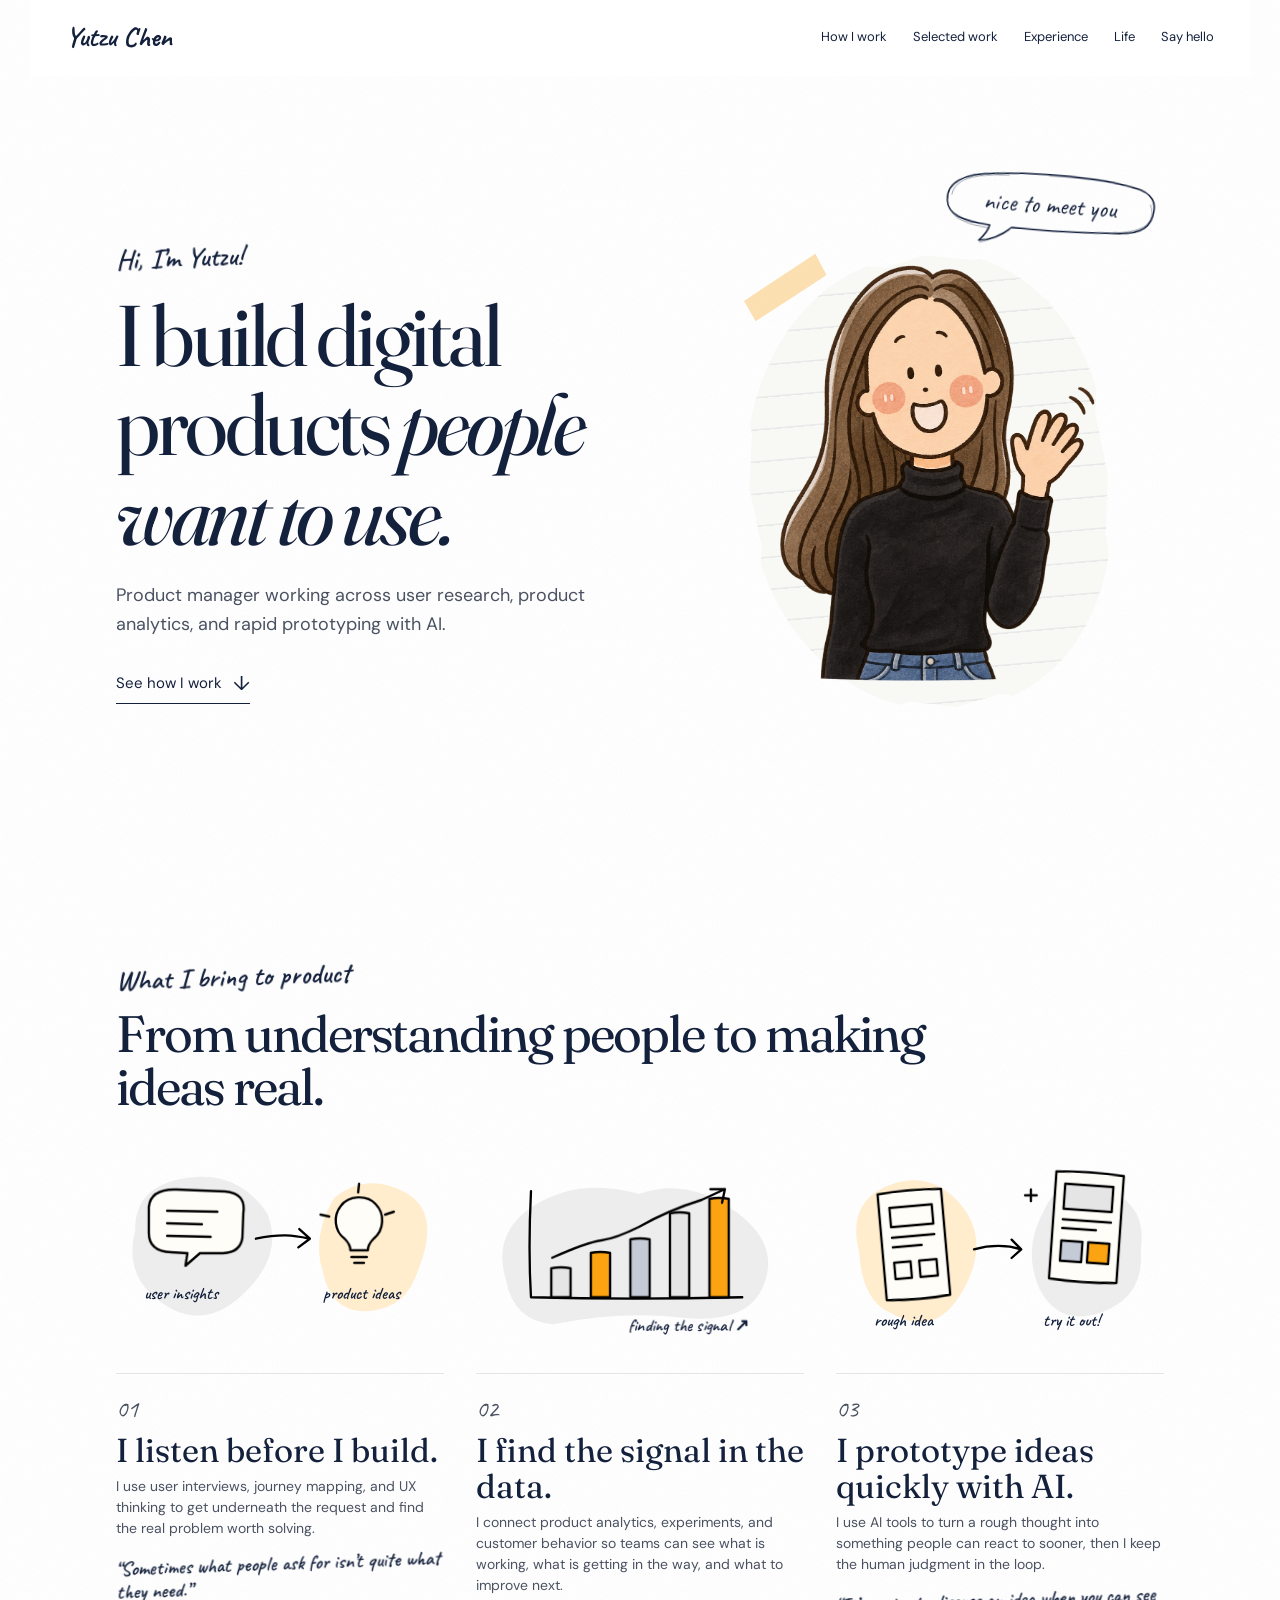
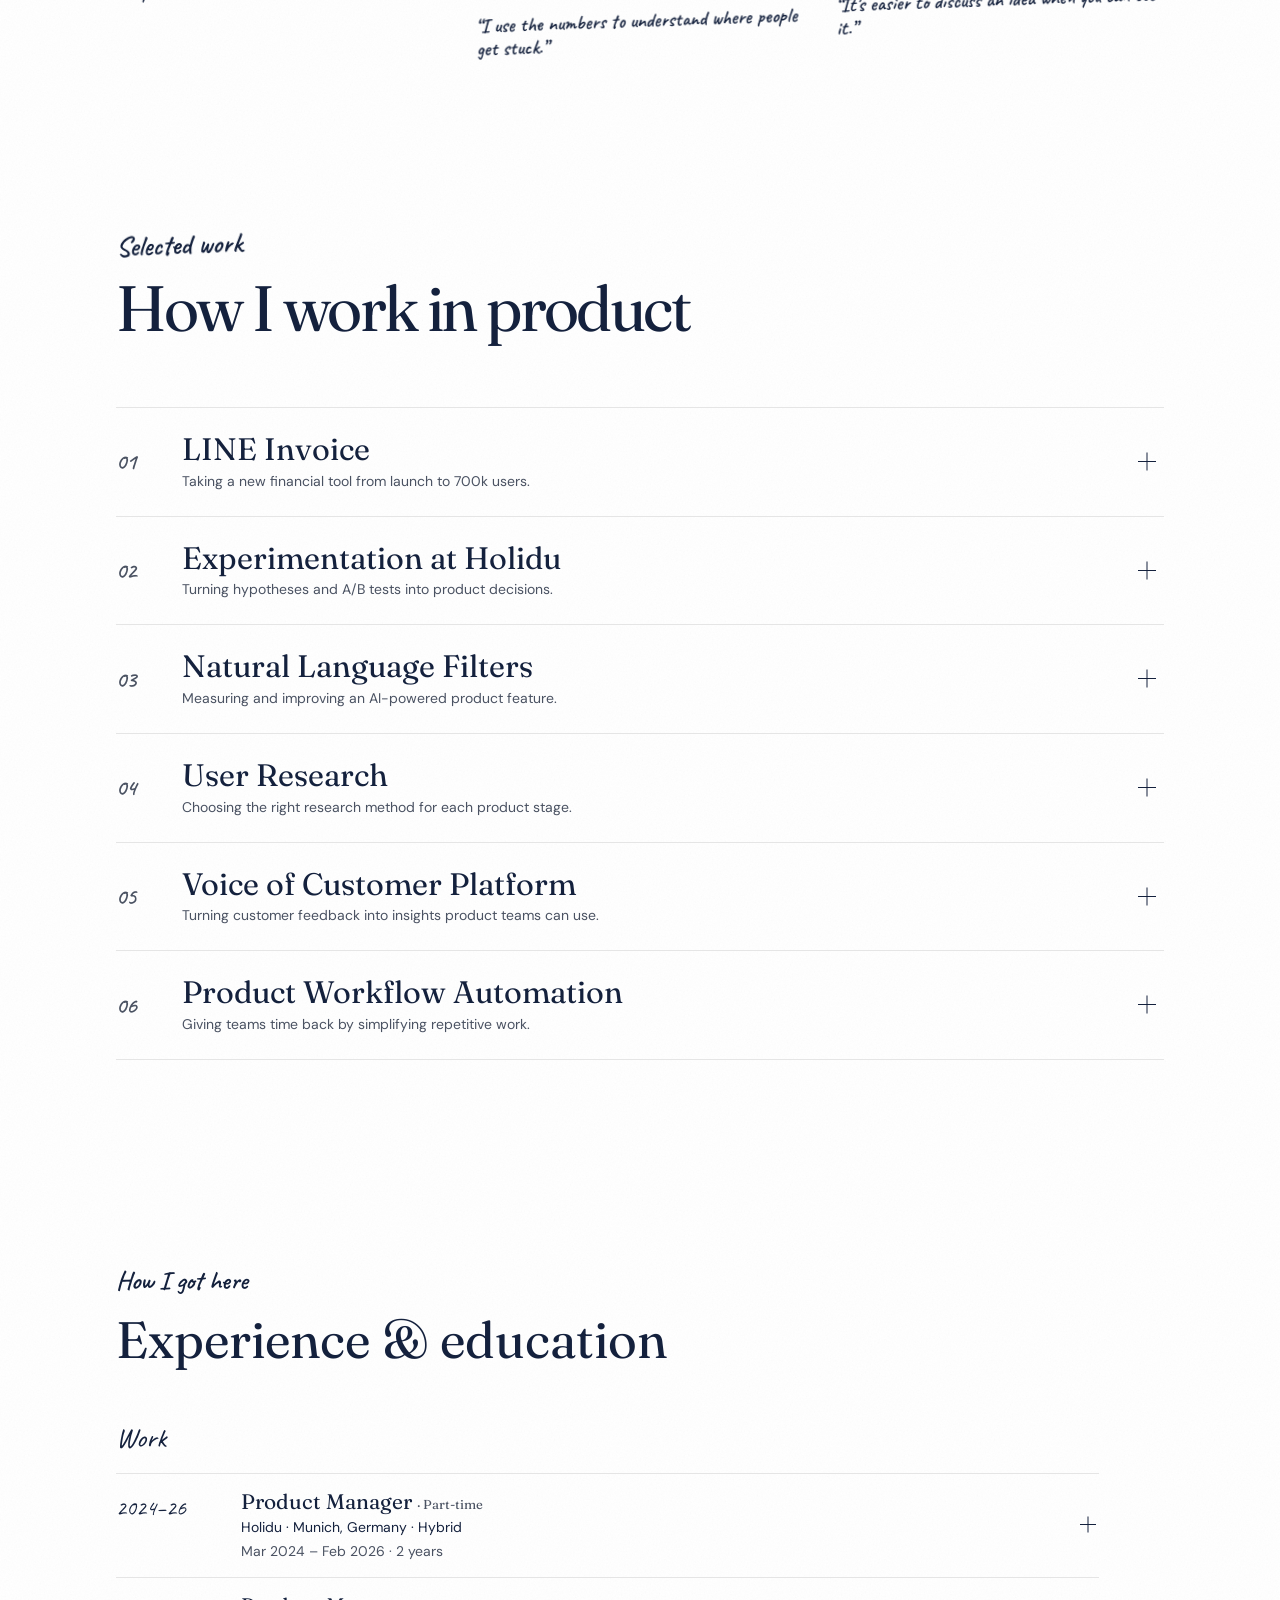
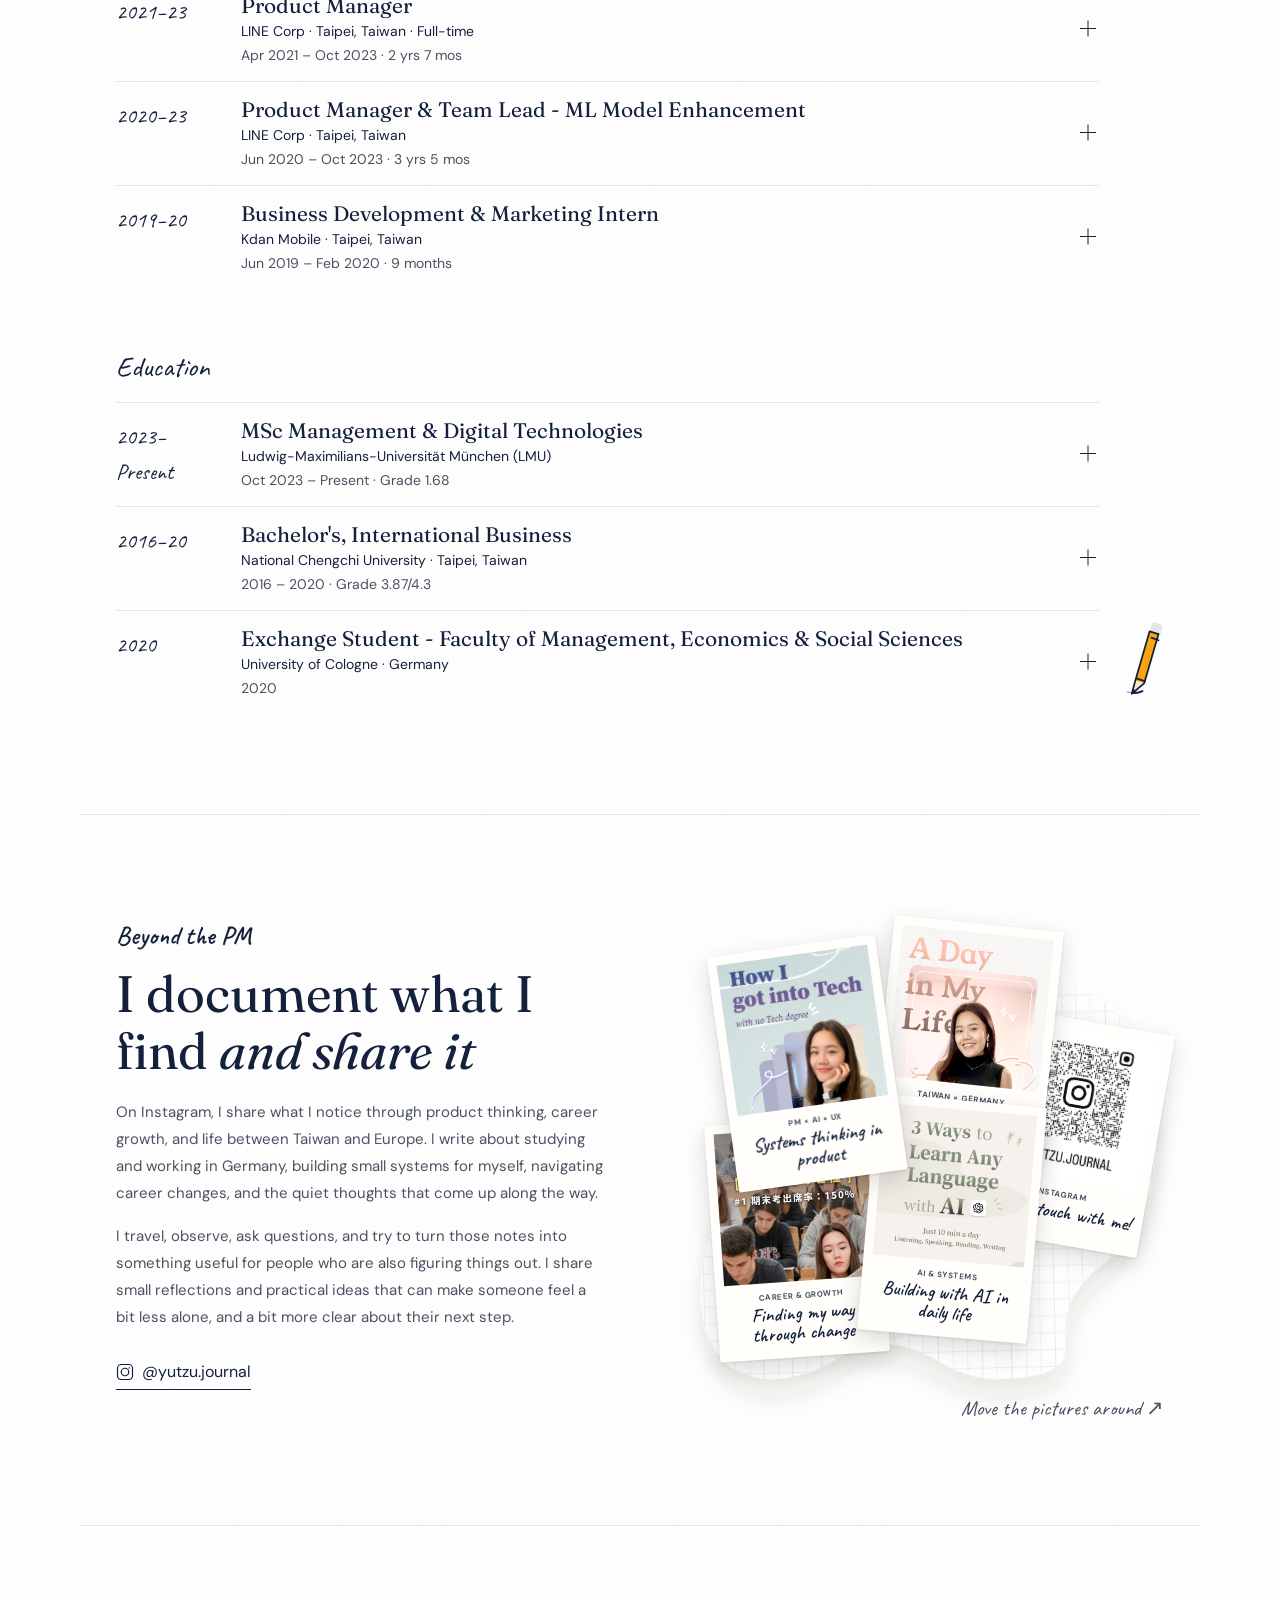
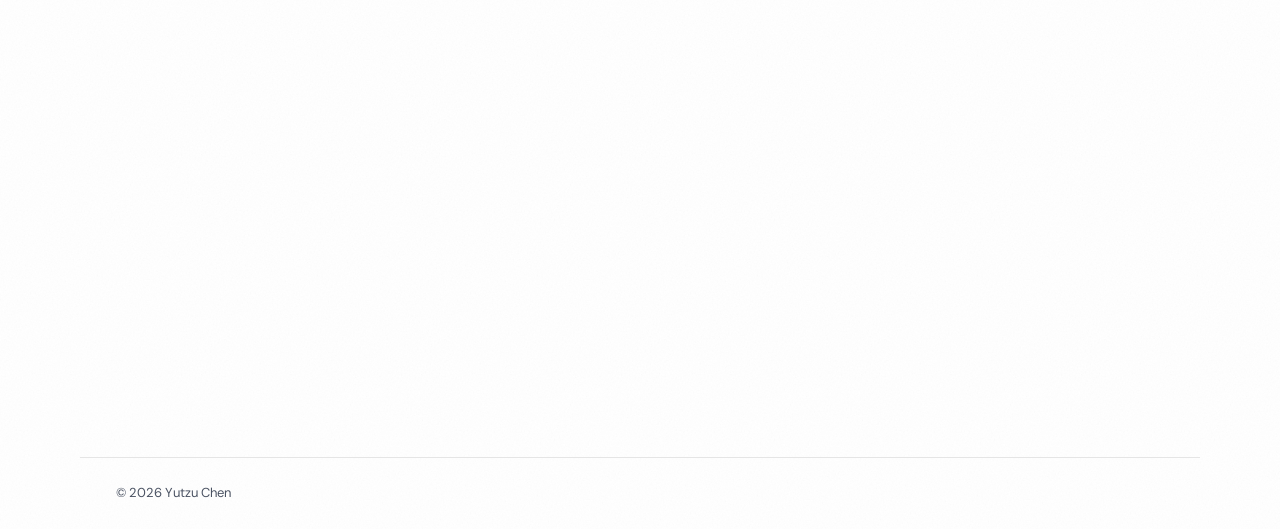
==== index.html @ 7d39a082 "UI update v1" ====
<!DOCTYPE html>
<html lang="en"><head><meta charset="UTF-8"><meta name="viewport" content="width=device-width, initial-scale=1.0"><meta name="theme-color" content="#f7f2e9"><title>Yutzu Chen | Product Manager</title><meta name="description" content="Yutzu Chen turns user insight, product data, and AI tools into better products."><link rel="preconnect" href="https://fonts.googleapis.com"><link rel="preconnect" href="https://fonts.gstatic.com" crossorigin><link href="https://fonts.googleapis.com/css2?family=Caveat:wght@500;600;700&family=DM+Sans:opsz,wght@9..40,400;9..40,500;9..40,700&family=Fraunces:opsz,wght@9..144,400;9..144,500&display=swap" rel="stylesheet"><link rel="stylesheet" href="styles/main.css"></head>
<body><nav id="nav"><a class="logo" href="#top">Yutzu Chen</a><div class="nav-links"><a href="#stories">How I work</a><a href="#work">Selected work</a><a href="#experience">Experience</a><a href="#creator">Life</a><a href="#contact">Say hello</a></div></nav><main id="top">
<section class="hero"><div class="hero-copy"><p class="scribble">Hi, I’m Yutzu!</p><h1>I build digital products <em>people want to use.</em></h1><p class="intro">Product manager working across user research, product analytics, and rapid prototyping with AI.</p><a class="text-link" href="#stories">See how I work <span>↓</span></a></div><div class="hero-art"><span class="hello-note"><svg class="hello-bubble" viewBox="0 0 230 80" aria-hidden="true"><path class="bubble-line" d="M13 38C11 21 27 10 60 8C103 4 164 5 199 13C219 17 222 28 219 40C216 54 204 60 178 60C147 62 105 62 79 61C69 70 58 75 47 76C53 70 56 65 57 60C29 58 14 52 13 38Z"/><path class="bubble-sketch" d="M17 32C20 14 42 10 73 9M113 7C152 7 183 9 200 14M216 29C225 49 205 58 181 59M77 64C67 72 57 75 48 78M56 63C35 61 22 57 16 47"/></svg><span class="hello-words">nice to meet you</span></span><div class="portrait" role="img" aria-label="Hand-drawn illustration of Yutzu in a black sweater waving hello"><img class="portrait-body" src="img/yutzu-hero-black-sweater.png" alt=""><img class="portrait-hand" src="img/yutzu-hero-black-sweater.png" alt="" aria-hidden="true"><span class="portrait-blink blink-left" aria-hidden="true"></span><span class="portrait-blink blink-right" aria-hidden="true"></span></div></div></section>
<section id="stories" class="stories"><header class="section-intro"><p class="scribble">What I bring to product</p><h2>From understanding people to making ideas real.</h2></header><div class="story-grid">
<article class="story reveal"><div class="story-copy"><span class="story-no">01</span><h3>I listen before I build.</h3><p>I use user interviews, journey mapping, and UX thinking to get underneath the request and find the real problem worth solving.</p><p class="hand-note">“Sometimes what people ask for isn’t quite what they need.”</p></div><div class="scene drawn-scene" aria-hidden="true"><svg viewBox="0 0 340 210" fill="none" xmlns="http://www.w3.org/2000/svg"><path class="wash" d="M20 82Q19 36 73 28T157 65Q175 109 130 150T38 150Q9 124 20 82Z" fill="#d6e1cc"/><path class="wash" d="M226 49Q258 22 298 42T313 124Q301 163 262 166T214 124Q203 88 226 49Z" fill="#f2dfae"/><g class="insight-bubble ink"><path fill="#fffdf8" d="M34 58Q36 39 63 40L113 42Q135 44 132 64L131 90Q129 105 111 106L87 106 72 119 74 106 57 105Q34 104 34 85Z"/><path d="M53 62l52 1M53 75l36 1M53 88l45 1"/></g><path class="flow-line ink" d="M145 91C170 86 183 87 200 91m-10-10 11 10-12 9"/><g class="idea-spark ink"><path fill="#fffdf8" d="M237 91c-11-8-12-24-4-34 8-11 27-12 36-2 10 10 9 27-2 36-4 4-6 7-6 12h-18c0-5-2-8-6-12Z"/><path d="M244 110h16M247 116h10M221 68l-9-2M279 66l9-3M251 43l1-9"/></g><text x="29" y="154" class="svg-note">user insights</text><text x="215" y="154" class="svg-note">product ideas</text></svg></div></article>
<article class="story reverse reveal"><div class="story-copy"><span class="story-no">02</span><h3>I find the signal in the data.</h3><p>I connect product analytics, experiments, and customer behavior so teams can see what is working, what is getting in the way, and what to improve next.</p><p class="hand-note">“I use the numbers to understand where people get stuck.”</p></div><div class="scene drawn-scene" aria-hidden="true"><svg viewBox="0 0 340 210" fill="none" xmlns="http://www.w3.org/2000/svg"><path class="wash" d="M31 131Q16 81 62 53T169 42Q220 24 270 61T294 145Q275 177 212 170T80 177Q39 174 31 131Z" fill="#e3e5d3"/><path class="ink" d="M57 39q-3 61 0 110 104 3 219 0"/><g class="chart-bars ink"><path class="bar bar-one" d="M78 149V119q10-2 20 0v30Z" fill="#cad9e0"/><path class="bar bar-two" d="M119 149V103q10-2 20 0v46Z" fill="#e3c9b7"/><path class="bar bar-three" d="M160 149V89q10-2 20 0v60Z" fill="#e9d59d"/><path class="bar bar-four" d="M201 149V62q10-2 20 0v87Z" fill="#b9c9a7"/><path class="bar bar-five" d="M242 149V47q10-2 20 0v102Z" fill="#dcaea4"/></g><path class="trend-line ink" d="M79 108q36-16 51-18t39-14q30-17 65-28l24-11m-15 0 15 0-3 14"/><text x="158" y="184" class="svg-note">finding the signal ↗</text></svg></div></article>
<article class="story reveal"><div class="story-copy"><span class="story-no">03</span><h3>I prototype ideas quickly with AI.</h3><p>I use AI tools to turn a rough thought into something people can react to sooner, then I keep the human judgment in the loop.</p><p class="hand-note">“It’s easier to discuss an idea when you can see it.”</p></div><div class="scene drawn-scene" aria-hidden="true"><svg viewBox="0 0 340 210" fill="none" xmlns="http://www.w3.org/2000/svg"><path class="wash" d="M24 105Q11 53 54 36T128 54Q161 92 132 144T57 168Q27 156 24 105Z" fill="#edd9cb"/><path class="wash" d="M215 63Q231 24 277 39T316 102Q320 151 276 167T211 143Q193 103 215 63Z" fill="#d4e1c8"/><g class="rough-sketch ink" transform="rotate(-5 82 100)"><path fill="#fffdf8" d="M48 42q31-3 66 0v110q-30 3-66 0Z"/><path d="M59 57h44v20H59zM59 88h44M59 98h30M59 114h17v17H59zM85 114h18v17H85z"/></g><path class="flow-line ink" d="M143 102q26-7 49 0m-10-10 10 10-10 9"/><g class="finished-prototype ink" transform="rotate(4 253 100)"><path fill="#fffdf8" d="M217 41q34-3 70 0v111q-36 3-70 0Z"/><path fill="#c8d8c1" d="M227 53h50v26h-50z"/><path d="M227 90h50M227 99h35"/><path fill="#ead5a2" d="M227 112h22v21h-22z"/><path fill="#e7c3b9" d="M255 112h22v21h-22z"/></g><text x="39" y="182" class="svg-note">rough idea</text><text x="215" y="182" class="svg-note">try it out!</text><path class="prototype-star ink" d="M202 40v12m-6-6h12"/></svg></div></article></div></section>
<section id="work" class="work"><header class="section-intro"><p class="scribble">Selected work</p><h2>How I work in product</h2></header>
<div class="cases-grid">

      <!-- Case 1: LINE Invoice -->
      <details class="case-card has-preview reveal" data-cats="pm ux" style="order: 1;">
        <summary class="case-summary"><span class="case-summary-number">01</span><span class="case-summary-copy"><span class="case-summary-title">LINE Invoice</span><span class="case-summary-description">Taking a new financial tool from launch to 700k users.</span></span><span class="case-summary-toggle" aria-hidden="true"></span></summary>
        <div class="case-expanded">
        <div class="case-card-main">
          <div class="case-cats">
            <span class="c-cat pm">Product Management</span>
            <span class="c-cat ux">User Experience</span>
          </div>
          <h3><a href="case-studies/line-invoice/" class="case-title-link">Designing a Financial Tool Inside a Messaging App</a></h3>
          <div class="case-row vertical">
            <div class="cf">
              <label>Problem</label>
              <p>Taiwan's digital invoice adoption was stuck around 30% despite years of government promotion. Most people didn't know how to start.</p>
            </div>
            <div class="cf">
              <label>My role</label>
              <p>Owned product discovery, positioning, roadmap, launch planning, and post-release growth for a new financial tool inside LINE.</p>
            </div>
          </div>
          <div class="case-impact">
            <label>Impact</label>
            <ul>
              <li>0 → 700k+ users in one year</li>
              <li>2022 Top 5 users' favorite app in LINE app</li>
              <li>Won 2022 LINE Taiwan Project Award</li>
            </ul>
          </div>
          <div class="case-tools">
            <span class="c-tool">Stakeholder management</span>
            <span class="c-tool">Market research</span>
            <span class="c-tool">Competitive analysis</span>
            <span class="c-tool">Product positioning</span>
            <span class="c-tool">Roadmap planning</span>
            <span class="c-tool">Go-to-market</span>
            <span class="c-tool">Google Analytics</span>
            <span class="c-tool">Grafana</span>
            <span class="c-tool">R</span>
          </div>
        </div>
        <div class="case-preview" id="invoicePreview">
          <div class="case-preview-head">
            <div class="case-preview-copy">
              <div class="case-preview-kicker">Product glimpse</div>
              <div class="case-preview-title">A few key LINE Invoice screens from the shipped experience</div>
            </div>
            <div class="case-preview-nav">
              <button class="case-preview-btn" type="button" id="invoicePrev" aria-label="Previous screen">
                <svg viewBox="0 0 16 16" fill="none" stroke="currentColor" stroke-width="1.8"><path d="M10 3L5 8l5 5"/></svg>
              </button>
              <button class="case-preview-btn" type="button" id="invoiceNext" aria-label="Next screen">
                <svg viewBox="0 0 16 16" fill="none" stroke="currentColor" stroke-width="1.8"><path d="M6 3l5 5-5 5"/></svg>
              </button>
            </div>
          </div>
          <div class="case-phone-stage">
            <div class="case-phone">
              <div class="case-phone-screen">
                <img
                  id="invoicePreviewImage"
                  src="img/invoice_home.png"
                  alt="LINE Invoice home screen with spending overview and barcode"
                />
              </div>
            </div>
            <div class="case-preview-caption" id="invoicePreviewCaption">
              <strong>Home dashboard</strong>
              Spending overview, barcode access, and quick financial snapshot.
            </div>
          </div>
        </div>
        <div class="case-card-footer">
          <a href="case-studies/line-invoice/" class="case-link">
            Read full case study
            <svg viewBox="0 0 16 16" fill="none" stroke="currentColor" stroke-width="1.8"><path d="M2 8h12M9 3l5 5-5 5"/></svg>
          </a>
        </div>
        </div>
      </details>

      <!-- Case 5: VoC Platform -->
      <details class="case-card has-preview reveal" data-cats="ai data" style="order: 5;">
        <summary class="case-summary"><span class="case-summary-number">05</span><span class="case-summary-copy"><span class="case-summary-title">Voice of Customer Platform</span><span class="case-summary-description">Turning customer feedback into insights product teams can use.</span></span><span class="case-summary-toggle" aria-hidden="true"></span></summary>
        <div class="case-expanded">
        <div class="case-card-main">
          <div class="case-cats">
            <span class="c-cat ai">AI &amp; Automation</span>
            <span class="c-cat data">Data-driven</span>
          </div>
          <h3><a href="case-studies/voc-platform/" class="case-title-link">Building a Voice of Customer System for Product Decision-Making</a></h3>
          <div class="case-row vertical">
            <div class="cf">
              <label>Problem</label>
              <p>Hundreds of customer reviews arrived weekly across multiple platforms - multilingual, fragmented, and largely unread.</p>
            </div>
            <div class="cf">
              <label>My role</label>
              <p>Scoped and built an internal product intelligence system for PMs, from workflow discovery to data structure, AI summarization, dashboard design, and rollout.</p>
            </div>
          </div>
          <div class="case-impact">
            <label>Impact</label>
            <ul class="impact-points">
              <li>Turned scattered feedback into a structured input for product discussions and prioritization</li>
              <li>Helped PMs identify recurring issues, emerging bugs, and release-related feedback faster</li>
              <li>Made customer sentiment easier to compare across user journey</li>
            </ul>
          </div>
          <div class="case-tools">
            <span class="c-tool">LLM / prompt design</span>
            <span class="c-tool">Dashboard building</span>
            <span class="c-tool">Sentiment analysis</span>
            <span class="c-tool">Theme detection</span>
            <span class="c-tool">Python</span>
            <span class="c-tool">OpenAI API</span>
          </div>
        </div>
        <div class="case-preview case-laptop-preview" id="vocPreview">
          <div class="case-preview-head">
            <div class="case-preview-copy">
              <div class="case-preview-kicker">Product glimpse</div>
              <div class="case-preview-title">VoC intelligence dashboard</div>
            </div>
            <div class="case-preview-nav">
              <button class="case-preview-btn" type="button" id="vocPrev" aria-label="Previous screen">
                <svg viewBox="0 0 16 16" fill="none" stroke="currentColor" stroke-width="1.8"><path d="M10 3L5 8l5 5"/></svg>
              </button>
              <button class="case-preview-btn" type="button" id="vocNext" aria-label="Next screen">
                <svg viewBox="0 0 16 16" fill="none" stroke="currentColor" stroke-width="1.8"><path d="M6 3l5 5-5 5"/></svg>
              </button>
            </div>
          </div>
          <div class="case-laptop-stage">
            <div class="case-laptop">
              <div class="case-laptop-lid">
                <div class="case-laptop-screen">
                  <img id="vocPreviewImage" src="img/voc_dashboard.png" alt="VoC dashboard" />
                </div>
              </div>
              <div class="case-laptop-base"></div>
              <div class="case-laptop-foot"></div>
            </div>
            <div class="case-preview-caption" id="vocPreviewCaption">
              <strong>Dashboard view</strong>
              Searchable review insights by theme and sentiment.
            </div>
          </div>
        </div>
        <div class="case-card-footer">
          <a href="case-studies/voc-platform/" class="case-link">
            Read full case study
            <svg viewBox="0 0 16 16" fill="none" stroke="currentColor" stroke-width="1.8"><path d="M2 8h12M9 3l5 5-5 5"/></svg>
          </a>
        </div>
        </div>
      </details>

      <!-- Case 2: Holidu A/B Testing -->
      <details class="case-card reveal" data-cats="pm data" style="order: 2;">
        <summary class="case-summary"><span class="case-summary-number">02</span><span class="case-summary-copy"><span class="case-summary-title">Experimentation at Holidu</span><span class="case-summary-description">Turning hypotheses and A/B tests into product decisions.</span></span><span class="case-summary-toggle" aria-hidden="true"></span></summary>
        <div class="case-expanded">
        <div class="case-cats">
          <span class="c-cat pm">Product Management</span>
          <span class="c-cat data">Data-driven</span>
        </div>
        <h3><a href="case-studies/experimentation/" class="case-title-link">Experimentation Design: From Hypothesis to Impact</a></h3>
        <div class="case-row vertical">
          <div class="cf">
            <label>Problem</label>
            <p>Not every experiment solved the same problem. Some needed small UI changes for clarity, while others had to validate bigger product directions before more investment.</p>
          </div>
          <div class="cf">
            <label>My role</label>
            <p>Led experiment framing, hypothesis definition,PRD writing, KPI setup, tracking design, result analysis, and iteration recommendations across customer-facing journeys.</p>
          </div>
        </div>
        <div class="case-impact">
          <label>Impact</label>
          <ul>
            <li>&gt;7% conversion uplift across multiple feature iterations</li>
            <li>10+ A/B testing winners delivered across customer-facing surfaces</li>
            <li>Created a clearer way to explain experiment decisions across product, design, engineering, and data teams</li>
            <li>Built dashboards that helped the team decide whether to ship, iterate, or stop</li>
          </ul>
        </div>
        <div class="case-tools">
          <span class="c-tool">A/B testing</span>
          <span class="c-tool">Hypothesis design</span>
          <span class="c-tool">Funnel analysis</span>
          <span class="c-tool">Dashboard building</span>
          <span class="c-tool">Tracking events</span>
          <span class="c-tool">Google Analytics</span>
          <span class="c-tool">Looker</span>
          <span class="c-tool">Python</span>
          <span class="c-tool">SQL</span>
        </div>
        <a href="case-studies/experimentation/" class="case-link">
          Read full case study
          <svg viewBox="0 0 16 16" fill="none" stroke="currentColor" stroke-width="1.8"><path d="M2 8h12M9 3l5 5-5 5"/></svg>
        </a>
        </div>
      </details>

      <!-- Case 4: User Research -->
      <details class="case-card reveal" data-cats="ux pm" style="order: 4;">
        <summary class="case-summary"><span class="case-summary-number">04</span><span class="case-summary-copy"><span class="case-summary-title">User Research</span><span class="case-summary-description">Choosing the right research method for each product stage.</span></span><span class="case-summary-toggle" aria-hidden="true"></span></summary>
        <div class="case-expanded">
        <div class="case-cats">
          <span class="c-cat ux">User Experience</span>
          <span class="c-cat pm">Product Management</span>
        </div>
        <h3><a href="case-studies/user-research/" class="case-title-link">User Research: Choosing the Right Method at the Right Product Stage</a></h3>
        <div class="case-row vertical">
          <div class="cf">
            <label>Problem</label>
            <p>User research was needed at different product stages, but the right method depended on the question: exploration, explanation, validation, comparison, or usability.</p>
          </div>
          <div class="cf">
            <label>My role</label>
            <p>Planned research around the product decision that needed to be made, selected the right method, conducted studies, and translated findings into priorities and next steps.</p>
          </div>
        </div>
        <div class="case-impact">
          <label>Impact</label>
          <ul>
            <li>Helped teams choose the right research method for each product stage</li>
            <li>Explained user behavior that analytics alone could not answer</li>
            <li>Validated product concepts before heavier design and engineering investment</li>
            <li>Turned user insights into clearer product decisions and priorities</li>
          </ul>
        </div>
        <div class="case-tools">
          <span class="c-tool">User interviews</span>
          <span class="c-tool">Exploratory research</span>
          <span class="c-tool">Concept validation</span>
          <span class="c-tool">Questionnaires</span>
          <span class="c-tool">Usability testing</span>
          <span class="c-tool">Wireframes</span>
          <span class="c-tool">Prototypes</span>
          <span class="c-tool">Questionnaire / surveys</span>
        </div>
        <a href="case-studies/user-research/" class="case-link">
          Read full case study
          <svg viewBox="0 0 16 16" fill="none" stroke="currentColor" stroke-width="1.8"><path d="M2 8h12M9 3l5 5-5 5"/></svg>
        </a>
        </div>
      </details>

      <!-- Case 3: Natural Language Filters -->
      <details class="case-card has-preview reveal" data-cats="ai data pm" style="order: 3;">
        <summary class="case-summary"><span class="case-summary-number">03</span><span class="case-summary-copy"><span class="case-summary-title">Natural Language Filters</span><span class="case-summary-description">Measuring and improving an AI-powered product feature.</span></span><span class="case-summary-toggle" aria-hidden="true"></span></summary>
        <div class="case-expanded">
        <div class="case-card-main">
          <div class="case-cats">
            <span class="c-cat pm">Product Management</span>
            <span class="c-cat data">Data-driven</span>
            <span class="c-cat ai">AI &amp; Automation</span>
          </div>
          <h3><a href="case-studies/ai-filters/" class="case-title-link">Shipping a Measurable AI Feature: Natural Language Filters</a></h3>
          <div class="case-row vertical">
            <div class="cf">
              <label>Problem</label>
              <p>Users describe what they want in flexible language, but website filters are fixed and structured. The challenge was to translate messy user intent into accurate filter combinations, while making the AI output measurable, trustworthy, and safe to improve after launch.</p>
            </div>
            <div class="cf">
              <label>My role</label>
              <p>Built the AI quality loop around the feature: expected outputs, prompt evaluation, quality metrics, monitoring dashboard, and post-launch iteration insights.</p>
            </div>
          </div>
          <div class="case-impact">
            <label>Impact</label>
            <ul class="impact-points">
              <li>Reduced prompt testing time by around 80%</li>
              <li>Created an evaluation workflow for an AI-powered product feature</li>
              <li>Defined product metrics and AI quality metrics to measure success</li>
              <li>Turned the launch into a continuous improvement loop</li>
            </ul>
          </div>
          <div class="case-tools">
            <span class="c-tool">AI product</span>
            <span class="c-tool">Prompt testing</span>
            <span class="c-tool">Benchmark design</span>
            <span class="c-tool">LLM evaluation</span>
            <span class="c-tool">Similarity scoring</span>
            <span class="c-tool">Quality metrics</span>
            <span class="c-tool">Dashboard building</span>
            <span class="c-tool">Product analytics</span>
          </div>
        </div>
        <div class="case-preview case-laptop-preview" id="aiFiltersPreview">
          <div class="case-preview-head">
            <div class="case-preview-copy">
              <div class="case-preview-kicker">Product glimpse</div>
              <div class="case-preview-title">AI quality loop for natural language filters</div>
            </div>
            <div class="case-preview-nav">
              <button class="case-preview-btn" type="button" id="aiFiltersPrev" aria-label="Previous screen">
                <svg viewBox="0 0 16 16" fill="none" stroke="currentColor" stroke-width="1.8"><path d="M10 3L5 8l5 5"/></svg>
              </button>
              <button class="case-preview-btn" type="button" id="aiFiltersNext" aria-label="Next screen">
                <svg viewBox="0 0 16 16" fill="none" stroke="currentColor" stroke-width="1.8"><path d="M6 3l5 5-5 5"/></svg>
              </button>
            </div>
          </div>
          <div class="case-laptop-stage">
            <div class="case-laptop">
              <div class="case-laptop-lid">
                <div class="case-laptop-screen">
                  <img id="aiFiltersPreviewImage" src="img/ai_prompt.png" alt="Prompt evaluation workflow" />
                </div>
              </div>
              <div class="case-laptop-base"></div>
              <div class="case-laptop-foot"></div>
            </div>
            <div class="case-preview-caption" id="aiFiltersPreviewCaption">
              <strong>Prompt comparison</strong>
              Side-by-side evaluation of prompt versions.
            </div>
          </div>
        </div>
        <div class="case-card-footer">
          <a href="case-studies/ai-filters/" class="case-link">
            Read full case study
            <svg viewBox="0 0 16 16" fill="none" stroke="currentColor" stroke-width="1.8"><path d="M2 8h12M9 3l5 5-5 5"/></svg>
          </a>
        </div>
        </div>
      </details>

      <!-- Case 6: Operations Automation -->
      <details class="case-card has-preview reveal" data-cats="ai" style="order: 6;">
        <summary class="case-summary"><span class="case-summary-number">06</span><span class="case-summary-copy"><span class="case-summary-title">Product Workflow Automation</span><span class="case-summary-description">Giving teams time back by simplifying repetitive work.</span></span><span class="case-summary-toggle" aria-hidden="true"></span></summary>
        <div class="case-expanded">
        <div class="case-card-main">
          <div class="case-cats">
            <span class="c-cat ai">AI &amp; Automation</span>
          </div>
          <h3><a href="case-studies/automation/" class="case-title-link">Scaling Product Workflows with Automation</a></h3>
          <div class="case-row vertical">
            <div class="cf">
              <label>Problem</label>
              <p>Manual translation, A/B test documentation, and Jira backlog noise consumed PM and engineering time that should have gone to actual product work.</p>
            </div>
            <div class="cf">
              <label>My role</label>
              <p>Identified recurring product operations bottlenecks, scoped internal workflow improvements, and built lightweight automations that reduced coordination work across teams.</p>
            </div>
          </div>
          <div class="case-impact">
            <label>Impact</label>
            <ul class="impact-points">
              <li>80% reduction in translation processing time</li>
              <li>70% of the ticket volume resolved through self-service</li>
              <li>Reduced repeated coordination work for PMs, engineers, designers, and cross-functional teams</li>
              <li>Helped teams maintain cleaner product records and easier-to-prioritize Jira boards</li>
            </ul>
          </div>
          <div class="case-tools">
            <span class="c-tool">Jira Automation</span>
            <span class="c-tool">Confluence</span>
            <span class="c-tool">Slack API / Webhooks</span>
            <span class="c-tool">OpenAI API</span>
            <span class="c-tool">Workflow design</span>
          </div>
        </div>
        <div class="case-preview case-laptop-preview" id="automationPreview">
          <div class="case-preview-head">
            <div class="case-preview-copy">
              <div class="case-preview-kicker">Product glimpse</div>
              <div class="case-preview-title">Automation workflow diagram</div>
            </div>
          </div>
          <div class="case-laptop-stage">
            <div class="case-laptop">
              <div class="case-laptop-lid">
                <div class="case-laptop-screen">
                  <img src="img/automation_diagram.jpg" alt="Automation workflow diagram for product operations" />
                </div>
              </div>
              <div class="case-laptop-base"></div>
              <div class="case-laptop-foot"></div>
            </div>
            <div class="case-preview-caption">
              <strong>Workflow overview</strong>
              How automations connect tools and reduce manual effort.
            </div>
          </div>
        </div>
        <div class="case-card-footer">
          <a href="case-studies/automation/" class="case-link">
            Read full case study
            <svg viewBox="0 0 16 16" fill="none" stroke="currentColor" stroke-width="1.8"><path d="M2 8h12M9 3l5 5-5 5"/></svg>
          </a>
        </div>
        </div>
      </details>

    </div>
</section>
<section id="experience">
  <div class="container">
    <div class="reveal" style="margin-bottom:48px;">
      <p class="label">How I got here</p>
      <h2 class="sec-title">Experience &amp; education</h2>
    </div>

    <div class="tl-wrap reveal">
      <div class="tl-line"></div>
      <div class="timeline-pencil" aria-hidden="true"><svg viewBox="0 0 48 92" xmlns="http://www.w3.org/2000/svg"><path class="pencil-shadow" d="M7 81q7 2 15-1"/><g class="pencil-drawing"><path d="M16 68L32 13l10 3-16 55-14 12Z" fill="#fca311"/><path d="M32 13l2-7q1-4 5-3l5 2q3 1 2 5l-2 7Z" fill="#e5e5e5"/><path d="M16 68l10 3-14 12Z" fill="#f7e7c8"/><path d="M12 83l5-4-3-1Z" fill="#14213d"/><path d="M16 68L32 13l10 3-16 55-14 12ZM34 20l8 3M27 69l-9-3M13 82q5 1 11-2" fill="none" stroke="#14213d" stroke-width="2" stroke-linecap="round" stroke-linejoin="round"/></g></svg></div>

      <!-- Work -->
      <div class="exp-section-label" data-section="work">Work</div>

      <div class="tl-item" data-tl="holidu">
        <div class="tl-year">2024–26</div>
        <div class="tl-dot-wrap"><div class="tl-dot"></div></div>
        <details class="tl-body">
          <summary class="tl-heading"><div class="tl-heading-copy"><h4>Product Manager <span style="font-weight:400;color:var(--muted);font-size:13px">· Part-time</span></h4>
          <div class="tl-co">Holidu · Munich, Germany · Hybrid</div>
          <div class="tl-date">Mar 2024 – Feb 2026 · 2 years</div></div><span class="tl-toggle" aria-hidden="true"></span></summary>
          <p class="tl-summary">Drove experimentation and AI workflow projects across product teams at Holidu. Turned business goals and user needs into clearer product decisions, and turned messy operations into automations.</p>
          <ul>
            <li>Delivered multiple features driving &gt;7% conversion uplift - translated user insights into requirements, validated via A/B testing.</li>
            <li>Built an LLM-based customer feedback platform analyzing 20k+ multi-channel reviews and automating weekly reporting.</li>
            <li>Developed LLM evaluation framework to systematically score model outputs, improving QA efficiency significantly.</li>
            <li>Built automated translation workflow integrating OpenAI APIs - reduced manual effort by ~80%.</li>
            <li>Implemented a UX research tester acquisition pipeline; gained 300+ real users for usability testing.</li>
          </ul>
          <div class="tl-tag-row">
            <span class="tl-tag">A/B Testing</span><span class="tl-tag">Looker</span><span class="tl-tag">LLM Evaluation</span><span class="tl-tag">Python</span><span class="tl-tag">Workflow Automation</span>
          </div>
        </details>
      </div>

      <div class="tl-item" data-tl="line-pm">
        <div class="tl-year">2021–23</div>
        <div class="tl-dot-wrap"><div class="tl-dot"></div></div>
        <details class="tl-body">
          <summary class="tl-heading"><div class="tl-heading-copy"><h4>Product Manager</h4>
          <div class="tl-co">LINE Corp · Taipei, Taiwan · Full-time</div>
          <div class="tl-date">Apr 2021 – Oct 2023 · 2 yrs 7 mos</div></div><span class="tl-toggle" aria-hidden="true"></span></summary>
          <p class="tl-summary">Led LINE Invoice from discovery to launch inside one of Taiwan’s most-used platforms. Combined market research, user interviews, and product strategy to turn a government-backed service into something people actually used.</p>
          <ul>
            <li>Led LINE Invoice launch - defined positioning and GTM strategy, scaled to 700k+ users in 1 year.</li>
            <li>Defined product roadmap with stakeholders; collaborated with 10+ cross-functional and international teams.</li>
            <li>Conducted 50+ user interviews; reduced onboarding drop-off from 64% to 20% via data-driven changes.</li>
            <li>Maintained Grafana dashboards, wrote SQL queries to analyze usage and support decisions.</li>
          </ul>
          <div class="tl-tag-row">
            <span class="tl-tag">Product Strategy</span><span class="tl-tag">User Research</span><span class="tl-tag">Grafana</span><span class="tl-tag">SQL</span><span class="tl-tag">R</span><span class="tl-tag">Figma</span>
          </div>
        </details>
      </div>

      <div class="tl-item" data-tl="line-ml">
        <div class="tl-year">2020–23</div>
        <div class="tl-dot-wrap"><div class="tl-dot"></div></div>
        <details class="tl-body">
          <summary class="tl-heading"><div class="tl-heading-copy"><h4>Product Manager & Team Lead - ML Model Enhancement</h4>
          <div class="tl-co">LINE Corp · Taipei, Taiwan</div>
          <div class="tl-date">Jun 2020 – Oct 2023 · 3 yrs 5 mos</div></div><span class="tl-toggle" aria-hidden="true"></span></summary>
          <p class="tl-summary">Managed AI model improvement projects across multiple LINE products. Translated model performance issues into structured testing plans, accuracy gains, and better operational visibility.</p>
          <ul>
            <li>Led central AI enhancement team supporting search, recommendation, and ML models across News, eCommerce, and Customer Service.</li>
            <li>Led AI projects improving image recognition models to &gt;90% accuracy.</li>
            <li>Increased news tagging model precision by 204% through structured testing and error analysis.</li>
            <li>Improved AI chat answer accuracy by 31% via categorization system improvements.</li>
            <li>Improved VOC AI filter accuracy by 22.5% - helped Customer Service team identify urgent daily cases.</li>
            <li>Established search quality testing SOP and reporting structure.</li>
          </ul>
          <div class="tl-tag-row">
            <span class="tl-tag">ML Evaluation</span><span class="tl-tag">Search Quality</span><span class="tl-tag">A/B Testing</span><span class="tl-tag">Data Analysis</span>
          </div>
        </details>
      </div>

      <div class="tl-item" data-tl="kdan">
        <div class="tl-year">2019–20</div>
        <div class="tl-dot-wrap"><div class="tl-dot"></div></div>
        <details class="tl-body">
          <summary class="tl-heading"><div class="tl-heading-copy"><h4>Business Development &amp; Marketing Intern</h4>
          <div class="tl-co">Kdan Mobile · Taipei, Taiwan</div>
          <div class="tl-date">Jun 2019 – Feb 2020 · 9 months</div></div><span class="tl-toggle" aria-hidden="true"></span></summary>
          <p class="tl-summary">Worked on partnership and growth initiatives for Kdan Mobile. Enhanced advertising performance by doing keyword research and campaign planning.</p>
          <ul>
            <li>Cold outreach for partnerships with foreign e-commerce companies; designed auto-reply email flows with UX thinking.</li>
            <li>Built keyword lists with Ahrefs; developed advertising strategies for Chinese, English, and Japanese markets.</li>
          </ul>
        </details>
      </div>

      <!-- Education -->
      <div class="exp-section-label" style="margin-top:56px;" data-section="edu">Education</div>

      <div class="tl-item edu" data-tl="lmu">
        <div class="tl-year">2023–Present</div>
        <div class="tl-dot-wrap"><div class="tl-dot"></div></div>
        <details class="tl-body">
          <summary class="tl-heading"><div class="tl-heading-copy"><h4>MSc Management &amp; Digital Technologies</h4>
          <div class="tl-co">Ludwig-Maximilians-Universität München (LMU)</div>
          <div class="tl-date">Oct 2023 – Present · Grade 1.68</div></div><span class="tl-toggle" aria-hidden="true"></span></summary>
          <p class="tl-summary">This degree deepened my thinking of management, digital innovations, and AI. My thesis focuses on systematically mapping AI agents with LLM-assisted extraction.</p>
          <ul>
            <li>Thesis: <em>Mapping AI agents - a systematic review using LLM-based extraction.</em></li>
          </ul>
          <div class="tl-tag-row">
            <span class="tl-tag">Software Engineering</span><span class="tl-tag">Management</span><span class="tl-tag">AI Research</span>
          </div>
        </details>
      </div>

      <div class="tl-item edu" data-tl="nccu">
        <div class="tl-year">2016–20</div>
        <div class="tl-dot-wrap"><div class="tl-dot"></div></div>
        <details class="tl-body">
          <summary class="tl-heading"><div class="tl-heading-copy"><h4>Bachelor's, International Business</h4>
          <div class="tl-co">National Chengchi University · Taipei, Taiwan</div>
          <div class="tl-date">2016 – 2020 · Grade 3.87/4.3</div></div><span class="tl-toggle" aria-hidden="true"></span></summary>
          <p class="tl-summary">Built my foundation in business strategy and market thinking here. The program became the base layer for my later move into product management.</p>
        </details>
      </div>

      <div class="tl-item edu" data-tl="cologne">
        <div class="tl-year">2020</div>
        <div class="tl-dot-wrap"><div class="tl-dot"></div></div>
        <details class="tl-body">
          <summary class="tl-heading"><div class="tl-heading-copy"><h4>Exchange Student - Faculty of Management, Economics &amp; Social Sciences</h4>
          <div class="tl-co">University of Cologne · Germany</div>
          <div class="tl-date">2020</div></div><span class="tl-toggle" aria-hidden="true"></span></summary>
          <p class="tl-summary">This exchange experience was my first deeper exposure to living and studying in Germany. It shaped how I think about working across cultures and systems, and influenced the international direction of my later career choices.</p>
        </details>
      </div>

    </div>
  </div>
</section>

<!-- ── CREATOR ────────────────────────────────────────────────── -->
<section id="creator">
  <div class="container">
    <div style="display:grid;grid-template-columns:1fr 1fr;gap:64px;align-items:center;" class="creator-outer">

      <div class="reveal">
        <p class="label">Beyond the PM</p>
        <h2 class="sec-title">I document what I find <em style="font-style:italic;color:var(--sand)">and share it</em></h2>
        <p style="font-size:15px;color:var(--muted);line-height:1.8;margin-bottom:16px;">
          On Instagram, I share what I notice through product thinking, career growth, and life between Taiwan and Europe. I write about studying and working in Germany, building small systems for myself, navigating career changes, and the quiet thoughts that come up along the way.
        </p>
        <p style="font-size:15px;color:var(--muted);line-height:1.8;margin-bottom:28px;">
          I travel, observe, ask questions, and try to turn those notes into something useful for people who are also figuring things out. I share small reflections and practical ideas that can make someone feel a bit less alone, and a bit more clear about their next step.
        </p>
        <a href="https://www.instagram.com/yutzu.journal" target="_blank" rel="noopener" class="ig-handle">
          <svg viewBox="0 0 24 24" fill="none" stroke="currentColor" stroke-width="1.6"><rect x="2" y="2" width="20" height="20" rx="5"/><circle cx="12" cy="12" r="5"/><circle cx="17.5" cy="6.5" r="1" fill="currentColor" stroke="none"/></svg>
          @yutzu.journal
        </a>
      </div>

      <!-- Draggable album board -->
      <div class="reveal reveal-d1">
        <div class="album-board" id="albumBoard">
          <svg class="album-paper" viewBox="0 0 560 450" preserveAspectRatio="none" aria-hidden="true">
            <defs>
              <filter id="paperShadow" x="-12%" y="-12%" width="124%" height="128%">
                <feDropShadow dx="0" dy="16" stdDeviation="12" flood-color="#312922" flood-opacity=".10"/>
              </filter>
              <pattern id="paperPhoto" width="560" height="450" patternUnits="userSpaceOnUse">
                <image href="img/notebook_paper.png" x="0" y="0" width="560" height="450" preserveAspectRatio="xMidYMid slice"/>
              </pattern>
              <linearGradient id="paperGlow" x1="0%" y1="0%" x2="100%" y2="100%">
                <stop offset="0%" stop-color="#ffffff" stop-opacity=".92"/>
                <stop offset="100%" stop-color="#f6f1e7" stop-opacity=".88"/>
              </linearGradient>
            </defs>
            <path
              d="M86 86C108 62 158 61 207 81C245 96 283 104 331 80C390 51 475 56 517 99C550 133 560 184 548 243C539 290 522 315 489 335C459 353 440 376 442 409C444 430 431 440 402 443C356 448 329 444 291 423C259 406 221 401 185 420C139 444 83 448 52 420C26 395 23 353 36 314C47 279 69 256 73 223C80 173 58 116 86 86Z"
              fill="url(#paperPhoto)"
              filter="url(#paperShadow)"
            />
            <path
              d="M90 90C111 67 159 66 206 86C245 101 283 109 331 85C389 57 472 62 512 103C545 136 554 184 543 241C534 287 518 312 486 332C455 350 436 374 438 406C440 427 428 436 400 439C356 444 330 439 292 419C259 402 221 397 184 416C140 439 87 443 57 416C31 392 28 352 40 315C51 282 73 258 77 224C83 176 63 120 90 90Z"
              fill="url(#paperGlow)"
              opacity=".12"
            />
          </svg>

          <div class="album-card" style="left:50px;top:30px;transform:rotate(-8deg);z-index:5;">
            <img src="img/ig_tech.png" alt="Instagram post about product and technology" />
            <div class="album-card-body">
              <div class="album-card-tag">PM × AI × UX</div>
              <div class="album-card-title">Systems thinking in product</div>
            </div>
          </div>

          <div class="album-card" style="left:210px;top:8px;transform:rotate(6deg);z-index:3;">
            <img src="img/ig_day.png" alt="Instagram post about daily life between Taiwan and Germany" />
            <div class="album-card-body">
              <div class="album-card-tag">Taiwan × Germany</div>
              <div class="album-card-title">Living between two worlds</div>
            </div>
          </div>

          <div class="album-card" style="left:40px;top:205px;transform:rotate(-4deg);z-index:2;">
            <img src="img/ig_course.png" alt="Instagram post about career growth and learning" />
            <div class="album-card-body">
              <div class="album-card-tag">Career &amp; Growth</div>
              <div class="album-card-title">Finding my way through change</div>
            </div>
          </div>

          <div class="album-card" style="left:195px;top:185px;transform:rotate(5deg);z-index:4;">
            <img src="img/ig_ai.png" alt="Instagram post about AI and personal systems" />
            <div class="album-card-body">
              <div class="album-card-tag">AI &amp; Systems</div>
              <div class="album-card-title">Building with AI in daily life</div>
            </div>
          </div>

          <div class="album-card is-qr" style="left:315px;top:105px;transform:rotate(10deg);z-index:1;">
            <img src="img/ig_qr.JPG" alt="QR code for @yutzu.journal on Instagram" />
            <div class="album-card-body">
              <div class="album-card-tag">Instagram</div>
              <div class="album-card-title">Keep in touch with me!</div>
            </div>
          </div>

          <div class="album-card is-secret" style="left:120px;top:90px;transform:rotate(2deg);z-index:0;">
            <img src="img/ig_fun.png" alt="A secret card" class="secret-img" />
            <div class="album-card-body">
              <div class="album-card-tag">✦ You found me</div>
              <div class="album-card-title">Congratulations, you discovered the easter egg! 🎉</div>
            </div>
          </div>

        </div>
        <p class="album-hint">Move the pictures around ↗</p>
      </div>

    </div>
  </div>
</section>
<section id="contact" class="contact"><p class="scribble">Let’s talk</p><h2>Have a product problem worth thinking about?</h2><a href="mailto:yutzu.yt.chen@gmail.com">yutzu.yt.chen@gmail.com <span>↗</span></a><div class="contact-links"><a href="https://www.linkedin.com/in/yutzuchen" target="_blank" rel="noopener">LinkedIn</a><a href="https://calendar.app.google/aSa8bnYkWLDBMPNfA" target="_blank" rel="noopener">Book a call</a></div></section></main><footer>© 2026 Yutzu Chen</footer><link rel="stylesheet" href="styles/stories.css"><script src="scripts/main.js"></script></body></html>
---- styles/main.css ----
:root{--paper:#f7f2e9;--ink:#342b27;--muted:#746960;--pink:#e7b0aa;--sage:#bac8a5;--yellow:#ecd88e;--blue:#b8cce1;--line:#d8cdc0;--sans:'DM Sans',sans-serif;--serif:'Fraunces',serif;--hand:'Caveat',cursive}*{box-sizing:border-box}html{scroll-behavior:smooth}body{margin:0;background:var(--paper);color:var(--ink);font-family:var(--sans);line-height:1.6;background-image:radial-gradient(#dcd2c6 1px,transparent 1px);background-size:19px 19px}a{color:inherit;text-decoration:none}#nav{height:76px;max-width:1220px;margin:auto;padding:0 36px;display:flex;align-items:center;justify-content:space-between;position:sticky;top:0;z-index:5;background:rgba(247,242,233,.88);backdrop-filter:blur(12px);border-bottom:1px solid transparent}.logo{font-family:var(--hand);font-size:28px;font-weight:700}.nav-links{display:flex;gap:26px;font-size:13px}.nav-links a{border-bottom:1px solid transparent}.nav-links a:hover{border-color:var(--ink)}.hero,.stories,.work,.about,.contact{max-width:1120px;margin:auto;padding-left:36px;padding-right:36px}.hero{min-height:calc(100svh - 76px);display:grid;grid-template-columns:1fr .88fr;align-items:center;gap:44px;padding-top:50px;padding-bottom:80px}.scribble,.hand-note{font-family:var(--hand);font-size:28px;font-weight:600;line-height:1.15;margin:0;color:#8e625d;transform:rotate(-2deg);display:inline-block}.hero h1,.section-intro h2,.about h2,.contact h2{font-family:var(--serif);font-weight:400;line-height:1.04;letter-spacing:-.04em}.hero h1{font-size:clamp(48px,7vw,86px);max-width:700px;margin:16px 0 22px}.hero h1 em{font-style:italic;color:#9a6c65}.intro{max-width:480px;font-size:18px;color:var(--muted);margin:0 0 28px}.text-link{display:inline-flex;gap:11px;align-items:center;font-size:15px;border-bottom:1px solid var(--ink);padding-bottom:4px}.text-link span{font-size:20px;transition:transform .2s}.text-link:hover span{transform:translate(3px,3px)}.hero-art{position:relative;height:620px;display:grid;place-items:end center;background:rgba(255,255,255,.34);border:2px solid var(--ink);border-radius:48% 52% 46% 54%/6% 7% 8% 6%;overflow:hidden}.hero-art:before{content:'';position:absolute;width:66%;height:38%;top:20%;left:17%;background:var(--pink);border-radius:54% 46% 46% 54%;opacity:.7}.hero-art img{height:91%;max-width:100%;object-fit:contain;position:relative;filter:drop-shadow(0 12px 10px rgba(78,52,38,.12));animation:breathe 4s ease-in-out infinite}.hello-note{position:absolute;z-index:2;top:16%;right:12%;font-family:var(--hand);font-size:28px;transform:rotate(10deg)}@keyframes breathe{50%{transform:translateY(-8px)}}.stories{padding-top:120px;padding-bottom:105px}.section-intro{max-width:680px;margin-bottom:66px}.section-intro h2{font-size:clamp(37px,5vw,64px);margin:13px 0}.story{display:grid;grid-template-columns:.9fr 1.1fr;gap:70px;align-items:center;min-height:490px;padding:58px 0;border-top:1px solid var(--line)}.story.reverse .story-copy{order:2}.story-no{font-family:var(--hand);font-size:25px;color:var(--muted)}.story h3{font-family:var(--serif);font-size:clamp(32px,4vw,50px);font-weight:400;line-height:1.08;margin:6px 0 15px}.story-copy>p:not(.hand-note){color:var(--muted);max-width:410px}.hand-note{font-size:23px;color:#8e625d;margin-top:20px}.scene{height:350px;position:relative;background:rgba(255,255,255,.48);border:2px solid var(--ink);border-radius:28px;overflow:hidden}.scene:after{content:'';position:absolute;inset:12px;border:1px dashed rgba(52,43,39,.2);border-radius:20px;pointer-events:none}.scene-yutzu,.person{position:absolute;border:3px solid var(--ink);border-radius:50% 50% 42% 42%;background:var(--yellow)}.scene-yutzu{left:20%;bottom:34px;width:90px;height:145px;border-radius:46px 46px 18px 18px;background:var(--sage);z-index:2}.scene-yutzu:before,.person:before{content:'';position:absolute;width:68px;height:68px;border:3px solid var(--ink);border-radius:50%;background:#f4d4b1;left:8px;top:-43px}.person{bottom:52px;width:58px;height:100px;background:var(--blue)}.person:before{width:46px;height:46px;left:3px;top:-33px}.p-one{left:52%}.p-two{right:12%;background:var(--pink)}.bubble,.note{position:absolute;z-index:3;border:2px solid var(--ink);background:#fffaf1;padding:8px 12px;font-family:var(--hand);font-size:20px;line-height:1;border-radius:50%}.b-one{left:8%;top:20%;transform:rotate(-7deg)}.b-two{right:8%;top:18%;transform:rotate(5deg)}.note{border-radius:3px;background:var(--yellow);font-size:17px}.n-one{left:38%;bottom:28px;transform:rotate(-8deg)}.n-two{right:22%;bottom:18px;transform:rotate(8deg);background:var(--pink)}.line-draw{position:absolute;width:46%;height:76px;border-bottom:3px solid var(--ink);border-radius:50%;left:27%;top:56%;transform:rotate(-4deg)}.chart-card{position:absolute;inset:52px 75px 45px 56px;border:2px solid var(--ink);border-radius:8px;display:flex;align-items:end;gap:15px;padding:24px}.chart-card i{width:13%;background:var(--blue);border:2px solid var(--ink);border-bottom:0;animation:grow 1s both}.chart-card i:nth-child(1){height:25%}.chart-card i:nth-child(2){height:42%;animation-delay:.1s}.chart-card i:nth-child(3){height:33%;animation-delay:.2s}.chart-card i:nth-child(4){height:64%;background:var(--yellow);animation-delay:.3s}.chart-card i:nth-child(5){height:84%;background:var(--pink);animation-delay:.4s}.chart-card b{position:absolute;left:14%;top:25%;width:69%;border-top:3px solid var(--ink);transform:rotate(-20deg);transform-origin:left}@keyframes grow{from{height:0}}.data-dot{width:20px;height:20px;border:2px solid var(--ink);border-radius:50%;position:absolute;z-index:1}.d-one{background:var(--pink);right:37px;top:36px}.d-two{background:var(--sage);right:26px;bottom:72px}.d-three{background:var(--yellow);left:25px;bottom:35px}.data-arrow{font-family:var(--hand);font-size:80px;position:absolute;right:32px;top:70px;z-index:2}.circle-note{position:absolute;z-index:2;font-family:var(--hand);font-size:21px;bottom:11px;right:20px;transform:rotate(-6deg)}.sketch-screen,.built-screen{position:absolute;width:135px;height:190px;border:3px solid var(--ink);border-radius:10px;top:75px;padding:19px 14px}.sketch-screen{left:55px;transform:rotate(-6deg);background:#fffaf1}.built-screen{right:55px;transform:rotate(5deg);background:var(--blue)}.sketch-screen span,.built-screen i{display:block;border:2px solid var(--ink);height:18px;margin-bottom:16px;border-radius:3px}.sketch-screen span:nth-child(2){width:70%}.built-screen i{background:#fffaf1;border-width:1px;height:24px;margin-bottom:11px}.built-screen b{display:block;width:55%;height:28px;background:var(--yellow);border:2px solid var(--ink);border-radius:20px;margin:auto}.arrow-flow{font-family:var(--hand);font-size:78px;position:absolute;left:calc(50% - 23px);top:113px}.spark{font-size:34px;position:absolute;color:#9a6c65}.s-one{left:44%;top:65px}.s-two{right:12%;bottom:35px}.work{padding-top:105px;padding-bottom:100px;background:rgba(255,255,255,.38);max-width:none;padding-left:max(36px,calc((100vw - 1120px)/2 + 36px));padding-right:max(36px,calc((100vw - 1120px)/2 + 36px))}.work-list{border-top:1px solid var(--ink)}.project{display:grid;grid-template-columns:60px 1fr auto;gap:24px;align-items:center;padding:29px 0;border-bottom:1px solid var(--line);transition:padding .25s}.project:hover{padding-left:12px}.project>span{font-family:var(--hand);font-size:25px;color:var(--muted)}.project h3{font-family:var(--serif);font-size:29px;font-weight:400;margin:0}.project p{color:var(--muted);margin:3px 0 0;max-width:600px}.project strong{font-size:13px;font-weight:500;white-space:nowrap}.project b{font-size:18px}.about{padding-top:120px;padding-bottom:120px;display:grid;grid-template-columns:1fr 1fr;gap:90px}.about h2{font-size:clamp(38px,4vw,58px);margin:12px 0}.about p{font-size:16px;color:var(--muted);max-width:460px}.contact{padding-top:100px;padding-bottom:105px;border-top:1px solid var(--line)}.contact h2{font-size:clamp(42px,6vw,72px);max-width:750px;margin:12px 0 26px}.contact>a{font-size:clamp(20px,3vw,32px);border-bottom:2px solid var(--ink)}.contact-links{display:flex;gap:25px;margin-top:32px;font-size:14px}.contact-links a{text-decoration:underline;text-underline-offset:4px}footer{max-width:1120px;margin:auto;padding:25px 36px;font-size:13px;color:var(--muted);display:flex;justify-content:space-between;border-top:1px solid var(--line)}.reveal{opacity:0;transform:translateY(22px);transition:opacity .7s ease,transform .7s ease}.reveal.is-visible{opacity:1;transform:none}@media(max-width:720px){#nav{padding:0 20px;height:65px}.nav-links{gap:13px;font-size:11px}.nav-links a:nth-child(1),.nav-links a:nth-child(3){display:none}.hero,.stories,.work,.about,.contact{padding-left:20px;padding-right:20px}.hero{grid-template-columns:1fr;padding-top:35px;gap:32px}.hero-art{height:410px;order:-1;border-radius:36% 64% 45% 55%/7% 8% 7% 8%}.hero h1{font-size:52px}.stories{padding-top:80px}.section-intro{margin-bottom:38px}.story,.story.reverse{grid-template-columns:1fr;gap:32px;padding:44px 0}.story.reverse .story-copy{order:0}.scene{height:300px}.project{grid-template-columns:36px 1fr;gap:12px}.project strong{display:none}.project h3{font-size:25px}.project p{font-size:14px}.about{grid-template-columns:1fr;gap:15px;padding-top:80px;padding-bottom:80px}.contact{padding-top:75px}.contact-links{gap:18px}footer{padding:22px 20px}.hero-art img{height:98%}}@media(prefers-reduced-motion:reduce){*{animation:none!important;scroll-behavior:auto!important}.reveal{opacity:1;transform:none}}
---- styles/stories.css ----
/* A lightly textured paper surface using the requested palette. */
:root { --black: #000; --prussian-blue: #14213d; --orange: #fca311; --alabaster-grey: #e5e5e5; --white: #fff; --ink-black: var(--black); --dark-teal: var(--prussian-blue); --air-force-blue: var(--orange); --ash-grey: var(--alabaster-grey); --paper: var(--white); --ink: var(--prussian-blue); --muted: #4a5262; --line: var(--alabaster-grey); }
body { background: var(--paper) url('../img/paper-grain.svg') repeat; }
#nav { background: rgba(255, 255, 255, .94); }
.scribble, .hand-note, #experience .label, #creator .label, .exp-section-label { color: var(--dark-teal); }
.hero h1 em, #creator em { color: var(--dark-teal) !important; }
.work { background: transparent; }
.hero-art::before { content: ''; display: block; position: absolute; width: 77%; height: 73%; top: 15%; left: 11%; z-index: 0; background: repeating-linear-gradient(to bottom, transparent 0 30px, rgba(20,33,61,.08) 31px 32px), #f7f7f4; clip-path: polygon(1% 2%, 12% 1%, 20% 2%, 30% 0, 44% 2%, 55% 0, 68% 2%, 79% 1%, 90% 2%, 99% 1%, 98% 12%, 100% 24%, 98% 38%, 100% 52%, 98% 65%, 99% 78%, 98% 90%, 100% 99%, 88% 98%, 76% 100%, 65% 98%, 53% 100%, 40% 98%, 28% 100%, 16% 98%, 2% 99%, 3% 88%, 1% 74%, 3% 61%, 1% 48%, 3% 36%, 1% 23%, 3% 12%); transform: rotate(-5deg); opacity: .88; }
.hero-art::after { content: ''; position: absolute; width: 90px; height: 25px; top: 18%; left: 10%; z-index: 0; background: rgba(252,163,17,.32); transform: rotate(-34deg); clip-path: polygon(3% 0, 98% 4%, 95% 100%, 1% 94%); }

/* A compact overview, with the drawings sitting directly on the page. */
.hero-art { background: transparent; border: 0; overflow: visible; place-items: center; }
.portrait { width: min(100%, 500px); height: auto; aspect-ratio: 1312 / 1199; position: relative; z-index: 1; animation: portrait-arrive 1s .15s both; transform-origin: 50% 90%; }
.hero-art .portrait img { position: absolute; inset: 0; width: 100%; height: 100%; max-width: none; object-fit: contain; filter: none; animation: none; }
/* The two copies of the original drawing form an editable body and hand layer. */
.hero-art .portrait-body { clip-path: polygon(0 0, 67% 0, 67% 33%, 86% 33%, 86% 57%, 67% 57%, 67% 0, 100% 0, 100% 100%, 0 100%); }
.hero-art .portrait img.portrait-hand { clip-path: polygon(67% 33%, 86% 33%, 86% 57%, 67% 57%); transform-origin: 72% 56%; animation: wave-hand 4.5s 1.2s ease-in-out infinite; }
.portrait-blink { position: absolute; top: 25%; width: 2.2%; height: 3%; background: #f3cf9f; border-radius: 45%; opacity: 0; animation: blink-eyes 6s 2.5s infinite; }
.blink-left { left: 45%; }
.blink-right { left: 51%; }
.hero-copy > * { animation: intro-rise .8s both; }
.hero-copy h1 { animation-delay: .12s; }
.hero-copy .intro { animation-delay: .25s; }
.hero-copy .text-link { animation-delay: .38s; }
.hello-note { top: 1%; right: 0; z-index: 2; width: clamp(175px, 19vw, 230px); height: 80px; display: grid; place-items: center; font-size: clamp(20px, 2.2vw, 25px); white-space: nowrap; animation: none; transform: rotate(4deg); }
.hello-bubble { position: absolute; inset: 0; width: 100%; height: 100%; overflow: visible; }
.hello-bubble path { fill: none; stroke: var(--ink); stroke-linecap: round; stroke-linejoin: round; }
.hello-bubble .bubble-line { stroke-width: 1.5; stroke-dasharray: 600; stroke-dashoffset: 600; animation: draw-hello-bubble 1s ease-out forwards; }
.hello-bubble .bubble-sketch { stroke-width: .8; opacity: .5; stroke-dasharray: 320; stroke-dashoffset: 320; animation: draw-hello-bubble .9s .15s ease-out forwards; }
.hello-words { position: relative; margin-top: -8px; opacity: 1; }
@keyframes draw-hello-bubble { to { stroke-dashoffset: 0; } }
@keyframes hello-appear { from { opacity: 0; transform: translateY(5px); } to { opacity: 1; transform: translateY(0); } }
@keyframes portrait-arrive { from { opacity: 0; transform: translateY(24px) rotate(-2deg); } to { opacity: 1; transform: translateY(0) rotate(0); } }
@keyframes intro-rise { from { opacity: 0; translate: 0 18px; } to { opacity: 1; translate: 0 0; } }
@keyframes wave-hand { 0%, 20%, 100% { transform: rotate(0); } 4%, 12% { transform: rotate(5deg); } 8%, 16% { transform: rotate(-4deg); } }
@keyframes blink-eyes { 0%, 45%, 48%, 100% { opacity: 0; } 46%, 47% { opacity: 1; } }
.stories { min-height: calc(100svh - 76px); padding-top: 55px; padding-bottom: 60px; display: flex; flex-direction: column; justify-content: center; }
.stories .section-intro { max-width: 850px; margin-bottom: 20px; }
.stories .section-intro h2 { font-size: clamp(34px, 4vw, 52px); }
.story-grid { display: grid; grid-template-columns: repeat(3, minmax(0, 1fr)); gap: 32px; }
.story, .story.reverse { display: flex; flex-direction: column-reverse; align-items: stretch; justify-content: flex-end; gap: 12px; min-height: 0; padding: 0; border: 0; }
.story.reverse .story-copy { order: initial; }
.story-copy { border-top: 1px solid var(--line); padding-top: 15px; }
.story h3 { font-size: clamp(25px, 2.6vw, 34px); margin: 3px 0 8px; }
.story-copy > p:not(.hand-note) { font-size: 14px; line-height: 1.5; margin: 0; }
.story .hand-note { font-size: 20px; margin-top: 13px; }
.scene { height: 215px; background: transparent; border: 0; border-radius: 0; overflow: visible; }
.scene:after { display: none; }
.scene-yutzu { bottom: 25px; width: 65px; height: 100px; font-size: 0; }
.scene-yutzu:before { width: 53px; height: 53px; top: -36px; left: 3px; }
.person { bottom: 32px; width: 47px; height: 72px; }
.person:before { width: 38px; height: 38px; top: -29px; left: 1px; }
.bubble { font-size: 17px; }
.b-one { top: 12%; left: 1%; }
.b-two { top: 12%; right: 0; }
.n-one { bottom: 3px; }
.n-two { bottom: 4px; }
.line-draw { top: 53%; }
.chart-card { inset: 20px 45px 32px 20px; padding: 15px; gap: 10px; }
.data-arrow { right: 8px; top: 35px; font-size: 57px; }
.circle-note { right: 3px; bottom: 0; font-size: 19px; }
.sketch-screen, .built-screen { width: 96px; height: 139px; top: 32px; padding: 12px; }
.sketch-screen { left: 12%; }
.built-screen { right: 12%; }
.sketch-screen span, .built-screen i { height: 16px; margin-bottom: 9px; }
.built-screen b { height: 20px; }
.arrow-flow { top: 62px; font-size: 55px; }
.s-one { top: 22px; }
.s-two { bottom: 10px; }

.watercolor-scene { display: grid; place-items: center; }
.watercolor-scene img { display: block; width: 100%; height: 100%; object-fit: contain; transform-origin: 50% 80%; }
.scene-annotation { position: absolute; z-index: 1; color: #725048; font: 600 19px/1 var(--hand); white-space: nowrap; }
.interview-note { top: 4%; left: 3%; transform: rotate(-8deg); }
.data-note { right: 7%; top: 4%; transform: rotate(7deg); }
.prototype-note { right: 3%; bottom: 4%; transform: rotate(-5deg); }
.is-visible .watercolor-scene img { animation: illustration-arrive 1s cubic-bezier(.2,.7,.2,1) both, illustration-breathe 5s 1s ease-in-out infinite; }
.is-visible .scene-annotation { animation: note-appear .7s .5s both; }
@keyframes illustration-arrive { from { opacity: 0; transform: translateY(15px) scale(.96); } to { opacity: 1; transform: translateY(0) scale(1); } }
@keyframes illustration-breathe { 50% { transform: translateY(-4px) rotate(.7deg); } }

/* Individually animated ink drawings: insights, data, and prototypes. */
.drawn-scene { display: grid; place-items: center; }
.drawn-scene svg { width: 100%; height: 100%; overflow: visible; }
.drawn-scene .ink { stroke: var(--ink-black); stroke-width: 2.4; stroke-linecap: round; stroke-linejoin: round; }
.drawn-scene .wash { opacity: .7; }
.drawn-scene .wash[fill="#d6e1cc"], .drawn-scene .wash[fill="#d4e1c8"], .drawn-scene .wash[fill="#e3e5d3"] { fill: #e5e5e5; }
.drawn-scene .wash[fill="#f2dfae"], .drawn-scene .wash[fill="#edd9cb"] { fill: #ffe6b9; }
.drawn-scene [fill="#cad9e0"], .drawn-scene [fill="#b9c9a7"], .drawn-scene [fill="#c8d8c1"] { fill: var(--ash-grey); }
.drawn-scene [fill="#e3c9b7"], .drawn-scene [fill="#dcaea4"], .drawn-scene [fill="#e7c3b9"] { fill: var(--air-force-blue); }
.drawn-scene [fill="#e9d59d"], .drawn-scene [fill="#ead5a2"] { fill: #c4cbd7; }
.drawn-scene .svg-note { font: 600 18px 'Caveat', cursive; fill: var(--dark-teal); }
.drawn-scene .bar { transform-box: fill-box; transform-origin: center bottom; }
.drawn-scene .idea-spark, .drawn-scene .finished-prototype, .drawn-scene .prototype-star { transform-box: fill-box; transform-origin: center; }
.is-visible .bar-one { animation: draw-bar .65s .15s ease-out both; }
.is-visible .bar-two { animation: draw-bar .65s .25s ease-out both; }
.is-visible .bar-three { animation: draw-bar .65s .35s ease-out both; }
.is-visible .bar-four { animation: draw-bar .65s .45s ease-out both; }
.is-visible .bar-five { animation: draw-bar .65s .55s ease-out both; }
.is-visible .trend-line { stroke-dasharray: 220; animation: draw-trend .8s .75s ease-out both; }
.is-visible .flow-line { stroke-dasharray: 80; animation: draw-flow .65s .45s ease-out both; }
.is-visible .insight-bubble, .is-visible .rough-sketch { animation: ink-arrive .55s ease-out both; }
.is-visible .idea-spark, .is-visible .finished-prototype { animation: bring-idea .55s .95s ease-out both; }
.is-visible .prototype-star { animation: bring-idea .4s 1.25s ease-out both; }
@keyframes draw-bar { from { transform: scaleY(.03); } to { transform: scaleY(1); } }
@keyframes draw-trend { from { stroke-dashoffset: 220; } to { stroke-dashoffset: 0; } }
@keyframes draw-flow { from { stroke-dashoffset: 80; } to { stroke-dashoffset: 0; } }
@keyframes bring-idea { from { opacity: 0; translate: -5px 4px; } to { opacity: 1; translate: 0 0; } }
@keyframes ink-arrive { from { opacity: 0; translate: 0 6px; } to { opacity: 1; translate: 0 0; } }

/* Each small scene animates when it comes into view. */
.chart-card i { animation: none; transform: scaleY(0); transform-origin: bottom; }
.is-visible .chart-card i { animation: bar-rise .8s cubic-bezier(.2,.7,.2,1) both; }
.is-visible .chart-card i:nth-child(2) { animation-delay: .12s; }
.is-visible .chart-card i:nth-child(3) { animation-delay: .24s; }
.is-visible .chart-card i:nth-child(4) { animation-delay: .36s; }
.is-visible .chart-card i:nth-child(5) { animation-delay: .48s; }
.is-visible .bubble, .is-visible .note { animation: note-appear .7s both; }
.is-visible .b-two, .is-visible .n-two { animation-delay: .35s; }
.is-visible .n-one { animation-delay: .55s; }
.is-visible .n-two { animation-delay: .75s; }
.is-visible .person, .is-visible .scene-yutzu { animation: talk 3s ease-in-out infinite; }
.is-visible .p-one { animation-delay: .4s; }
.is-visible .p-two { animation-delay: .8s; }
.is-visible .sketch-screen { animation: sketch-in .8s ease both; }
.is-visible .built-screen { animation: built-in .8s .45s ease both; }
.is-visible .arrow-flow { animation: arrow-in .7s .3s both; }
.is-visible .spark { animation: twinkle 2.5s .8s ease-in-out infinite; }
@keyframes bar-rise { to { transform: scaleY(1); } }
@keyframes note-appear { from { opacity: 0; translate: 0 12px; scale: .9; } to { opacity: 1; translate: 0 0; scale: 1; } }
@keyframes talk { 50% { translate: 0 -5px; } }
@keyframes sketch-in { from { opacity: 0; translate: -20px 0; } }
@keyframes built-in { from { opacity: 0; translate: 20px 0; scale: .9; } }
@keyframes arrow-in { from { opacity: 0; translate: -10px 0; } }
@keyframes twinkle { 50% { scale: 1.25; opacity: .55; } }

/* Restored case studies, timeline, and personal journal. */
.cases-grid { display: flex; flex-direction: column; }
.case-card { display: block; padding: 0; border-top: 1px solid var(--line); }
.case-card:last-child { border-bottom: 1px solid var(--line); }
.case-summary { display: grid; grid-template-columns: 48px 1fr 30px; align-items: center; gap: 18px; padding: 24px 0; cursor: pointer; list-style: none; }
.case-summary::-webkit-details-marker { display: none; }
.case-summary:focus-visible { outline: 2px solid var(--ink); outline-offset: 4px; }
.case-summary-number { font: 600 23px var(--hand); color: var(--muted); }
.case-summary-copy { display: flex; flex-direction: column; gap: 3px; }
.case-summary-title { font: 400 clamp(23px, 2.5vw, 31px)/1.15 var(--serif); }
.case-summary-description { color: var(--muted); font-size: 14px; line-height: 1.5; }
.case-summary-toggle { position: relative; width: 26px; height: 26px; }
.case-summary-toggle::before, .case-summary-toggle::after { content: ''; position: absolute; background: var(--ink); top: 12px; left: 4px; width: 18px; height: 1px; transition: transform .2s ease; }
.case-summary-toggle::after { transform: rotate(90deg); }
.case-card[open] .case-summary-toggle::after { transform: rotate(0); }
.case-expanded { display: block; max-width: 660px; padding: 14px 0 42px 66px; }
.case-card.has-preview .case-expanded { display: grid; grid-template-columns: minmax(0, 1fr) minmax(0, .85fr); gap: 20px 65px; max-width: none; }
.case-expanded h3 { display: none; }
.case-card h3 { margin: 0 0 24px; font-family: var(--serif); font-size: clamp(27px, 3vw, 39px); font-weight: 400; line-height: 1.15; }
.case-card h3 a:hover { text-decoration: underline; text-decoration-thickness: 1px; text-underline-offset: 5px; }
.case-cats { display: none; }
.cf, .case-impact { margin: 0 0 20px; }
.cf label, .case-impact label, .case-preview-kicker { display: block; margin-bottom: 5px; font-size: 10px; font-weight: 700; letter-spacing: .13em; text-transform: uppercase; color: var(--muted); }
.cf p, .case-impact li { color: var(--muted); font-size: 14px; line-height: 1.65; margin: 0; }
.case-impact ul { padding-left: 18px; margin: 0; }
.case-tools { margin: 22px 0; color: var(--muted); font-size: 12px; line-height: 1.9; }
.c-tool:not(:last-child)::after { content: ' · '; }
.case-preview { align-self: center; min-width: 0; }
.case-preview-head { display: flex; justify-content: space-between; align-items: end; gap: 15px; margin-bottom: 20px; }
.case-preview-title { font-family: var(--serif); font-size: 19px; line-height: 1.3; }
.case-preview-nav { display: flex; flex-shrink: 0; gap: 6px; }
.case-preview-btn { width: 34px; height: 34px; border: 1px solid var(--line); border-radius: 50%; background: transparent; cursor: pointer; color: var(--ink); }
.case-preview-btn:hover { border-color: var(--ink); }
.case-preview-btn svg { width: 15px; vertical-align: middle; }
.case-phone-stage, .case-laptop-stage { display: flex; flex-direction: column; align-items: center; gap: 18px; }
.case-phone { width: min(210px, 65%); padding: 7px; border: 2px solid var(--ink); border-radius: 25px; background: #282929; }
#invoicePreview.is-visible .case-phone { animation: invoice-zoom 1.6s ease-in-out both; transform-origin: center; }
@keyframes invoice-zoom { 0%, 100% { transform: scale(1); } 50% { transform: scale(1.09); } }
.case-phone-screen { border-radius: 17px; overflow: hidden; }
.case-phone img { display: block; width: 100%; height: 340px; object-fit: cover; object-position: top; }
.case-laptop { width: 100%; }
#aiFiltersPreview.is-visible .case-laptop,
#vocPreview.is-visible .case-laptop,
#automationPreview.is-visible .case-laptop { animation: invoice-zoom 1.6s ease-in-out both; transform-origin: center; }
.case-laptop-lid { padding: 8px; background: #292b2a; border-radius: 10px 10px 0 0; }
.case-laptop-screen img { width: 100%; max-height: 270px; object-fit: contain; display: block; background: #fff; }
.case-laptop-base { height: 9px; border-radius: 0 0 20px 20px; background: #bcbfbc; }
.case-preview-caption { text-align: center; color: var(--muted); font-size: 13px; }
.case-preview-caption strong { display: block; color: var(--ink); }
.case-card-footer { grid-column: 1 / -1; }
.case-link { display: inline-flex; align-items: center; gap: 8px; border-bottom: 1px solid var(--ink); padding-bottom: 4px; font-size: 14px; }
.case-link svg { width: 16px; }
#experience, #creator { max-width: 1120px; margin: auto; padding: 100px 36px; }
#experience .label, #creator .label { font-family: var(--hand); color: var(--dark-teal); font-size: 26px; font-weight: 600; margin: 0 0 10px; }
#experience .sec-title, #creator .sec-title { font-family: var(--serif); font-size: clamp(36px, 4vw, 58px); line-height: 1.1; font-weight: 400; margin: 0 0 20px; }
.exp-section-label { margin: 35px 0 12px; font-family: var(--hand); font-size: 28px; color: var(--dark-teal); }
.tl-wrap { position: relative; padding-right: 65px; }
.tl-item { display: grid; grid-template-columns: 100px 1fr; gap: 25px; border-top: 1px solid var(--line); padding: 14px 0; }
.tl-year { padding-top: 3px; font-family: var(--hand); font-size: 22px; }
.tl-dot-wrap, .tl-line { display: none; }
.tl-body { min-width: 0; }
.tl-heading { display: flex; justify-content: space-between; align-items: center; gap: 12px; cursor: pointer; list-style: none; }
.tl-heading::-webkit-details-marker { display: none; }
.tl-heading:focus-visible { outline: 2px solid var(--ink); outline-offset: 4px; }
.tl-heading-copy { min-width: 0; }
.tl-body h4 { margin: 0; font-family: var(--serif); font-weight: 400; font-size: 21px; line-height: 1.25; }
.tl-co { margin: 2px 0; font-size: 14px; }
.tl-toggle { position: relative; flex: 0 0 22px; height: 22px; }
.tl-toggle::before, .tl-toggle::after { content: ''; position: absolute; top: 10px; left: 3px; width: 16px; height: 1px; background: var(--ink); transition: transform .2s ease; }
.tl-toggle::after { transform: rotate(90deg); }
.tl-body[open] .tl-toggle::after { transform: rotate(0); }
.tl-date, .tl-summary, .tl-body li { color: var(--muted); font-size: 14px; }
.tl-summary { max-width: 720px; }
.tl-body ul { padding-left: 18px; max-width: 720px; }
.tl-tag-row { color: var(--muted); font-size: 12px; line-height: 1.8; }
.tl-tag:not(:last-child)::after { content: ' · '; }
.timeline-pencil { position: absolute; top: 0; right: 0; width: 43px; height: 82px; pointer-events: none; transform: translateY(var(--pencil-y, 42px)); transition: transform .65s cubic-bezier(.2,.7,.2,1); }
.timeline-pencil svg { width: 100%; height: 100%; overflow: visible; }
.pencil-shadow { fill: none; stroke: var(--ink); stroke-width: 1.2; stroke-linecap: round; opacity: .5; }
.timeline-pencil.is-writing .pencil-drawing { animation: pencil-write .35s ease-in-out 2; transform-origin: 12px 83px; }
@keyframes pencil-write { 50% { transform: rotate(-4deg) translateX(2px); } }
#creator { border-top: 1px solid var(--line); }
#creator .creator-outer { align-items: start !important; }
#creator em { color: var(--dark-teal) !important; }
.ig-handle { display: inline-flex; align-items: center; gap: 8px; border-bottom: 1px solid var(--ink); padding-bottom: 4px; }
.ig-handle svg { width: 18px; }
.album-board { position: relative; width: 100%; height: 465px; user-select: none; }
.album-paper { position: absolute; inset: 0; display: block; width: 100%; height: 100%; overflow: visible; pointer-events: none; transform: rotate(-1.4deg) translateY(6px); }
.album-card { position: absolute; width: clamp(125px, 35vw, 170px); padding: 9px 9px 0; overflow: hidden; border-radius: 2px; background: #fffefa; box-shadow: 0 8px 22px rgba(52,43,39,.17), 0 1px 3px rgba(52,43,39,.12); cursor: grab; touch-action: none; transition: box-shadow .2s ease; transform-origin: center; }
.album-card:active { cursor: grabbing; box-shadow: 0 24px 60px rgba(52,43,39,.25); }
.album-card:focus-visible { outline: 3px solid #735c50; outline-offset: 4px; }
.album-card img { width: 100%; height: auto; aspect-ratio: 1; object-fit: cover; display: block; pointer-events: none; }
.album-card.is-qr img { object-fit: contain; padding: 10px; background: #fff; }
.album-card.is-secret { display: block; cursor: grab; }
.album-card.is-secret::before { content: ''; position: absolute; inset: 9px 9px auto; height: auto; aspect-ratio: 1; background: #111; z-index: 1; transition: opacity 1s ease; pointer-events: none; }
.album-card.is-secret .secret-img { opacity: 0; transition: opacity 1s ease; }
.album-card.is-secret.is-revealed::before { opacity: 0; }
.album-card.is-secret.is-revealed .secret-img { opacity: 1; }
.album-card-body { min-height: 64px; padding: 8px 2px 13px; text-align: center; }
.album-card-tag { color: var(--muted); font-size: 8px; font-weight: 700; letter-spacing: .06em; text-transform: uppercase; margin-bottom: 2px; }
.album-card-title { font-family: var(--hand); font-size: 19px; font-weight: 600; line-height: 1.05; }
.album-hint { margin: 12px 0 0; text-align: right; color: var(--muted); font-family: var(--hand); font-size: 21px; }

/* Headings, case studies, and drawings respond as they enter the viewport. */
.reveal { opacity: 1; transform: none; }
.motion-ready .reveal, .motion-ready .section-intro, .motion-ready .project, .motion-ready .about > div, .motion-ready .contact > * {
  opacity: 0; transform: translateY(32px); transition: opacity .8s ease, transform .8s cubic-bezier(.2,.7,.2,1);
}
.motion-ready .is-visible, .motion-ready .about > div.is-visible, .motion-ready .contact > .is-visible { opacity: 1; transform: none; }
.motion-ready .story:nth-child(2) { transition-delay: .12s; }
.motion-ready .story:nth-child(3) { transition-delay: .24s; }
.scene { transform: translateY(var(--scene-shift, 0px)); will-change: transform; }
.hero-art { transform: translateY(var(--hero-shift, 0px)); will-change: transform; }
.project strong b { display: inline-block; transition: transform .25s ease; }
.project:hover strong b, .project:focus-visible strong b { transform: translate(4px, -4px); }

@media (max-width: 720px) {
  .portrait { width: min(100%, 380px); height: auto; }
  .hello-note { top: 0; right: 0; }
  .hero-art::before { top: 12%; height: 78%; }
  .hero-art::after { top: 16%; left: 10%; width: 70px; }
  .stories { min-height: 0; padding-top: 72px; padding-bottom: 65px; }
  .story-grid { grid-template-columns: 1fr; gap: 45px; }
  .story, .story.reverse { gap: 8px; }
  .scene { width: min(100%, 360px); height: 190px; margin: auto; }
  .story h3 { font-size: 30px; }
  .case-summary { grid-template-columns: 32px 1fr 26px; gap: 10px; padding: 20px 0; }
  .case-summary-description { font-size: 13px; }
  .case-expanded { padding: 10px 0 34px 42px; }
  .case-card.has-preview .case-expanded { grid-template-columns: 1fr; gap: 28px; }
  .case-card-footer { grid-column: auto; }
  #experience, #creator { padding: 75px 20px; }
  .tl-wrap { padding-right: 37px; }
  .tl-item { grid-template-columns: 62px 1fr; gap: 10px; }
  .tl-year { font-size: 18px; }
  .tl-body h4 { font-size: 18px; }
  .tl-co, .tl-date { font-size: 12px; }
  .timeline-pencil { width: 32px; height: 62px; }
  .creator-outer { grid-template-columns: 1fr !important; gap: 35px !important; }
}
@media (prefers-reduced-motion: reduce) {
  .timeline-pencil { transition: none; }
  .hello-bubble .bubble-line, .hello-bubble .bubble-sketch { stroke-dashoffset: 0; animation: none; }
  .hello-words { opacity: 1; animation: none; }
  #invoicePreview.is-visible .case-phone { animation: none; transform: none; }
  #aiFiltersPreview.is-visible .case-laptop,
  #vocPreview.is-visible .case-laptop,
  #automationPreview.is-visible .case-laptop { animation: none; transform: none; }
  .motion-ready .reveal, .motion-ready .section-intro, .motion-ready .project, .motion-ready .about > div, .motion-ready .contact > * { opacity: 1; transform: none; transition: none; }
  .scene, .hero-art { transform: none; }
  .chart-card i { transform: scaleY(1); }
  .is-visible .chart-card i, .is-visible .bubble, .is-visible .note, .is-visible .person, .is-visible .scene-yutzu, .is-visible .sketch-screen, .is-visible .built-screen, .is-visible .arrow-flow, .is-visible .spark { animation: none; }
}
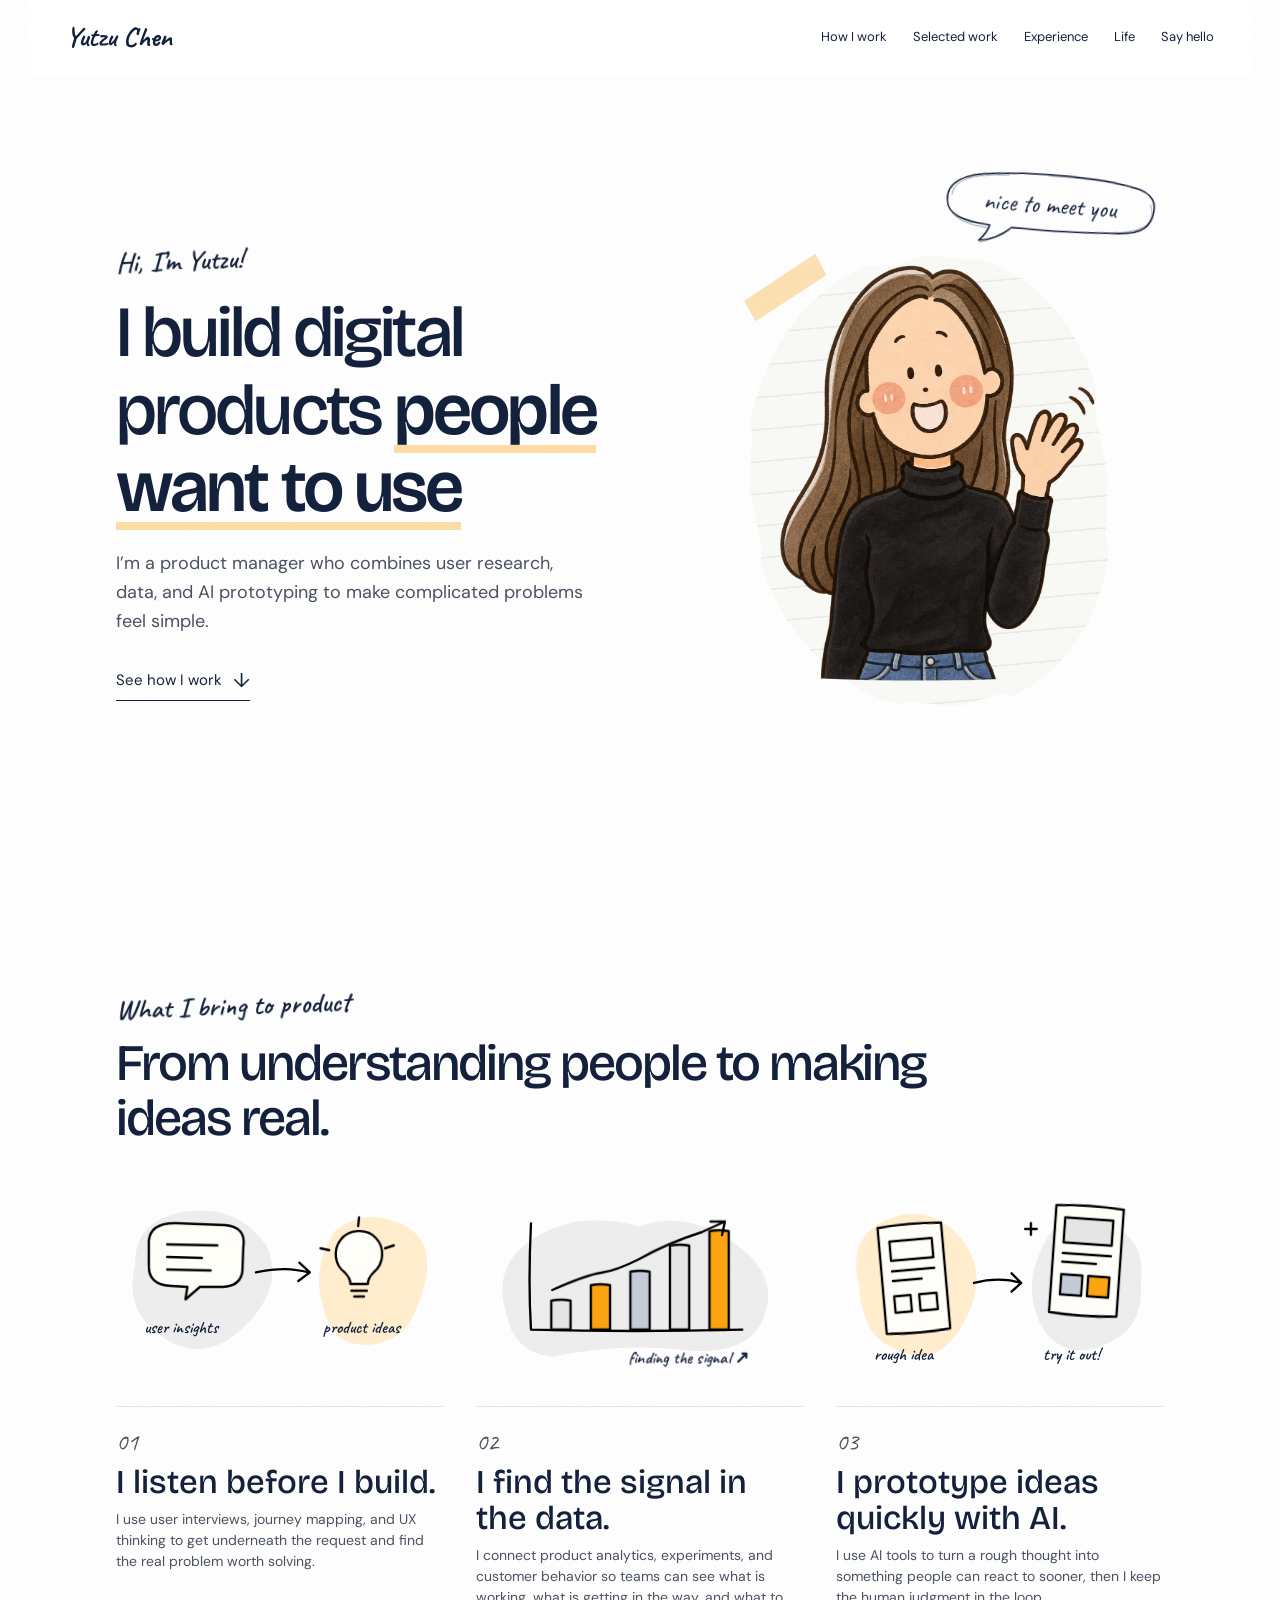
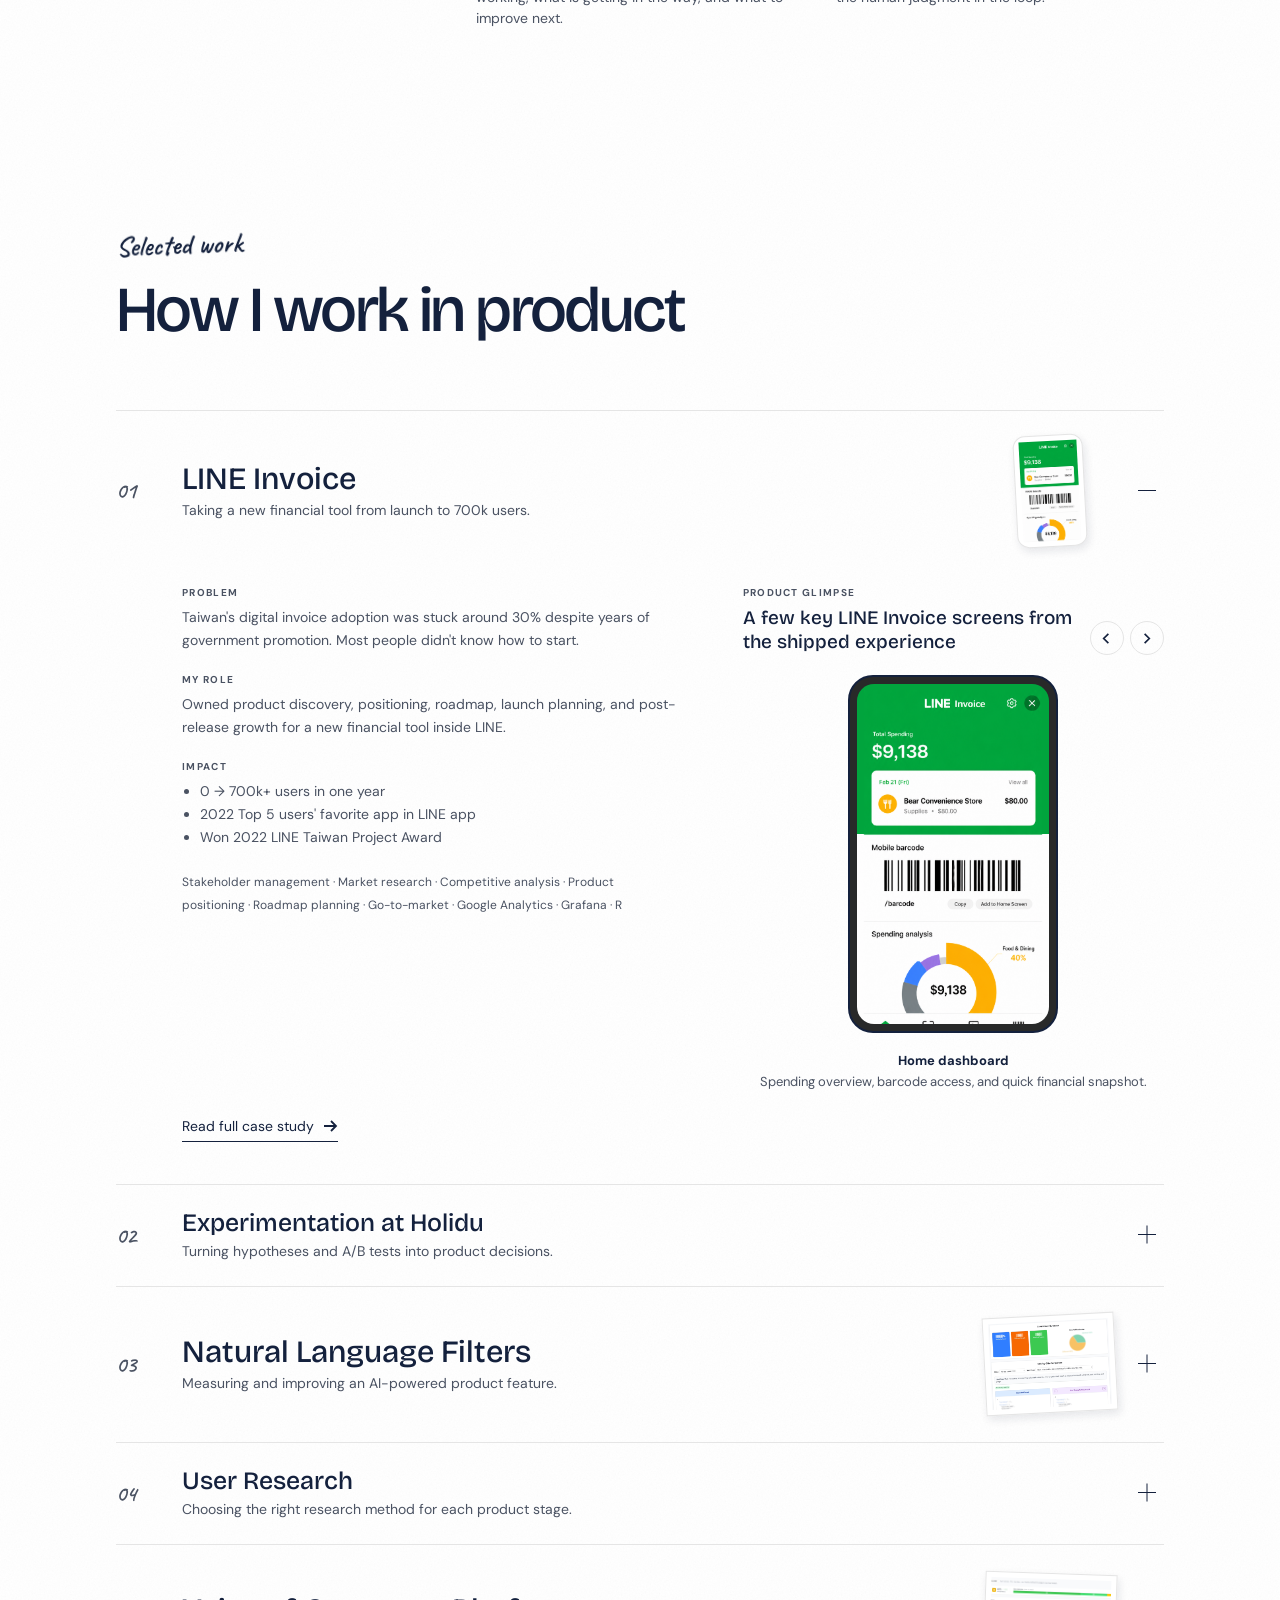
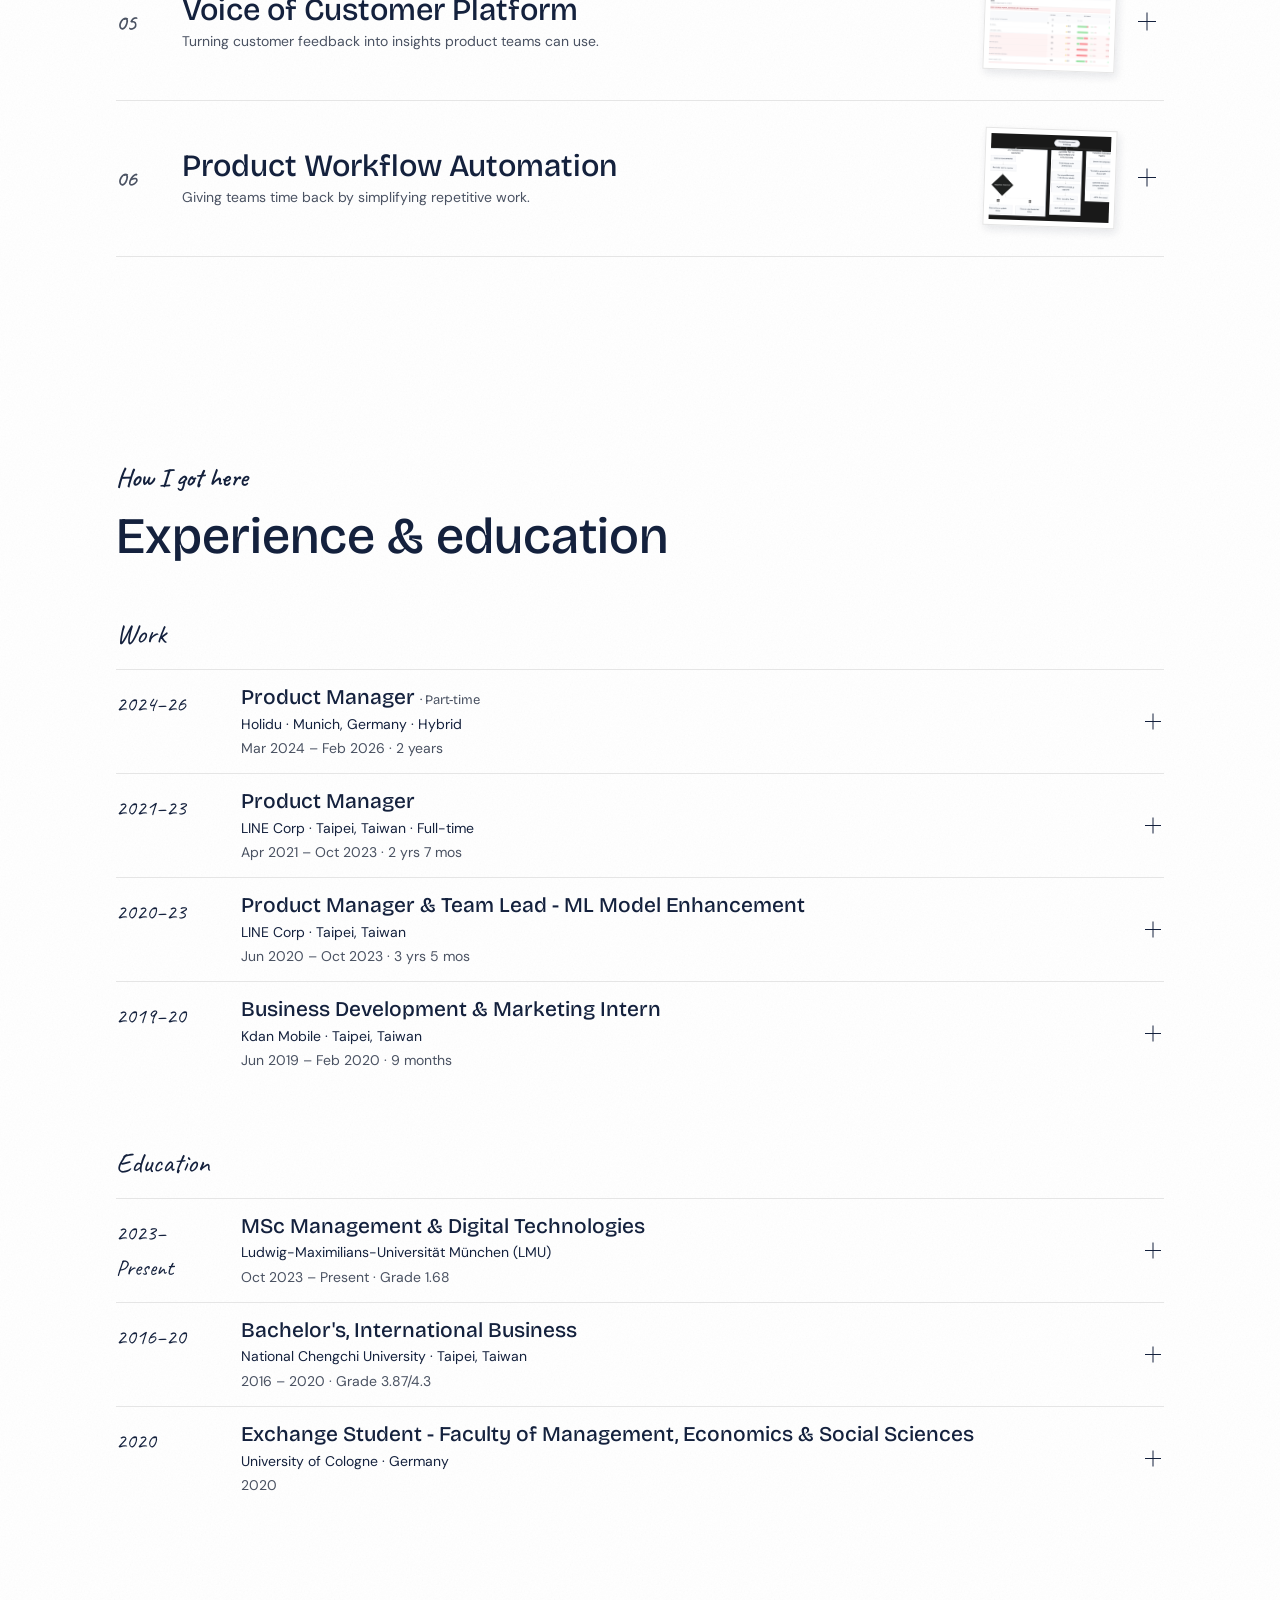
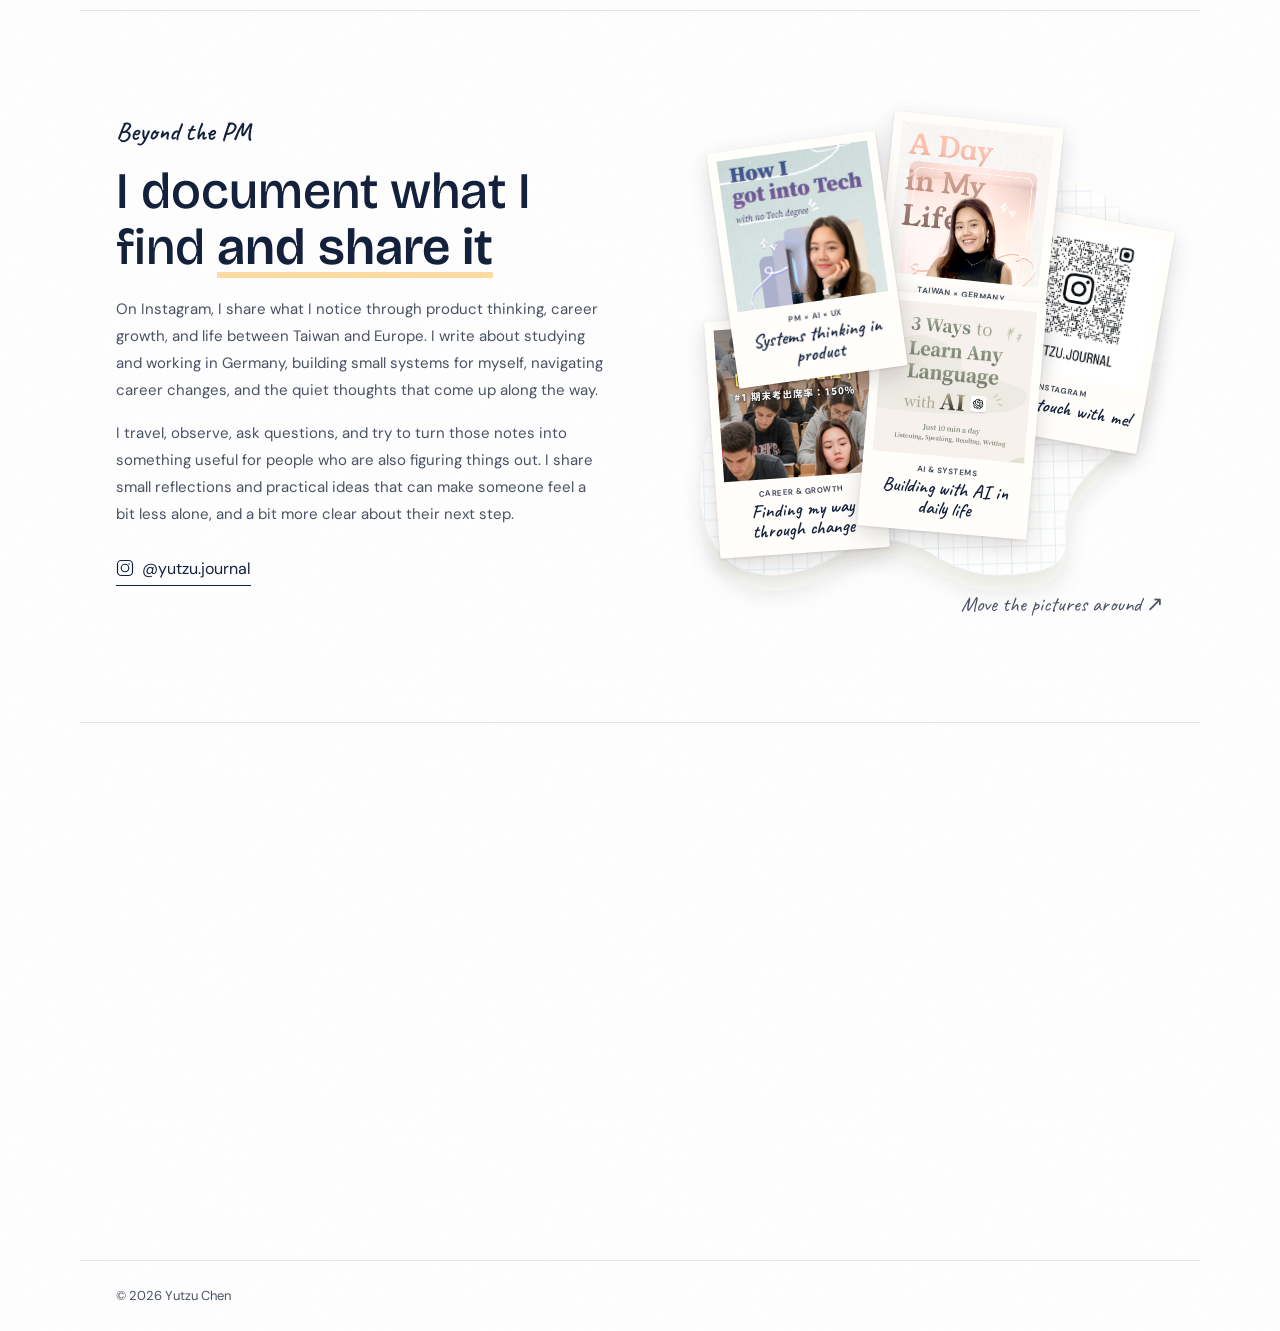
==== commit 7fd5ab31: "v2" ====
--- a/index.html
+++ b/index.html
@@ -1,17 +1,17 @@
 <!DOCTYPE html>
-<html lang="en"><head><meta charset="UTF-8"><meta name="viewport" content="width=device-width, initial-scale=1.0"><meta name="theme-color" content="#f7f2e9"><title>Yutzu Chen | Product Manager</title><meta name="description" content="Yutzu Chen turns user insight, product data, and AI tools into better products."><link rel="preconnect" href="https://fonts.googleapis.com"><link rel="preconnect" href="https://fonts.gstatic.com" crossorigin><link href="https://fonts.googleapis.com/css2?family=Caveat:wght@500;600;700&family=DM+Sans:opsz,wght@9..40,400;9..40,500;9..40,700&family=Fraunces:opsz,wght@9..144,400;9..144,500&display=swap" rel="stylesheet"><link rel="stylesheet" href="styles/main.css"></head>
+<html lang="en"><head><meta charset="UTF-8"><meta name="viewport" content="width=device-width, initial-scale=1.0"><meta name="theme-color" content="#f7f2e9"><title>Yutzu Chen | Product Manager</title><meta name="description" content="Yutzu Chen turns user insight, product data, and AI tools into better products."><link rel="preconnect" href="https://fonts.googleapis.com"><link rel="preconnect" href="https://fonts.gstatic.com" crossorigin><link href="https://fonts.googleapis.com/css2?family=Bricolage+Grotesque:wght@400;500;600;700&family=Caveat:wght@500;600;700&family=DM+Sans:opsz,wght@9..40,400;9..40,500;9..40,700&display=swap" rel="stylesheet"><link rel="stylesheet" href="styles/main.css?v=20261113-type2"><link rel="stylesheet" href="styles/stories.css?v=20261113-notes"></head>
 <body><nav id="nav"><a class="logo" href="#top">Yutzu Chen</a><div class="nav-links"><a href="#stories">How I work</a><a href="#work">Selected work</a><a href="#experience">Experience</a><a href="#creator">Life</a><a href="#contact">Say hello</a></div></nav><main id="top">
-<section class="hero"><div class="hero-copy"><p class="scribble">Hi, I’m Yutzu!</p><h1>I build digital products <em>people want to use.</em></h1><p class="intro">Product manager working across user research, product analytics, and rapid prototyping with AI.</p><a class="text-link" href="#stories">See how I work <span>↓</span></a></div><div class="hero-art"><span class="hello-note"><svg class="hello-bubble" viewBox="0 0 230 80" aria-hidden="true"><path class="bubble-line" d="M13 38C11 21 27 10 60 8C103 4 164 5 199 13C219 17 222 28 219 40C216 54 204 60 178 60C147 62 105 62 79 61C69 70 58 75 47 76C53 70 56 65 57 60C29 58 14 52 13 38Z"/><path class="bubble-sketch" d="M17 32C20 14 42 10 73 9M113 7C152 7 183 9 200 14M216 29C225 49 205 58 181 59M77 64C67 72 57 75 48 78M56 63C35 61 22 57 16 47"/></svg><span class="hello-words">nice to meet you</span></span><div class="portrait" role="img" aria-label="Hand-drawn illustration of Yutzu in a black sweater waving hello"><img class="portrait-body" src="img/yutzu-hero-black-sweater.png" alt=""><img class="portrait-hand" src="img/yutzu-hero-black-sweater.png" alt="" aria-hidden="true"><span class="portrait-blink blink-left" aria-hidden="true"></span><span class="portrait-blink blink-right" aria-hidden="true"></span></div></div></section>
+<section class="hero"><div class="hero-copy"><p class="scribble">Hi, I’m Yutzu!</p><h1>I build digital products <em>people want to use</em></h1><p class="intro">I’m a product manager who combines user research, data, and AI prototyping to make complicated problems feel simple.</p><a class="text-link" href="#stories">See how I work <span>↓</span></a></div><div class="hero-art"><span class="hello-note"><svg class="hello-bubble" viewBox="0 0 230 80" aria-hidden="true"><path class="bubble-line" d="M13 38C11 21 27 10 60 8C103 4 164 5 199 13C219 17 222 28 219 40C216 54 204 60 178 60C147 62 105 62 79 61C69 70 58 75 47 76C53 70 56 65 57 60C29 58 14 52 13 38Z"/><path class="bubble-sketch" d="M17 32C20 14 42 10 73 9M113 7C152 7 183 9 200 14M216 29C225 49 205 58 181 59M77 64C67 72 57 75 48 78M56 63C35 61 22 57 16 47"/></svg><span class="hello-words">nice to meet you</span></span><div class="portrait" role="img" aria-label="Hand-drawn illustration of Yutzu in a black sweater waving hello"><img class="portrait-body" src="img/yutzu-hero-black-sweater.png" alt=""><img class="portrait-hand" src="img/yutzu-hero-black-sweater.png" alt="" aria-hidden="true"><span class="portrait-blink blink-left" aria-hidden="true"></span><span class="portrait-blink blink-right" aria-hidden="true"></span></div></div></section>
 <section id="stories" class="stories"><header class="section-intro"><p class="scribble">What I bring to product</p><h2>From understanding people to making ideas real.</h2></header><div class="story-grid">
-<article class="story reveal"><div class="story-copy"><span class="story-no">01</span><h3>I listen before I build.</h3><p>I use user interviews, journey mapping, and UX thinking to get underneath the request and find the real problem worth solving.</p><p class="hand-note">“Sometimes what people ask for isn’t quite what they need.”</p></div><div class="scene drawn-scene" aria-hidden="true"><svg viewBox="0 0 340 210" fill="none" xmlns="http://www.w3.org/2000/svg"><path class="wash" d="M20 82Q19 36 73 28T157 65Q175 109 130 150T38 150Q9 124 20 82Z" fill="#d6e1cc"/><path class="wash" d="M226 49Q258 22 298 42T313 124Q301 163 262 166T214 124Q203 88 226 49Z" fill="#f2dfae"/><g class="insight-bubble ink"><path fill="#fffdf8" d="M34 58Q36 39 63 40L113 42Q135 44 132 64L131 90Q129 105 111 106L87 106 72 119 74 106 57 105Q34 104 34 85Z"/><path d="M53 62l52 1M53 75l36 1M53 88l45 1"/></g><path class="flow-line ink" d="M145 91C170 86 183 87 200 91m-10-10 11 10-12 9"/><g class="idea-spark ink"><path fill="#fffdf8" d="M237 91c-11-8-12-24-4-34 8-11 27-12 36-2 10 10 9 27-2 36-4 4-6 7-6 12h-18c0-5-2-8-6-12Z"/><path d="M244 110h16M247 116h10M221 68l-9-2M279 66l9-3M251 43l1-9"/></g><text x="29" y="154" class="svg-note">user insights</text><text x="215" y="154" class="svg-note">product ideas</text></svg></div></article>
-<article class="story reverse reveal"><div class="story-copy"><span class="story-no">02</span><h3>I find the signal in the data.</h3><p>I connect product analytics, experiments, and customer behavior so teams can see what is working, what is getting in the way, and what to improve next.</p><p class="hand-note">“I use the numbers to understand where people get stuck.”</p></div><div class="scene drawn-scene" aria-hidden="true"><svg viewBox="0 0 340 210" fill="none" xmlns="http://www.w3.org/2000/svg"><path class="wash" d="M31 131Q16 81 62 53T169 42Q220 24 270 61T294 145Q275 177 212 170T80 177Q39 174 31 131Z" fill="#e3e5d3"/><path class="ink" d="M57 39q-3 61 0 110 104 3 219 0"/><g class="chart-bars ink"><path class="bar bar-one" d="M78 149V119q10-2 20 0v30Z" fill="#cad9e0"/><path class="bar bar-two" d="M119 149V103q10-2 20 0v46Z" fill="#e3c9b7"/><path class="bar bar-three" d="M160 149V89q10-2 20 0v60Z" fill="#e9d59d"/><path class="bar bar-four" d="M201 149V62q10-2 20 0v87Z" fill="#b9c9a7"/><path class="bar bar-five" d="M242 149V47q10-2 20 0v102Z" fill="#dcaea4"/></g><path class="trend-line ink" d="M79 108q36-16 51-18t39-14q30-17 65-28l24-11m-15 0 15 0-3 14"/><text x="158" y="184" class="svg-note">finding the signal ↗</text></svg></div></article>
-<article class="story reveal"><div class="story-copy"><span class="story-no">03</span><h3>I prototype ideas quickly with AI.</h3><p>I use AI tools to turn a rough thought into something people can react to sooner, then I keep the human judgment in the loop.</p><p class="hand-note">“It’s easier to discuss an idea when you can see it.”</p></div><div class="scene drawn-scene" aria-hidden="true"><svg viewBox="0 0 340 210" fill="none" xmlns="http://www.w3.org/2000/svg"><path class="wash" d="M24 105Q11 53 54 36T128 54Q161 92 132 144T57 168Q27 156 24 105Z" fill="#edd9cb"/><path class="wash" d="M215 63Q231 24 277 39T316 102Q320 151 276 167T211 143Q193 103 215 63Z" fill="#d4e1c8"/><g class="rough-sketch ink" transform="rotate(-5 82 100)"><path fill="#fffdf8" d="M48 42q31-3 66 0v110q-30 3-66 0Z"/><path d="M59 57h44v20H59zM59 88h44M59 98h30M59 114h17v17H59zM85 114h18v17H85z"/></g><path class="flow-line ink" d="M143 102q26-7 49 0m-10-10 10 10-10 9"/><g class="finished-prototype ink" transform="rotate(4 253 100)"><path fill="#fffdf8" d="M217 41q34-3 70 0v111q-36 3-70 0Z"/><path fill="#c8d8c1" d="M227 53h50v26h-50z"/><path d="M227 90h50M227 99h35"/><path fill="#ead5a2" d="M227 112h22v21h-22z"/><path fill="#e7c3b9" d="M255 112h22v21h-22z"/></g><text x="39" y="182" class="svg-note">rough idea</text><text x="215" y="182" class="svg-note">try it out!</text><path class="prototype-star ink" d="M202 40v12m-6-6h12"/></svg></div></article></div></section>
+<article class="story reveal"><div class="story-copy"><span class="story-no">01</span><h3>I listen before I build.</h3><p>I use user interviews, journey mapping, and UX thinking to get underneath the request and find the real problem worth solving.</p></div><div class="scene drawn-scene" aria-hidden="true"><svg viewBox="0 0 340 210" fill="none" xmlns="http://www.w3.org/2000/svg"><path class="wash" d="M20 82Q19 36 73 28T157 65Q175 109 130 150T38 150Q9 124 20 82Z" fill="#d6e1cc"/><path class="wash" d="M226 49Q258 22 298 42T313 124Q301 163 262 166T214 124Q203 88 226 49Z" fill="#f2dfae"/><g class="insight-bubble ink"><path fill="#fffdf8" d="M34 58Q36 39 63 40L113 42Q135 44 132 64L131 90Q129 105 111 106L87 106 72 119 74 106 57 105Q34 104 34 85Z"/><path d="M53 62l52 1M53 75l36 1M53 88l45 1"/></g><path class="flow-line ink" d="M145 91C170 86 183 87 200 91m-10-10 11 10-12 9"/><g class="idea-spark ink"><path fill="#fffdf8" d="M237 91c-11-8-12-24-4-34 8-11 27-12 36-2 10 10 9 27-2 36-4 4-6 7-6 12h-18c0-5-2-8-6-12Z"/><path d="M244 110h16M247 116h10M221 68l-9-2M279 66l9-3M251 43l1-9"/></g><text x="29" y="154" class="svg-note">user insights</text><text x="215" y="154" class="svg-note">product ideas</text></svg></div></article>
+<article class="story reverse reveal"><div class="story-copy"><span class="story-no">02</span><h3>I find the signal in the data.</h3><p>I connect product analytics, experiments, and customer behavior so teams can see what is working, what is getting in the way, and what to improve next.</p></div><div class="scene drawn-scene" aria-hidden="true"><svg viewBox="0 0 340 210" fill="none" xmlns="http://www.w3.org/2000/svg"><path class="wash" d="M31 131Q16 81 62 53T169 42Q220 24 270 61T294 145Q275 177 212 170T80 177Q39 174 31 131Z" fill="#e3e5d3"/><path class="ink" d="M57 39q-3 61 0 110 104 3 219 0"/><g class="chart-bars ink"><path class="bar bar-one" d="M78 149V119q10-2 20 0v30Z" fill="#cad9e0"/><path class="bar bar-two" d="M119 149V103q10-2 20 0v46Z" fill="#e3c9b7"/><path class="bar bar-three" d="M160 149V89q10-2 20 0v60Z" fill="#e9d59d"/><path class="bar bar-four" d="M201 149V62q10-2 20 0v87Z" fill="#b9c9a7"/><path class="bar bar-five" d="M242 149V47q10-2 20 0v102Z" fill="#dcaea4"/></g><path class="trend-line ink" d="M79 108q36-16 51-18t39-14q30-17 65-28l24-11m-15 0 15 0-3 14"/><text x="158" y="184" class="svg-note">finding the signal ↗</text></svg></div></article>
+<article class="story reveal"><div class="story-copy"><span class="story-no">03</span><h3>I prototype ideas quickly with AI.</h3><p>I use AI tools to turn a rough thought into something people can react to sooner, then I keep the human judgment in the loop.</p></div><div class="scene drawn-scene" aria-hidden="true"><svg viewBox="0 0 340 210" fill="none" xmlns="http://www.w3.org/2000/svg"><path class="wash" d="M24 105Q11 53 54 36T128 54Q161 92 132 144T57 168Q27 156 24 105Z" fill="#edd9cb"/><path class="wash" d="M215 63Q231 24 277 39T316 102Q320 151 276 167T211 143Q193 103 215 63Z" fill="#d4e1c8"/><g class="rough-sketch ink" transform="rotate(-5 82 100)"><path fill="#fffdf8" d="M48 42q31-3 66 0v110q-30 3-66 0Z"/><path d="M59 57h44v20H59zM59 88h44M59 98h30M59 114h17v17H59zM85 114h18v17H85z"/></g><path class="flow-line ink" d="M143 102q26-7 49 0m-10-10 10 10-10 9"/><g class="finished-prototype ink" transform="rotate(4 253 100)"><path fill="#fffdf8" d="M217 41q34-3 70 0v111q-36 3-70 0Z"/><path fill="#c8d8c1" d="M227 53h50v26h-50z"/><path d="M227 90h50M227 99h35"/><path fill="#ead5a2" d="M227 112h22v21h-22z"/><path fill="#e7c3b9" d="M255 112h22v21h-22z"/></g><text x="39" y="182" class="svg-note">rough idea</text><text x="215" y="182" class="svg-note">try it out!</text><path class="prototype-star ink" d="M202 40v12m-6-6h12"/></svg></div></article></div></section>
 <section id="work" class="work"><header class="section-intro"><p class="scribble">Selected work</p><h2>How I work in product</h2></header>
 <div class="cases-grid">
 
       <!-- Case 1: LINE Invoice -->
-      <details class="case-card has-preview reveal" data-cats="pm ux" style="order: 1;">
-        <summary class="case-summary"><span class="case-summary-number">01</span><span class="case-summary-copy"><span class="case-summary-title">LINE Invoice</span><span class="case-summary-description">Taking a new financial tool from launch to 700k users.</span></span><span class="case-summary-toggle" aria-hidden="true"></span></summary>
+      <details class="case-card has-preview reveal" data-cats="pm ux" style="order: 1;" open>
+        <summary class="case-summary"><span class="case-summary-number">01</span><span class="case-summary-copy"><span class="case-summary-title">LINE Invoice</span><span class="case-summary-description">Taking a new financial tool from launch to 700k users.</span></span><span class="case-summary-thumb phone-thumb"><img src="img/invoice_home.png" alt="" loading="lazy"></span><span class="case-summary-toggle" aria-hidden="true"></span></summary>
         <div class="case-expanded">
         <div class="case-card-main">
           <div class="case-cats">
@@ -91,7 +91,7 @@
 
       <!-- Case 5: VoC Platform -->
       <details class="case-card has-preview reveal" data-cats="ai data" style="order: 5;">
-        <summary class="case-summary"><span class="case-summary-number">05</span><span class="case-summary-copy"><span class="case-summary-title">Voice of Customer Platform</span><span class="case-summary-description">Turning customer feedback into insights product teams can use.</span></span><span class="case-summary-toggle" aria-hidden="true"></span></summary>
+        <summary class="case-summary"><span class="case-summary-number">05</span><span class="case-summary-copy"><span class="case-summary-title">Voice of Customer Platform</span><span class="case-summary-description">Turning customer feedback into insights product teams can use.</span></span><span class="case-summary-thumb"><img src="img/voc_dashboard.png" alt="" loading="lazy"></span><span class="case-summary-toggle" aria-hidden="true"></span></summary>
         <div class="case-expanded">
         <div class="case-card-main">
           <div class="case-cats">
@@ -259,7 +259,7 @@
 
       <!-- Case 3: Natural Language Filters -->
       <details class="case-card has-preview reveal" data-cats="ai data pm" style="order: 3;">
-        <summary class="case-summary"><span class="case-summary-number">03</span><span class="case-summary-copy"><span class="case-summary-title">Natural Language Filters</span><span class="case-summary-description">Measuring and improving an AI-powered product feature.</span></span><span class="case-summary-toggle" aria-hidden="true"></span></summary>
+        <summary class="case-summary"><span class="case-summary-number">03</span><span class="case-summary-copy"><span class="case-summary-title">Natural Language Filters</span><span class="case-summary-description">Measuring and improving an AI-powered product feature.</span></span><span class="case-summary-thumb"><img src="img/ai_prompt.png" alt="" loading="lazy"></span><span class="case-summary-toggle" aria-hidden="true"></span></summary>
         <div class="case-expanded">
         <div class="case-card-main">
           <div class="case-cats">
@@ -340,7 +340,7 @@
 
       <!-- Case 6: Operations Automation -->
       <details class="case-card has-preview reveal" data-cats="ai" style="order: 6;">
-        <summary class="case-summary"><span class="case-summary-number">06</span><span class="case-summary-copy"><span class="case-summary-title">Product Workflow Automation</span><span class="case-summary-description">Giving teams time back by simplifying repetitive work.</span></span><span class="case-summary-toggle" aria-hidden="true"></span></summary>
+        <summary class="case-summary"><span class="case-summary-number">06</span><span class="case-summary-copy"><span class="case-summary-title">Product Workflow Automation</span><span class="case-summary-description">Giving teams time back by simplifying repetitive work.</span></span><span class="case-summary-thumb"><img src="img/automation_diagram.jpg" alt="" loading="lazy"></span><span class="case-summary-toggle" aria-hidden="true"></span></summary>
         <div class="case-expanded">
         <div class="case-card-main">
           <div class="case-cats">
@@ -417,7 +417,6 @@
 
     <div class="tl-wrap reveal">
       <div class="tl-line"></div>
-      <div class="timeline-pencil" aria-hidden="true"><svg viewBox="0 0 48 92" xmlns="http://www.w3.org/2000/svg"><path class="pencil-shadow" d="M7 81q7 2 15-1"/><g class="pencil-drawing"><path d="M16 68L32 13l10 3-16 55-14 12Z" fill="#fca311"/><path d="M32 13l2-7q1-4 5-3l5 2q3 1 2 5l-2 7Z" fill="#e5e5e5"/><path d="M16 68l10 3-14 12Z" fill="#f7e7c8"/><path d="M12 83l5-4-3-1Z" fill="#14213d"/><path d="M16 68L32 13l10 3-16 55-14 12ZM34 20l8 3M27 69l-9-3M13 82q5 1 11-2" fill="none" stroke="#14213d" stroke-width="2" stroke-linecap="round" stroke-linejoin="round"/></g></svg></div>
 
       <!-- Work -->
       <div class="exp-section-label" data-section="work">Work</div>
@@ -553,7 +552,7 @@
 
       <div class="reveal">
         <p class="label">Beyond the PM</p>
-        <h2 class="sec-title">I document what I find <em style="font-style:italic;color:var(--sand)">and share it</em></h2>
+        <h2 class="sec-title">I document what I find <em class="creator-accent">and share it</em></h2>
         <p style="font-size:15px;color:var(--muted);line-height:1.8;margin-bottom:16px;">
           On Instagram, I share what I notice through product thinking, career growth, and life between Taiwan and Europe. I write about studying and working in Germany, building small systems for myself, navigating career changes, and the quiet thoughts that come up along the way.
         </p>
@@ -649,4 +648,4 @@
     </div>
   </div>
 </section>
-<section id="contact" class="contact"><p class="scribble">Let’s talk</p><h2>Have a product problem worth thinking about?</h2><a href="mailto:yutzu.yt.chen@gmail.com">yutzu.yt.chen@gmail.com <span>↗</span></a><div class="contact-links"><a href="https://www.linkedin.com/in/yutzuchen" target="_blank" rel="noopener">LinkedIn</a><a href="https://calendar.app.google/aSa8bnYkWLDBMPNfA" target="_blank" rel="noopener">Book a call</a></div></section></main><footer>© 2026 Yutzu Chen</footer><link rel="stylesheet" href="styles/stories.css"><script src="scripts/main.js"></script></body></html>
+<section id="contact" class="contact"><p class="scribble">Let’s talk</p><h2>Have a product problem worth thinking about?</h2><a href="mailto:yutzu.yt.chen@gmail.com">yutzu.yt.chen@gmail.com <span>↗</span></a><div class="contact-links"><a href="https://www.linkedin.com/in/yutzuchen" target="_blank" rel="noopener">LinkedIn</a><a href="https://calendar.app.google/aSa8bnYkWLDBMPNfA" target="_blank" rel="noopener">Book a call</a></div></section></main><footer>© 2026 Yutzu Chen</footer><script src="scripts/main.js"></script></body></html>
--- a/styles/main.css
+++ b/styles/main.css
@@ -1 +1 @@
-:root{--paper:#f7f2e9;--ink:#342b27;--muted:#746960;--pink:#e7b0aa;--sage:#bac8a5;--yellow:#ecd88e;--blue:#b8cce1;--line:#d8cdc0;--sans:'DM Sans',sans-serif;--serif:'Fraunces',serif;--hand:'Caveat',cursive}*{box-sizing:border-box}html{scroll-behavior:smooth}body{margin:0;background:var(--paper);color:var(--ink);font-family:var(--sans);line-height:1.6;background-image:radial-gradient(#dcd2c6 1px,transparent 1px);background-size:19px 19px}a{color:inherit;text-decoration:none}#nav{height:76px;max-width:1220px;margin:auto;padding:0 36px;display:flex;align-items:center;justify-content:space-between;position:sticky;top:0;z-index:5;background:rgba(247,242,233,.88);backdrop-filter:blur(12px);border-bottom:1px solid transparent}.logo{font-family:var(--hand);font-size:28px;font-weight:700}.nav-links{display:flex;gap:26px;font-size:13px}.nav-links a{border-bottom:1px solid transparent}.nav-links a:hover{border-color:var(--ink)}.hero,.stories,.work,.about,.contact{max-width:1120px;margin:auto;padding-left:36px;padding-right:36px}.hero{min-height:calc(100svh - 76px);display:grid;grid-template-columns:1fr .88fr;align-items:center;gap:44px;padding-top:50px;padding-bottom:80px}.scribble,.hand-note{font-family:var(--hand);font-size:28px;font-weight:600;line-height:1.15;margin:0;color:#8e625d;transform:rotate(-2deg);display:inline-block}.hero h1,.section-intro h2,.about h2,.contact h2{font-family:var(--serif);font-weight:400;line-height:1.04;letter-spacing:-.04em}.hero h1{font-size:clamp(48px,7vw,86px);max-width:700px;margin:16px 0 22px}.hero h1 em{font-style:italic;color:#9a6c65}.intro{max-width:480px;font-size:18px;color:var(--muted);margin:0 0 28px}.text-link{display:inline-flex;gap:11px;align-items:center;font-size:15px;border-bottom:1px solid var(--ink);padding-bottom:4px}.text-link span{font-size:20px;transition:transform .2s}.text-link:hover span{transform:translate(3px,3px)}.hero-art{position:relative;height:620px;display:grid;place-items:end center;background:rgba(255,255,255,.34);border:2px solid var(--ink);border-radius:48% 52% 46% 54%/6% 7% 8% 6%;overflow:hidden}.hero-art:before{content:'';position:absolute;width:66%;height:38%;top:20%;left:17%;background:var(--pink);border-radius:54% 46% 46% 54%;opacity:.7}.hero-art img{height:91%;max-width:100%;object-fit:contain;position:relative;filter:drop-shadow(0 12px 10px rgba(78,52,38,.12));animation:breathe 4s ease-in-out infinite}.hello-note{position:absolute;z-index:2;top:16%;right:12%;font-family:var(--hand);font-size:28px;transform:rotate(10deg)}@keyframes breathe{50%{transform:translateY(-8px)}}.stories{padding-top:120px;padding-bottom:105px}.section-intro{max-width:680px;margin-bottom:66px}.section-intro h2{font-size:clamp(37px,5vw,64px);margin:13px 0}.story{display:grid;grid-template-columns:.9fr 1.1fr;gap:70px;align-items:center;min-height:490px;padding:58px 0;border-top:1px solid var(--line)}.story.reverse .story-copy{order:2}.story-no{font-family:var(--hand);font-size:25px;color:var(--muted)}.story h3{font-family:var(--serif);font-size:clamp(32px,4vw,50px);font-weight:400;line-height:1.08;margin:6px 0 15px}.story-copy>p:not(.hand-note){color:var(--muted);max-width:410px}.hand-note{font-size:23px;color:#8e625d;margin-top:20px}.scene{height:350px;position:relative;background:rgba(255,255,255,.48);border:2px solid var(--ink);border-radius:28px;overflow:hidden}.scene:after{content:'';position:absolute;inset:12px;border:1px dashed rgba(52,43,39,.2);border-radius:20px;pointer-events:none}.scene-yutzu,.person{position:absolute;border:3px solid var(--ink);border-radius:50% 50% 42% 42%;background:var(--yellow)}.scene-yutzu{left:20%;bottom:34px;width:90px;height:145px;border-radius:46px 46px 18px 18px;background:var(--sage);z-index:2}.scene-yutzu:before,.person:before{content:'';position:absolute;width:68px;height:68px;border:3px solid var(--ink);border-radius:50%;background:#f4d4b1;left:8px;top:-43px}.person{bottom:52px;width:58px;height:100px;background:var(--blue)}.person:before{width:46px;height:46px;left:3px;top:-33px}.p-one{left:52%}.p-two{right:12%;background:var(--pink)}.bubble,.note{position:absolute;z-index:3;border:2px solid var(--ink);background:#fffaf1;padding:8px 12px;font-family:var(--hand);font-size:20px;line-height:1;border-radius:50%}.b-one{left:8%;top:20%;transform:rotate(-7deg)}.b-two{right:8%;top:18%;transform:rotate(5deg)}.note{border-radius:3px;background:var(--yellow);font-size:17px}.n-one{left:38%;bottom:28px;transform:rotate(-8deg)}.n-two{right:22%;bottom:18px;transform:rotate(8deg);background:var(--pink)}.line-draw{position:absolute;width:46%;height:76px;border-bottom:3px solid var(--ink);border-radius:50%;left:27%;top:56%;transform:rotate(-4deg)}.chart-card{position:absolute;inset:52px 75px 45px 56px;border:2px solid var(--ink);border-radius:8px;display:flex;align-items:end;gap:15px;padding:24px}.chart-card i{width:13%;background:var(--blue);border:2px solid var(--ink);border-bottom:0;animation:grow 1s both}.chart-card i:nth-child(1){height:25%}.chart-card i:nth-child(2){height:42%;animation-delay:.1s}.chart-card i:nth-child(3){height:33%;animation-delay:.2s}.chart-card i:nth-child(4){height:64%;background:var(--yellow);animation-delay:.3s}.chart-card i:nth-child(5){height:84%;background:var(--pink);animation-delay:.4s}.chart-card b{position:absolute;left:14%;top:25%;width:69%;border-top:3px solid var(--ink);transform:rotate(-20deg);transform-origin:left}@keyframes grow{from{height:0}}.data-dot{width:20px;height:20px;border:2px solid var(--ink);border-radius:50%;position:absolute;z-index:1}.d-one{background:var(--pink);right:37px;top:36px}.d-two{background:var(--sage);right:26px;bottom:72px}.d-three{background:var(--yellow);left:25px;bottom:35px}.data-arrow{font-family:var(--hand);font-size:80px;position:absolute;right:32px;top:70px;z-index:2}.circle-note{position:absolute;z-index:2;font-family:var(--hand);font-size:21px;bottom:11px;right:20px;transform:rotate(-6deg)}.sketch-screen,.built-screen{position:absolute;width:135px;height:190px;border:3px solid var(--ink);border-radius:10px;top:75px;padding:19px 14px}.sketch-screen{left:55px;transform:rotate(-6deg);background:#fffaf1}.built-screen{right:55px;transform:rotate(5deg);background:var(--blue)}.sketch-screen span,.built-screen i{display:block;border:2px solid var(--ink);height:18px;margin-bottom:16px;border-radius:3px}.sketch-screen span:nth-child(2){width:70%}.built-screen i{background:#fffaf1;border-width:1px;height:24px;margin-bottom:11px}.built-screen b{display:block;width:55%;height:28px;background:var(--yellow);border:2px solid var(--ink);border-radius:20px;margin:auto}.arrow-flow{font-family:var(--hand);font-size:78px;position:absolute;left:calc(50% - 23px);top:113px}.spark{font-size:34px;position:absolute;color:#9a6c65}.s-one{left:44%;top:65px}.s-two{right:12%;bottom:35px}.work{padding-top:105px;padding-bottom:100px;background:rgba(255,255,255,.38);max-width:none;padding-left:max(36px,calc((100vw - 1120px)/2 + 36px));padding-right:max(36px,calc((100vw - 1120px)/2 + 36px))}.work-list{border-top:1px solid var(--ink)}.project{display:grid;grid-template-columns:60px 1fr auto;gap:24px;align-items:center;padding:29px 0;border-bottom:1px solid var(--line);transition:padding .25s}.project:hover{padding-left:12px}.project>span{font-family:var(--hand);font-size:25px;color:var(--muted)}.project h3{font-family:var(--serif);font-size:29px;font-weight:400;margin:0}.project p{color:var(--muted);margin:3px 0 0;max-width:600px}.project strong{font-size:13px;font-weight:500;white-space:nowrap}.project b{font-size:18px}.about{padding-top:120px;padding-bottom:120px;display:grid;grid-template-columns:1fr 1fr;gap:90px}.about h2{font-size:clamp(38px,4vw,58px);margin:12px 0}.about p{font-size:16px;color:var(--muted);max-width:460px}.contact{padding-top:100px;padding-bottom:105px;border-top:1px solid var(--line)}.contact h2{font-size:clamp(42px,6vw,72px);max-width:750px;margin:12px 0 26px}.contact>a{font-size:clamp(20px,3vw,32px);border-bottom:2px solid var(--ink)}.contact-links{display:flex;gap:25px;margin-top:32px;font-size:14px}.contact-links a{text-decoration:underline;text-underline-offset:4px}footer{max-width:1120px;margin:auto;padding:25px 36px;font-size:13px;color:var(--muted);display:flex;justify-content:space-between;border-top:1px solid var(--line)}.reveal{opacity:0;transform:translateY(22px);transition:opacity .7s ease,transform .7s ease}.reveal.is-visible{opacity:1;transform:none}@media(max-width:720px){#nav{padding:0 20px;height:65px}.nav-links{gap:13px;font-size:11px}.nav-links a:nth-child(1),.nav-links a:nth-child(3){display:none}.hero,.stories,.work,.about,.contact{padding-left:20px;padding-right:20px}.hero{grid-template-columns:1fr;padding-top:35px;gap:32px}.hero-art{height:410px;order:-1;border-radius:36% 64% 45% 55%/7% 8% 7% 8%}.hero h1{font-size:52px}.stories{padding-top:80px}.section-intro{margin-bottom:38px}.story,.story.reverse{grid-template-columns:1fr;gap:32px;padding:44px 0}.story.reverse .story-copy{order:0}.scene{height:300px}.project{grid-template-columns:36px 1fr;gap:12px}.project strong{display:none}.project h3{font-size:25px}.project p{font-size:14px}.about{grid-template-columns:1fr;gap:15px;padding-top:80px;padding-bottom:80px}.contact{padding-top:75px}.contact-links{gap:18px}footer{padding:22px 20px}.hero-art img{height:98%}}@media(prefers-reduced-motion:reduce){*{animation:none!important;scroll-behavior:auto!important}.reveal{opacity:1;transform:none}}
+:root{--paper:#f7f2e9;--ink:#342b27;--muted:#746960;--pink:#e7b0aa;--sage:#bac8a5;--yellow:#ecd88e;--blue:#b8cce1;--line:#d8cdc0;--sans:'DM Sans',sans-serif;--serif:'Bricolage Grotesque',sans-serif;--hand:'Caveat',cursive}*{box-sizing:border-box}html{scroll-behavior:smooth}body{margin:0;background:var(--paper);color:var(--ink);font-family:var(--sans);line-height:1.6;background-image:radial-gradient(#dcd2c6 1px,transparent 1px);background-size:19px 19px}a{color:inherit;text-decoration:none}#nav{height:76px;max-width:1220px;margin:auto;padding:0 36px;display:flex;align-items:center;justify-content:space-between;position:sticky;top:0;z-index:5;background:rgba(247,242,233,.88);backdrop-filter:blur(12px);border-bottom:1px solid transparent}.logo{font-family:var(--hand);font-size:28px;font-weight:700}.nav-links{display:flex;gap:26px;font-size:13px}.nav-links a{border-bottom:1px solid transparent}.nav-links a:hover{border-color:var(--ink)}.hero,.stories,.work,.about,.contact{max-width:1120px;margin:auto;padding-left:36px;padding-right:36px}.hero{min-height:calc(100svh - 76px);display:grid;grid-template-columns:1fr .88fr;align-items:center;gap:44px;padding-top:50px;padding-bottom:80px}.scribble,.hand-note{font-family:var(--hand);font-size:28px;font-weight:600;line-height:1.15;margin:0;color:#8e625d;transform:rotate(-2deg);display:inline-block}.hero h1,.section-intro h2,.about h2,.contact h2{font-family:var(--serif);font-weight:500;line-height:1.08;letter-spacing:-.04em}.hero h1{font-size:clamp(48px,6vw,72px);max-width:700px;margin:16px 0 22px}.hero h1 em{font-style:normal;font-weight:600;color:var(--ink)}.intro{max-width:480px;font-size:18px;color:var(--muted);margin:0 0 28px}.text-link{display:inline-flex;gap:11px;align-items:center;font-size:15px;border-bottom:1px solid var(--ink);padding-bottom:4px}.text-link span{font-size:20px;transition:transform .2s}.text-link:hover span{transform:translate(3px,3px)}.hero-art{position:relative;height:620px;display:grid;place-items:end center;background:rgba(255,255,255,.34);border:2px solid var(--ink);border-radius:48% 52% 46% 54%/6% 7% 8% 6%;overflow:hidden}.hero-art:before{content:'';position:absolute;width:66%;height:38%;top:20%;left:17%;background:var(--pink);border-radius:54% 46% 46% 54%;opacity:.7}.hero-art img{height:91%;max-width:100%;object-fit:contain;position:relative;filter:drop-shadow(0 12px 10px rgba(78,52,38,.12));animation:breathe 4s ease-in-out infinite}.hello-note{position:absolute;z-index:2;top:16%;right:12%;font-family:var(--hand);font-size:28px;transform:rotate(10deg)}@keyframes breathe{50%{transform:translateY(-8px)}}.stories{padding-top:120px;padding-bottom:105px}.section-intro{max-width:680px;margin-bottom:66px}.section-intro h2{font-size:clamp(37px,5vw,64px);margin:13px 0}.story{display:grid;grid-template-columns:.9fr 1.1fr;gap:70px;align-items:center;min-height:490px;padding:58px 0;border-top:1px solid var(--line)}.story.reverse .story-copy{order:2}.story-no{font-family:var(--hand);font-size:25px;color:var(--muted)}.story h3{font-family:var(--serif);font-size:clamp(32px,4vw,50px);font-weight:400;line-height:1.08;margin:6px 0 15px}.story-copy>p:not(.hand-note){color:var(--muted);max-width:410px}.hand-note{font-size:23px;color:#8e625d;margin-top:20px}.scene{height:350px;position:relative;background:rgba(255,255,255,.48);border:2px solid var(--ink);border-radius:28px;overflow:hidden}.scene:after{content:'';position:absolute;inset:12px;border:1px dashed rgba(52,43,39,.2);border-radius:20px;pointer-events:none}.scene-yutzu,.person{position:absolute;border:3px solid var(--ink);border-radius:50% 50% 42% 42%;background:var(--yellow)}.scene-yutzu{left:20%;bottom:34px;width:90px;height:145px;border-radius:46px 46px 18px 18px;background:var(--sage);z-index:2}.scene-yutzu:before,.person:before{content:'';position:absolute;width:68px;height:68px;border:3px solid var(--ink);border-radius:50%;background:#f4d4b1;left:8px;top:-43px}.person{bottom:52px;width:58px;height:100px;background:var(--blue)}.person:before{width:46px;height:46px;left:3px;top:-33px}.p-one{left:52%}.p-two{right:12%;background:var(--pink)}.bubble,.note{position:absolute;z-index:3;border:2px solid var(--ink);background:#fffaf1;padding:8px 12px;font-family:var(--hand);font-size:20px;line-height:1;border-radius:50%}.b-one{left:8%;top:20%;transform:rotate(-7deg)}.b-two{right:8%;top:18%;transform:rotate(5deg)}.note{border-radius:3px;background:var(--yellow);font-size:17px}.n-one{left:38%;bottom:28px;transform:rotate(-8deg)}.n-two{right:22%;bottom:18px;transform:rotate(8deg);background:var(--pink)}.line-draw{position:absolute;width:46%;height:76px;border-bottom:3px solid var(--ink);border-radius:50%;left:27%;top:56%;transform:rotate(-4deg)}.chart-card{position:absolute;inset:52px 75px 45px 56px;border:2px solid var(--ink);border-radius:8px;display:flex;align-items:end;gap:15px;padding:24px}.chart-card i{width:13%;background:var(--blue);border:2px solid var(--ink);border-bottom:0;animation:grow 1s both}.chart-card i:nth-child(1){height:25%}.chart-card i:nth-child(2){height:42%;animation-delay:.1s}.chart-card i:nth-child(3){height:33%;animation-delay:.2s}.chart-card i:nth-child(4){height:64%;background:var(--yellow);animation-delay:.3s}.chart-card i:nth-child(5){height:84%;background:var(--pink);animation-delay:.4s}.chart-card b{position:absolute;left:14%;top:25%;width:69%;border-top:3px solid var(--ink);transform:rotate(-20deg);transform-origin:left}@keyframes grow{from{height:0}}.data-dot{width:20px;height:20px;border:2px solid var(--ink);border-radius:50%;position:absolute;z-index:1}.d-one{background:var(--pink);right:37px;top:36px}.d-two{background:var(--sage);right:26px;bottom:72px}.d-three{background:var(--yellow);left:25px;bottom:35px}.data-arrow{font-family:var(--hand);font-size:80px;position:absolute;right:32px;top:70px;z-index:2}.circle-note{position:absolute;z-index:2;font-family:var(--hand);font-size:21px;bottom:11px;right:20px;transform:rotate(-6deg)}.sketch-screen,.built-screen{position:absolute;width:135px;height:190px;border:3px solid var(--ink);border-radius:10px;top:75px;padding:19px 14px}.sketch-screen{left:55px;transform:rotate(-6deg);background:#fffaf1}.built-screen{right:55px;transform:rotate(5deg);background:var(--blue)}.sketch-screen span,.built-screen i{display:block;border:2px solid var(--ink);height:18px;margin-bottom:16px;border-radius:3px}.sketch-screen span:nth-child(2){width:70%}.built-screen i{background:#fffaf1;border-width:1px;height:24px;margin-bottom:11px}.built-screen b{display:block;width:55%;height:28px;background:var(--yellow);border:2px solid var(--ink);border-radius:20px;margin:auto}.arrow-flow{font-family:var(--hand);font-size:78px;position:absolute;left:calc(50% - 23px);top:113px}.spark{font-size:34px;position:absolute;color:#9a6c65}.s-one{left:44%;top:65px}.s-two{right:12%;bottom:35px}.work{padding-top:105px;padding-bottom:100px;background:rgba(255,255,255,.38);max-width:none;padding-left:max(36px,calc((100vw - 1120px)/2 + 36px));padding-right:max(36px,calc((100vw - 1120px)/2 + 36px))}.work-list{border-top:1px solid var(--ink)}.project{display:grid;grid-template-columns:60px 1fr auto;gap:24px;align-items:center;padding:29px 0;border-bottom:1px solid var(--line);transition:padding .25s}.project:hover{padding-left:12px}.project>span{font-family:var(--hand);font-size:25px;color:var(--muted)}.project h3{font-family:var(--serif);font-size:29px;font-weight:400;margin:0}.project p{color:var(--muted);margin:3px 0 0;max-width:600px}.project strong{font-size:13px;font-weight:500;white-space:nowrap}.project b{font-size:18px}.about{padding-top:120px;padding-bottom:120px;display:grid;grid-template-columns:1fr 1fr;gap:90px}.about h2{font-size:clamp(38px,4vw,58px);margin:12px 0}.about p{font-size:16px;color:var(--muted);max-width:460px}.contact{padding-top:100px;padding-bottom:105px;border-top:1px solid var(--line)}.contact h2{font-size:clamp(42px,6vw,72px);max-width:750px;margin:12px 0 26px}.contact>a{font-size:clamp(20px,3vw,32px);border-bottom:2px solid var(--ink)}.contact-links{display:flex;gap:25px;margin-top:32px;font-size:14px}.contact-links a{text-decoration:underline;text-underline-offset:4px}footer{max-width:1120px;margin:auto;padding:25px 36px;font-size:13px;color:var(--muted);display:flex;justify-content:space-between;border-top:1px solid var(--line)}.reveal{opacity:0;transform:translateY(22px);transition:opacity .7s ease,transform .7s ease}.reveal.is-visible{opacity:1;transform:none}@media(max-width:720px){#nav{padding:0 20px;height:65px}.nav-links{gap:13px;font-size:11px}.nav-links a:nth-child(1),.nav-links a:nth-child(3){display:none}.hero,.stories,.work,.about,.contact{padding-left:20px;padding-right:20px}.hero{grid-template-columns:1fr;padding-top:35px;gap:32px}.hero-art{height:410px;order:-1;border-radius:36% 64% 45% 55%/7% 8% 7% 8%}.hero h1{font-size:46px}.stories{padding-top:80px}.section-intro{margin-bottom:38px}.story,.story.reverse{grid-template-columns:1fr;gap:32px;padding:44px 0}.story.reverse .story-copy{order:0}.scene{height:300px}.project{grid-template-columns:36px 1fr;gap:12px}.project strong{display:none}.project h3{font-size:25px}.project p{font-size:14px}.about{grid-template-columns:1fr;gap:15px;padding-top:80px;padding-bottom:80px}.contact{padding-top:75px}.contact-links{gap:18px}footer{padding:22px 20px}.hero-art img{height:98%}}@media(prefers-reduced-motion:reduce){*{animation:none!important;scroll-behavior:auto!important}.reveal{opacity:1;transform:none}}
--- a/styles/stories.css
+++ b/styles/stories.css
@@ -1,9 +1,11 @@
 /* A lightly textured paper surface using the requested palette. */
 :root { --black: #000; --prussian-blue: #14213d; --orange: #fca311; --alabaster-grey: #e5e5e5; --white: #fff; --ink-black: var(--black); --dark-teal: var(--prussian-blue); --air-force-blue: var(--orange); --ash-grey: var(--alabaster-grey); --paper: var(--white); --ink: var(--prussian-blue); --muted: #4a5262; --line: var(--alabaster-grey); }
 body { background: var(--paper) url('../img/paper-grain.svg') repeat; }
+#stories, #work, #experience, #creator, #contact { scroll-margin-top: 90px; }
 #nav { background: rgba(255, 255, 255, .94); }
 .scribble, .hand-note, #experience .label, #creator .label, .exp-section-label { color: var(--dark-teal); }
-.hero h1 em, #creator em { color: var(--dark-teal) !important; }
+em { font-style: normal; }
+.hero h1 em, #creator .creator-accent { color: var(--dark-teal); font-style: normal; font-weight: 600; background: linear-gradient(transparent 91%, rgba(252, 163, 17, .38) 91%); -webkit-box-decoration-break: clone; box-decoration-break: clone; }
 .work { background: transparent; }
 .hero-art::before { content: ''; display: block; position: absolute; width: 77%; height: 73%; top: 15%; left: 11%; z-index: 0; background: repeating-linear-gradient(to bottom, transparent 0 30px, rgba(20,33,61,.08) 31px 32px), #f7f7f4; clip-path: polygon(1% 2%, 12% 1%, 20% 2%, 30% 0, 44% 2%, 55% 0, 68% 2%, 79% 1%, 90% 2%, 99% 1%, 98% 12%, 100% 24%, 98% 38%, 100% 52%, 98% 65%, 99% 78%, 98% 90%, 100% 99%, 88% 98%, 76% 100%, 65% 98%, 53% 100%, 40% 98%, 28% 100%, 16% 98%, 2% 99%, 3% 88%, 1% 74%, 3% 61%, 1% 48%, 3% 36%, 1% 23%, 3% 12%); transform: rotate(-5deg); opacity: .88; }
 .hero-art::after { content: ''; position: absolute; width: 90px; height: 25px; top: 18%; left: 10%; z-index: 0; background: rgba(252,163,17,.32); transform: rotate(-34deg); clip-path: polygon(3% 0, 98% 4%, 95% 100%, 1% 94%); }
@@ -41,9 +43,8 @@
 .story, .story.reverse { display: flex; flex-direction: column-reverse; align-items: stretch; justify-content: flex-end; gap: 12px; min-height: 0; padding: 0; border: 0; }
 .story.reverse .story-copy { order: initial; }
 .story-copy { border-top: 1px solid var(--line); padding-top: 15px; }
-.story h3 { font-size: clamp(25px, 2.6vw, 34px); margin: 3px 0 8px; }
-.story-copy > p:not(.hand-note) { font-size: 14px; line-height: 1.5; margin: 0; }
-.story .hand-note { font-size: 20px; margin-top: 13px; }
+.story h3 { font-size: clamp(25px, 2.6vw, 34px); font-weight: 500; margin: 3px 0 8px; }
+.story-copy > p { font-size: 14px; line-height: 1.5; margin: 0; }
 .scene { height: 215px; background: transparent; border: 0; border-radius: 0; overflow: visible; }
 .scene:after { display: none; }
 .scene-yutzu { bottom: 25px; width: 65px; height: 100px; font-size: 0; }
@@ -139,11 +140,18 @@
 .case-card { display: block; padding: 0; border-top: 1px solid var(--line); }
 .case-card:last-child { border-bottom: 1px solid var(--line); }
 .case-summary { display: grid; grid-template-columns: 48px 1fr 30px; align-items: center; gap: 18px; padding: 24px 0; cursor: pointer; list-style: none; }
+.case-card.has-preview .case-summary { grid-template-columns: 48px minmax(0, 1fr) 132px 30px; min-height: 155px; }
+.case-summary-thumb { display: block; width: 132px; height: 98px; overflow: hidden; padding: 5px; background: #fff; border: 1px solid var(--line); transform: rotate(2deg); box-shadow: 2px 4px 9px rgba(20,33,61,.1); transition: transform .3s ease; }
+.case-card.has-preview:nth-child(odd) .case-summary-thumb { transform: rotate(-3deg); }
+.case-summary-thumb img { display: block; width: 100%; height: 100%; object-fit: cover; object-position: top; }
+.case-summary-thumb.phone-thumb { width: 70px; height: 112px; margin: 0 auto; border-radius: 12px; }
+.case-card.has-preview .case-summary:hover .case-summary-thumb, .case-card.has-preview .case-summary:focus-visible .case-summary-thumb { transform: rotate(0) translateY(-3px); }
 .case-summary::-webkit-details-marker { display: none; }
 .case-summary:focus-visible { outline: 2px solid var(--ink); outline-offset: 4px; }
 .case-summary-number { font: 600 23px var(--hand); color: var(--muted); }
 .case-summary-copy { display: flex; flex-direction: column; gap: 3px; }
-.case-summary-title { font: 400 clamp(23px, 2.5vw, 31px)/1.15 var(--serif); }
+.case-summary-title { font: 500 clamp(23px, 2.5vw, 31px)/1.15 var(--serif); }
+.case-card:not(.has-preview) .case-summary-title { font-size: clamp(20px, 2vw, 25px); }
 .case-summary-description { color: var(--muted); font-size: 14px; line-height: 1.5; }
 .case-summary-toggle { position: relative; width: 26px; height: 26px; }
 .case-summary-toggle::before, .case-summary-toggle::after { content: ''; position: absolute; background: var(--ink); top: 12px; left: 4px; width: 18px; height: 1px; transition: transform .2s ease; }
@@ -152,7 +160,7 @@
 .case-expanded { display: block; max-width: 660px; padding: 14px 0 42px 66px; }
 .case-card.has-preview .case-expanded { display: grid; grid-template-columns: minmax(0, 1fr) minmax(0, .85fr); gap: 20px 65px; max-width: none; }
 .case-expanded h3 { display: none; }
-.case-card h3 { margin: 0 0 24px; font-family: var(--serif); font-size: clamp(27px, 3vw, 39px); font-weight: 400; line-height: 1.15; }
+.case-card h3 { margin: 0 0 24px; font-family: var(--serif); font-size: clamp(27px, 3vw, 39px); font-weight: 500; line-height: 1.15; }
 .case-card h3 a:hover { text-decoration: underline; text-decoration-thickness: 1px; text-underline-offset: 5px; }
 .case-cats { display: none; }
 .cf, .case-impact { margin: 0 0 20px; }
@@ -163,7 +171,7 @@
 .c-tool:not(:last-child)::after { content: ' · '; }
 .case-preview { align-self: center; min-width: 0; }
 .case-preview-head { display: flex; justify-content: space-between; align-items: end; gap: 15px; margin-bottom: 20px; }
-.case-preview-title { font-family: var(--serif); font-size: 19px; line-height: 1.3; }
+.case-preview-title { font-family: var(--serif); font-size: 19px; font-weight: 500; line-height: 1.3; }
 .case-preview-nav { display: flex; flex-shrink: 0; gap: 6px; }
 .case-preview-btn { width: 34px; height: 34px; border: 1px solid var(--line); border-radius: 50%; background: transparent; cursor: pointer; color: var(--ink); }
 .case-preview-btn:hover { border-color: var(--ink); }
@@ -188,9 +196,9 @@
 .case-link svg { width: 16px; }
 #experience, #creator { max-width: 1120px; margin: auto; padding: 100px 36px; }
 #experience .label, #creator .label { font-family: var(--hand); color: var(--dark-teal); font-size: 26px; font-weight: 600; margin: 0 0 10px; }
-#experience .sec-title, #creator .sec-title { font-family: var(--serif); font-size: clamp(36px, 4vw, 58px); line-height: 1.1; font-weight: 400; margin: 0 0 20px; }
+#experience .sec-title, #creator .sec-title { font-family: var(--serif); font-size: clamp(36px, 4vw, 58px); line-height: 1.1; font-weight: 500; margin: 0 0 20px; }
 .exp-section-label { margin: 35px 0 12px; font-family: var(--hand); font-size: 28px; color: var(--dark-teal); }
-.tl-wrap { position: relative; padding-right: 65px; }
+.tl-wrap { position: relative; }
 .tl-item { display: grid; grid-template-columns: 100px 1fr; gap: 25px; border-top: 1px solid var(--line); padding: 14px 0; }
 .tl-year { padding-top: 3px; font-family: var(--hand); font-size: 22px; }
 .tl-dot-wrap, .tl-line { display: none; }
@@ -199,7 +207,7 @@
 .tl-heading::-webkit-details-marker { display: none; }
 .tl-heading:focus-visible { outline: 2px solid var(--ink); outline-offset: 4px; }
 .tl-heading-copy { min-width: 0; }
-.tl-body h4 { margin: 0; font-family: var(--serif); font-weight: 400; font-size: 21px; line-height: 1.25; }
+.tl-body h4 { margin: 0; font-family: var(--serif); font-weight: 500; font-size: 21px; line-height: 1.25; }
 .tl-co { margin: 2px 0; font-size: 14px; }
 .tl-toggle { position: relative; flex: 0 0 22px; height: 22px; }
 .tl-toggle::before, .tl-toggle::after { content: ''; position: absolute; top: 10px; left: 3px; width: 16px; height: 1px; background: var(--ink); transition: transform .2s ease; }
@@ -210,14 +218,9 @@
 .tl-body ul { padding-left: 18px; max-width: 720px; }
 .tl-tag-row { color: var(--muted); font-size: 12px; line-height: 1.8; }
 .tl-tag:not(:last-child)::after { content: ' · '; }
-.timeline-pencil { position: absolute; top: 0; right: 0; width: 43px; height: 82px; pointer-events: none; transform: translateY(var(--pencil-y, 42px)); transition: transform .65s cubic-bezier(.2,.7,.2,1); }
-.timeline-pencil svg { width: 100%; height: 100%; overflow: visible; }
-.pencil-shadow { fill: none; stroke: var(--ink); stroke-width: 1.2; stroke-linecap: round; opacity: .5; }
-.timeline-pencil.is-writing .pencil-drawing { animation: pencil-write .35s ease-in-out 2; transform-origin: 12px 83px; }
-@keyframes pencil-write { 50% { transform: rotate(-4deg) translateX(2px); } }
 #creator { border-top: 1px solid var(--line); }
 #creator .creator-outer { align-items: start !important; }
-#creator em { color: var(--dark-teal) !important; }
+#creator .creator-accent { font-style: normal; }
 .ig-handle { display: inline-flex; align-items: center; gap: 8px; border-bottom: 1px solid var(--ink); padding-bottom: 4px; }
 .ig-handle svg { width: 18px; }
 .album-board { position: relative; width: 100%; height: 465px; user-select: none; }
@@ -261,21 +264,22 @@
   .scene { width: min(100%, 360px); height: 190px; margin: auto; }
   .story h3 { font-size: 30px; }
   .case-summary { grid-template-columns: 32px 1fr 26px; gap: 10px; padding: 20px 0; }
+  .case-card.has-preview .case-summary { grid-template-columns: 28px minmax(0, 1fr) 62px 20px; gap: 6px; min-height: 112px; }
+  .case-summary-thumb { width: 62px; height: 60px; }
+  .case-summary-thumb.phone-thumb { width: 40px; height: 68px; }
+  .case-card.has-preview .case-summary-title { font-size: 21px; }
   .case-summary-description { font-size: 13px; }
   .case-expanded { padding: 10px 0 34px 42px; }
   .case-card.has-preview .case-expanded { grid-template-columns: 1fr; gap: 28px; }
   .case-card-footer { grid-column: auto; }
   #experience, #creator { padding: 75px 20px; }
-  .tl-wrap { padding-right: 37px; }
   .tl-item { grid-template-columns: 62px 1fr; gap: 10px; }
   .tl-year { font-size: 18px; }
   .tl-body h4 { font-size: 18px; }
   .tl-co, .tl-date { font-size: 12px; }
-  .timeline-pencil { width: 32px; height: 62px; }
   .creator-outer { grid-template-columns: 1fr !important; gap: 35px !important; }
 }
 @media (prefers-reduced-motion: reduce) {
-  .timeline-pencil { transition: none; }
   .hello-bubble .bubble-line, .hello-bubble .bubble-sketch { stroke-dashoffset: 0; animation: none; }
   .hello-words { opacity: 1; animation: none; }
   #invoicePreview.is-visible .case-phone { animation: none; transform: none; }
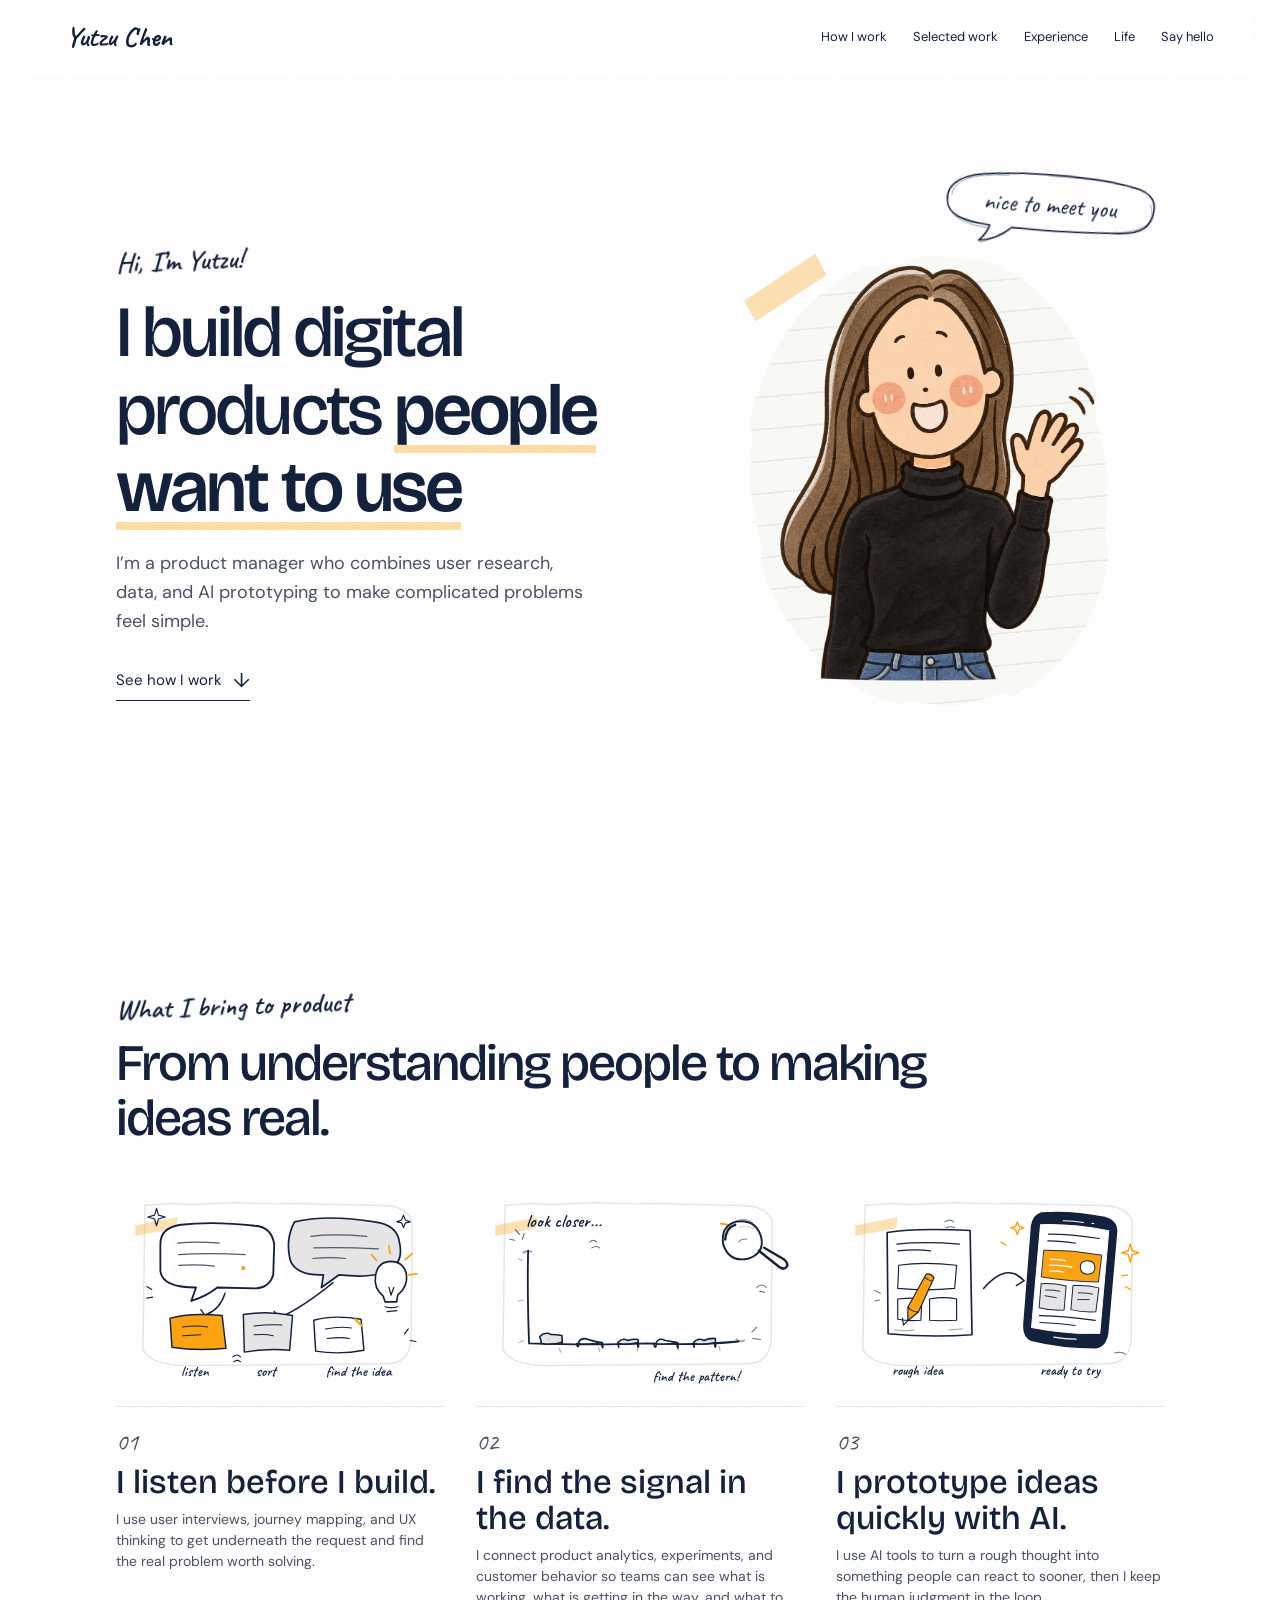
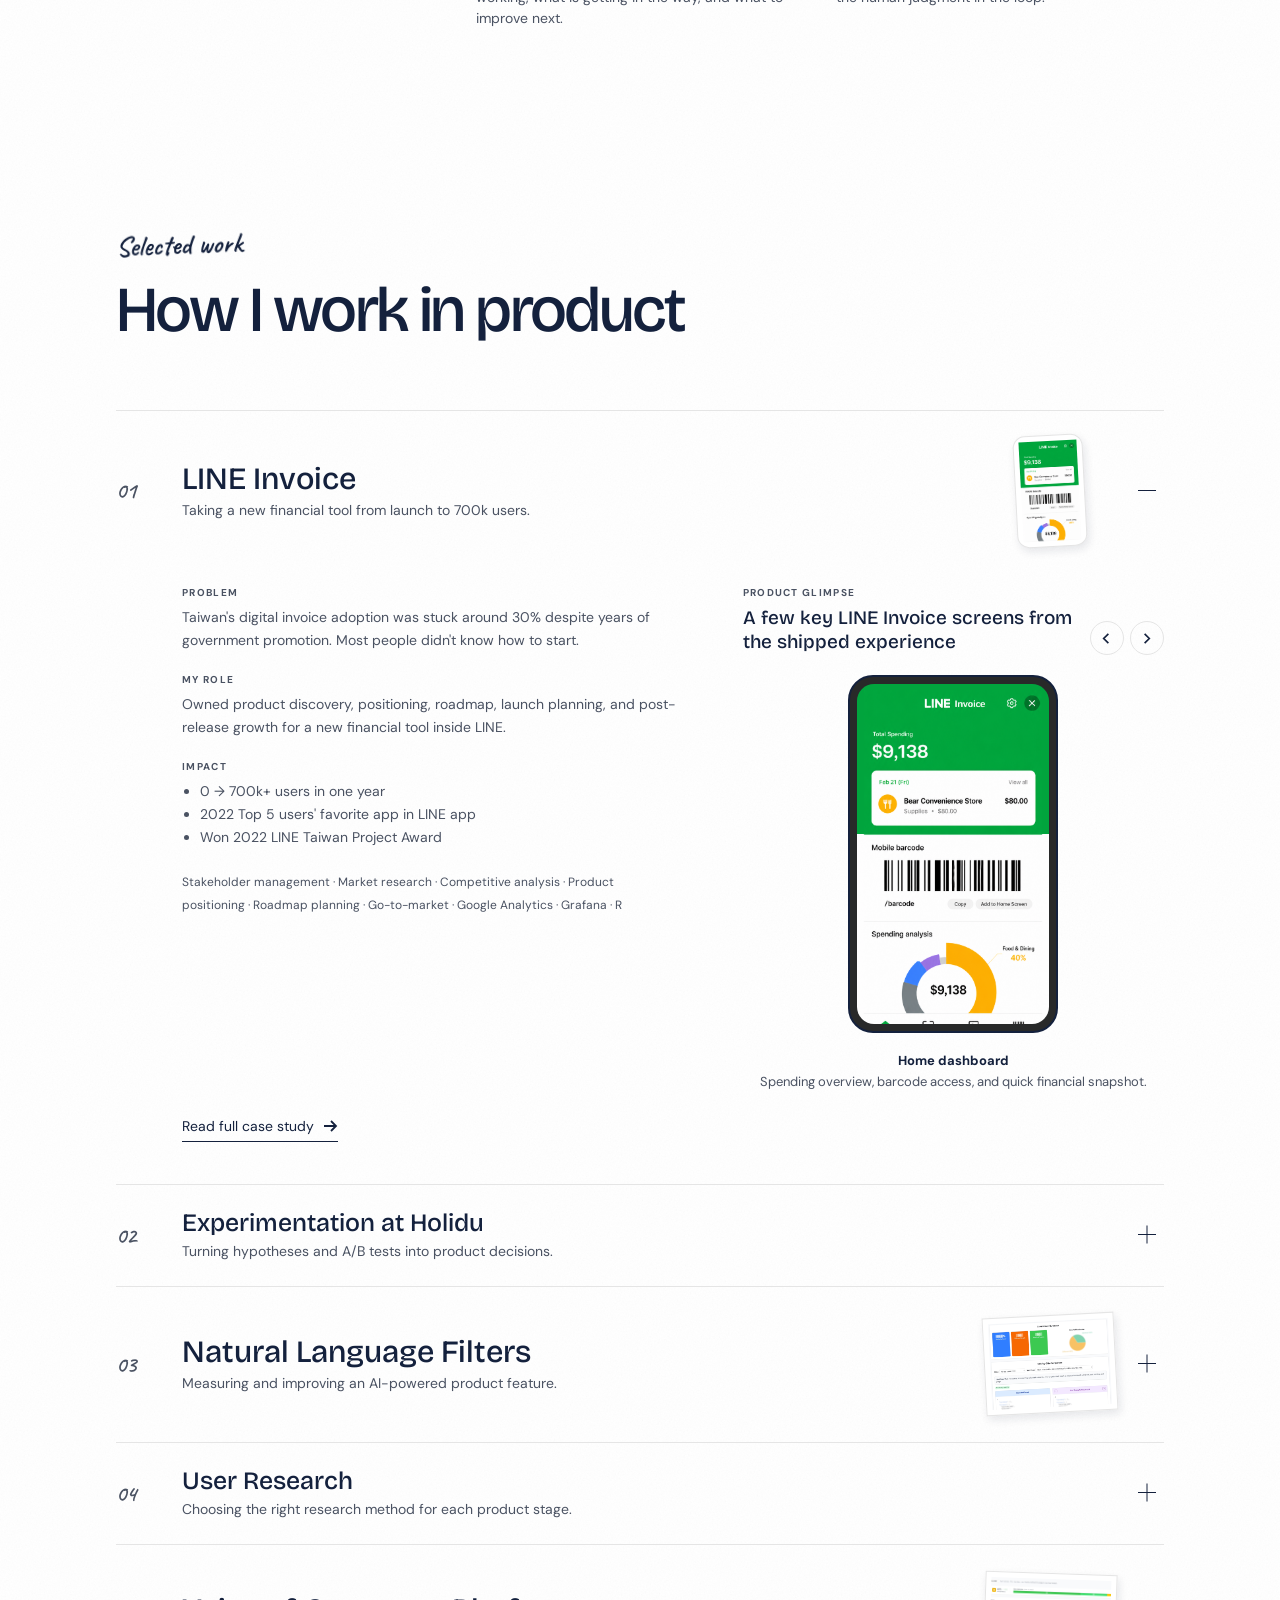
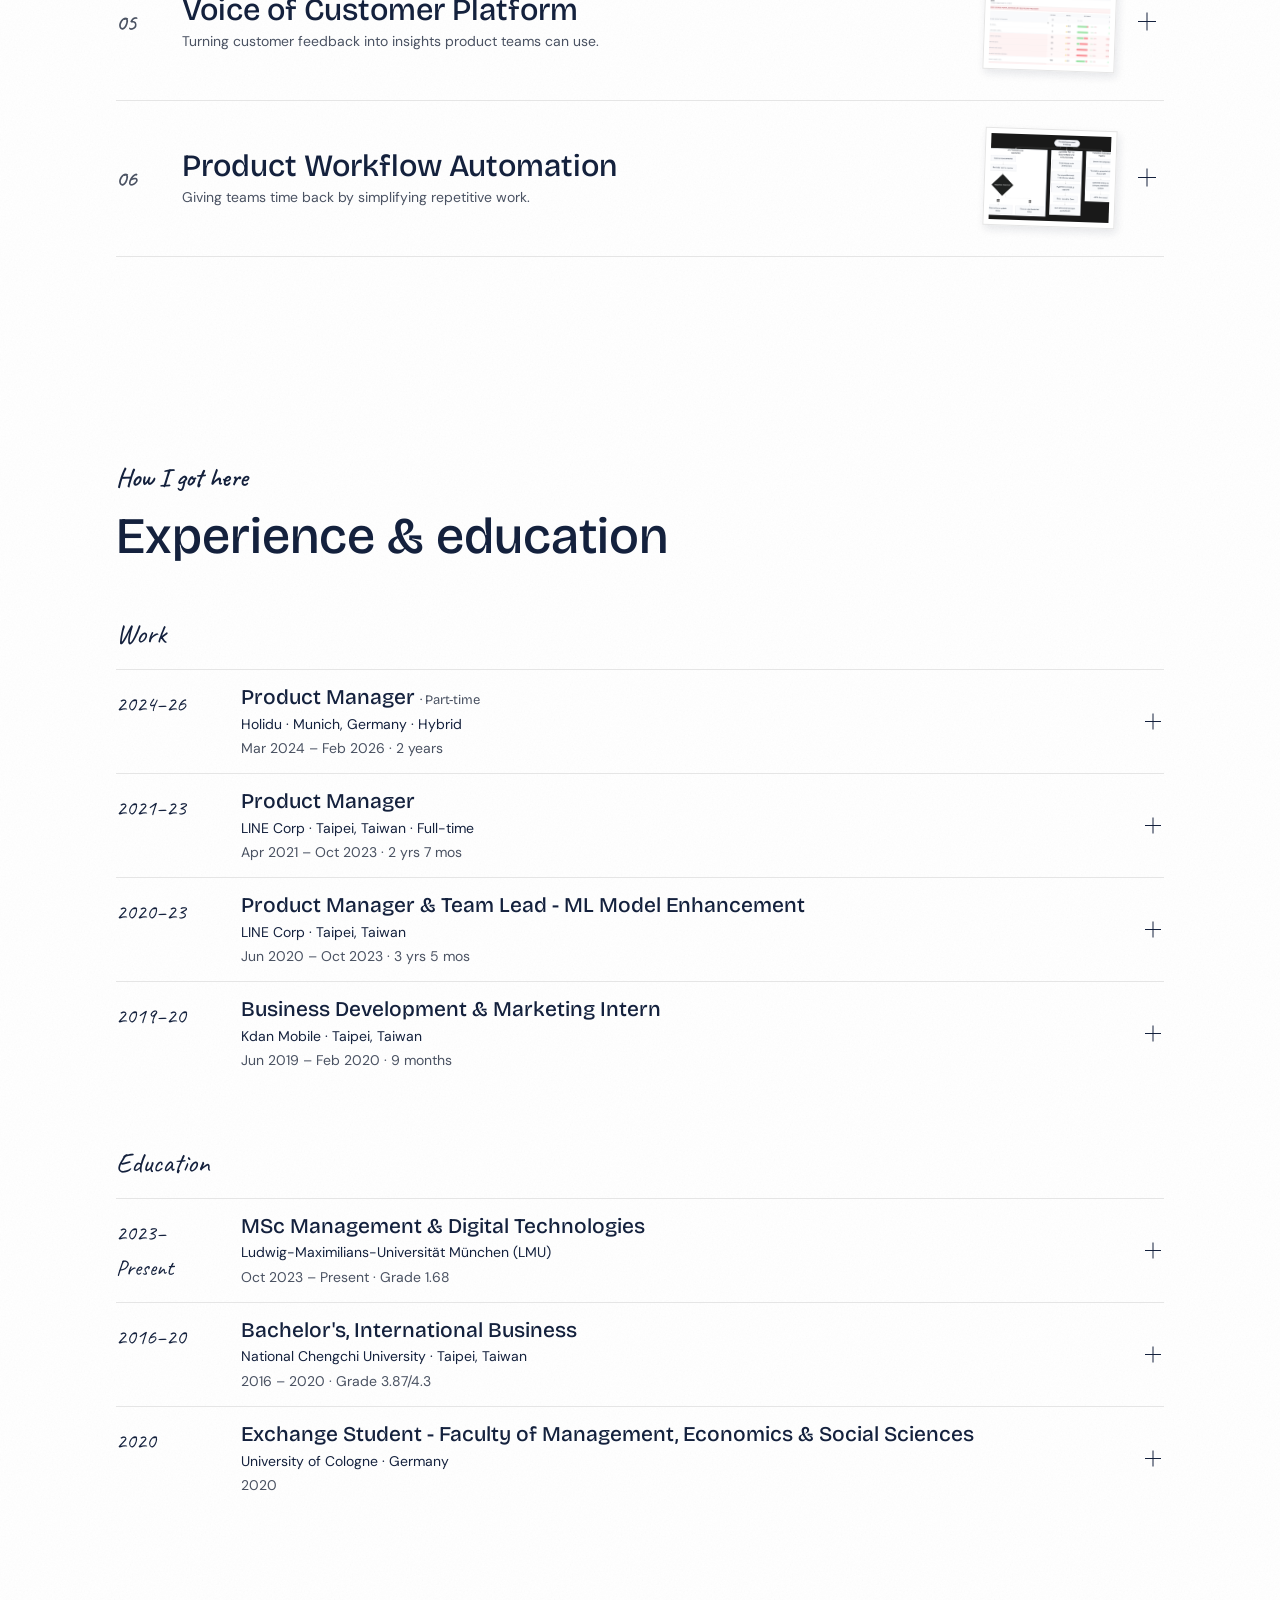
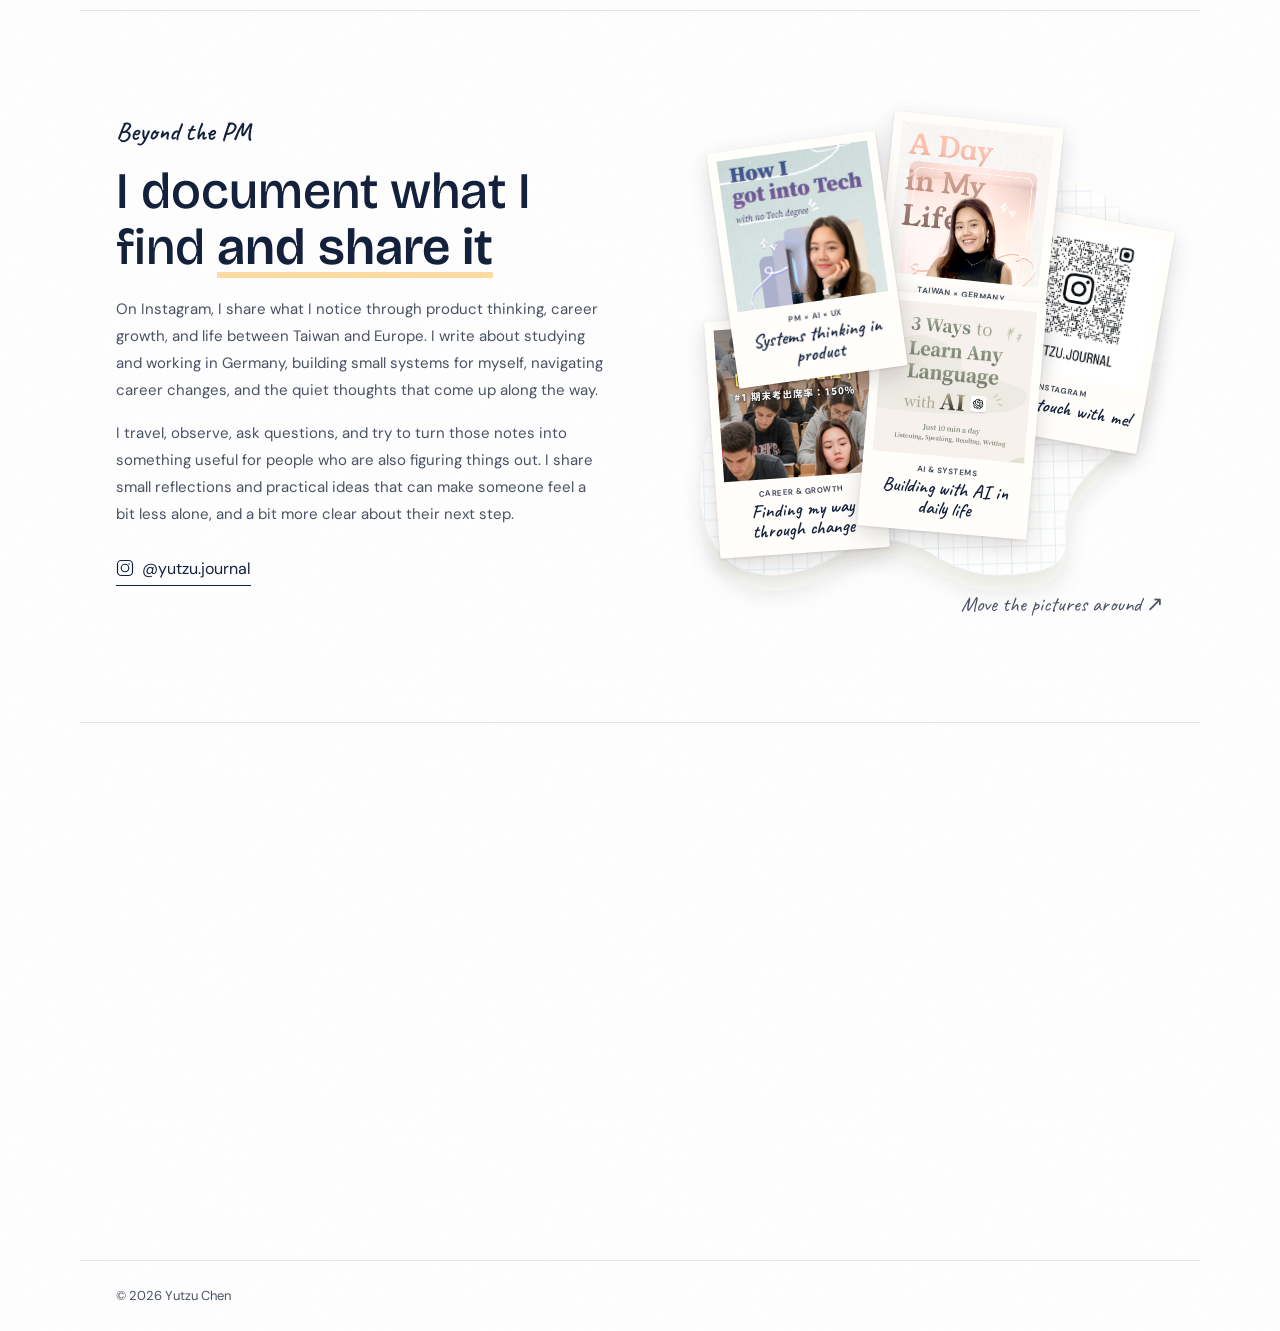
==== commit e27462cc: "v2.1" ====
--- a/index.html
+++ b/index.html
@@ -1,11 +1,11 @@
 <!DOCTYPE html>
-<html lang="en"><head><meta charset="UTF-8"><meta name="viewport" content="width=device-width, initial-scale=1.0"><meta name="theme-color" content="#f7f2e9"><title>Yutzu Chen | Product Manager</title><meta name="description" content="Yutzu Chen turns user insight, product data, and AI tools into better products."><link rel="preconnect" href="https://fonts.googleapis.com"><link rel="preconnect" href="https://fonts.gstatic.com" crossorigin><link href="https://fonts.googleapis.com/css2?family=Bricolage+Grotesque:wght@400;500;600;700&family=Caveat:wght@500;600;700&family=DM+Sans:opsz,wght@9..40,400;9..40,500;9..40,700&display=swap" rel="stylesheet"><link rel="stylesheet" href="styles/main.css?v=20261113-type2"><link rel="stylesheet" href="styles/stories.css?v=20261113-notes"></head>
+<html lang="en"><head><meta charset="UTF-8"><meta name="viewport" content="width=device-width, initial-scale=1.0"><meta name="theme-color" content="#f7f2e9"><title>Yutzu Chen | Product Manager</title><meta name="description" content="Yutzu Chen turns user insight, product data, and AI tools into better products."><link rel="preconnect" href="https://fonts.googleapis.com"><link rel="preconnect" href="https://fonts.gstatic.com" crossorigin><link href="https://fonts.googleapis.com/css2?family=Bricolage+Grotesque:wght@400;500;600;700&family=Caveat:wght@500;600;700&family=DM+Sans:opsz,wght@9..40,400;9..40,500;9..40,700&display=swap" rel="stylesheet"><link rel="stylesheet" href="styles/main.css?v=20261113-type2"><link rel="stylesheet" href="styles/stories.css?v=20261114-nohand"></head>
 <body><nav id="nav"><a class="logo" href="#top">Yutzu Chen</a><div class="nav-links"><a href="#stories">How I work</a><a href="#work">Selected work</a><a href="#experience">Experience</a><a href="#creator">Life</a><a href="#contact">Say hello</a></div></nav><main id="top">
 <section class="hero"><div class="hero-copy"><p class="scribble">Hi, I’m Yutzu!</p><h1>I build digital products <em>people want to use</em></h1><p class="intro">I’m a product manager who combines user research, data, and AI prototyping to make complicated problems feel simple.</p><a class="text-link" href="#stories">See how I work <span>↓</span></a></div><div class="hero-art"><span class="hello-note"><svg class="hello-bubble" viewBox="0 0 230 80" aria-hidden="true"><path class="bubble-line" d="M13 38C11 21 27 10 60 8C103 4 164 5 199 13C219 17 222 28 219 40C216 54 204 60 178 60C147 62 105 62 79 61C69 70 58 75 47 76C53 70 56 65 57 60C29 58 14 52 13 38Z"/><path class="bubble-sketch" d="M17 32C20 14 42 10 73 9M113 7C152 7 183 9 200 14M216 29C225 49 205 58 181 59M77 64C67 72 57 75 48 78M56 63C35 61 22 57 16 47"/></svg><span class="hello-words">nice to meet you</span></span><div class="portrait" role="img" aria-label="Hand-drawn illustration of Yutzu in a black sweater waving hello"><img class="portrait-body" src="img/yutzu-hero-black-sweater.png" alt=""><img class="portrait-hand" src="img/yutzu-hero-black-sweater.png" alt="" aria-hidden="true"><span class="portrait-blink blink-left" aria-hidden="true"></span><span class="portrait-blink blink-right" aria-hidden="true"></span></div></div></section>
 <section id="stories" class="stories"><header class="section-intro"><p class="scribble">What I bring to product</p><h2>From understanding people to making ideas real.</h2></header><div class="story-grid">
-<article class="story reveal"><div class="story-copy"><span class="story-no">01</span><h3>I listen before I build.</h3><p>I use user interviews, journey mapping, and UX thinking to get underneath the request and find the real problem worth solving.</p></div><div class="scene drawn-scene" aria-hidden="true"><svg viewBox="0 0 340 210" fill="none" xmlns="http://www.w3.org/2000/svg"><path class="wash" d="M20 82Q19 36 73 28T157 65Q175 109 130 150T38 150Q9 124 20 82Z" fill="#d6e1cc"/><path class="wash" d="M226 49Q258 22 298 42T313 124Q301 163 262 166T214 124Q203 88 226 49Z" fill="#f2dfae"/><g class="insight-bubble ink"><path fill="#fffdf8" d="M34 58Q36 39 63 40L113 42Q135 44 132 64L131 90Q129 105 111 106L87 106 72 119 74 106 57 105Q34 104 34 85Z"/><path d="M53 62l52 1M53 75l36 1M53 88l45 1"/></g><path class="flow-line ink" d="M145 91C170 86 183 87 200 91m-10-10 11 10-12 9"/><g class="idea-spark ink"><path fill="#fffdf8" d="M237 91c-11-8-12-24-4-34 8-11 27-12 36-2 10 10 9 27-2 36-4 4-6 7-6 12h-18c0-5-2-8-6-12Z"/><path d="M244 110h16M247 116h10M221 68l-9-2M279 66l9-3M251 43l1-9"/></g><text x="29" y="154" class="svg-note">user insights</text><text x="215" y="154" class="svg-note">product ideas</text></svg></div></article>
-<article class="story reverse reveal"><div class="story-copy"><span class="story-no">02</span><h3>I find the signal in the data.</h3><p>I connect product analytics, experiments, and customer behavior so teams can see what is working, what is getting in the way, and what to improve next.</p></div><div class="scene drawn-scene" aria-hidden="true"><svg viewBox="0 0 340 210" fill="none" xmlns="http://www.w3.org/2000/svg"><path class="wash" d="M31 131Q16 81 62 53T169 42Q220 24 270 61T294 145Q275 177 212 170T80 177Q39 174 31 131Z" fill="#e3e5d3"/><path class="ink" d="M57 39q-3 61 0 110 104 3 219 0"/><g class="chart-bars ink"><path class="bar bar-one" d="M78 149V119q10-2 20 0v30Z" fill="#cad9e0"/><path class="bar bar-two" d="M119 149V103q10-2 20 0v46Z" fill="#e3c9b7"/><path class="bar bar-three" d="M160 149V89q10-2 20 0v60Z" fill="#e9d59d"/><path class="bar bar-four" d="M201 149V62q10-2 20 0v87Z" fill="#b9c9a7"/><path class="bar bar-five" d="M242 149V47q10-2 20 0v102Z" fill="#dcaea4"/></g><path class="trend-line ink" d="M79 108q36-16 51-18t39-14q30-17 65-28l24-11m-15 0 15 0-3 14"/><text x="158" y="184" class="svg-note">finding the signal ↗</text></svg></div></article>
-<article class="story reveal"><div class="story-copy"><span class="story-no">03</span><h3>I prototype ideas quickly with AI.</h3><p>I use AI tools to turn a rough thought into something people can react to sooner, then I keep the human judgment in the loop.</p></div><div class="scene drawn-scene" aria-hidden="true"><svg viewBox="0 0 340 210" fill="none" xmlns="http://www.w3.org/2000/svg"><path class="wash" d="M24 105Q11 53 54 36T128 54Q161 92 132 144T57 168Q27 156 24 105Z" fill="#edd9cb"/><path class="wash" d="M215 63Q231 24 277 39T316 102Q320 151 276 167T211 143Q193 103 215 63Z" fill="#d4e1c8"/><g class="rough-sketch ink" transform="rotate(-5 82 100)"><path fill="#fffdf8" d="M48 42q31-3 66 0v110q-30 3-66 0Z"/><path d="M59 57h44v20H59zM59 88h44M59 98h30M59 114h17v17H59zM85 114h18v17H85z"/></g><path class="flow-line ink" d="M143 102q26-7 49 0m-10-10 10 10-10 9"/><g class="finished-prototype ink" transform="rotate(4 253 100)"><path fill="#fffdf8" d="M217 41q34-3 70 0v111q-36 3-70 0Z"/><path fill="#c8d8c1" d="M227 53h50v26h-50z"/><path d="M227 90h50M227 99h35"/><path fill="#ead5a2" d="M227 112h22v21h-22z"/><path fill="#e7c3b9" d="M255 112h22v21h-22z"/></g><text x="39" y="182" class="svg-note">rough idea</text><text x="215" y="182" class="svg-note">try it out!</text><path class="prototype-star ink" d="M202 40v12m-6-6h12"/></svg></div></article></div></section>
+<article class="story reveal"><div class="story-copy"><span class="story-no">01</span><h3>I listen before I build.</h3><p>I use user interviews, journey mapping, and UX thinking to get underneath the request and find the real problem worth solving.</p></div><div class="scene drawn-scene story-art" data-illustration="listening" aria-hidden="true"></div></article>
+<article class="story reverse reveal"><div class="story-copy"><span class="story-no">02</span><h3>I find the signal in the data.</h3><p>I connect product analytics, experiments, and customer behavior so teams can see what is working, what is getting in the way, and what to improve next.</p></div><div class="scene drawn-scene story-art" data-illustration="analytics" aria-hidden="true"></div></article>
+<article class="story reveal"><div class="story-copy"><span class="story-no">03</span><h3>I prototype ideas quickly with AI.</h3><p>I use AI tools to turn a rough thought into something people can react to sooner, then I keep the human judgment in the loop.</p></div><div class="scene drawn-scene story-art" data-illustration="prototype" aria-hidden="true"></div></article></div></section>
 <section id="work" class="work"><header class="section-intro"><p class="scribble">Selected work</p><h2>How I work in product</h2></header>
 <div class="cases-grid">
 
@@ -648,4 +648,4 @@
     </div>
   </div>
 </section>
-<section id="contact" class="contact"><p class="scribble">Let’s talk</p><h2>Have a product problem worth thinking about?</h2><a href="mailto:yutzu.yt.chen@gmail.com">yutzu.yt.chen@gmail.com <span>↗</span></a><div class="contact-links"><a href="https://www.linkedin.com/in/yutzuchen" target="_blank" rel="noopener">LinkedIn</a><a href="https://calendar.app.google/aSa8bnYkWLDBMPNfA" target="_blank" rel="noopener">Book a call</a></div></section></main><footer>© 2026 Yutzu Chen</footer><script src="scripts/main.js"></script></body></html>
+<section id="contact" class="contact"><p class="scribble">Let’s talk</p><h2>Have a product problem worth thinking about?</h2><a href="mailto:yutzu.yt.chen@gmail.com">yutzu.yt.chen@gmail.com <span>↗</span></a><div class="contact-links"><a href="https://www.linkedin.com/in/yutzuchen" target="_blank" rel="noopener">LinkedIn</a><a href="https://calendar.app.google/aSa8bnYkWLDBMPNfA" target="_blank" rel="noopener">Book a call</a></div></section></main><footer>© 2026 Yutzu Chen</footer><script src="scripts/story-illustrations.js?v=20261114-nohand"></script><script src="scripts/main.js?v=20261113-svg1"></script></body></html>
--- a/styles/stories.css
+++ b/styles/stories.css
@@ -47,94 +47,54 @@
 .story-copy > p { font-size: 14px; line-height: 1.5; margin: 0; }
 .scene { height: 215px; background: transparent; border: 0; border-radius: 0; overflow: visible; }
 .scene:after { display: none; }
-.scene-yutzu { bottom: 25px; width: 65px; height: 100px; font-size: 0; }
-.scene-yutzu:before { width: 53px; height: 53px; top: -36px; left: 3px; }
-.person { bottom: 32px; width: 47px; height: 72px; }
-.person:before { width: 38px; height: 38px; top: -29px; left: 1px; }
-.bubble { font-size: 17px; }
-.b-one { top: 12%; left: 1%; }
-.b-two { top: 12%; right: 0; }
-.n-one { bottom: 3px; }
-.n-two { bottom: 4px; }
-.line-draw { top: 53%; }
-.chart-card { inset: 20px 45px 32px 20px; padding: 15px; gap: 10px; }
-.data-arrow { right: 8px; top: 35px; font-size: 57px; }
-.circle-note { right: 3px; bottom: 0; font-size: 19px; }
-.sketch-screen, .built-screen { width: 96px; height: 139px; top: 32px; padding: 12px; }
-.sketch-screen { left: 12%; }
-.built-screen { right: 12%; }
-.sketch-screen span, .built-screen i { height: 16px; margin-bottom: 9px; }
-.built-screen b { height: 20px; }
-.arrow-flow { top: 62px; font-size: 55px; }
-.s-one { top: 22px; }
-.s-two { bottom: 10px; }
-
-.watercolor-scene { display: grid; place-items: center; }
-.watercolor-scene img { display: block; width: 100%; height: 100%; object-fit: contain; transform-origin: 50% 80%; }
-.scene-annotation { position: absolute; z-index: 1; color: #725048; font: 600 19px/1 var(--hand); white-space: nowrap; }
-.interview-note { top: 4%; left: 3%; transform: rotate(-8deg); }
-.data-note { right: 7%; top: 4%; transform: rotate(7deg); }
-.prototype-note { right: 3%; bottom: 4%; transform: rotate(-5deg); }
-.is-visible .watercolor-scene img { animation: illustration-arrive 1s cubic-bezier(.2,.7,.2,1) both, illustration-breathe 5s 1s ease-in-out infinite; }
-.is-visible .scene-annotation { animation: note-appear .7s .5s both; }
-@keyframes illustration-arrive { from { opacity: 0; transform: translateY(15px) scale(.96); } to { opacity: 1; transform: translateY(0) scale(1); } }
-@keyframes illustration-breathe { 50% { transform: translateY(-4px) rotate(.7deg); } }
-
 /* Individually animated ink drawings: insights, data, and prototypes. */
 .drawn-scene { display: grid; place-items: center; }
 .drawn-scene svg { width: 100%; height: 100%; overflow: visible; }
-.drawn-scene .ink { stroke: var(--ink-black); stroke-width: 2.4; stroke-linecap: round; stroke-linejoin: round; }
-.drawn-scene .wash { opacity: .7; }
-.drawn-scene .wash[fill="#d6e1cc"], .drawn-scene .wash[fill="#d4e1c8"], .drawn-scene .wash[fill="#e3e5d3"] { fill: #e5e5e5; }
-.drawn-scene .wash[fill="#f2dfae"], .drawn-scene .wash[fill="#edd9cb"] { fill: #ffe6b9; }
-.drawn-scene [fill="#cad9e0"], .drawn-scene [fill="#b9c9a7"], .drawn-scene [fill="#c8d8c1"] { fill: var(--ash-grey); }
-.drawn-scene [fill="#e3c9b7"], .drawn-scene [fill="#dcaea4"], .drawn-scene [fill="#e7c3b9"] { fill: var(--air-force-blue); }
-.drawn-scene [fill="#e9d59d"], .drawn-scene [fill="#ead5a2"] { fill: #c4cbd7; }
-.drawn-scene .svg-note { font: 600 18px 'Caveat', cursive; fill: var(--dark-teal); }
-.drawn-scene .bar { transform-box: fill-box; transform-origin: center bottom; }
-.drawn-scene .idea-spark, .drawn-scene .finished-prototype, .drawn-scene .prototype-star { transform-box: fill-box; transform-origin: center; }
-.is-visible .bar-one { animation: draw-bar .65s .15s ease-out both; }
-.is-visible .bar-two { animation: draw-bar .65s .25s ease-out both; }
-.is-visible .bar-three { animation: draw-bar .65s .35s ease-out both; }
-.is-visible .bar-four { animation: draw-bar .65s .45s ease-out both; }
-.is-visible .bar-five { animation: draw-bar .65s .55s ease-out both; }
-.is-visible .trend-line { stroke-dasharray: 220; animation: draw-trend .8s .75s ease-out both; }
-.is-visible .flow-line { stroke-dasharray: 80; animation: draw-flow .65s .45s ease-out both; }
-.is-visible .insight-bubble, .is-visible .rough-sketch { animation: ink-arrive .55s ease-out both; }
-.is-visible .idea-spark, .is-visible .finished-prototype { animation: bring-idea .55s .95s ease-out both; }
-.is-visible .prototype-star { animation: bring-idea .4s 1.25s ease-out both; }
-@keyframes draw-bar { from { transform: scaleY(.03); } to { transform: scaleY(1); } }
-@keyframes draw-trend { from { stroke-dashoffset: 220; } to { stroke-dashoffset: 0; } }
-@keyframes draw-flow { from { stroke-dashoffset: 80; } to { stroke-dashoffset: 0; } }
-@keyframes bring-idea { from { opacity: 0; translate: -5px 4px; } to { opacity: 1; translate: 0 0; } }
-@keyframes ink-arrive { from { opacity: 0; translate: 0 6px; } to { opacity: 1; translate: 0 0; } }
-
-/* Each small scene animates when it comes into view. */
-.chart-card i { animation: none; transform: scaleY(0); transform-origin: bottom; }
-.is-visible .chart-card i { animation: bar-rise .8s cubic-bezier(.2,.7,.2,1) both; }
-.is-visible .chart-card i:nth-child(2) { animation-delay: .12s; }
-.is-visible .chart-card i:nth-child(3) { animation-delay: .24s; }
-.is-visible .chart-card i:nth-child(4) { animation-delay: .36s; }
-.is-visible .chart-card i:nth-child(5) { animation-delay: .48s; }
-.is-visible .bubble, .is-visible .note { animation: note-appear .7s both; }
-.is-visible .b-two, .is-visible .n-two { animation-delay: .35s; }
-.is-visible .n-one { animation-delay: .55s; }
-.is-visible .n-two { animation-delay: .75s; }
-.is-visible .person, .is-visible .scene-yutzu { animation: talk 3s ease-in-out infinite; }
-.is-visible .p-one { animation-delay: .4s; }
-.is-visible .p-two { animation-delay: .8s; }
-.is-visible .sketch-screen { animation: sketch-in .8s ease both; }
-.is-visible .built-screen { animation: built-in .8s .45s ease both; }
-.is-visible .arrow-flow { animation: arrow-in .7s .3s both; }
-.is-visible .spark { animation: twinkle 2.5s .8s ease-in-out infinite; }
-@keyframes bar-rise { to { transform: scaleY(1); } }
-@keyframes note-appear { from { opacity: 0; translate: 0 12px; scale: .9; } to { opacity: 1; translate: 0 0; scale: 1; } }
-@keyframes talk { 50% { translate: 0 -5px; } }
-@keyframes sketch-in { from { opacity: 0; translate: -20px 0; } }
-@keyframes built-in { from { opacity: 0; translate: 20px 0; scale: .9; } }
-@keyframes arrow-in { from { opacity: 0; translate: -10px 0; } }
-@keyframes twinkle { 50% { scale: 1.25; opacity: .55; } }
-
+.story-art { position: relative; transform: none !important; will-change: auto; }
+.story-art .story-svg { position: absolute; inset: 0; display: block; width: 100%; height: 100%; overflow: visible; }
+.story-art .story-hand { fill: #14213D; font: 600 19px/1 'Caveat', cursive; }
+.story-art .story-hand-small { font-size: 15px; }
+.story-art .story-hand-orange { fill: #FCA311; }
+.story-art .listen-bubble, .story-art .listen-note, .story-art .proto-wireframe, .story-art .proto-product, .story-art .proto-ui-card { transform-box: fill-box; transform-origin: center; }
+.story-art .listen-arrow, .story-art .proto-sketch-line, .story-art .proto-arrow-line { stroke-dasharray: 100; stroke-dashoffset: 0; }
+.story-art.is-playing .listen-bubble-one { animation: listen-bubble-one 6.6s ease-in-out infinite; }
+.story-art.is-playing .listen-bubble-two { animation: listen-bubble-two 6.6s ease-in-out infinite; }
+.story-art.is-playing .listen-note-one { animation: listen-note-one 6.6s ease-in-out infinite; }
+.story-art.is-playing .listen-note-two { animation: listen-note-two 6.6s ease-in-out infinite; }
+.story-art.is-playing .listen-note-three { animation: listen-note-three 6.6s ease-in-out infinite; }
+.story-art.is-playing .listen-arrow { animation: listen-arrow 6.6s ease-in-out infinite; }
+.story-art.is-playing .listen-arrow.second { animation-delay: .25s; }
+.story-art.is-playing .listen-bulb-core { animation: listen-bulb-on 6.6s ease-in-out infinite; }
+.story-art.is-playing .listen-rays { animation: listen-rays 6.6s ease-in-out infinite; }
+.story-art.is-playing .proto-wireframe { animation: proto-sketch-appear 6.6s ease-in-out infinite; }
+.story-art.is-playing .proto-sketch-line { animation: proto-line-draw 6.6s ease-in-out infinite; }
+.story-art.is-playing .proto-sketch-line:nth-child(2) { animation-delay: .2s; }
+.story-art.is-playing .proto-pencil-motion { animation: proto-pencil-move 6.6s ease-in-out infinite; }
+.story-art.is-playing .proto-arrow-line { animation: proto-arrow-draw 6.6s ease-in-out infinite; }
+.story-art.is-playing .proto-product { animation: proto-product-appear 6.6s ease-in-out infinite; }
+.story-art.is-playing .proto-ui-card-one { animation: proto-ui-one 6.6s ease-in-out infinite; }
+.story-art.is-playing .proto-ui-card-two { animation: proto-ui-two 6.6s ease-in-out infinite; }
+.story-art.is-playing .proto-ui-card-three { animation: proto-ui-three 6.6s ease-in-out infinite; }
+.story-art.is-playing .proto-ui-highlight { animation: proto-highlight 6.6s ease-in-out infinite; }
+.story-art.is-playing .proto-sparkles { animation: proto-sparkles 6.6s ease-in-out infinite; }
+@keyframes listen-bubble-one { 0%, 3%, 100% { opacity: 0; transform: translateY(8px) scale(.96); } 13%, 81% { opacity: 1; transform: none; } 94% { opacity: 0; transform: translateY(-3px); } }
+@keyframes listen-bubble-two { 0%, 11%, 100% { opacity: 0; transform: translate(7px, 7px) scale(.96); } 23%, 82% { opacity: 1; transform: none; } 94% { opacity: 0; transform: translateY(-3px); } }
+@keyframes listen-note-one { 0%, 19%, 100% { opacity: 0; transform: translate(-6px, 11px) rotate(-5deg); } 32%, 65% { opacity: 1; transform: translateY(-2px) rotate(-2deg); } 80% { opacity: 1; transform: translate(3px, -7px) rotate(1deg); } 94% { opacity: 0; transform: translate(3px, -8px); } }
+@keyframes listen-note-two { 0%, 24%, 100% { opacity: 0; transform: translateY(12px) rotate(4deg); } 38%, 65% { opacity: 1; transform: translateY(-3px) rotate(2deg); } 80% { opacity: 1; transform: translate(-4px, -8px) rotate(-2deg); } 94% { opacity: 0; transform: translate(-4px, -8px); } }
+@keyframes listen-note-three { 0%, 29%, 100% { opacity: 0; transform: translate(5px, 10px) rotate(5deg); } 43%, 65% { opacity: 1; transform: translateY(-2px) rotate(2deg); } 80% { opacity: 1; transform: translate(-3px, -7px) rotate(-1deg); } 94% { opacity: 0; transform: translate(-3px, -8px); } }
+@keyframes listen-arrow { 0%, 27%, 100% { stroke-dashoffset: 100; opacity: 0; } 44%, 80% { stroke-dashoffset: 0; opacity: 1; } 94% { stroke-dashoffset: 0; opacity: 0; } }
+@keyframes listen-bulb-on { 0%, 43%, 100% { fill: #FFFFFF; } 51%, 80% { fill: #FCA311; } 94% { fill: #FFFFFF; } }
+@keyframes listen-rays { 0%, 46%, 100% { opacity: 0; } 53%, 79% { opacity: 1; } 92% { opacity: 0; } }
+@keyframes proto-sketch-appear { 0%, 3%, 100% { opacity: 0; transform: translateY(4px); } 12%, 78% { opacity: 1; transform: none; } 94% { opacity: 0; } }
+@keyframes proto-line-draw { 0%, 7%, 100% { stroke-dashoffset: 100; } 37%, 83% { stroke-dashoffset: 0; } 94% { stroke-dashoffset: 100; } }
+@keyframes proto-pencil-move { 0%, 5%, 100% { opacity: 0; transform: translate(-9px, -10px); } 13% { opacity: 1; transform: translate(0, 0); } 26% { opacity: 1; transform: translate(11px, -13px); } 38% { opacity: 1; transform: translate(3px, 5px); } 57% { opacity: 1; transform: translate(3px, 5px); } 75%, 95% { opacity: 0; transform: translate(9px, 11px); } }
+@keyframes proto-arrow-draw { 0%, 31%, 100% { opacity: 0; stroke-dashoffset: 100; } 48%, 82% { opacity: 1; stroke-dashoffset: 0; } 94% { opacity: 0; } }
+@keyframes proto-product-appear { 0%, 34%, 100% { opacity: 0; transform: translate(-18px, 9px) scale(.91); } 54%, 84% { opacity: 1; transform: none; } 95% { opacity: 0; transform: translate(3px, -3px); } }
+@keyframes proto-ui-one { 0%, 41%, 100% { opacity: 0; transform: translate(9px, -8px); } 58%, 84% { opacity: 1; transform: none; } 94% { opacity: 0; } }
+@keyframes proto-ui-two { 0%, 45%, 100% { opacity: 0; transform: translate(-10px, 9px); } 62%, 84% { opacity: 1; transform: none; } 94% { opacity: 0; } }
+@keyframes proto-ui-three { 0%, 49%, 100% { opacity: 0; transform: translateY(7px); } 65%, 84% { opacity: 1; transform: none; } 94% { opacity: 0; } }
+@keyframes proto-highlight { 0%, 50%, 100% { fill: #FFFFFF; } 65%, 84% { fill: #FCA311; } 94% { fill: #FFFFFF; } }
+@keyframes proto-sparkles { 0%, 53%, 100% { opacity: 0; transform: scale(.8); } 65%, 82% { opacity: 1; transform: scale(1); } 94% { opacity: 0; } }
 /* Restored case studies, timeline, and personal journal. */
 .cases-grid { display: flex; flex-direction: column; }
 .case-card { display: block; padding: 0; border-top: 1px solid var(--line); }
@@ -288,6 +248,4 @@
   #automationPreview.is-visible .case-laptop { animation: none; transform: none; }
   .motion-ready .reveal, .motion-ready .section-intro, .motion-ready .project, .motion-ready .about > div, .motion-ready .contact > * { opacity: 1; transform: none; transition: none; }
   .scene, .hero-art { transform: none; }
-  .chart-card i { transform: scaleY(1); }
-  .is-visible .chart-card i, .is-visible .bubble, .is-visible .note, .is-visible .person, .is-visible .scene-yutzu, .is-visible .sketch-screen, .is-visible .built-screen, .is-visible .arrow-flow, .is-visible .spark { animation: none; }
 }
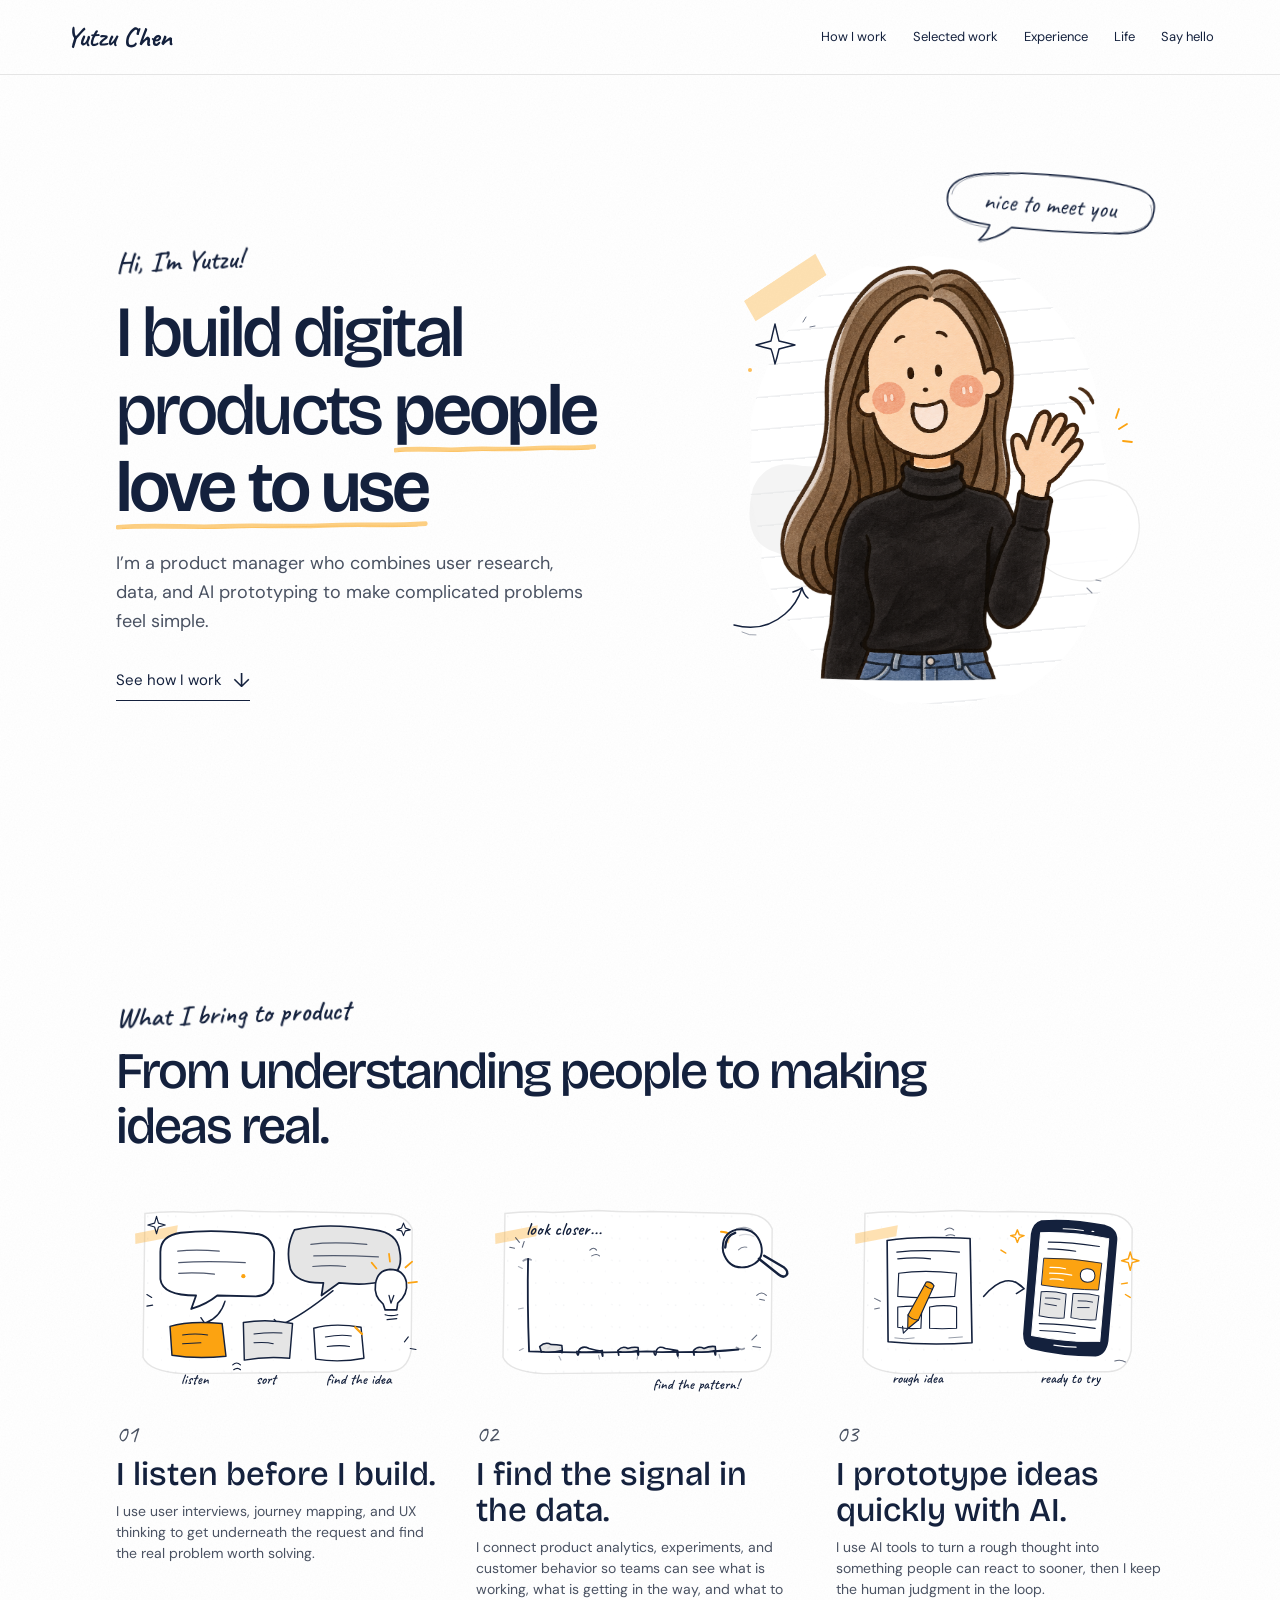
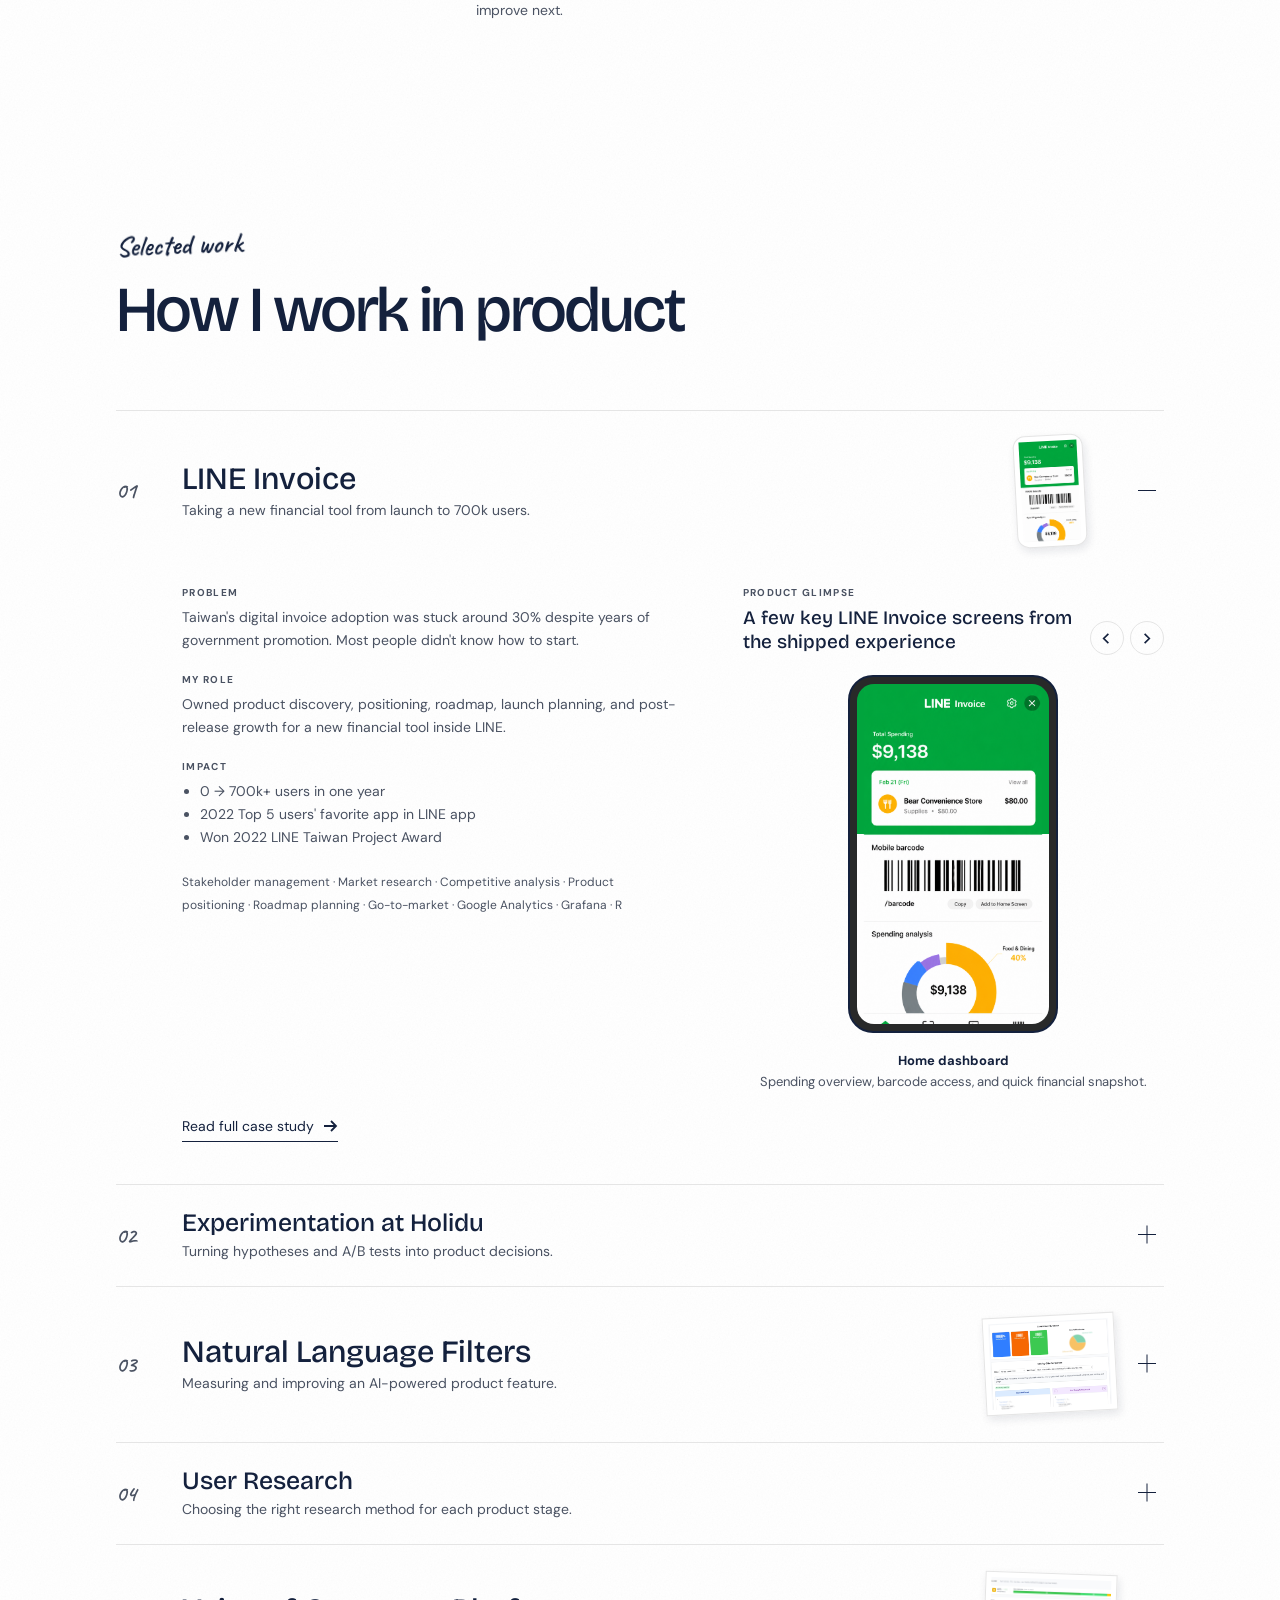
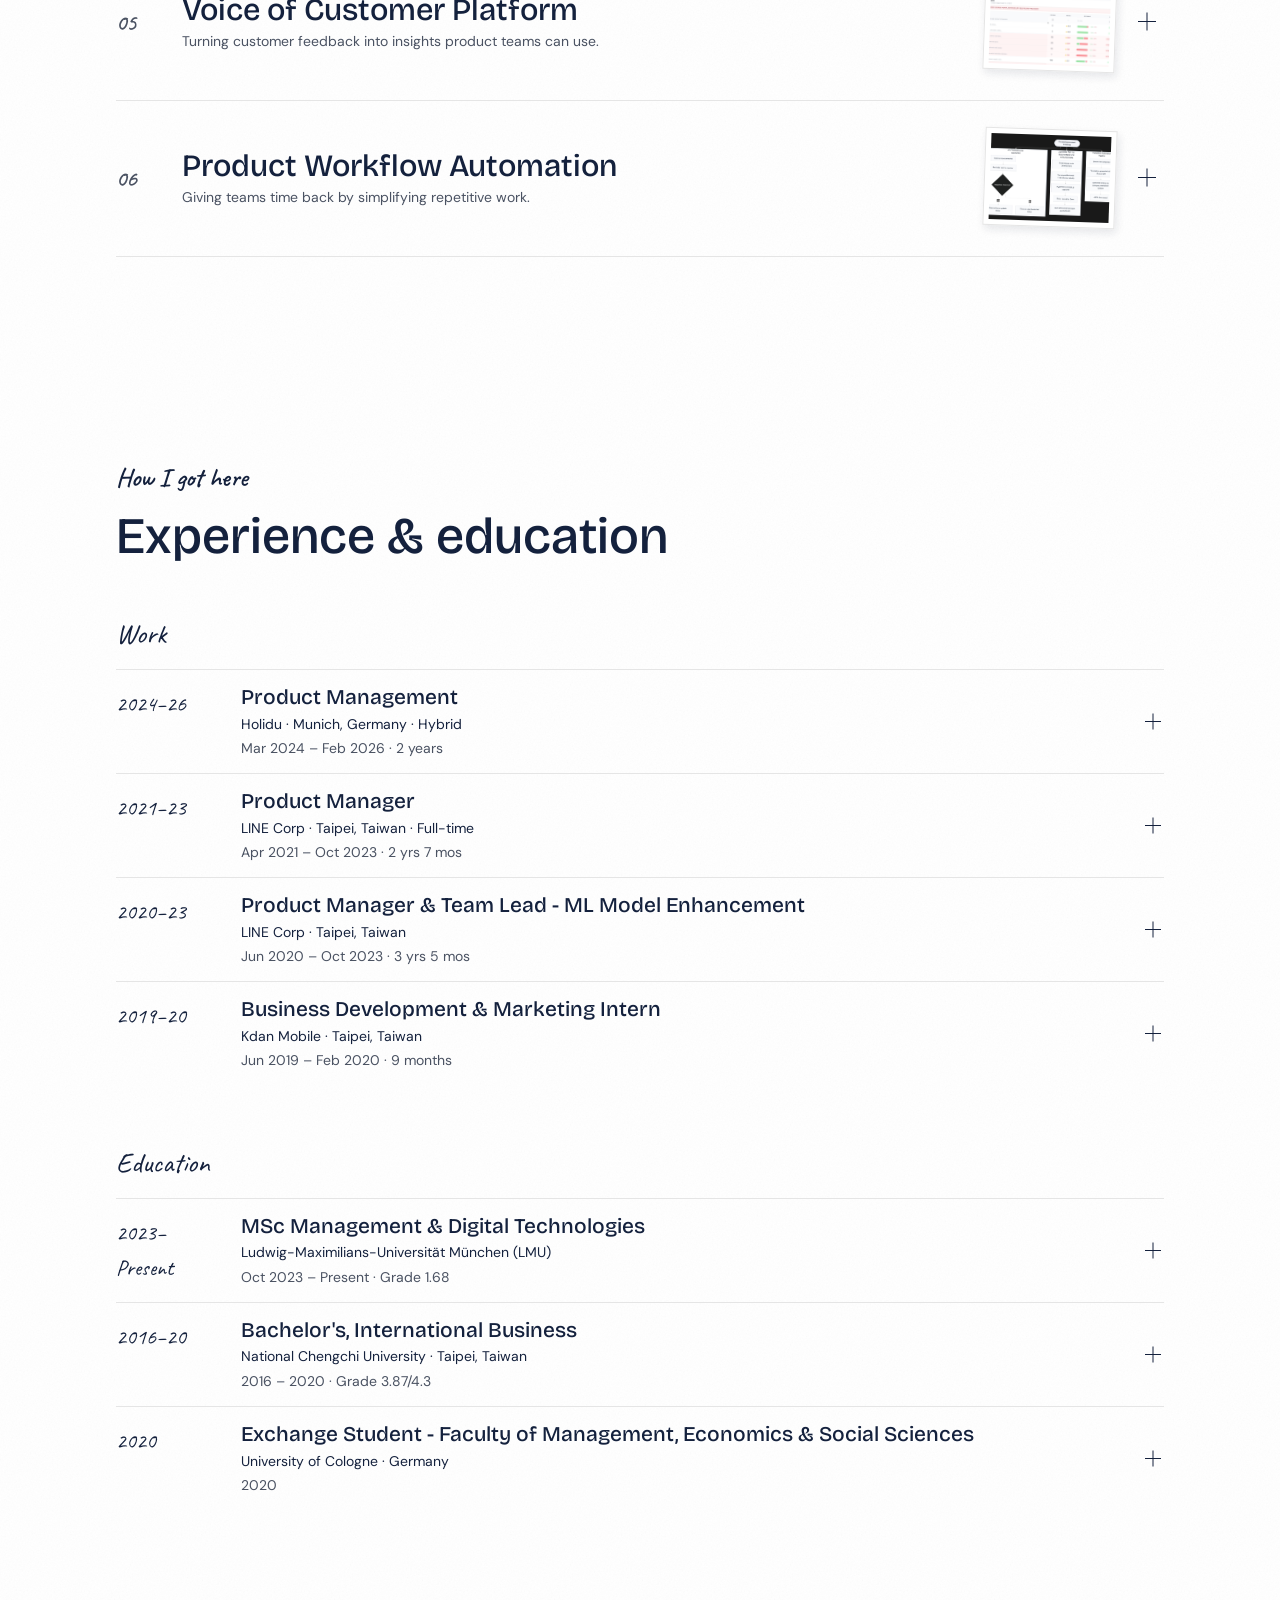
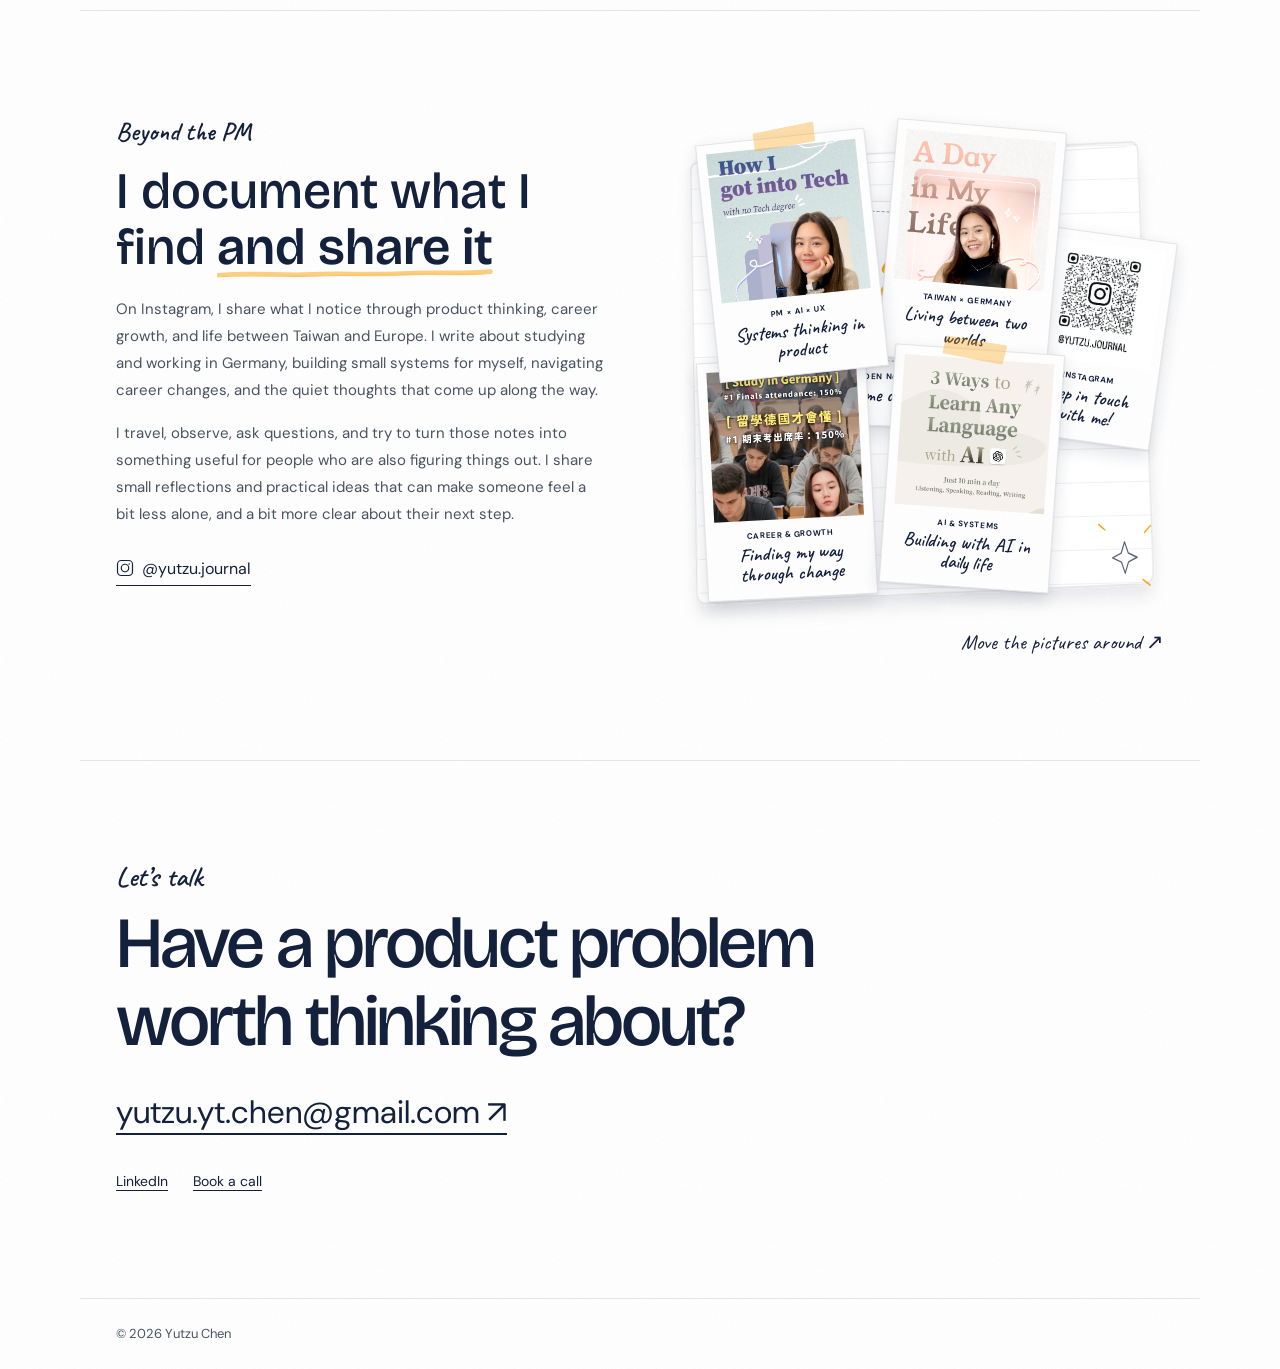
==== commit e87b6ca5: "v2.2" ====
--- a/index.html
+++ b/index.html
@@ -1,7 +1,7 @@
 <!DOCTYPE html>
-<html lang="en"><head><meta charset="UTF-8"><meta name="viewport" content="width=device-width, initial-scale=1.0"><meta name="theme-color" content="#f7f2e9"><title>Yutzu Chen | Product Manager</title><meta name="description" content="Yutzu Chen turns user insight, product data, and AI tools into better products."><link rel="preconnect" href="https://fonts.googleapis.com"><link rel="preconnect" href="https://fonts.gstatic.com" crossorigin><link href="https://fonts.googleapis.com/css2?family=Bricolage+Grotesque:wght@400;500;600;700&family=Caveat:wght@500;600;700&family=DM+Sans:opsz,wght@9..40,400;9..40,500;9..40,700&display=swap" rel="stylesheet"><link rel="stylesheet" href="styles/main.css?v=20261113-type2"><link rel="stylesheet" href="styles/stories.css?v=20261114-nohand"></head>
+<html lang="en"><head><meta charset="UTF-8"><meta name="viewport" content="width=device-width, initial-scale=1.0"><meta name="theme-color" content="#f7f2e9"><title>Yutzu Chen | Product Manager</title><meta name="description" content="Yutzu Chen turns user insight, product data, and AI tools into better products."><link rel="preconnect" href="https://fonts.googleapis.com"><link rel="preconnect" href="https://fonts.gstatic.com" crossorigin><link href="https://fonts.googleapis.com/css2?family=Bricolage+Grotesque:wght@400;500;600;700&family=Caveat:wght@500;600;700&family=DM+Sans:opsz,wght@9..40,400;9..40,500;9..40,700&display=swap" rel="stylesheet"><link rel="stylesheet" href="styles/main.css?v=20261113-type2"><link rel="stylesheet" href="styles/stories.css?v=20261114-nav-layer"></head>
 <body><nav id="nav"><a class="logo" href="#top">Yutzu Chen</a><div class="nav-links"><a href="#stories">How I work</a><a href="#work">Selected work</a><a href="#experience">Experience</a><a href="#creator">Life</a><a href="#contact">Say hello</a></div></nav><main id="top">
-<section class="hero"><div class="hero-copy"><p class="scribble">Hi, I’m Yutzu!</p><h1>I build digital products <em>people want to use</em></h1><p class="intro">I’m a product manager who combines user research, data, and AI prototyping to make complicated problems feel simple.</p><a class="text-link" href="#stories">See how I work <span>↓</span></a></div><div class="hero-art"><span class="hello-note"><svg class="hello-bubble" viewBox="0 0 230 80" aria-hidden="true"><path class="bubble-line" d="M13 38C11 21 27 10 60 8C103 4 164 5 199 13C219 17 222 28 219 40C216 54 204 60 178 60C147 62 105 62 79 61C69 70 58 75 47 76C53 70 56 65 57 60C29 58 14 52 13 38Z"/><path class="bubble-sketch" d="M17 32C20 14 42 10 73 9M113 7C152 7 183 9 200 14M216 29C225 49 205 58 181 59M77 64C67 72 57 75 48 78M56 63C35 61 22 57 16 47"/></svg><span class="hello-words">nice to meet you</span></span><div class="portrait" role="img" aria-label="Hand-drawn illustration of Yutzu in a black sweater waving hello"><img class="portrait-body" src="img/yutzu-hero-black-sweater.png" alt=""><img class="portrait-hand" src="img/yutzu-hero-black-sweater.png" alt="" aria-hidden="true"><span class="portrait-blink blink-left" aria-hidden="true"></span><span class="portrait-blink blink-right" aria-hidden="true"></span></div></div></section>
+<section class="hero"><div class="hero-copy"><p class="scribble">Hi, I’m Yutzu!</p><h1>I build digital products <em>people love to use</em></h1><p class="intro">I’m a product manager who combines user research, data, and AI prototyping to make complicated problems feel simple.</p><a class="text-link" href="#stories">See how I work <span>↓</span></a></div><div class="hero-art"><svg class="hero-doodles" viewBox="0 0 470 620" aria-hidden="true" xmlns="http://www.w3.org/2000/svg"><g class="hero-soft-shapes"><path d="M59 325Q72 295 109 303Q137 302 152 327Q168 355 142 381Q116 404 81 389Q46 378 59 325Z" fill="#E5E5E5" opacity=".42"/><path d="M364 326Q401 307 432 328Q453 352 441 386Q428 413 397 418Q358 419 340 390Q324 349 364 326Z" fill="#FFFFFF" stroke="#E5E5E5" stroke-width="1.3" opacity=".8"/></g><g class="doodle-star" fill="none" stroke="#14213D" stroke-width="1.4" stroke-linecap="round" stroke-linejoin="round"><path d="M77 178Q79 169 81 161Q83 170 85 178Q94 180 101 182Q92 184 85 186Q83 195 81 201Q79 191 77 186Q68 184 62 182Q70 180 77 178Z"/><path d="M109 159l3-5m4 10 5-1" stroke-width="1" opacity=".6"/><circle cx="56" cy="207" r="2" fill="#FCA311" stroke="none" opacity=".7"/></g><g class="doodle-arrow" fill="none" stroke="#14213D" stroke-width="1.5" stroke-linecap="round" stroke-linejoin="round"><path d="M40 462Q69 470 91 451Q103 441 108 425"/><path d="M99 429Q105 427 108 425Q110 432 114 435"/><path d="M48 469q8 4 14 3" stroke-width=".8" opacity=".5"/></g><g class="doodle-lines" fill="none" stroke="#FCA311" stroke-width="1.8" stroke-linecap="round"><path d="M425 266l8-5m-4 17 9 1m-16-24 3-9"/><path d="M393 425l5 5m4-13 5 1" stroke="#14213D" stroke-width="1.1" opacity=".48"/></g></svg><span class="hello-note"><svg class="hello-bubble" viewBox="0 0 230 80" aria-hidden="true"><path class="bubble-line" d="M13 38C11 21 27 10 60 8C103 4 164 5 199 13C219 17 222 28 219 40C216 54 204 60 178 60C147 62 105 62 79 61C69 70 58 75 47 76C53 70 56 65 57 60C29 58 14 52 13 38Z"/><path class="bubble-sketch" d="M17 32C20 14 42 10 73 9M113 7C152 7 183 9 200 14M216 29C225 49 205 58 181 59M77 64C67 72 57 75 48 78M56 63C35 61 22 57 16 47"/></svg><span class="hello-words">nice to meet you</span></span><div class="portrait" role="img" aria-label="Hand-drawn illustration of Yutzu in a black sweater waving hello"><img class="portrait-body" src="img/yutzu-hero-black-sweater.png" alt=""><img class="portrait-hand" src="img/yutzu-hero-black-sweater.png" alt="" aria-hidden="true"><span class="portrait-blink blink-left" aria-hidden="true"></span><span class="portrait-blink blink-right" aria-hidden="true"></span><span class="portrait-hover-target" aria-hidden="true"></span></div></div></section>
 <section id="stories" class="stories"><header class="section-intro"><p class="scribble">What I bring to product</p><h2>From understanding people to making ideas real.</h2></header><div class="story-grid">
 <article class="story reveal"><div class="story-copy"><span class="story-no">01</span><h3>I listen before I build.</h3><p>I use user interviews, journey mapping, and UX thinking to get underneath the request and find the real problem worth solving.</p></div><div class="scene drawn-scene story-art" data-illustration="listening" aria-hidden="true"></div></article>
 <article class="story reverse reveal"><div class="story-copy"><span class="story-no">02</span><h3>I find the signal in the data.</h3><p>I connect product analytics, experiments, and customer behavior so teams can see what is working, what is getting in the way, and what to improve next.</p></div><div class="scene drawn-scene story-art" data-illustration="analytics" aria-hidden="true"></div></article>
@@ -425,7 +425,7 @@
         <div class="tl-year">2024–26</div>
         <div class="tl-dot-wrap"><div class="tl-dot"></div></div>
         <details class="tl-body">
-          <summary class="tl-heading"><div class="tl-heading-copy"><h4>Product Manager <span style="font-weight:400;color:var(--muted);font-size:13px">· Part-time</span></h4>
+          <summary class="tl-heading"><div class="tl-heading-copy"><h4>Product Management</h4>
           <div class="tl-co">Holidu · Munich, Germany · Hybrid</div>
           <div class="tl-date">Mar 2024 – Feb 2026 · 2 years</div></div><span class="tl-toggle" aria-hidden="true"></span></summary>
           <p class="tl-summary">Drove experimentation and AI workflow projects across product teams at Holidu. Turned business goals and user needs into clearer product decisions, and turned messy operations into automations.</p>
@@ -570,30 +570,27 @@
         <div class="album-board" id="albumBoard">
           <svg class="album-paper" viewBox="0 0 560 450" preserveAspectRatio="none" aria-hidden="true">
             <defs>
-              <filter id="paperShadow" x="-12%" y="-12%" width="124%" height="128%">
-                <feDropShadow dx="0" dy="16" stdDeviation="12" flood-color="#312922" flood-opacity=".10"/>
+              <filter id="albumPaperShadow" x="-12%" y="-12%" width="124%" height="128%">
+                <feDropShadow dx="0" dy="9" stdDeviation="8" flood-color="#14213D" flood-opacity=".09"/>
               </filter>
-              <pattern id="paperPhoto" width="560" height="450" patternUnits="userSpaceOnUse">
-                <image href="img/notebook_paper.png" x="0" y="0" width="560" height="450" preserveAspectRatio="xMidYMid slice"/>
+              <pattern id="albumRules" width="30" height="30" patternUnits="userSpaceOnUse">
+                <path d="M0 29.5 H30" fill="none" stroke="#14213D" stroke-opacity=".09" stroke-width=".8"/>
               </pattern>
-              <linearGradient id="paperGlow" x1="0%" y1="0%" x2="100%" y2="100%">
-                <stop offset="0%" stop-color="#ffffff" stop-opacity=".92"/>
-                <stop offset="100%" stop-color="#f6f1e7" stop-opacity=".88"/>
-              </linearGradient>
+              <clipPath id="albumPageClip"><path d="M37 35 L529 27 Q536 28 536 36 L542 410 Q542 420 532 421 L30 429 Q21 427 22 417 L27 44 Q26 37 37 35 Z"/></clipPath>
             </defs>
-            <path
-              d="M86 86C108 62 158 61 207 81C245 96 283 104 331 80C390 51 475 56 517 99C550 133 560 184 548 243C539 290 522 315 489 335C459 353 440 376 442 409C444 430 431 440 402 443C356 448 329 444 291 423C259 406 221 401 185 420C139 444 83 448 52 420C26 395 23 353 36 314C47 279 69 256 73 223C80 173 58 116 86 86Z"
-              fill="url(#paperPhoto)"
-              filter="url(#paperShadow)"
-            />
-            <path
-              d="M90 90C111 67 159 66 206 86C245 101 283 109 331 85C389 57 472 62 512 103C545 136 554 184 543 241C534 287 518 312 486 332C455 350 436 374 438 406C440 427 428 436 400 439C356 444 330 439 292 419C259 402 221 397 184 416C140 439 87 443 57 416C31 392 28 352 40 315C51 282 73 258 77 224C83 176 63 120 90 90Z"
-              fill="url(#paperGlow)"
-              opacity=".12"
-            />
+            <path d="M37 35 L529 27 Q536 28 536 36 L542 410 Q542 420 532 421 L30 429 Q21 427 22 417 L27 44 Q26 37 37 35 Z" fill="#FFFFFF" stroke="#E5E5E5" stroke-width="1.5" filter="url(#albumPaperShadow)"/>
+            <g clip-path="url(#albumPageClip)">
+              <path d="M25 28 H545 V432 H25 Z" fill="url(#albumRules)"/>
+              <path d="M71 24 C68 117 74 197 69 286 S73 392 70 436" fill="none" stroke="#FCA311" stroke-opacity=".3" stroke-width="1.4"/>
+              <path d="M34 44 Q147 42 262 39 M290 38 Q411 34 524 31" fill="none" stroke="#14213D" stroke-opacity=".1" stroke-width=".8"/>
+            </g>
+            <path d="M77 25 L154 21 L158 49 L79 53 Z" fill="#FCA311" fill-opacity=".3" stroke="#FCA311" stroke-opacity=".18" stroke-width="1"/>
+            <path d="M79 50 L155 46" fill="none" stroke="#14213D" stroke-opacity=".14" stroke-width=".8"/>
+            <path d="M510 383 l4 10 10 4 -10 4 -4 10 -4 -10 -10 -4 10 -4 Z" fill="none" stroke="#14213D" stroke-opacity=".7" stroke-width="1.3" stroke-linejoin="round"/>
+            <path d="M488 372 l-7 -5 M533 375 l7 -6 M530 417 l8 5" fill="none" stroke="#FCA311" stroke-width="1.4" stroke-linecap="round"/>
           </svg>
 
-          <div class="album-card" style="left:50px;top:30px;transform:rotate(-8deg);z-index:5;">
+          <div class="album-card" style="left:35px;top:25px;transform:rotate(-6deg);z-index:5;">
             <img src="img/ig_tech.png" alt="Instagram post about product and technology" />
             <div class="album-card-body">
               <div class="album-card-tag">PM × AI × UX</div>
@@ -601,7 +598,7 @@
             </div>
           </div>
 
-          <div class="album-card" style="left:210px;top:8px;transform:rotate(6deg);z-index:3;">
+          <div class="album-card" style="left:215px;top:14px;transform:rotate(5deg);z-index:3;">
             <img src="img/ig_day.png" alt="Instagram post about daily life between Taiwan and Germany" />
             <div class="album-card-body">
               <div class="album-card-tag">Taiwan × Germany</div>
@@ -609,7 +606,7 @@
             </div>
           </div>
 
-          <div class="album-card" style="left:40px;top:205px;transform:rotate(-4deg);z-index:2;">
+          <div class="album-card" style="left:30px;top:248px;transform:rotate(-3deg);z-index:2;">
             <img src="img/ig_course.png" alt="Instagram post about career growth and learning" />
             <div class="album-card-body">
               <div class="album-card-tag">Career &amp; Growth</div>
@@ -617,7 +614,7 @@
             </div>
           </div>
 
-          <div class="album-card" style="left:195px;top:185px;transform:rotate(5deg);z-index:4;">
+          <div class="album-card" style="left:215px;top:238px;transform:rotate(4deg);z-index:4;">
             <img src="img/ig_ai.png" alt="Instagram post about AI and personal systems" />
             <div class="album-card-body">
               <div class="album-card-tag">AI &amp; Systems</div>
@@ -625,7 +622,7 @@
             </div>
           </div>
 
-          <div class="album-card is-qr" style="left:315px;top:105px;transform:rotate(10deg);z-index:1;">
+          <div class="album-card is-qr" style="left:355px;top:122px;transform:rotate(8deg);z-index:1;">
             <img src="img/ig_qr.JPG" alt="QR code for @yutzu.journal on Instagram" />
             <div class="album-card-body">
               <div class="album-card-tag">Instagram</div>
@@ -636,8 +633,8 @@
           <div class="album-card is-secret" style="left:120px;top:90px;transform:rotate(2deg);z-index:0;">
             <img src="img/ig_fun.png" alt="A secret card" class="secret-img" />
             <div class="album-card-body">
-              <div class="album-card-tag">✦ You found me</div>
-              <div class="album-card-title">Congratulations, you discovered the easter egg! 🎉</div>
+              <div class="album-card-tag">A hidden note</div>
+              <div class="album-card-title">Flip me over</div>
             </div>
           </div>
 
@@ -648,4 +645,4 @@
     </div>
   </div>
 </section>
-<section id="contact" class="contact"><p class="scribble">Let’s talk</p><h2>Have a product problem worth thinking about?</h2><a href="mailto:yutzu.yt.chen@gmail.com">yutzu.yt.chen@gmail.com <span>↗</span></a><div class="contact-links"><a href="https://www.linkedin.com/in/yutzuchen" target="_blank" rel="noopener">LinkedIn</a><a href="https://calendar.app.google/aSa8bnYkWLDBMPNfA" target="_blank" rel="noopener">Book a call</a></div></section></main><footer>© 2026 Yutzu Chen</footer><script src="scripts/story-illustrations.js?v=20261114-nohand"></script><script src="scripts/main.js?v=20261113-svg1"></script></body></html>
+<section id="contact" class="contact"><p class="scribble">Let’s talk</p><h2>Have a product problem worth thinking about?</h2><a href="mailto:yutzu.yt.chen@gmail.com">yutzu.yt.chen@gmail.com <span>↗</span></a><div class="contact-links"><a href="https://www.linkedin.com/in/yutzuchen" target="_blank" rel="noopener">LinkedIn</a><a href="https://calendar.app.google/aSa8bnYkWLDBMPNfA" target="_blank" rel="noopener">Book a call</a></div></section></main><footer>© 2026 Yutzu Chen</footer><script src="scripts/story-illustrations.js?v=20261114-nohand"></script><script src="scripts/main.js?v=20261114-album"></script></body></html>
--- a/styles/stories.css
+++ b/styles/stories.css
@@ -2,21 +2,32 @@
 :root { --black: #000; --prussian-blue: #14213d; --orange: #fca311; --alabaster-grey: #e5e5e5; --white: #fff; --ink-black: var(--black); --dark-teal: var(--prussian-blue); --air-force-blue: var(--orange); --ash-grey: var(--alabaster-grey); --paper: var(--white); --ink: var(--prussian-blue); --muted: #4a5262; --line: var(--alabaster-grey); }
 body { background: var(--paper) url('../img/paper-grain.svg') repeat; }
 #stories, #work, #experience, #creator, #contact { scroll-margin-top: 90px; }
-#nav { background: rgba(255, 255, 255, .94); }
+#nav { z-index: 100; background: #fff url('../img/paper-grain.svg') repeat; backdrop-filter: none; }
+#nav::before { content: ''; position: absolute; inset: 0 auto 0 50%; width: 100vw; transform: translateX(-50%); z-index: -1; background: #fff url('../img/paper-grain.svg') repeat; border-bottom: 1px solid var(--line); }
 .scribble, .hand-note, #experience .label, #creator .label, .exp-section-label { color: var(--dark-teal); }
 em { font-style: normal; }
-.hero h1 em, #creator .creator-accent { color: var(--dark-teal); font-style: normal; font-weight: 600; background: linear-gradient(transparent 91%, rgba(252, 163, 17, .38) 91%); -webkit-box-decoration-break: clone; box-decoration-break: clone; }
+.hero h1 em, #creator .creator-accent { color: var(--dark-teal); font-style: normal; font-weight: 600; -webkit-box-decoration-break: clone; box-decoration-break: clone; background-image: url("data:image/svg+xml,%3Csvg xmlns='http://www.w3.org/2000/svg' viewBox='0 0 420 11' preserveAspectRatio='none'%3E%3Cpath d='M2 8 C58 4 96 9 143 7 S228 8 281 6 S360 7 417 4' fill='none' stroke='%23FCA311' stroke-opacity='.52' stroke-width='5' stroke-linecap='round'/%3E%3Cpath d='M8 9 Q110 10 206 8 T406 7' fill='none' stroke='%23FCA311' stroke-opacity='.26' stroke-width='1.2'/%3E%3C/svg%3E"); background-repeat: no-repeat; background-position: left bottom; background-size: 0% 10px; }
+.hero h1 em { animation: underline-draw 1.15s .48s cubic-bezier(.2,.7,.2,1) forwards; }
+#creator .reveal.is-visible .creator-accent { animation: underline-draw 1.15s .2s cubic-bezier(.2,.7,.2,1) forwards; }
+@keyframes underline-draw { to { background-size: 100% 10px; } }
 .work { background: transparent; }
-.hero-art::before { content: ''; display: block; position: absolute; width: 77%; height: 73%; top: 15%; left: 11%; z-index: 0; background: repeating-linear-gradient(to bottom, transparent 0 30px, rgba(20,33,61,.08) 31px 32px), #f7f7f4; clip-path: polygon(1% 2%, 12% 1%, 20% 2%, 30% 0, 44% 2%, 55% 0, 68% 2%, 79% 1%, 90% 2%, 99% 1%, 98% 12%, 100% 24%, 98% 38%, 100% 52%, 98% 65%, 99% 78%, 98% 90%, 100% 99%, 88% 98%, 76% 100%, 65% 98%, 53% 100%, 40% 98%, 28% 100%, 16% 98%, 2% 99%, 3% 88%, 1% 74%, 3% 61%, 1% 48%, 3% 36%, 1% 23%, 3% 12%); transform: rotate(-5deg); opacity: .88; }
+.hero-art::before { content: ''; display: block; position: absolute; width: 77%; height: 73%; top: 15%; left: 11%; z-index: 0; background: repeating-linear-gradient(to bottom, transparent 0 30px, rgba(20,33,61,.08) 31px 32px), #FFFFFF; clip-path: polygon(1% 2%, 12% 1%, 20% 2%, 30% 0, 44% 2%, 55% 0, 68% 2%, 79% 1%, 90% 2%, 99% 1%, 98% 12%, 100% 24%, 98% 38%, 100% 52%, 98% 65%, 99% 78%, 98% 90%, 100% 99%, 88% 98%, 76% 100%, 65% 98%, 53% 100%, 40% 98%, 28% 100%, 16% 98%, 2% 99%, 3% 88%, 1% 74%, 3% 61%, 1% 48%, 3% 36%, 1% 23%, 3% 12%); transform: rotate(-5deg); opacity: .88; }
 .hero-art::after { content: ''; position: absolute; width: 90px; height: 25px; top: 18%; left: 10%; z-index: 0; background: rgba(252,163,17,.32); transform: rotate(-34deg); clip-path: polygon(3% 0, 98% 4%, 95% 100%, 1% 94%); }
 
 /* A compact overview, with the drawings sitting directly on the page. */
 .hero-art { background: transparent; border: 0; overflow: visible; place-items: center; }
-.portrait { width: min(100%, 500px); height: auto; aspect-ratio: 1312 / 1199; position: relative; z-index: 1; animation: portrait-arrive 1s .15s both; transform-origin: 50% 90%; }
+.hero-doodles { position: absolute; inset: 0; width: 100%; height: 100%; z-index: 1; overflow: visible; pointer-events: none; }
+.hero-doodles .doodle-star, .hero-doodles .doodle-arrow, .hero-doodles .doodle-lines { transition: transform .35s ease-out; }
+.hero-doodles .doodle-star { transform: translate(var(--doodle-x, 0px), var(--doodle-y, 0px)); }
+.hero-doodles .doodle-arrow { transform: translate(var(--doodle-reverse-x, 0px), var(--doodle-reverse-y, 0px)); }
+.hero-doodles .doodle-lines { transform: translate(var(--doodle-x, 0px), var(--doodle-reverse-y, 0px)); }
+.portrait { width: min(100%, 500px); height: auto; aspect-ratio: 1312 / 1199; position: relative; z-index: 1; pointer-events: none; animation: portrait-arrive 1s .15s both; transform-origin: 50% 90%; }
+.portrait-hover-target { position: absolute; left: 16%; top: 4%; width: 76%; height: 92%; z-index: 3; border-radius: 38% 38% 27% 27%; pointer-events: auto; }
 .hero-art .portrait img { position: absolute; inset: 0; width: 100%; height: 100%; max-width: none; object-fit: contain; filter: none; animation: none; }
 /* The two copies of the original drawing form an editable body and hand layer. */
 .hero-art .portrait-body { clip-path: polygon(0 0, 67% 0, 67% 33%, 86% 33%, 86% 57%, 67% 57%, 67% 0, 100% 0, 100% 100%, 0 100%); }
-.hero-art .portrait img.portrait-hand { clip-path: polygon(67% 33%, 86% 33%, 86% 57%, 67% 57%); transform-origin: 72% 56%; animation: wave-hand 4.5s 1.2s ease-in-out infinite; }
+.hero-art .portrait img.portrait-hand { clip-path: polygon(67% 33%, 86% 33%, 86% 57%, 67% 57%); transform-origin: 72% 56%; animation: wave-hand 1.1s 1.05s ease-in-out both; }
+.portrait:hover img.portrait-hand { animation: wave-hand-hover .9s ease-in-out; }
 .portrait-blink { position: absolute; top: 25%; width: 2.2%; height: 3%; background: #f3cf9f; border-radius: 45%; opacity: 0; animation: blink-eyes 6s 2.5s infinite; }
 .blink-left { left: 45%; }
 .blink-right { left: 51%; }
@@ -34,7 +45,8 @@
 @keyframes hello-appear { from { opacity: 0; transform: translateY(5px); } to { opacity: 1; transform: translateY(0); } }
 @keyframes portrait-arrive { from { opacity: 0; transform: translateY(24px) rotate(-2deg); } to { opacity: 1; transform: translateY(0) rotate(0); } }
 @keyframes intro-rise { from { opacity: 0; translate: 0 18px; } to { opacity: 1; translate: 0 0; } }
-@keyframes wave-hand { 0%, 20%, 100% { transform: rotate(0); } 4%, 12% { transform: rotate(5deg); } 8%, 16% { transform: rotate(-4deg); } }
+@keyframes wave-hand { 0%, 100% { transform: rotate(0); } 20%, 60% { transform: rotate(5deg); } 40%, 80% { transform: rotate(-4deg); } }
+@keyframes wave-hand-hover { 0%, 100% { transform: rotate(0); } 20%, 60% { transform: rotate(5deg); } 40%, 80% { transform: rotate(-4deg); } }
 @keyframes blink-eyes { 0%, 45%, 48%, 100% { opacity: 0; } 46%, 47% { opacity: 1; } }
 .stories { min-height: calc(100svh - 76px); padding-top: 55px; padding-bottom: 60px; display: flex; flex-direction: column; justify-content: center; }
 .stories .section-intro { max-width: 850px; margin-bottom: 20px; }
@@ -42,7 +54,7 @@
 .story-grid { display: grid; grid-template-columns: repeat(3, minmax(0, 1fr)); gap: 32px; }
 .story, .story.reverse { display: flex; flex-direction: column-reverse; align-items: stretch; justify-content: flex-end; gap: 12px; min-height: 0; padding: 0; border: 0; }
 .story.reverse .story-copy { order: initial; }
-.story-copy { border-top: 1px solid var(--line); padding-top: 15px; }
+.story-copy { border-top: 0; padding-top: 0; }
 .story h3 { font-size: clamp(25px, 2.6vw, 34px); font-weight: 500; margin: 3px 0 8px; }
 .story-copy > p { font-size: 14px; line-height: 1.5; margin: 0; }
 .scene { height: 215px; background: transparent; border: 0; border-radius: 0; overflow: visible; }
@@ -183,22 +195,30 @@
 #creator .creator-accent { font-style: normal; }
 .ig-handle { display: inline-flex; align-items: center; gap: 8px; border-bottom: 1px solid var(--ink); padding-bottom: 4px; }
 .ig-handle svg { width: 18px; }
-.album-board { position: relative; width: 100%; height: 465px; user-select: none; }
+.album-board { position: relative; isolation: isolate; width: 100%; height: 505px; user-select: none; }
 .album-paper { position: absolute; inset: 0; display: block; width: 100%; height: 100%; overflow: visible; pointer-events: none; transform: rotate(-1.4deg) translateY(6px); }
-.album-card { position: absolute; width: clamp(125px, 35vw, 170px); padding: 9px 9px 0; overflow: hidden; border-radius: 2px; background: #fffefa; box-shadow: 0 8px 22px rgba(52,43,39,.17), 0 1px 3px rgba(52,43,39,.12); cursor: grab; touch-action: none; transition: box-shadow .2s ease; transform-origin: center; }
-.album-card:active { cursor: grabbing; box-shadow: 0 24px 60px rgba(52,43,39,.25); }
-.album-card:focus-visible { outline: 3px solid #735c50; outline-offset: 4px; }
+.album-card { position: absolute; width: clamp(125px, 35vw, 170px); padding: 9px 9px 0; overflow: visible; border: 1px solid var(--alabaster-grey); border-radius: 1px; background: var(--white) url('../img/paper-grain.svg') repeat; box-shadow: 0 7px 17px rgba(20,33,61,.14), 0 1px 2px rgba(20,33,61,.09); cursor: grab; touch-action: none; transition: box-shadow .2s ease; transform-origin: center; }
+.album-card:nth-of-type(1)::after, .album-card:nth-of-type(4)::after { content: ''; position: absolute; top: -10px; left: 34%; width: 63px; height: 20px; background: rgba(252,163,17,.35); clip-path: polygon(2% 3%, 100% 0, 97% 100%, 0 93%); transform: rotate(-5deg); pointer-events: none; }
+.album-card:nth-of-type(4)::after { left: 28%; transform: rotate(6deg); }
+.album-card:active { cursor: grabbing; box-shadow: 0 14px 27px rgba(20,33,61,.22); }
+.album-card:focus-visible { outline: 2px solid var(--prussian-blue); outline-offset: 4px; }
 .album-card img { width: 100%; height: auto; aspect-ratio: 1; object-fit: cover; display: block; pointer-events: none; }
+.album-card.is-qr { width: 140px; }
 .album-card.is-qr img { object-fit: contain; padding: 10px; background: #fff; }
 .album-card.is-secret { display: block; cursor: grab; }
-.album-card.is-secret::before { content: ''; position: absolute; inset: 9px 9px auto; height: auto; aspect-ratio: 1; background: #111; z-index: 1; transition: opacity 1s ease; pointer-events: none; }
+.album-card.is-secret::before { content: ''; position: absolute; inset: 9px 9px auto; height: auto; aspect-ratio: 1; background: var(--white) url('../img/paper-grain.svg') repeat; border: 1px dashed rgba(20,33,61,.45); z-index: 1; transition: opacity .6s ease; pointer-events: none; }
+.album-card.is-secret::after { content: '?'; position: absolute; inset: 9px 9px auto; aspect-ratio: 1; display: grid; place-items: center; color: var(--orange); font-family: var(--hand); font-size: 72px; font-weight: 600; z-index: 2; transition: opacity .6s ease; pointer-events: none; }
 .album-card.is-secret .secret-img { opacity: 0; transition: opacity 1s ease; }
-.album-card.is-secret.is-revealed::before { opacity: 0; }
+.album-card.is-secret.is-revealed::before, .album-card.is-secret.is-revealed::after { opacity: 0; }
 .album-card.is-secret.is-revealed .secret-img { opacity: 1; }
-.album-card-body { min-height: 64px; padding: 8px 2px 13px; text-align: center; }
-.album-card-tag { color: var(--muted); font-size: 8px; font-weight: 700; letter-spacing: .06em; text-transform: uppercase; margin-bottom: 2px; }
-.album-card-title { font-family: var(--hand); font-size: 19px; font-weight: 600; line-height: 1.05; }
-.album-hint { margin: 12px 0 0; text-align: right; color: var(--muted); font-family: var(--hand); font-size: 21px; }
+.album-card-body { min-height: 64px; padding: 9px 2px 13px; text-align: center; }
+.album-card-tag { color: var(--prussian-blue); font-size: 8px; font-weight: 700; letter-spacing: .07em; text-transform: uppercase; margin-bottom: 3px; }
+.album-card-title { color: var(--prussian-blue); font-family: var(--hand); font-size: 19px; font-weight: 600; line-height: 1.05; }
+.album-hint { margin: 10px 0 0; text-align: right; color: var(--prussian-blue); font-family: var(--hand); font-size: 21px; }
+@media (max-width: 900px) {
+  .creator-outer { grid-template-columns: 1fr !important; gap: 35px !important; }
+  .creator-outer > .reveal:last-child { width: min(100%, 500px); margin-inline: auto; }
+}
 
 /* Headings, case studies, and drawings respond as they enter the viewport. */
 .reveal { opacity: 1; transform: none; }
@@ -238,8 +258,18 @@
   .tl-body h4 { font-size: 18px; }
   .tl-co, .tl-date { font-size: 12px; }
   .creator-outer { grid-template-columns: 1fr !important; gap: 35px !important; }
+  .creator-outer > .reveal:last-child { width: min(100%, 500px); margin-inline: auto; }
+  .album-hint { text-align: center; }
+}
+@media (max-width: 440px) {
+  .album-board { height: 700px; }
+  .album-card { width: clamp(112px, 38vw, 146px); }
+  .album-card.is-qr { width: clamp(105px, 34vw, 130px); }
+  .album-card:nth-of-type(1)::after, .album-card:nth-of-type(4)::after { width: 50px; height: 17px; }
 }
 @media (prefers-reduced-motion: reduce) {
+  .hero h1 em, #creator .creator-accent { background-size: 100% 10px; animation: none; }
+  .hero-doodles * { transition: none; }
   .hello-bubble .bubble-line, .hello-bubble .bubble-sketch { stroke-dashoffset: 0; animation: none; }
   .hello-words { opacity: 1; animation: none; }
   #invoicePreview.is-visible .case-phone { animation: none; transform: none; }
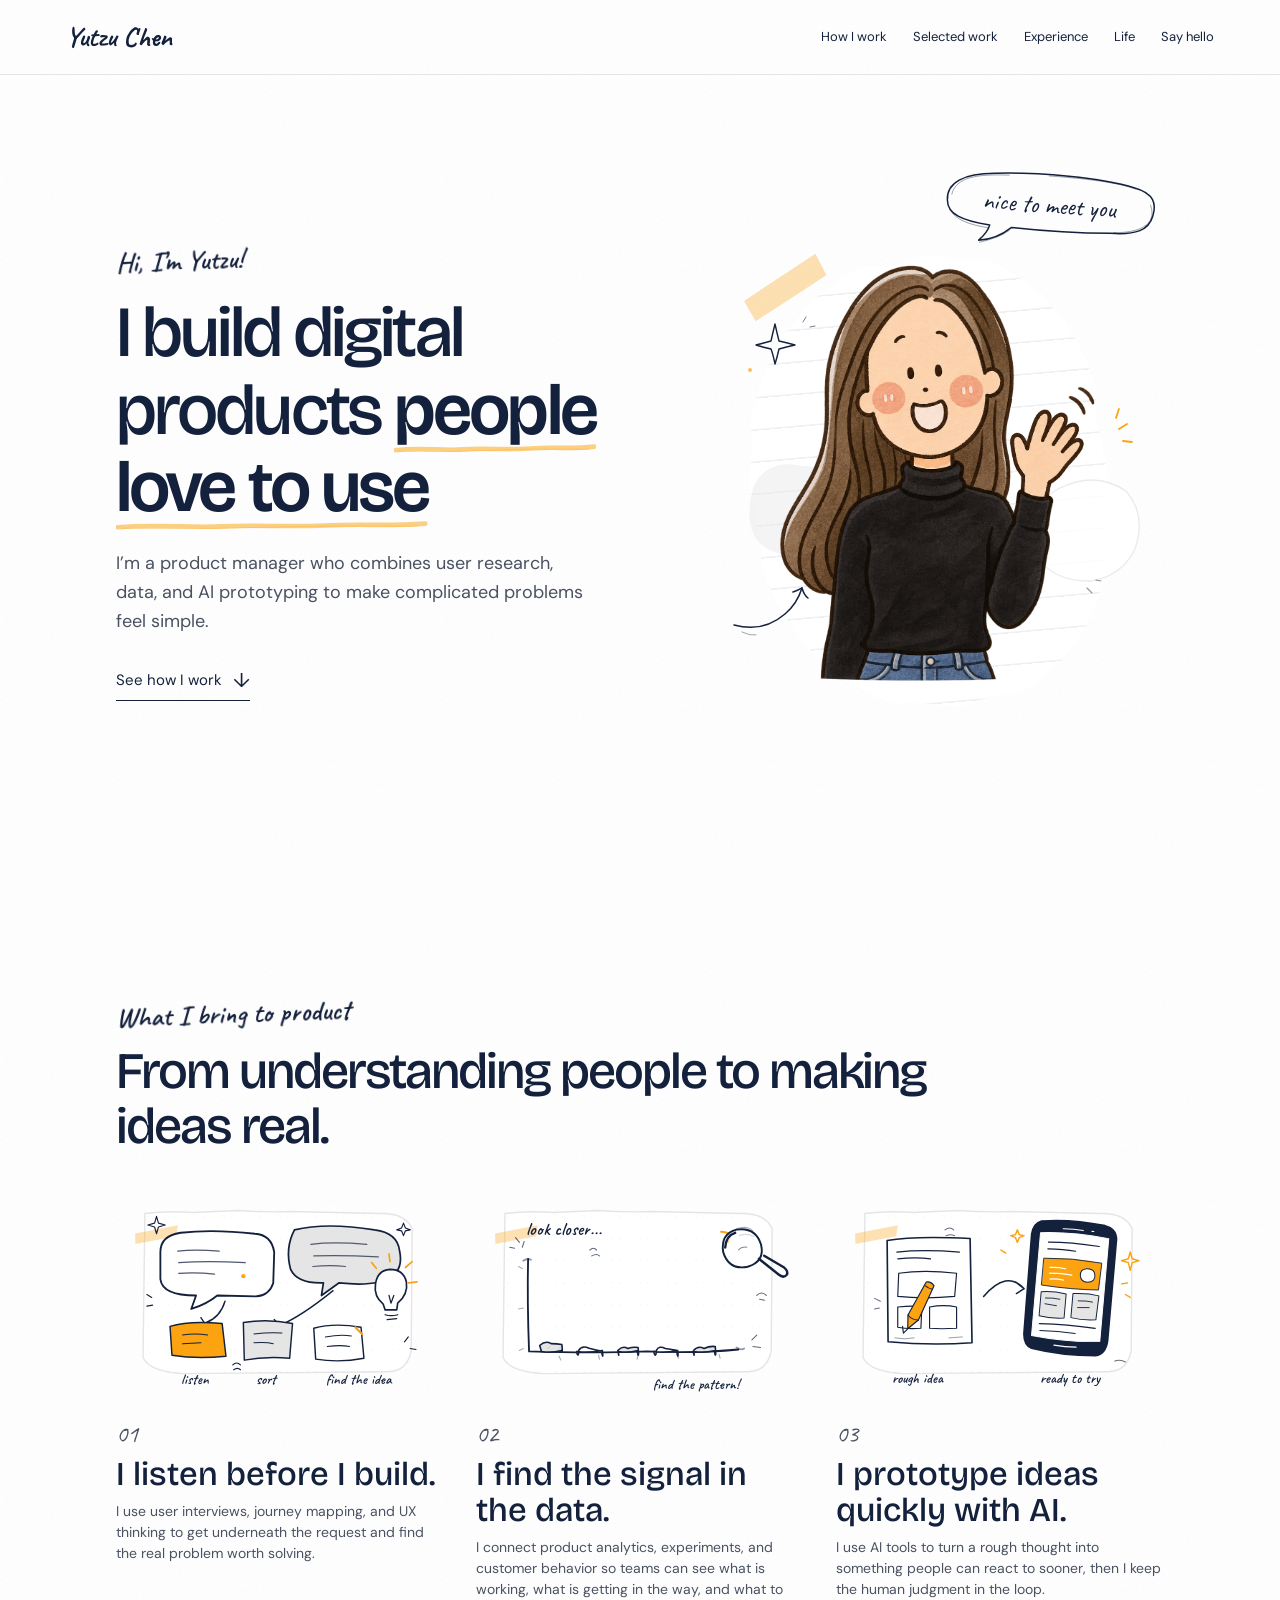
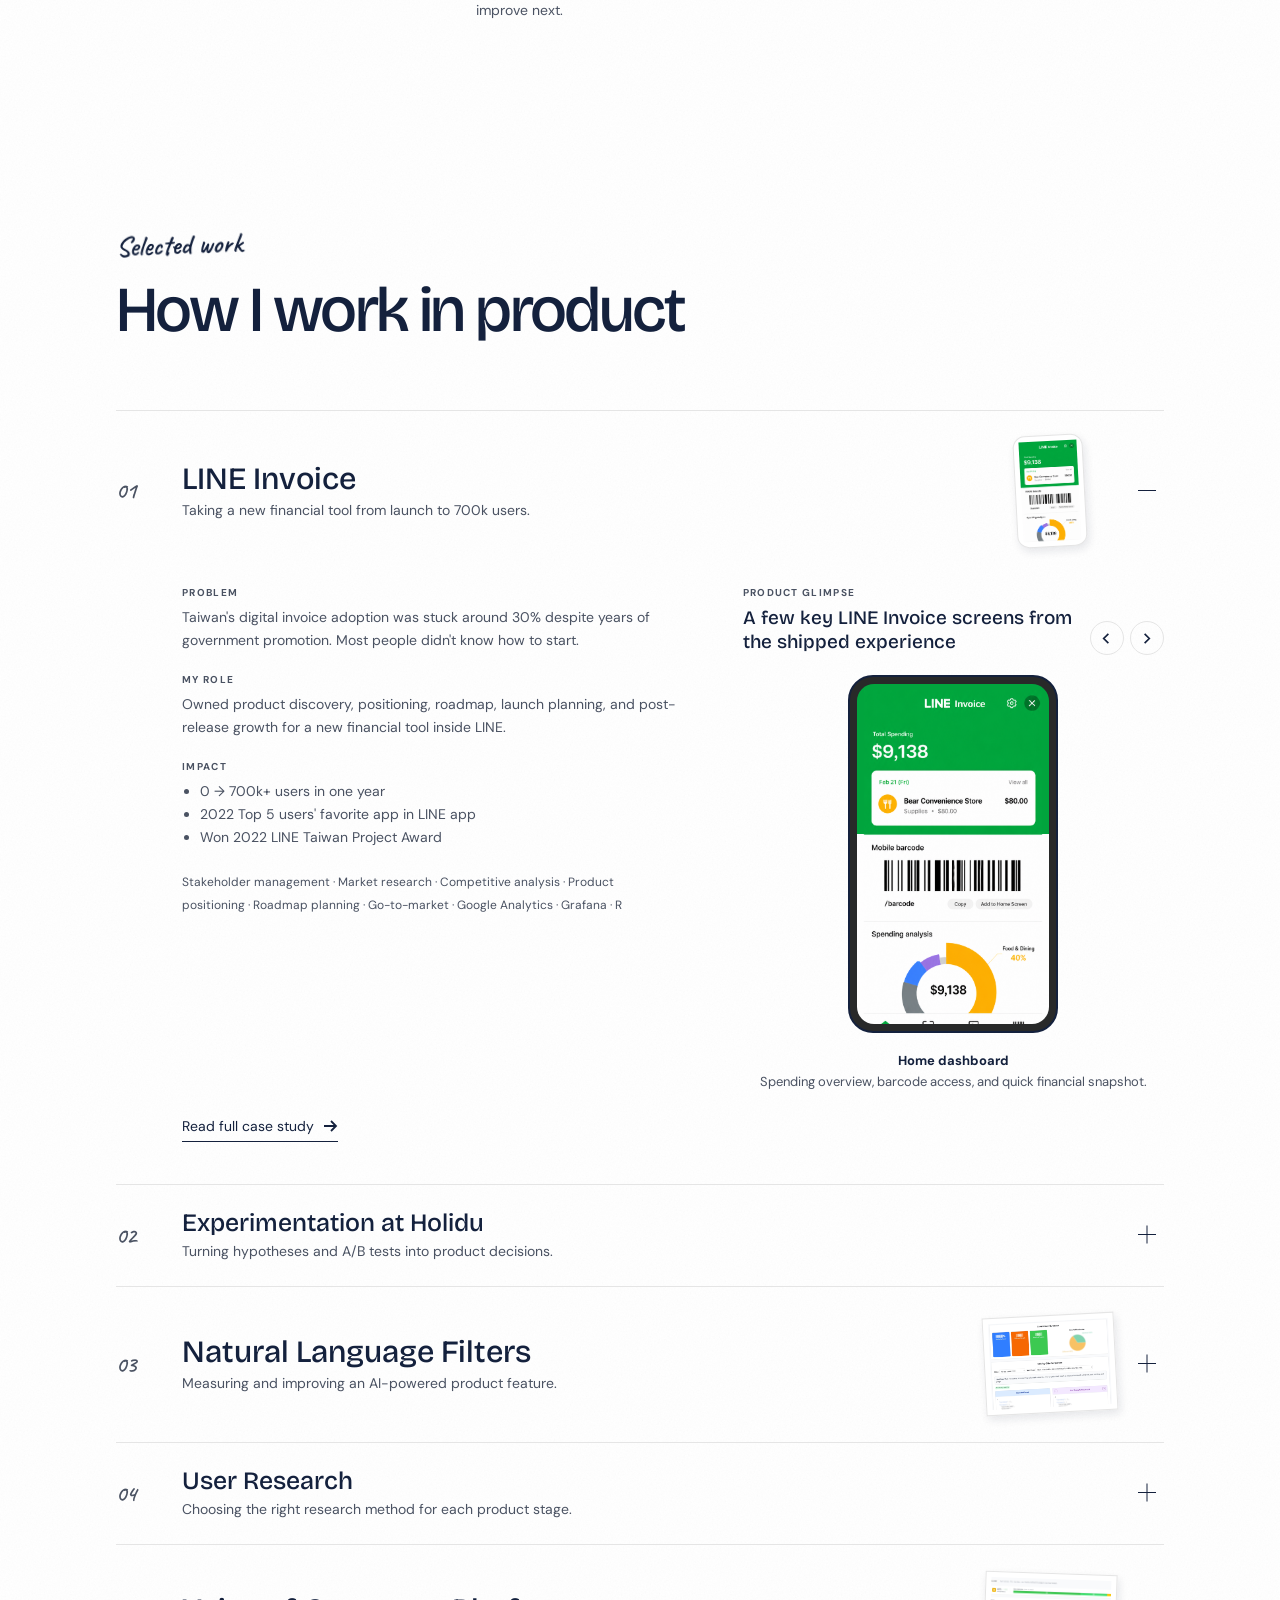
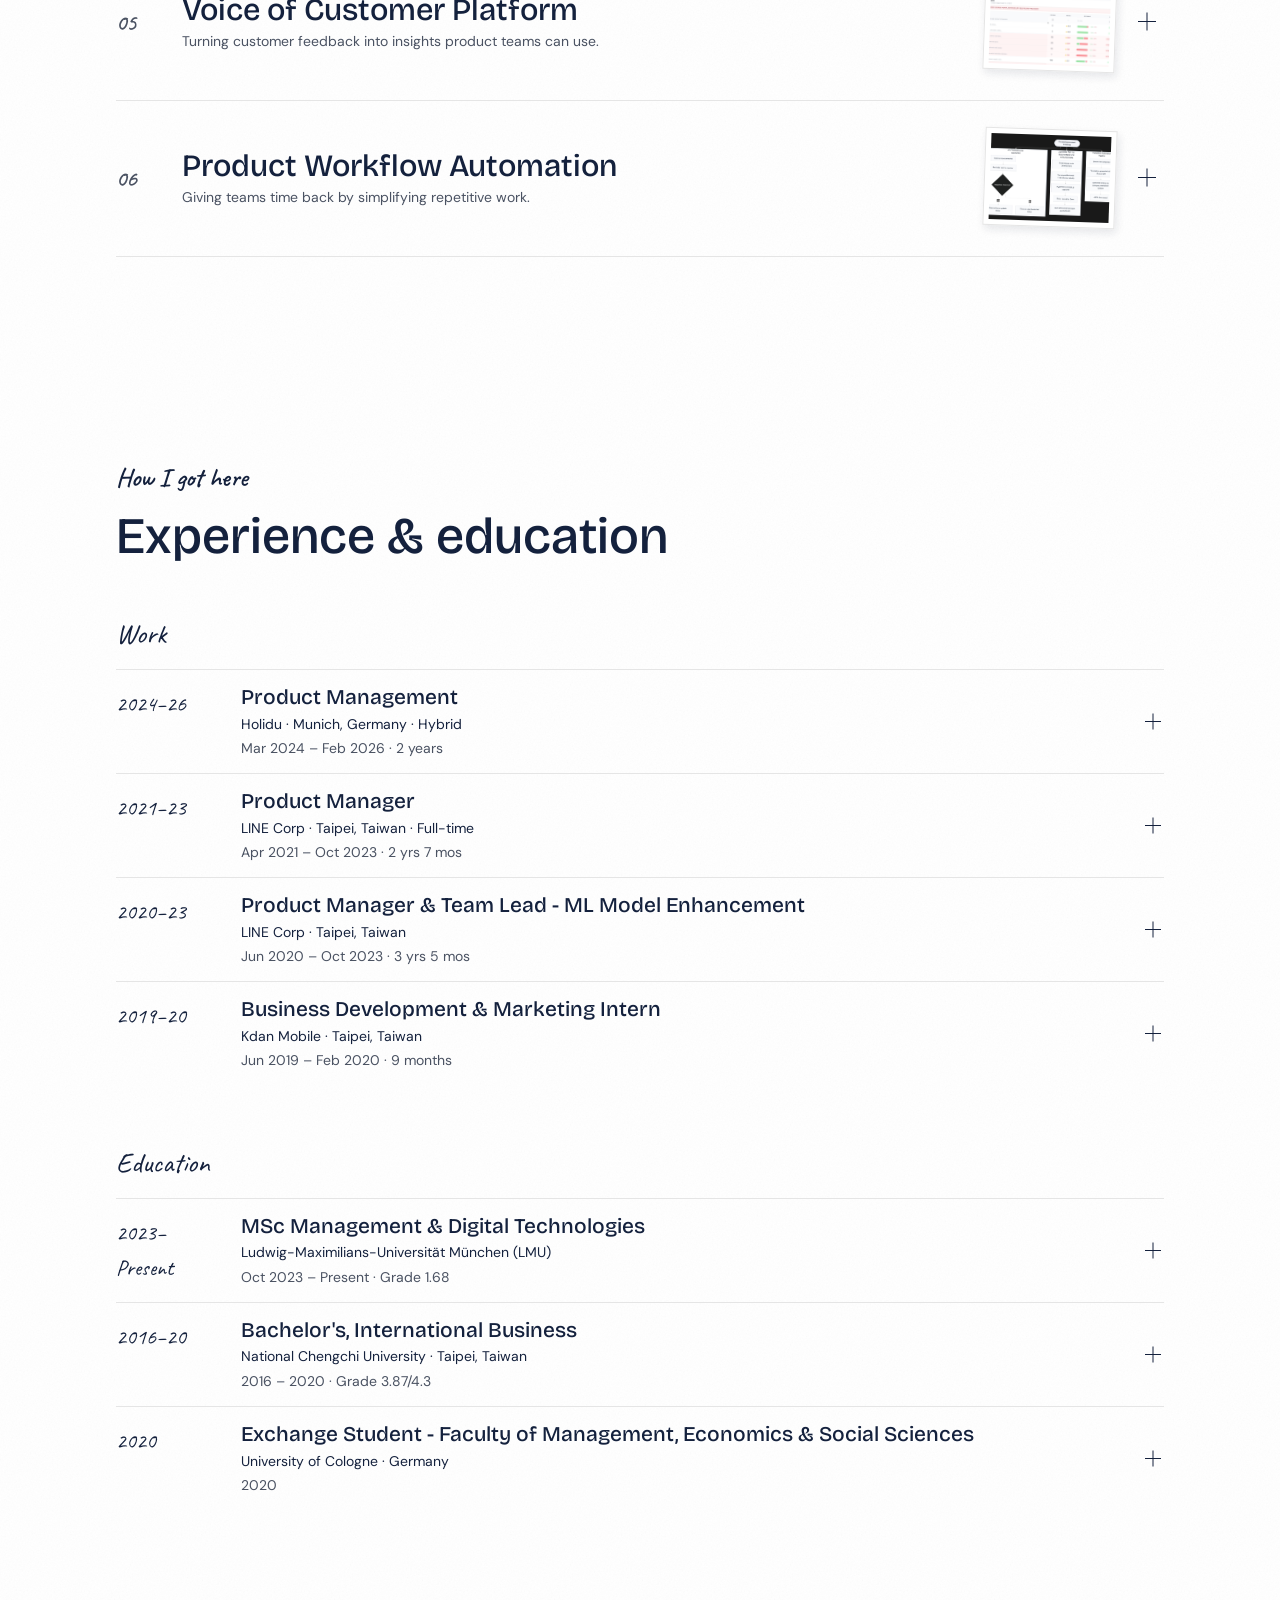
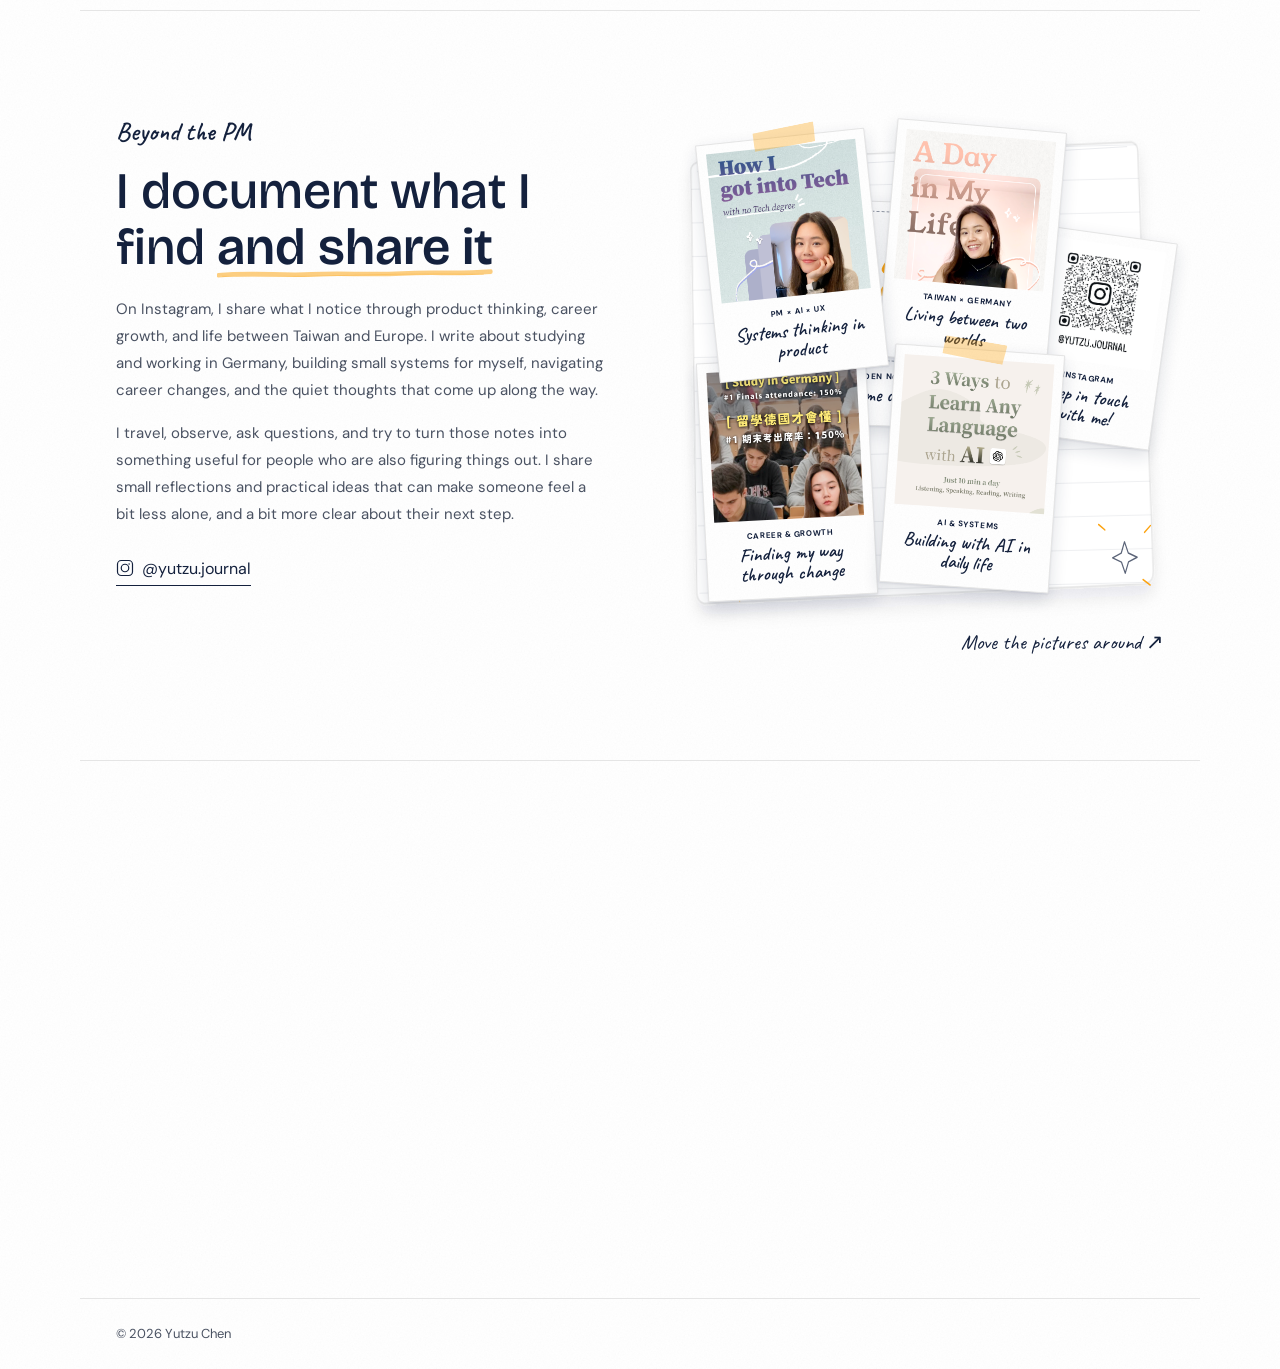
==== commit 019e3c07: "v2.3" ====
--- a/index.html
+++ b/index.html
@@ -1,7 +1,7 @@
 <!DOCTYPE html>
-<html lang="en"><head><meta charset="UTF-8"><meta name="viewport" content="width=device-width, initial-scale=1.0"><meta name="theme-color" content="#f7f2e9"><title>Yutzu Chen | Product Manager</title><meta name="description" content="Yutzu Chen turns user insight, product data, and AI tools into better products."><link rel="preconnect" href="https://fonts.googleapis.com"><link rel="preconnect" href="https://fonts.gstatic.com" crossorigin><link href="https://fonts.googleapis.com/css2?family=Bricolage+Grotesque:wght@400;500;600;700&family=Caveat:wght@500;600;700&family=DM+Sans:opsz,wght@9..40,400;9..40,500;9..40,700&display=swap" rel="stylesheet"><link rel="stylesheet" href="styles/main.css?v=20261113-type2"><link rel="stylesheet" href="styles/stories.css?v=20261114-nav-layer"></head>
+<html lang="en"><head><meta charset="UTF-8"><meta name="viewport" content="width=device-width, initial-scale=1.0"><meta name="theme-color" content="#f7f2e9"><title>Yutzu Chen | Product Manager</title><meta name="description" content="Yutzu Chen turns user insight, product data, and AI tools into better products."><link rel="preconnect" href="https://fonts.googleapis.com"><link rel="preconnect" href="https://fonts.gstatic.com" crossorigin><link href="https://fonts.googleapis.com/css2?family=Bricolage+Grotesque:wght@400;500;600;700&family=Caveat:wght@500;600;700&family=DM+Sans:opsz,wght@9..40,400;9..40,500;9..40,700&display=swap" rel="stylesheet"><link rel="stylesheet" href="styles/main.css?v=20261113-type2"><link rel="stylesheet" href="styles/stories.css?v=20261114-flower"></head>
 <body><nav id="nav"><a class="logo" href="#top">Yutzu Chen</a><div class="nav-links"><a href="#stories">How I work</a><a href="#work">Selected work</a><a href="#experience">Experience</a><a href="#creator">Life</a><a href="#contact">Say hello</a></div></nav><main id="top">
-<section class="hero"><div class="hero-copy"><p class="scribble">Hi, I’m Yutzu!</p><h1>I build digital products <em>people love to use</em></h1><p class="intro">I’m a product manager who combines user research, data, and AI prototyping to make complicated problems feel simple.</p><a class="text-link" href="#stories">See how I work <span>↓</span></a></div><div class="hero-art"><svg class="hero-doodles" viewBox="0 0 470 620" aria-hidden="true" xmlns="http://www.w3.org/2000/svg"><g class="hero-soft-shapes"><path d="M59 325Q72 295 109 303Q137 302 152 327Q168 355 142 381Q116 404 81 389Q46 378 59 325Z" fill="#E5E5E5" opacity=".42"/><path d="M364 326Q401 307 432 328Q453 352 441 386Q428 413 397 418Q358 419 340 390Q324 349 364 326Z" fill="#FFFFFF" stroke="#E5E5E5" stroke-width="1.3" opacity=".8"/></g><g class="doodle-star" fill="none" stroke="#14213D" stroke-width="1.4" stroke-linecap="round" stroke-linejoin="round"><path d="M77 178Q79 169 81 161Q83 170 85 178Q94 180 101 182Q92 184 85 186Q83 195 81 201Q79 191 77 186Q68 184 62 182Q70 180 77 178Z"/><path d="M109 159l3-5m4 10 5-1" stroke-width="1" opacity=".6"/><circle cx="56" cy="207" r="2" fill="#FCA311" stroke="none" opacity=".7"/></g><g class="doodle-arrow" fill="none" stroke="#14213D" stroke-width="1.5" stroke-linecap="round" stroke-linejoin="round"><path d="M40 462Q69 470 91 451Q103 441 108 425"/><path d="M99 429Q105 427 108 425Q110 432 114 435"/><path d="M48 469q8 4 14 3" stroke-width=".8" opacity=".5"/></g><g class="doodle-lines" fill="none" stroke="#FCA311" stroke-width="1.8" stroke-linecap="round"><path d="M425 266l8-5m-4 17 9 1m-16-24 3-9"/><path d="M393 425l5 5m4-13 5 1" stroke="#14213D" stroke-width="1.1" opacity=".48"/></g></svg><span class="hello-note"><svg class="hello-bubble" viewBox="0 0 230 80" aria-hidden="true"><path class="bubble-line" d="M13 38C11 21 27 10 60 8C103 4 164 5 199 13C219 17 222 28 219 40C216 54 204 60 178 60C147 62 105 62 79 61C69 70 58 75 47 76C53 70 56 65 57 60C29 58 14 52 13 38Z"/><path class="bubble-sketch" d="M17 32C20 14 42 10 73 9M113 7C152 7 183 9 200 14M216 29C225 49 205 58 181 59M77 64C67 72 57 75 48 78M56 63C35 61 22 57 16 47"/></svg><span class="hello-words">nice to meet you</span></span><div class="portrait" role="img" aria-label="Hand-drawn illustration of Yutzu in a black sweater waving hello"><img class="portrait-body" src="img/yutzu-hero-black-sweater.png" alt=""><img class="portrait-hand" src="img/yutzu-hero-black-sweater.png" alt="" aria-hidden="true"><span class="portrait-blink blink-left" aria-hidden="true"></span><span class="portrait-blink blink-right" aria-hidden="true"></span><span class="portrait-hover-target" aria-hidden="true"></span></div></div></section>
+<section class="hero"><div class="hero-copy"><p class="scribble">Hi, I’m Yutzu!</p><h1>I build digital products <em>people love to use</em></h1><p class="intro">I’m a product manager who combines user research, data, and AI prototyping to make complicated problems feel simple.</p><a class="text-link" href="#stories">See how I work <span>↓</span></a></div><div class="hero-art"><svg class="hero-doodles" viewBox="0 0 470 620" aria-hidden="true" xmlns="http://www.w3.org/2000/svg"><g class="hero-soft-shapes"><path d="M59 325Q72 295 109 303Q137 302 152 327Q168 355 142 381Q116 404 81 389Q46 378 59 325Z" fill="#E5E5E5" opacity=".42"/><path d="M364 326Q401 307 432 328Q453 352 441 386Q428 413 397 418Q358 419 340 390Q324 349 364 326Z" fill="#FFFFFF" stroke="#E5E5E5" stroke-width="1.3" opacity=".8"/></g><g class="doodle-star" fill="none" stroke="#14213D" stroke-width="1.4" stroke-linecap="round" stroke-linejoin="round"><path d="M77 178Q79 169 81 161Q83 170 85 178Q94 180 101 182Q92 184 85 186Q83 195 81 201Q79 191 77 186Q68 184 62 182Q70 180 77 178Z"/><path d="M109 159l3-5m4 10 5-1" stroke-width="1" opacity=".6"/><circle cx="56" cy="207" r="2" fill="#FCA311" stroke="none" opacity=".7"/></g><g class="doodle-arrow" fill="none" stroke="#14213D" stroke-width="1.5" stroke-linecap="round" stroke-linejoin="round"><path d="M40 462Q69 470 91 451Q103 441 108 425"/><path d="M99 429Q105 427 108 425Q110 432 114 435"/><path d="M48 469q8 4 14 3" stroke-width=".8" opacity=".5"/></g><g class="doodle-lines" fill="none" stroke="#FCA311" stroke-width="1.8" stroke-linecap="round"><path d="M425 266l8-5m-4 17 9 1m-16-24 3-9"/><path d="M393 425l5 5m4-13 5 1" stroke="#14213D" stroke-width="1.1" opacity=".48"/></g></svg><span class="hello-note"><svg class="hello-bubble" viewBox="0 0 230 80" aria-hidden="true"><path class="bubble-line" d="M13 38C11 21 27 10 60 8C103 4 164 5 199 13C219 17 222 28 219 40C216 54 204 60 178 60C147 62 105 62 79 61C69 70 58 75 47 76C53 70 56 65 57 60C29 58 14 52 13 38Z"/><path class="bubble-sketch" d="M17 32C20 14 42 10 73 9M113 7C152 7 183 9 200 14M216 29C225 49 205 58 181 59M77 64C67 72 57 75 48 78M56 63C35 61 22 57 16 47"/></svg><span class="hello-words">nice to meet you</span></span><span class="flower-note"><svg viewBox="0 0 280 88" aria-hidden="true"><path d="M13 38C12 20 31 9 65 8C114 4 202 8 247 14C266 18 272 28 267 43C264 57 246 64 219 64C168 65 115 63 80 62C70 71 58 77 46 79C53 72 58 66 58 61C29 58 14 53 13 38Z"/><path class="flower-note-sketch" d="M20 29C30 14 47 11 72 10M117 8C171 8 218 11 245 16M264 34C271 49 250 61 222 61M79 65C68 75 56 79 46 80"/></svg><span class="flower-words" role="status" aria-live="polite"></span></span><div class="portrait"><img class="portrait-body" src="img/yutzu-hero-black-sweater.png" alt="Hand-drawn illustration of Yutzu in a black sweater waving hello"><img class="portrait-hand" src="img/yutzu-hero-black-sweater.png" alt="" aria-hidden="true"><svg class="flower-offer" viewBox="0 0 120 150" aria-hidden="true"><g fill="none" stroke="#14213D" stroke-linecap="round" stroke-linejoin="round"><path d="M58 132C61 112 64 96 59 75" stroke-width="2.2"/><path d="M59 111C50 100 39 101 40 108C42 117 52 117 59 111Z" fill="#E5E5E5" stroke-width="1.7"/><path d="M62 101C70 91 80 88 81 95C82 104 71 106 62 101Z" fill="#FFFFFF" stroke-width="1.7"/></g><g fill="#FCA311" stroke="#14213D" stroke-width="1.8" stroke-linejoin="round"><path d="M54 49C47 39 48 25 56 22C66 19 72 34 64 49Z"/><path d="M47 54C34 54 25 45 29 37C34 28 47 35 53 48Z"/><path d="M48 62C38 72 27 72 25 62C23 53 37 49 49 54Z"/><path d="M58 65C62 78 54 87 45 82C36 76 43 65 51 58Z"/><path d="M66 61C78 68 83 80 74 84C65 88 59 77 58 65Z"/><path d="M68 52C80 44 91 47 91 56C91 65 78 68 64 60Z"/><path d="M64 47C69 34 81 30 86 38C92 47 79 54 66 56Z"/></g><path d="M51 53C54 47 63 47 68 52C73 57 68 65 61 66C54 67 49 61 51 53Z" fill="#FFFFFF" stroke="#14213D" stroke-width="1.9"/><path d="M55 55l2-1m6 3 2-1m-6 4 1 1" fill="none" stroke="#14213D" stroke-width="1.1" stroke-linecap="round"/></svg><span class="portrait-blink blink-left" aria-hidden="true"></span><span class="portrait-blink blink-right" aria-hidden="true"></span><button class="portrait-interaction" type="button" aria-label="See Yutzu offer a flower"></button></div></div></section>
 <section id="stories" class="stories"><header class="section-intro"><p class="scribble">What I bring to product</p><h2>From understanding people to making ideas real.</h2></header><div class="story-grid">
 <article class="story reveal"><div class="story-copy"><span class="story-no">01</span><h3>I listen before I build.</h3><p>I use user interviews, journey mapping, and UX thinking to get underneath the request and find the real problem worth solving.</p></div><div class="scene drawn-scene story-art" data-illustration="listening" aria-hidden="true"></div></article>
 <article class="story reverse reveal"><div class="story-copy"><span class="story-no">02</span><h3>I find the signal in the data.</h3><p>I connect product analytics, experiments, and customer behavior so teams can see what is working, what is getting in the way, and what to improve next.</p></div><div class="scene drawn-scene story-art" data-illustration="analytics" aria-hidden="true"></div></article>
@@ -645,4 +645,4 @@
     </div>
   </div>
 </section>
-<section id="contact" class="contact"><p class="scribble">Let’s talk</p><h2>Have a product problem worth thinking about?</h2><a href="mailto:yutzu.yt.chen@gmail.com">yutzu.yt.chen@gmail.com <span>↗</span></a><div class="contact-links"><a href="https://www.linkedin.com/in/yutzuchen" target="_blank" rel="noopener">LinkedIn</a><a href="https://calendar.app.google/aSa8bnYkWLDBMPNfA" target="_blank" rel="noopener">Book a call</a></div></section></main><footer>© 2026 Yutzu Chen</footer><script src="scripts/story-illustrations.js?v=20261114-nohand"></script><script src="scripts/main.js?v=20261114-album"></script></body></html>
+<section id="contact" class="contact"><p class="scribble">Let’s talk</p><h2>Have a product problem worth thinking about?</h2><a href="mailto:yutzu.yt.chen@gmail.com">yutzu.yt.chen@gmail.com <span>↗</span></a><div class="contact-links"><a href="https://www.linkedin.com/in/yutzuchen" target="_blank" rel="noopener">LinkedIn</a><a href="https://calendar.app.google/aSa8bnYkWLDBMPNfA" target="_blank" rel="noopener">Book a call</a></div></section></main><footer>© 2026 Yutzu Chen</footer><script src="scripts/story-illustrations.js?v=20261114-nohand"></script><script src="scripts/main.js?v=20261114-flower"></script></body></html>
--- a/styles/stories.css
+++ b/styles/stories.css
@@ -22,12 +22,18 @@
 .hero-doodles .doodle-arrow { transform: translate(var(--doodle-reverse-x, 0px), var(--doodle-reverse-y, 0px)); }
 .hero-doodles .doodle-lines { transform: translate(var(--doodle-x, 0px), var(--doodle-reverse-y, 0px)); }
 .portrait { width: min(100%, 500px); height: auto; aspect-ratio: 1312 / 1199; position: relative; z-index: 1; pointer-events: none; animation: portrait-arrive 1s .15s both; transform-origin: 50% 90%; }
-.portrait-hover-target { position: absolute; left: 16%; top: 4%; width: 76%; height: 92%; z-index: 3; border-radius: 38% 38% 27% 27%; pointer-events: auto; }
+.portrait-interaction { position: absolute; left: 16%; top: 4%; width: 76%; height: 92%; z-index: 5; padding: 0; border: 0; border-radius: 38% 38% 27% 27%; background: transparent; cursor: pointer; pointer-events: auto; -webkit-tap-highlight-color: transparent; }
+.portrait-interaction:focus-visible { outline: 2px dashed var(--orange); outline-offset: 4px; }
 .hero-art .portrait img { position: absolute; inset: 0; width: 100%; height: 100%; max-width: none; object-fit: contain; filter: none; animation: none; }
 /* The two copies of the original drawing form an editable body and hand layer. */
 .hero-art .portrait-body { clip-path: polygon(0 0, 67% 0, 67% 33%, 86% 33%, 86% 57%, 67% 57%, 67% 0, 100% 0, 100% 100%, 0 100%); }
 .hero-art .portrait img.portrait-hand { clip-path: polygon(67% 33%, 86% 33%, 86% 57%, 67% 57%); transform-origin: 72% 56%; animation: wave-hand 1.1s 1.05s ease-in-out both; }
 .portrait:hover img.portrait-hand { animation: wave-hand-hover .9s ease-in-out; }
+.flower-offer { position: absolute; left: 70%; top: 28%; z-index: 4; width: 23%; height: auto; opacity: 0; transform: translateY(18px) scale(.7) rotate(-8deg); transform-origin: 50% 90%; pointer-events: none; }
+.hero-art.is-offering .portrait img.portrait-hand { animation: flower-hand 4.9s ease-in-out both; }
+.hero-art.is-offering .flower-offer { animation: flower-offer 4.9s ease-in-out both; }
+@keyframes flower-hand { 0%, 100% { transform: none; } 16% { transform: translateY(5px) rotate(2deg); } 31%, 47% { transform: translateY(1px) rotate(0); } 60%, 76% { transform: translate(-2px, -2px) rotate(-2deg); } 88% { transform: none; } }
+@keyframes flower-offer { 0%, 17%, 100% { opacity: 0; transform: translateY(18px) scale(.7) rotate(-8deg); } 28% { opacity: 1; transform: translateY(7px) scale(.88) rotate(-5deg); } 42% { opacity: 1; transform: none; } 59%, 69% { opacity: 1; transform: translate(-18px, -19px) scale(1.32) rotate(-3deg); } 77% { opacity: 1; transform: translate(-18px, -24px) scale(1.35) rotate(-1deg); } 88% { opacity: 1; transform: translate(-7px, -7px) scale(1.05); } }
 .portrait-blink { position: absolute; top: 25%; width: 2.2%; height: 3%; background: #f3cf9f; border-radius: 45%; opacity: 0; animation: blink-eyes 6s 2.5s infinite; }
 .blink-left { left: 45%; }
 .blink-right { left: 51%; }
@@ -36,6 +42,14 @@
 .hero-copy .intro { animation-delay: .25s; }
 .hero-copy .text-link { animation-delay: .38s; }
 .hello-note { top: 1%; right: 0; z-index: 2; width: clamp(175px, 19vw, 230px); height: 80px; display: grid; place-items: center; font-size: clamp(20px, 2.2vw, 25px); white-space: nowrap; animation: none; transform: rotate(4deg); }
+.flower-note { position: absolute; top: 3%; right: -3%; z-index: 3; width: clamp(220px, 24vw, 280px); height: 88px; display: grid; place-items: center; opacity: 0; pointer-events: none; transform: translateY(8px) rotate(3deg); }
+.flower-note svg { position: absolute; inset: 0; width: 100%; height: 100%; overflow: visible; fill: none; stroke: var(--ink); stroke-width: 1.5; stroke-linecap: round; stroke-linejoin: round; }
+.flower-note .flower-note-sketch { stroke-width: .8; opacity: .5; }
+.flower-words { position: relative; margin-top: -9px; color: var(--ink); font-family: var(--hand); font-size: clamp(20px, 2vw, 25px); font-weight: 600; white-space: nowrap; }
+.hero-art.is-offering .hello-note { animation: hello-during-flower 4.9s both; }
+.hero-art.is-offering .flower-note { animation: flower-note-appear 4.9s both; }
+@keyframes hello-during-flower { 0%, 7%, 100% { opacity: 1; } 18%, 85% { opacity: 0; } }
+@keyframes flower-note-appear { 0%, 41%, 100% { opacity: 0; transform: translateY(8px) rotate(3deg); } 51%, 79% { opacity: 1; transform: translateY(0) rotate(3deg); } 89% { opacity: 0; transform: translateY(-4px) rotate(3deg); } }
 .hello-bubble { position: absolute; inset: 0; width: 100%; height: 100%; overflow: visible; }
 .hello-bubble path { fill: none; stroke: var(--ink); stroke-linecap: round; stroke-linejoin: round; }
 .hello-bubble .bubble-line { stroke-width: 1.5; stroke-dasharray: 600; stroke-dashoffset: 600; animation: draw-hello-bubble 1s ease-out forwards; }
@@ -272,6 +286,10 @@
   .hero-doodles * { transition: none; }
   .hello-bubble .bubble-line, .hello-bubble .bubble-sketch { stroke-dashoffset: 0; animation: none; }
   .hello-words { opacity: 1; animation: none; }
+  .hero-art.is-offering .portrait img.portrait-hand { animation: none; transform: none; }
+  .hero-art.is-offering .flower-offer { animation: none; opacity: 1; transform: none; }
+  .hero-art.is-offering .flower-note { animation: none; opacity: 1; transform: none; }
+  .hero-art.is-offering .hello-note { animation: none; opacity: 0; }
   #invoicePreview.is-visible .case-phone { animation: none; transform: none; }
   #aiFiltersPreview.is-visible .case-laptop,
   #vocPreview.is-visible .case-laptop,
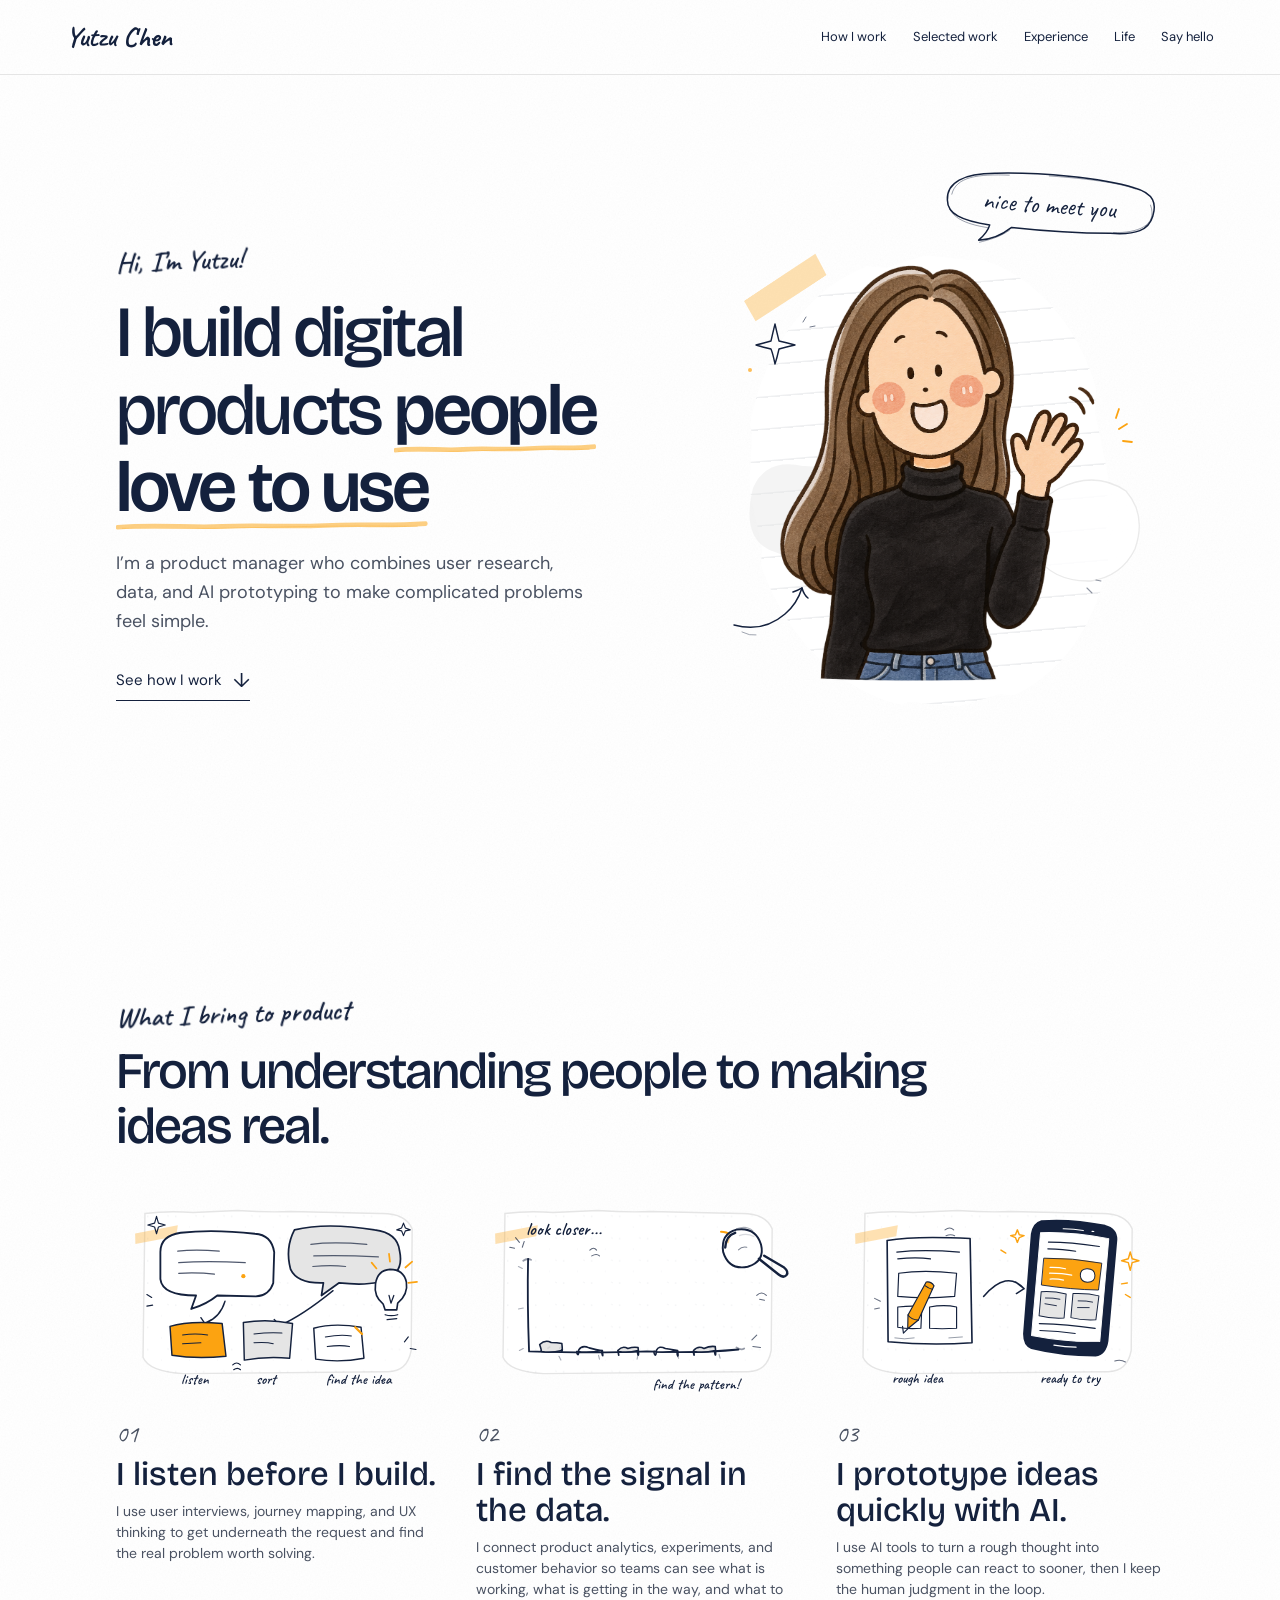
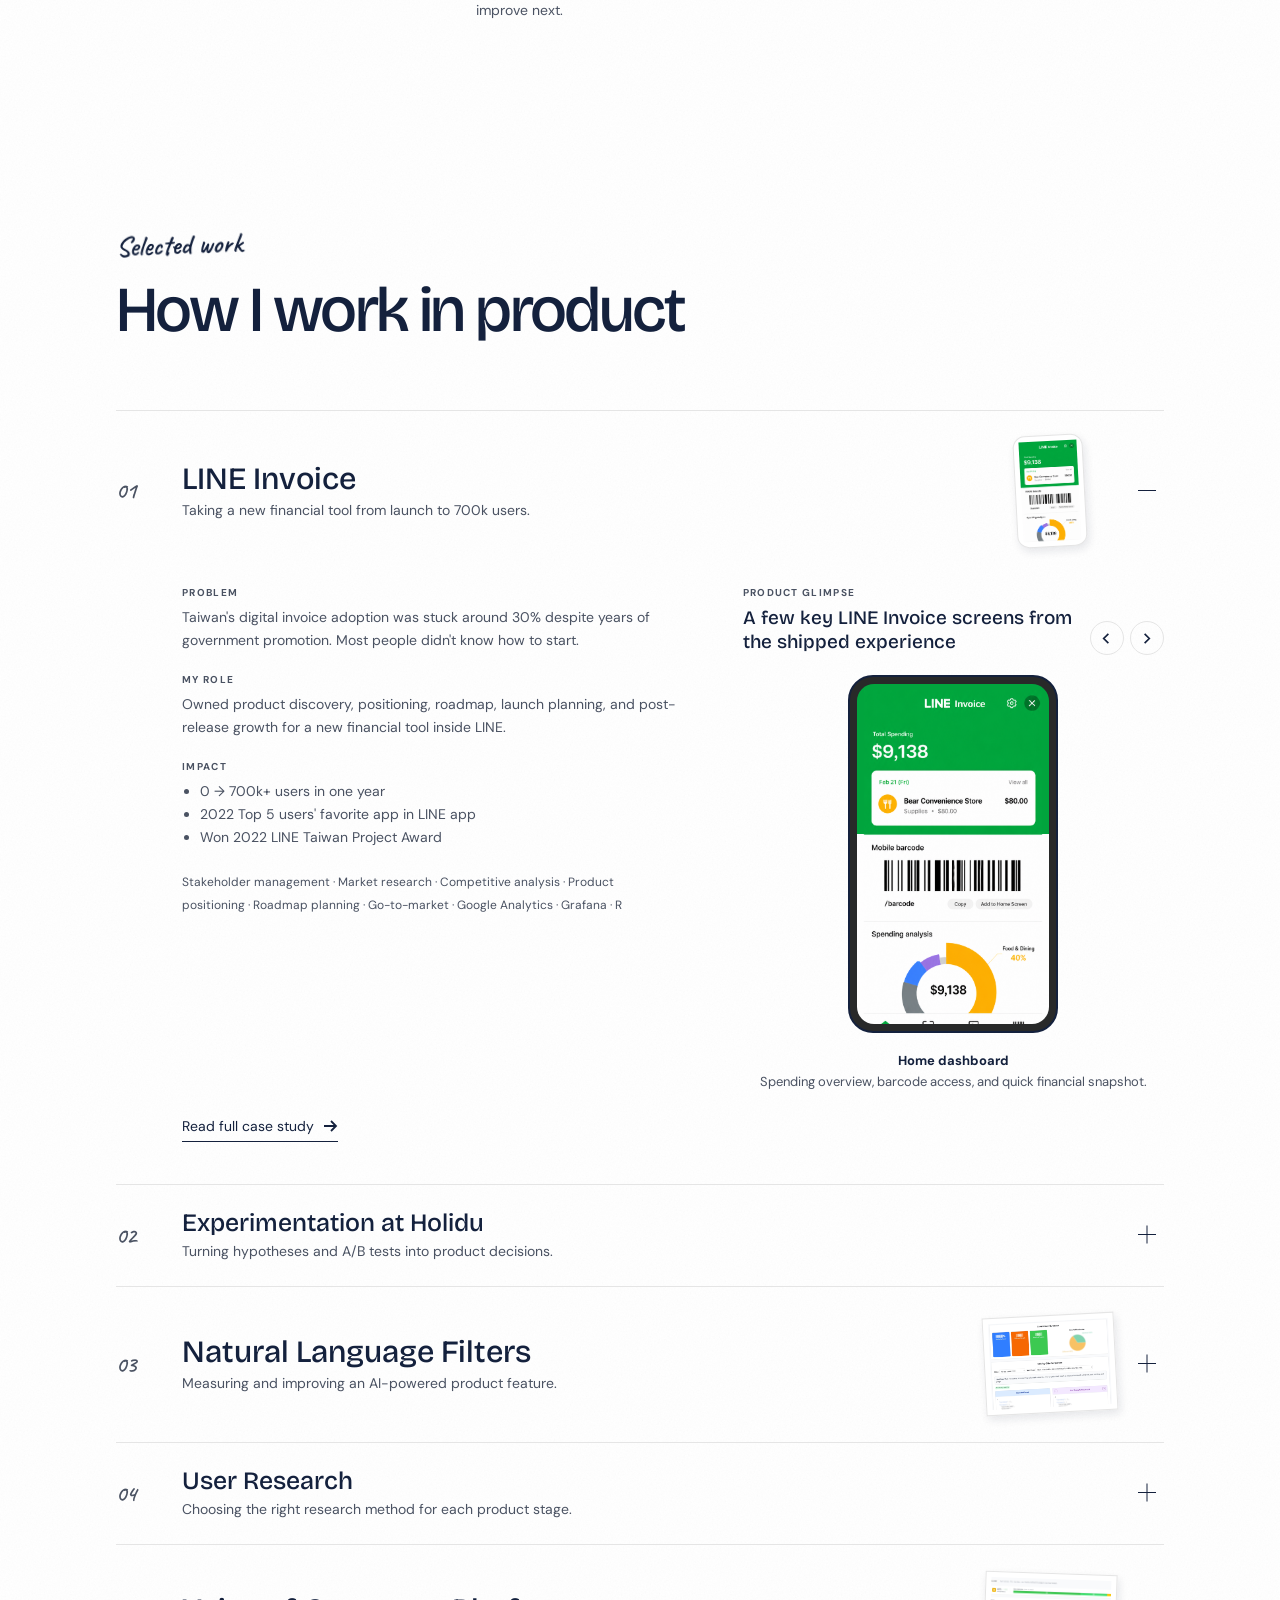
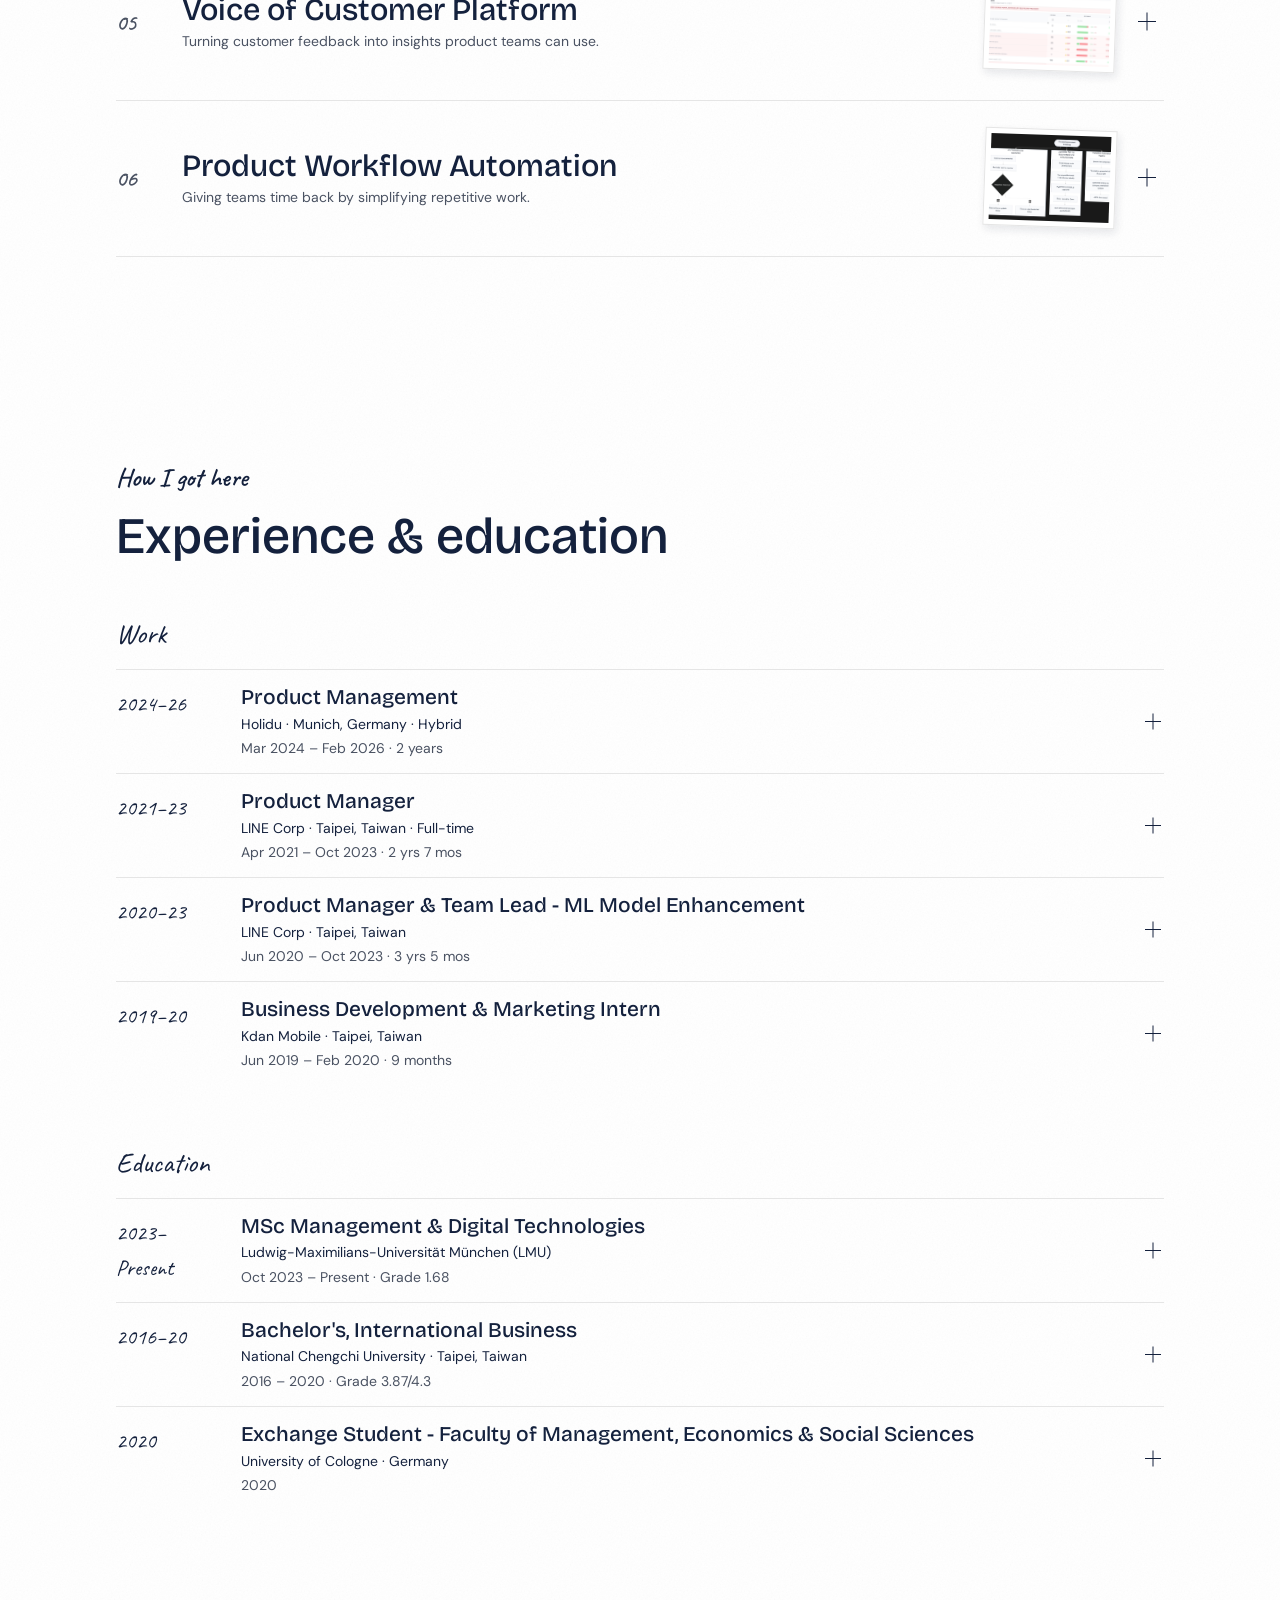
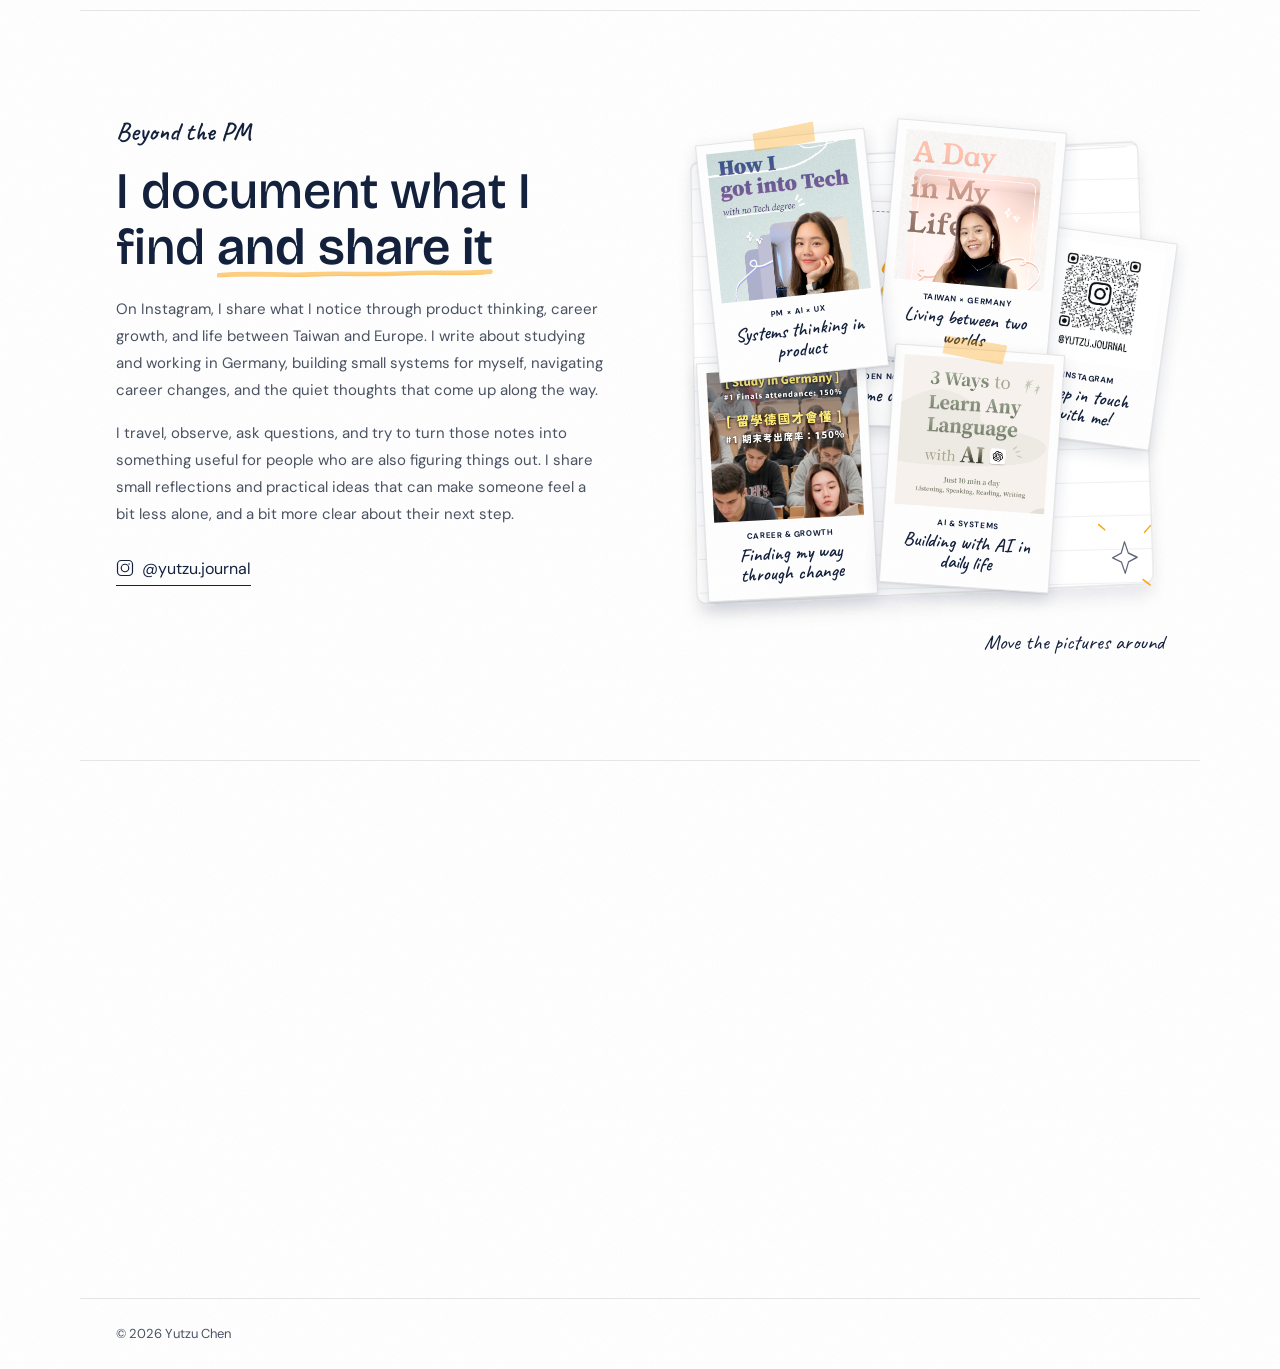
==== commit 07cd2b62: "UI update" ====
--- a/index.html
+++ b/index.html
@@ -639,10 +639,10 @@
           </div>
 
         </div>
-        <p class="album-hint">Move the pictures around ↗</p>
+        <p class="album-hint">Move the pictures around</p>
       </div>
 
     </div>
   </div>
 </section>
-<section id="contact" class="contact"><p class="scribble">Let’s talk</p><h2>Have a product problem worth thinking about?</h2><a href="mailto:yutzu.yt.chen@gmail.com">yutzu.yt.chen@gmail.com <span>↗</span></a><div class="contact-links"><a href="https://www.linkedin.com/in/yutzuchen" target="_blank" rel="noopener">LinkedIn</a><a href="https://calendar.app.google/aSa8bnYkWLDBMPNfA" target="_blank" rel="noopener">Book a call</a></div></section></main><footer>© 2026 Yutzu Chen</footer><script src="scripts/story-illustrations.js?v=20261114-nohand"></script><script src="scripts/main.js?v=20261114-flower"></script></body></html>
+<section id="contact" class="contact"><p class="scribble">Let’s talk</p><h2>Have a product problem worth thinking about?</h2><a href="mailto:yutzu.yt.chen@gmail.com">yutzu.yt.chen@gmail.com</a><div class="contact-links"><a href="https://www.linkedin.com/in/yutzuchen" target="_blank" rel="noopener">LinkedIn</a><a href="https://calendar.app.google/aSa8bnYkWLDBMPNfA" target="_blank" rel="noopener">Book a call</a></div></section></main><footer>© 2026 Yutzu Chen</footer><script src="scripts/story-illustrations.js?v=20261114-nohand"></script><script src="scripts/main.js?v=20261114-flower"></script></body></html>
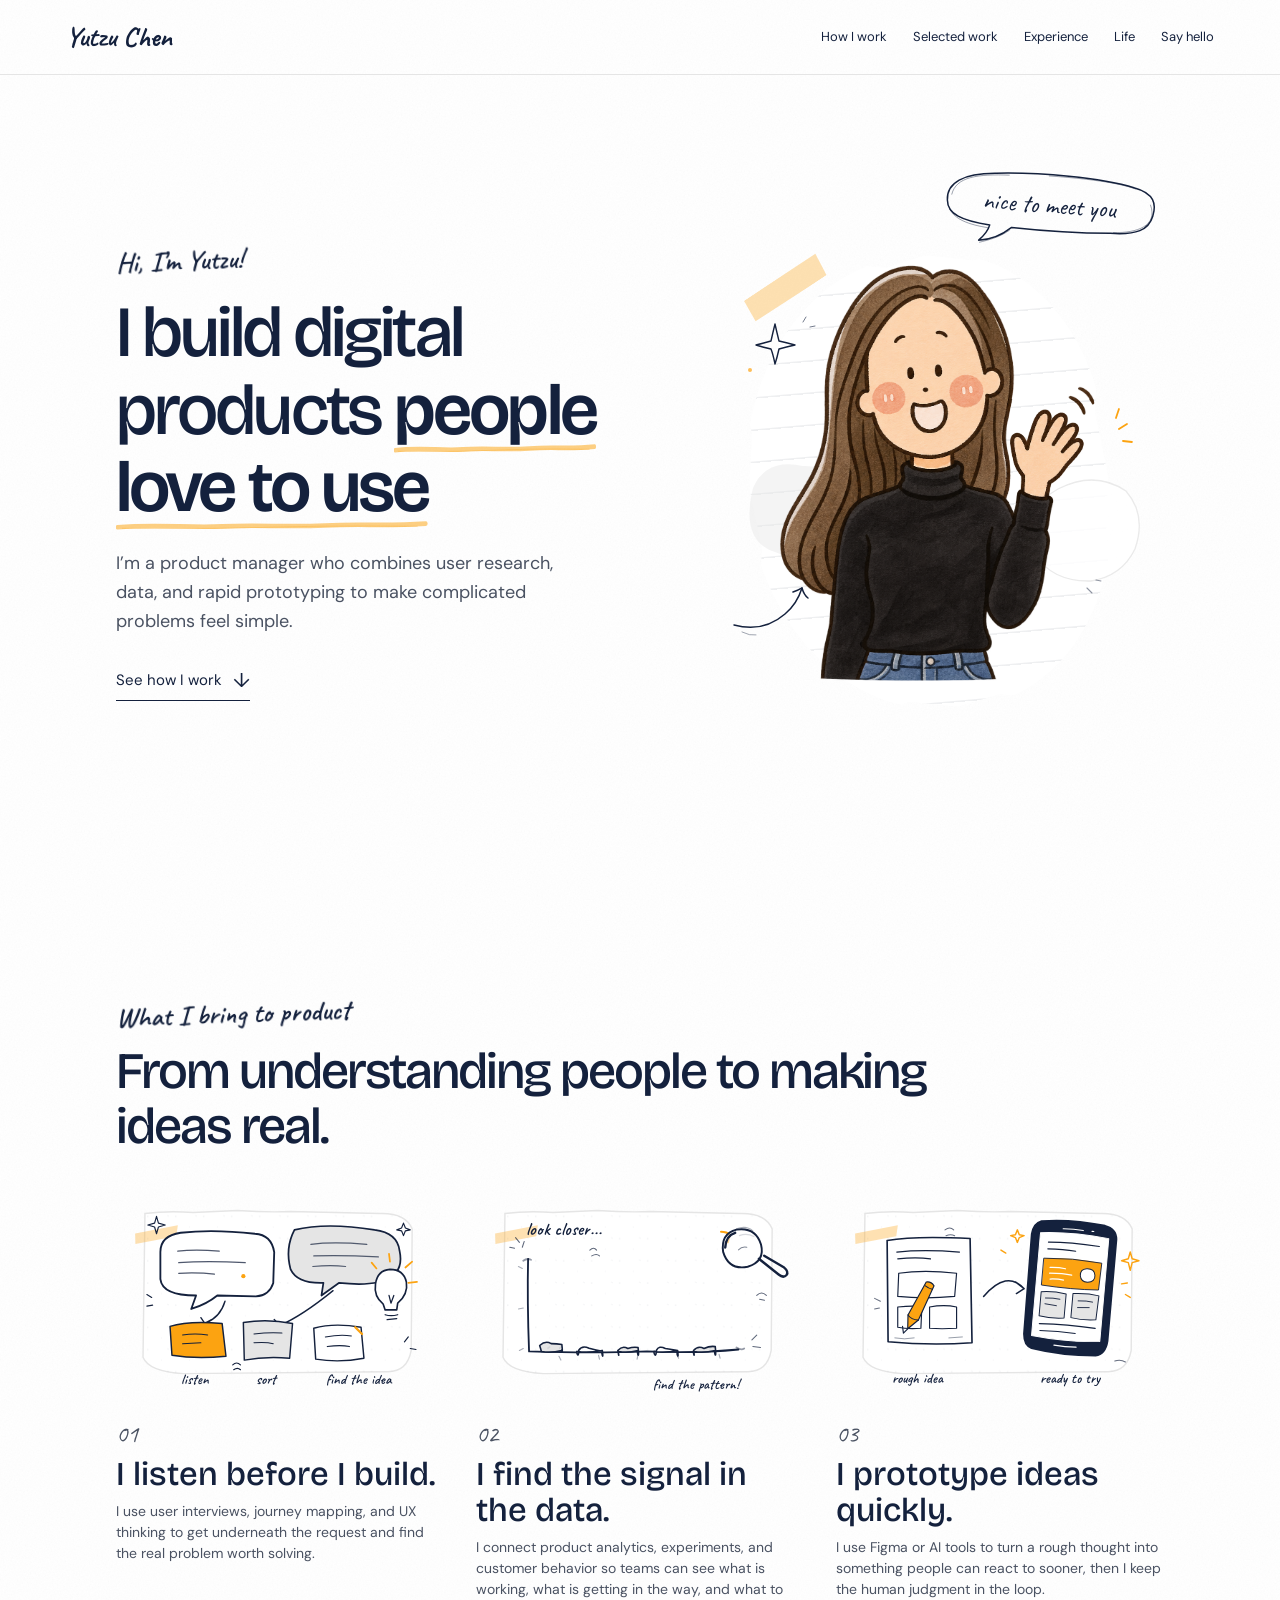
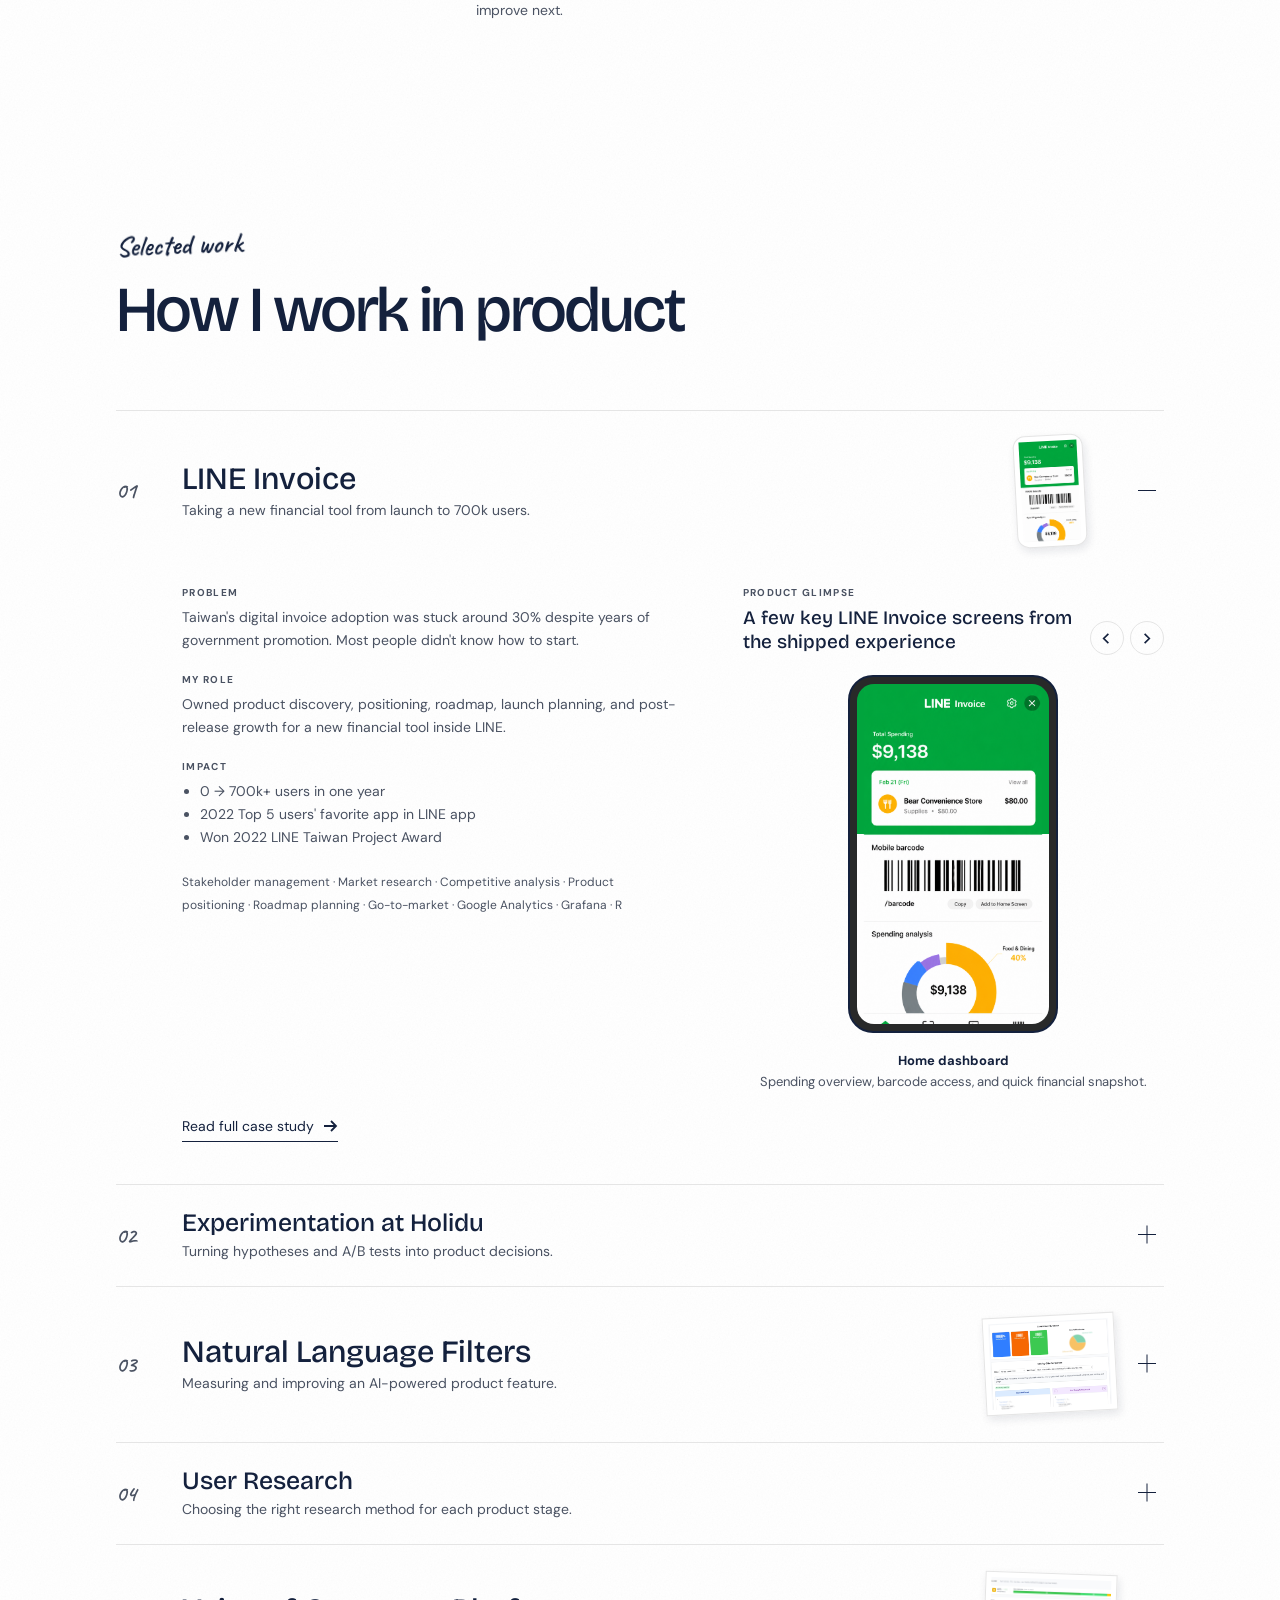
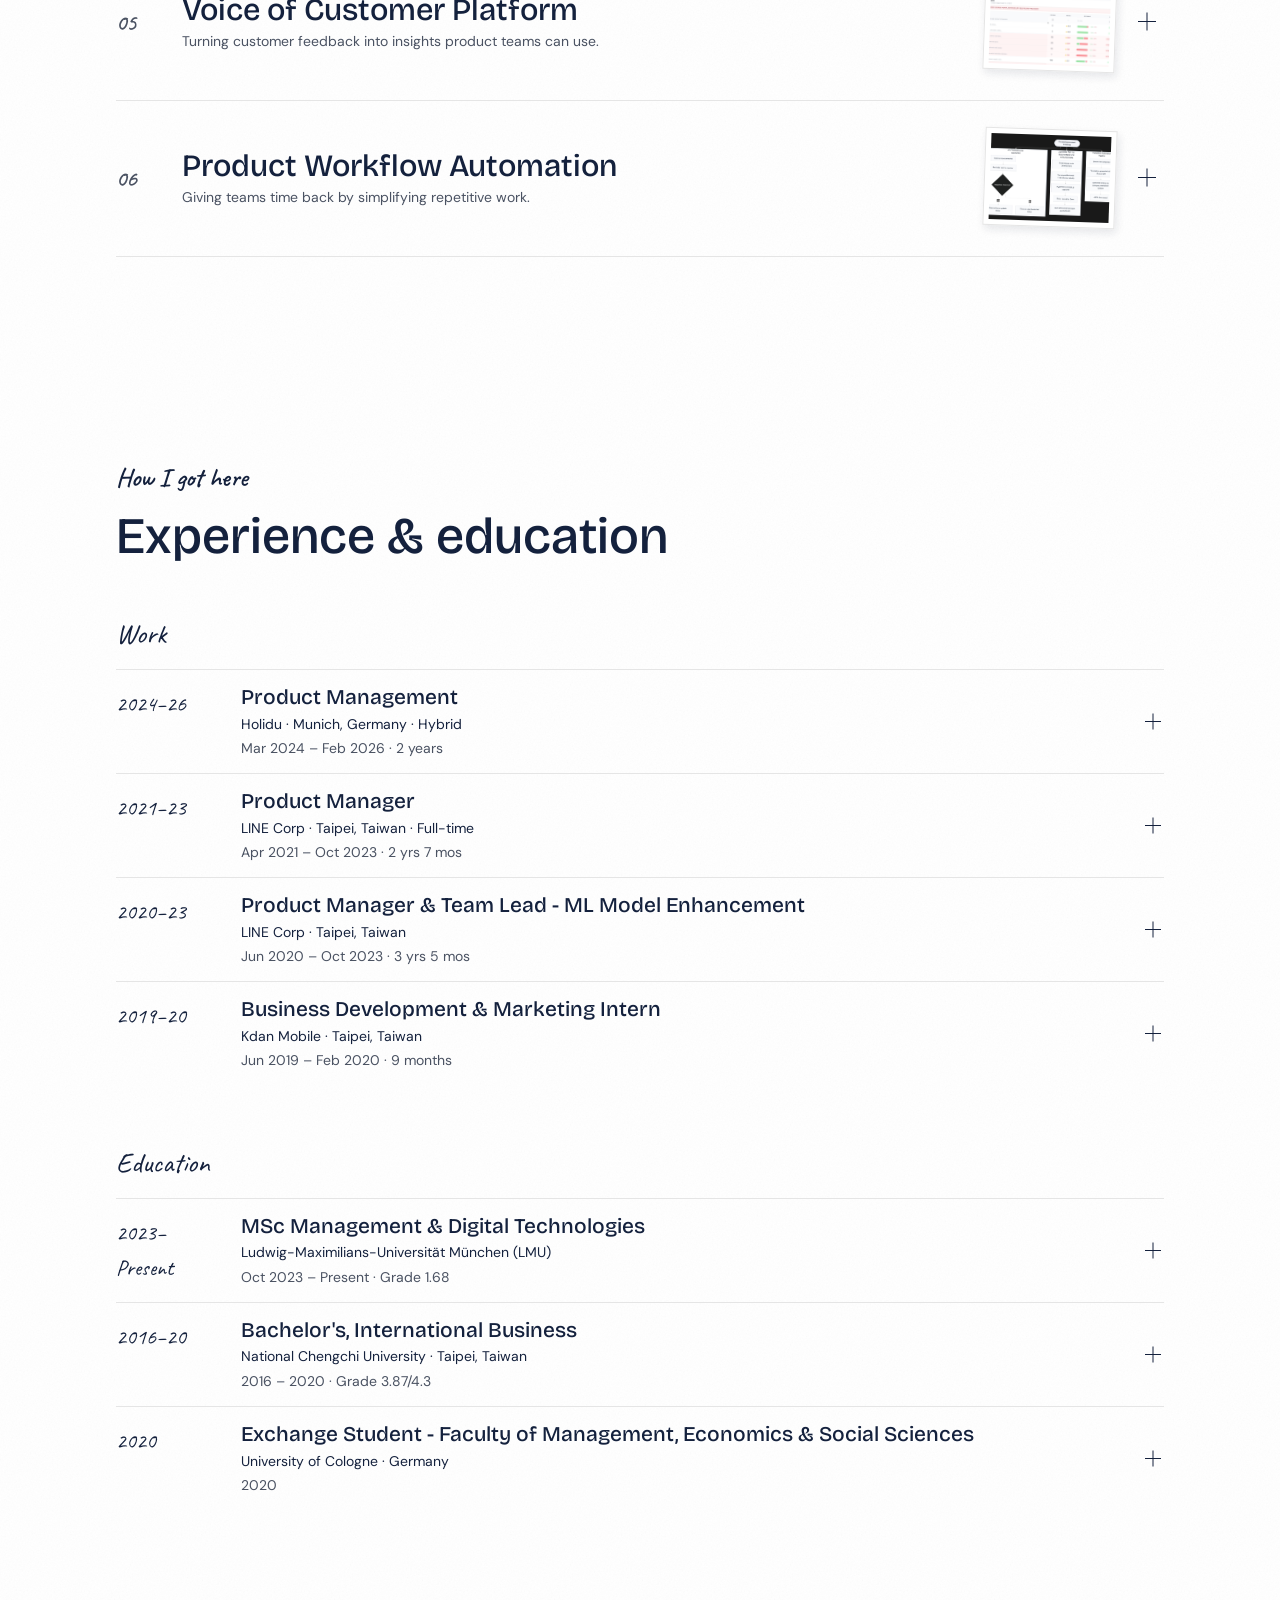
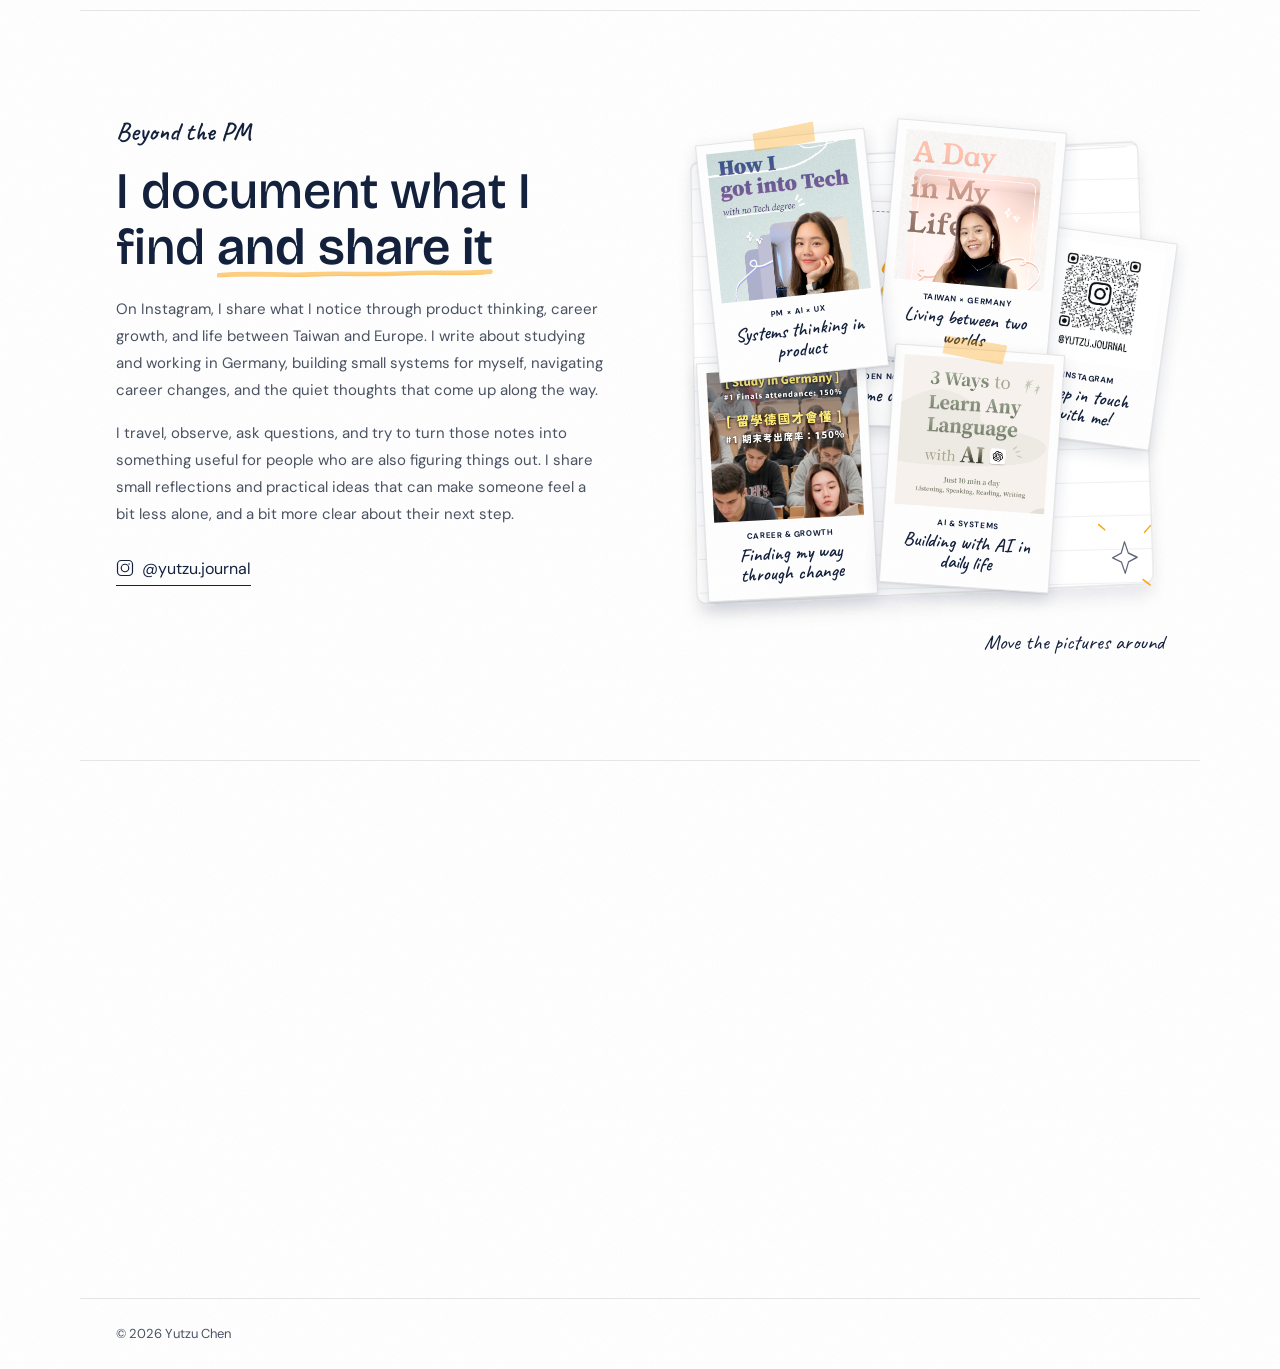
==== commit 9e6c074b: "v2.3.1" ====
--- a/index.html
+++ b/index.html
@@ -1,11 +1,11 @@
 <!DOCTYPE html>
 <html lang="en"><head><meta charset="UTF-8"><meta name="viewport" content="width=device-width, initial-scale=1.0"><meta name="theme-color" content="#f7f2e9"><title>Yutzu Chen | Product Manager</title><meta name="description" content="Yutzu Chen turns user insight, product data, and AI tools into better products."><link rel="preconnect" href="https://fonts.googleapis.com"><link rel="preconnect" href="https://fonts.gstatic.com" crossorigin><link href="https://fonts.googleapis.com/css2?family=Bricolage+Grotesque:wght@400;500;600;700&family=Caveat:wght@500;600;700&family=DM+Sans:opsz,wght@9..40,400;9..40,500;9..40,700&display=swap" rel="stylesheet"><link rel="stylesheet" href="styles/main.css?v=20261113-type2"><link rel="stylesheet" href="styles/stories.css?v=20261114-flower"></head>
 <body><nav id="nav"><a class="logo" href="#top">Yutzu Chen</a><div class="nav-links"><a href="#stories">How I work</a><a href="#work">Selected work</a><a href="#experience">Experience</a><a href="#creator">Life</a><a href="#contact">Say hello</a></div></nav><main id="top">
-<section class="hero"><div class="hero-copy"><p class="scribble">Hi, I’m Yutzu!</p><h1>I build digital products <em>people love to use</em></h1><p class="intro">I’m a product manager who combines user research, data, and AI prototyping to make complicated problems feel simple.</p><a class="text-link" href="#stories">See how I work <span>↓</span></a></div><div class="hero-art"><svg class="hero-doodles" viewBox="0 0 470 620" aria-hidden="true" xmlns="http://www.w3.org/2000/svg"><g class="hero-soft-shapes"><path d="M59 325Q72 295 109 303Q137 302 152 327Q168 355 142 381Q116 404 81 389Q46 378 59 325Z" fill="#E5E5E5" opacity=".42"/><path d="M364 326Q401 307 432 328Q453 352 441 386Q428 413 397 418Q358 419 340 390Q324 349 364 326Z" fill="#FFFFFF" stroke="#E5E5E5" stroke-width="1.3" opacity=".8"/></g><g class="doodle-star" fill="none" stroke="#14213D" stroke-width="1.4" stroke-linecap="round" stroke-linejoin="round"><path d="M77 178Q79 169 81 161Q83 170 85 178Q94 180 101 182Q92 184 85 186Q83 195 81 201Q79 191 77 186Q68 184 62 182Q70 180 77 178Z"/><path d="M109 159l3-5m4 10 5-1" stroke-width="1" opacity=".6"/><circle cx="56" cy="207" r="2" fill="#FCA311" stroke="none" opacity=".7"/></g><g class="doodle-arrow" fill="none" stroke="#14213D" stroke-width="1.5" stroke-linecap="round" stroke-linejoin="round"><path d="M40 462Q69 470 91 451Q103 441 108 425"/><path d="M99 429Q105 427 108 425Q110 432 114 435"/><path d="M48 469q8 4 14 3" stroke-width=".8" opacity=".5"/></g><g class="doodle-lines" fill="none" stroke="#FCA311" stroke-width="1.8" stroke-linecap="round"><path d="M425 266l8-5m-4 17 9 1m-16-24 3-9"/><path d="M393 425l5 5m4-13 5 1" stroke="#14213D" stroke-width="1.1" opacity=".48"/></g></svg><span class="hello-note"><svg class="hello-bubble" viewBox="0 0 230 80" aria-hidden="true"><path class="bubble-line" d="M13 38C11 21 27 10 60 8C103 4 164 5 199 13C219 17 222 28 219 40C216 54 204 60 178 60C147 62 105 62 79 61C69 70 58 75 47 76C53 70 56 65 57 60C29 58 14 52 13 38Z"/><path class="bubble-sketch" d="M17 32C20 14 42 10 73 9M113 7C152 7 183 9 200 14M216 29C225 49 205 58 181 59M77 64C67 72 57 75 48 78M56 63C35 61 22 57 16 47"/></svg><span class="hello-words">nice to meet you</span></span><span class="flower-note"><svg viewBox="0 0 280 88" aria-hidden="true"><path d="M13 38C12 20 31 9 65 8C114 4 202 8 247 14C266 18 272 28 267 43C264 57 246 64 219 64C168 65 115 63 80 62C70 71 58 77 46 79C53 72 58 66 58 61C29 58 14 53 13 38Z"/><path class="flower-note-sketch" d="M20 29C30 14 47 11 72 10M117 8C171 8 218 11 245 16M264 34C271 49 250 61 222 61M79 65C68 75 56 79 46 80"/></svg><span class="flower-words" role="status" aria-live="polite"></span></span><div class="portrait"><img class="portrait-body" src="img/yutzu-hero-black-sweater.png" alt="Hand-drawn illustration of Yutzu in a black sweater waving hello"><img class="portrait-hand" src="img/yutzu-hero-black-sweater.png" alt="" aria-hidden="true"><svg class="flower-offer" viewBox="0 0 120 150" aria-hidden="true"><g fill="none" stroke="#14213D" stroke-linecap="round" stroke-linejoin="round"><path d="M58 132C61 112 64 96 59 75" stroke-width="2.2"/><path d="M59 111C50 100 39 101 40 108C42 117 52 117 59 111Z" fill="#E5E5E5" stroke-width="1.7"/><path d="M62 101C70 91 80 88 81 95C82 104 71 106 62 101Z" fill="#FFFFFF" stroke-width="1.7"/></g><g fill="#FCA311" stroke="#14213D" stroke-width="1.8" stroke-linejoin="round"><path d="M54 49C47 39 48 25 56 22C66 19 72 34 64 49Z"/><path d="M47 54C34 54 25 45 29 37C34 28 47 35 53 48Z"/><path d="M48 62C38 72 27 72 25 62C23 53 37 49 49 54Z"/><path d="M58 65C62 78 54 87 45 82C36 76 43 65 51 58Z"/><path d="M66 61C78 68 83 80 74 84C65 88 59 77 58 65Z"/><path d="M68 52C80 44 91 47 91 56C91 65 78 68 64 60Z"/><path d="M64 47C69 34 81 30 86 38C92 47 79 54 66 56Z"/></g><path d="M51 53C54 47 63 47 68 52C73 57 68 65 61 66C54 67 49 61 51 53Z" fill="#FFFFFF" stroke="#14213D" stroke-width="1.9"/><path d="M55 55l2-1m6 3 2-1m-6 4 1 1" fill="none" stroke="#14213D" stroke-width="1.1" stroke-linecap="round"/></svg><span class="portrait-blink blink-left" aria-hidden="true"></span><span class="portrait-blink blink-right" aria-hidden="true"></span><button class="portrait-interaction" type="button" aria-label="See Yutzu offer a flower"></button></div></div></section>
+<section class="hero"><div class="hero-copy"><p class="scribble">Hi, I’m Yutzu!</p><h1>I build digital products <em>people love to use</em></h1><p class="intro">I’m a product manager who combines user research, data, and rapid prototyping to make complicated problems feel simple.</p><a class="text-link" href="#stories">See how I work <span>↓</span></a></div><div class="hero-art"><svg class="hero-doodles" viewBox="0 0 470 620" aria-hidden="true" xmlns="http://www.w3.org/2000/svg"><g class="hero-soft-shapes"><path d="M59 325Q72 295 109 303Q137 302 152 327Q168 355 142 381Q116 404 81 389Q46 378 59 325Z" fill="#E5E5E5" opacity=".42"/><path d="M364 326Q401 307 432 328Q453 352 441 386Q428 413 397 418Q358 419 340 390Q324 349 364 326Z" fill="#FFFFFF" stroke="#E5E5E5" stroke-width="1.3" opacity=".8"/></g><g class="doodle-star" fill="none" stroke="#14213D" stroke-width="1.4" stroke-linecap="round" stroke-linejoin="round"><path d="M77 178Q79 169 81 161Q83 170 85 178Q94 180 101 182Q92 184 85 186Q83 195 81 201Q79 191 77 186Q68 184 62 182Q70 180 77 178Z"/><path d="M109 159l3-5m4 10 5-1" stroke-width="1" opacity=".6"/><circle cx="56" cy="207" r="2" fill="#FCA311" stroke="none" opacity=".7"/></g><g class="doodle-arrow" fill="none" stroke="#14213D" stroke-width="1.5" stroke-linecap="round" stroke-linejoin="round"><path d="M40 462Q69 470 91 451Q103 441 108 425"/><path d="M99 429Q105 427 108 425Q110 432 114 435"/><path d="M48 469q8 4 14 3" stroke-width=".8" opacity=".5"/></g><g class="doodle-lines" fill="none" stroke="#FCA311" stroke-width="1.8" stroke-linecap="round"><path d="M425 266l8-5m-4 17 9 1m-16-24 3-9"/><path d="M393 425l5 5m4-13 5 1" stroke="#14213D" stroke-width="1.1" opacity=".48"/></g></svg><span class="hello-note"><svg class="hello-bubble" viewBox="0 0 230 80" aria-hidden="true"><path class="bubble-line" d="M13 38C11 21 27 10 60 8C103 4 164 5 199 13C219 17 222 28 219 40C216 54 204 60 178 60C147 62 105 62 79 61C69 70 58 75 47 76C53 70 56 65 57 60C29 58 14 52 13 38Z"/><path class="bubble-sketch" d="M17 32C20 14 42 10 73 9M113 7C152 7 183 9 200 14M216 29C225 49 205 58 181 59M77 64C67 72 57 75 48 78M56 63C35 61 22 57 16 47"/></svg><span class="hello-words">nice to meet you</span></span><span class="flower-note"><svg viewBox="0 0 280 88" aria-hidden="true"><path d="M13 38C12 20 31 9 65 8C114 4 202 8 247 14C266 18 272 28 267 43C264 57 246 64 219 64C168 65 115 63 80 62C70 71 58 77 46 79C53 72 58 66 58 61C29 58 14 53 13 38Z"/><path class="flower-note-sketch" d="M20 29C30 14 47 11 72 10M117 8C171 8 218 11 245 16M264 34C271 49 250 61 222 61M79 65C68 75 56 79 46 80"/></svg><span class="flower-words" role="status" aria-live="polite"></span></span><div class="portrait"><img class="portrait-body" src="img/yutzu-hero-black-sweater.png" alt="Hand-drawn illustration of Yutzu in a black sweater waving hello"><img class="portrait-hand" src="img/yutzu-hero-black-sweater.png" alt="" aria-hidden="true"><svg class="flower-offer" viewBox="0 0 120 150" aria-hidden="true"><g fill="none" stroke="#14213D" stroke-linecap="round" stroke-linejoin="round"><path d="M58 132C61 112 64 96 59 75" stroke-width="2.2"/><path d="M59 111C50 100 39 101 40 108C42 117 52 117 59 111Z" fill="#E5E5E5" stroke-width="1.7"/><path d="M62 101C70 91 80 88 81 95C82 104 71 106 62 101Z" fill="#FFFFFF" stroke-width="1.7"/></g><g fill="#FCA311" stroke="#14213D" stroke-width="1.8" stroke-linejoin="round"><path d="M54 49C47 39 48 25 56 22C66 19 72 34 64 49Z"/><path d="M47 54C34 54 25 45 29 37C34 28 47 35 53 48Z"/><path d="M48 62C38 72 27 72 25 62C23 53 37 49 49 54Z"/><path d="M58 65C62 78 54 87 45 82C36 76 43 65 51 58Z"/><path d="M66 61C78 68 83 80 74 84C65 88 59 77 58 65Z"/><path d="M68 52C80 44 91 47 91 56C91 65 78 68 64 60Z"/><path d="M64 47C69 34 81 30 86 38C92 47 79 54 66 56Z"/></g><path d="M51 53C54 47 63 47 68 52C73 57 68 65 61 66C54 67 49 61 51 53Z" fill="#FFFFFF" stroke="#14213D" stroke-width="1.9"/><path d="M55 55l2-1m6 3 2-1m-6 4 1 1" fill="none" stroke="#14213D" stroke-width="1.1" stroke-linecap="round"/></svg><span class="portrait-blink blink-left" aria-hidden="true"></span><span class="portrait-blink blink-right" aria-hidden="true"></span><button class="portrait-interaction" type="button" aria-label="See Yutzu offer a flower"></button></div></div></section>
 <section id="stories" class="stories"><header class="section-intro"><p class="scribble">What I bring to product</p><h2>From understanding people to making ideas real.</h2></header><div class="story-grid">
 <article class="story reveal"><div class="story-copy"><span class="story-no">01</span><h3>I listen before I build.</h3><p>I use user interviews, journey mapping, and UX thinking to get underneath the request and find the real problem worth solving.</p></div><div class="scene drawn-scene story-art" data-illustration="listening" aria-hidden="true"></div></article>
 <article class="story reverse reveal"><div class="story-copy"><span class="story-no">02</span><h3>I find the signal in the data.</h3><p>I connect product analytics, experiments, and customer behavior so teams can see what is working, what is getting in the way, and what to improve next.</p></div><div class="scene drawn-scene story-art" data-illustration="analytics" aria-hidden="true"></div></article>
-<article class="story reveal"><div class="story-copy"><span class="story-no">03</span><h3>I prototype ideas quickly with AI.</h3><p>I use AI tools to turn a rough thought into something people can react to sooner, then I keep the human judgment in the loop.</p></div><div class="scene drawn-scene story-art" data-illustration="prototype" aria-hidden="true"></div></article></div></section>
+<article class="story reveal"><div class="story-copy"><span class="story-no">03</span><h3>I prototype ideas quickly.</h3><p>I use Figma or AI tools to turn a rough thought into something people can react to sooner, then I keep the human judgment in the loop.</p></div><div class="scene drawn-scene story-art" data-illustration="prototype" aria-hidden="true"></div></article></div></section>
 <section id="work" class="work"><header class="section-intro"><p class="scribble">Selected work</p><h2>How I work in product</h2></header>
 <div class="cases-grid">
 
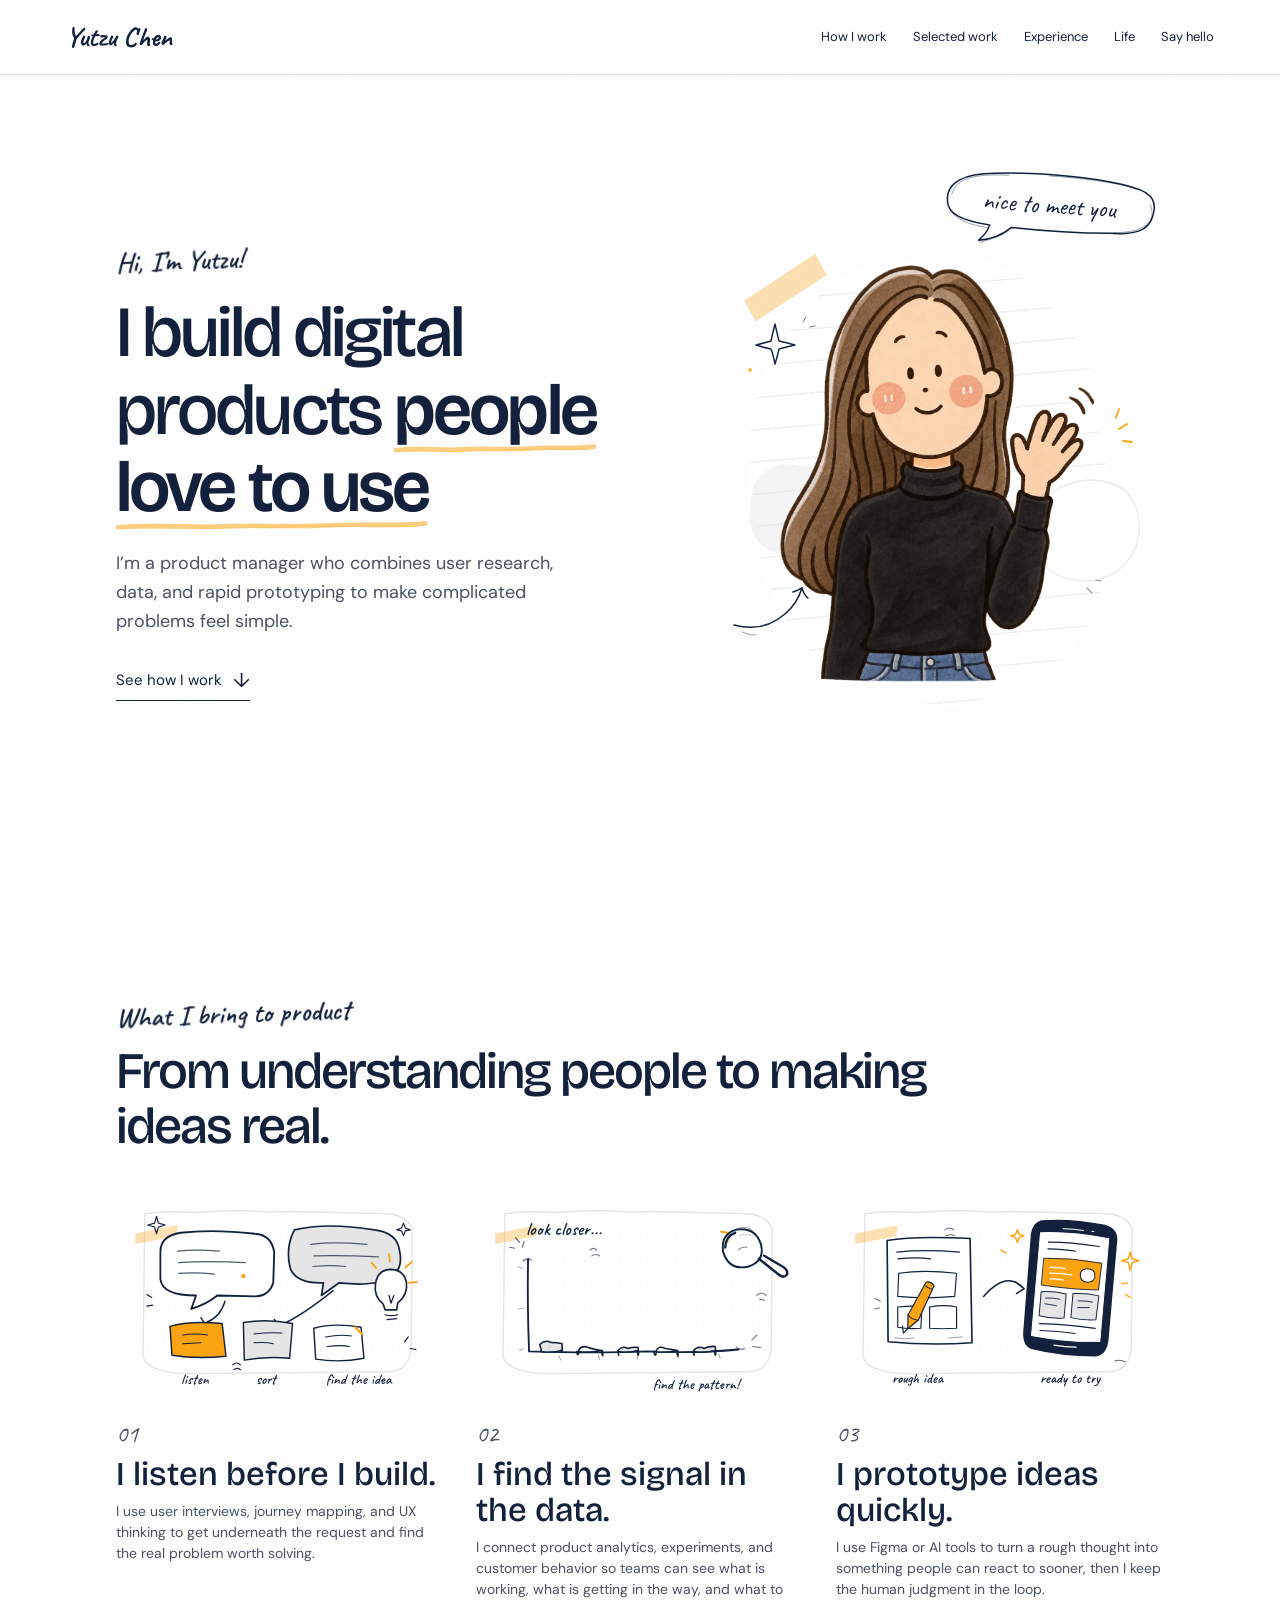
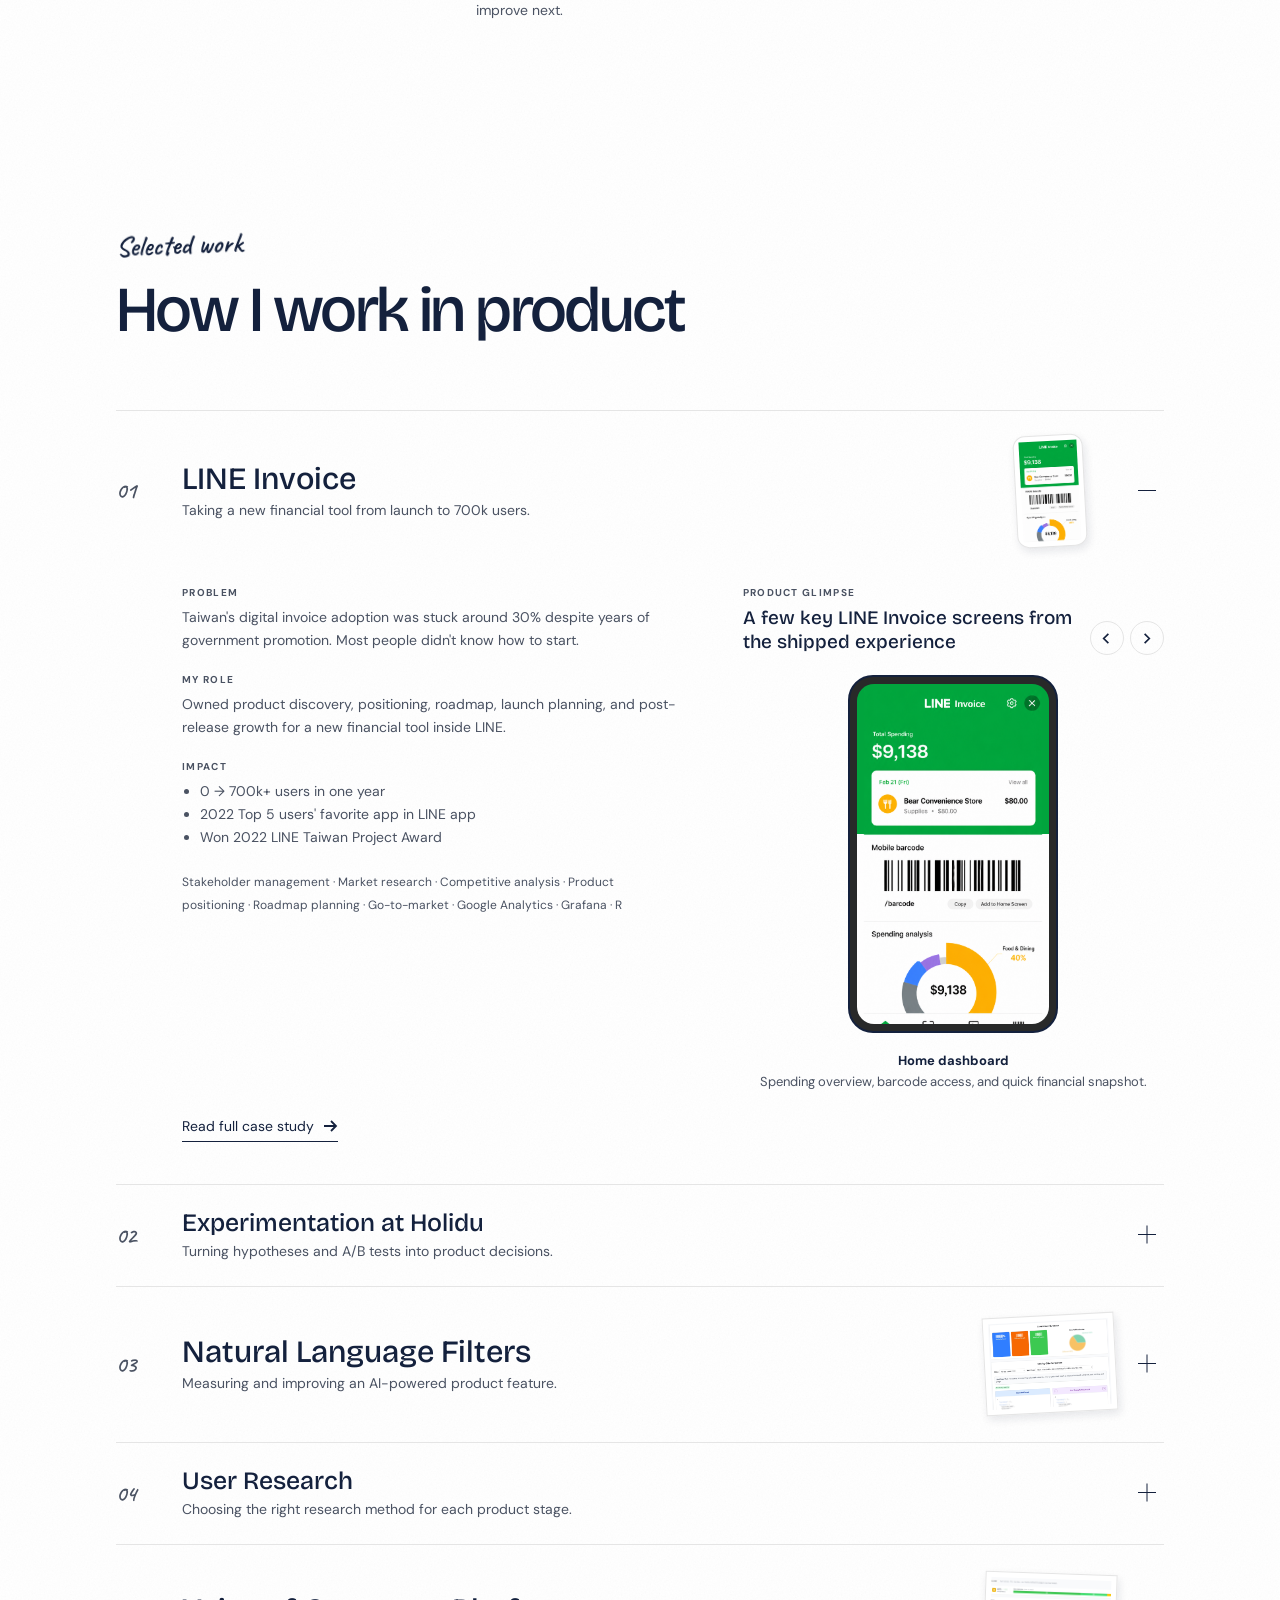
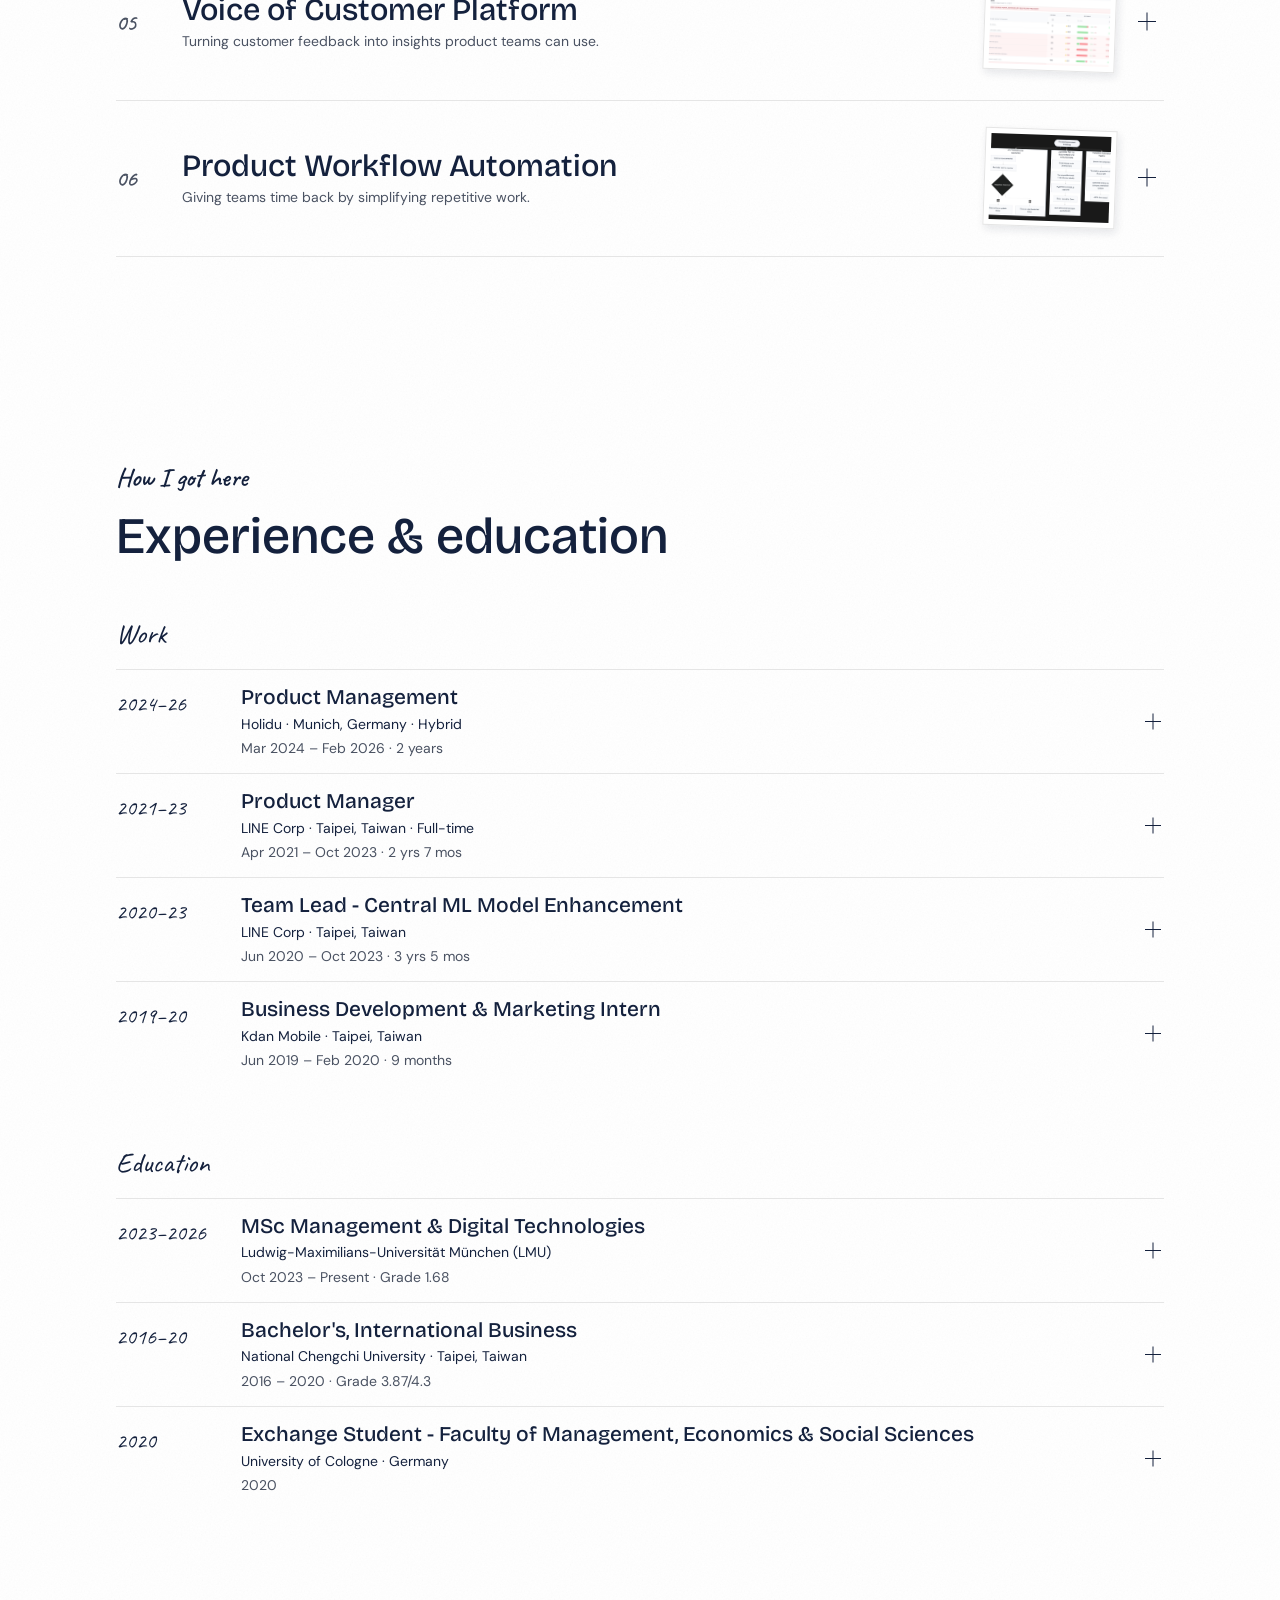
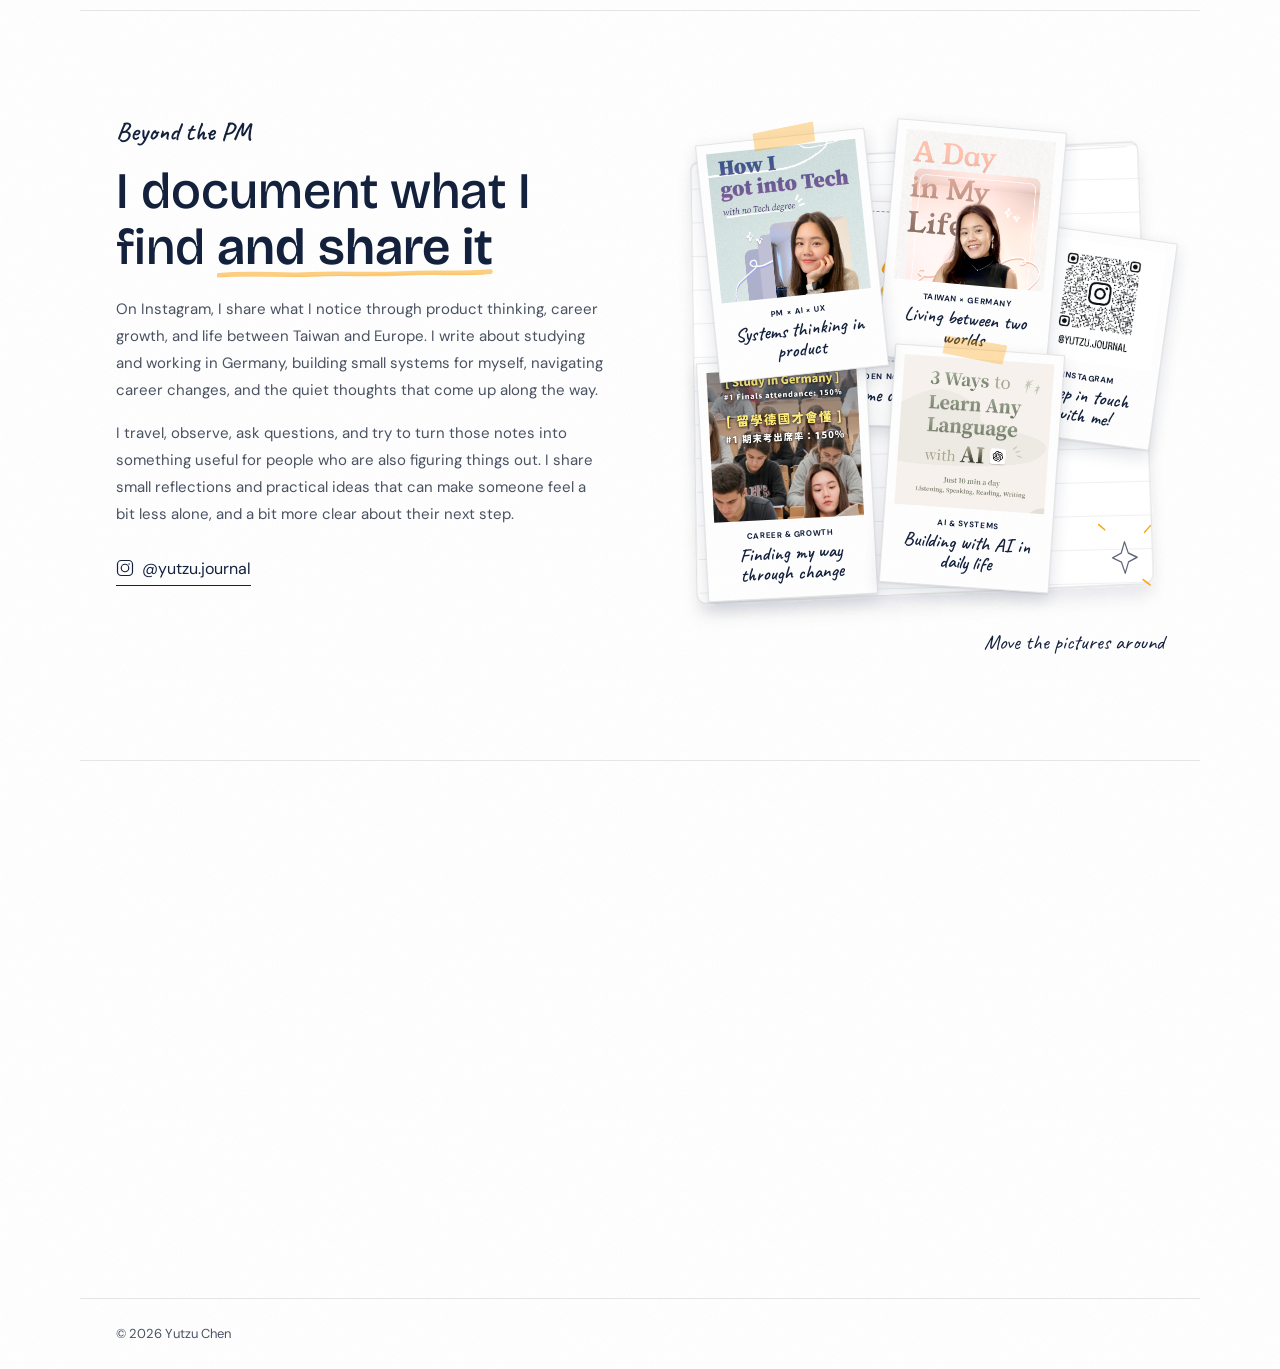
==== commit ba1ba03e: "v2.4" ====
--- a/index.html
+++ b/index.html
@@ -1,7 +1,7 @@
 <!DOCTYPE html>
-<html lang="en"><head><meta charset="UTF-8"><meta name="viewport" content="width=device-width, initial-scale=1.0"><meta name="theme-color" content="#f7f2e9"><title>Yutzu Chen | Product Manager</title><meta name="description" content="Yutzu Chen turns user insight, product data, and AI tools into better products."><link rel="preconnect" href="https://fonts.googleapis.com"><link rel="preconnect" href="https://fonts.gstatic.com" crossorigin><link href="https://fonts.googleapis.com/css2?family=Bricolage+Grotesque:wght@400;500;600;700&family=Caveat:wght@500;600;700&family=DM+Sans:opsz,wght@9..40,400;9..40,500;9..40,700&display=swap" rel="stylesheet"><link rel="stylesheet" href="styles/main.css?v=20261113-type2"><link rel="stylesheet" href="styles/stories.css?v=20261114-flower"></head>
+<html lang="en"><head><meta charset="UTF-8"><meta name="viewport" content="width=device-width, initial-scale=1.0"><meta name="theme-color" content="#f7f2e9"><title>Yutzu Chen | Product Manager</title><meta name="description" content="Yutzu Chen turns user insight, product data, and AI tools into better products."><link rel="preconnect" href="https://fonts.googleapis.com"><link rel="preconnect" href="https://fonts.gstatic.com" crossorigin><link href="https://fonts.googleapis.com/css2?family=Bricolage+Grotesque:wght@400;500;600;700&family=Caveat:wght@500;600;700&family=DM+Sans:opsz,wght@9..40,400;9..40,500;9..40,700&display=swap" rel="stylesheet"><link rel="stylesheet" href="styles/main.css?v=20261113-type2"><link rel="stylesheet" href="styles/stories.css?v=20261115-flower-motion"></head>
 <body><nav id="nav"><a class="logo" href="#top">Yutzu Chen</a><div class="nav-links"><a href="#stories">How I work</a><a href="#work">Selected work</a><a href="#experience">Experience</a><a href="#creator">Life</a><a href="#contact">Say hello</a></div></nav><main id="top">
-<section class="hero"><div class="hero-copy"><p class="scribble">Hi, I’m Yutzu!</p><h1>I build digital products <em>people love to use</em></h1><p class="intro">I’m a product manager who combines user research, data, and rapid prototyping to make complicated problems feel simple.</p><a class="text-link" href="#stories">See how I work <span>↓</span></a></div><div class="hero-art"><svg class="hero-doodles" viewBox="0 0 470 620" aria-hidden="true" xmlns="http://www.w3.org/2000/svg"><g class="hero-soft-shapes"><path d="M59 325Q72 295 109 303Q137 302 152 327Q168 355 142 381Q116 404 81 389Q46 378 59 325Z" fill="#E5E5E5" opacity=".42"/><path d="M364 326Q401 307 432 328Q453 352 441 386Q428 413 397 418Q358 419 340 390Q324 349 364 326Z" fill="#FFFFFF" stroke="#E5E5E5" stroke-width="1.3" opacity=".8"/></g><g class="doodle-star" fill="none" stroke="#14213D" stroke-width="1.4" stroke-linecap="round" stroke-linejoin="round"><path d="M77 178Q79 169 81 161Q83 170 85 178Q94 180 101 182Q92 184 85 186Q83 195 81 201Q79 191 77 186Q68 184 62 182Q70 180 77 178Z"/><path d="M109 159l3-5m4 10 5-1" stroke-width="1" opacity=".6"/><circle cx="56" cy="207" r="2" fill="#FCA311" stroke="none" opacity=".7"/></g><g class="doodle-arrow" fill="none" stroke="#14213D" stroke-width="1.5" stroke-linecap="round" stroke-linejoin="round"><path d="M40 462Q69 470 91 451Q103 441 108 425"/><path d="M99 429Q105 427 108 425Q110 432 114 435"/><path d="M48 469q8 4 14 3" stroke-width=".8" opacity=".5"/></g><g class="doodle-lines" fill="none" stroke="#FCA311" stroke-width="1.8" stroke-linecap="round"><path d="M425 266l8-5m-4 17 9 1m-16-24 3-9"/><path d="M393 425l5 5m4-13 5 1" stroke="#14213D" stroke-width="1.1" opacity=".48"/></g></svg><span class="hello-note"><svg class="hello-bubble" viewBox="0 0 230 80" aria-hidden="true"><path class="bubble-line" d="M13 38C11 21 27 10 60 8C103 4 164 5 199 13C219 17 222 28 219 40C216 54 204 60 178 60C147 62 105 62 79 61C69 70 58 75 47 76C53 70 56 65 57 60C29 58 14 52 13 38Z"/><path class="bubble-sketch" d="M17 32C20 14 42 10 73 9M113 7C152 7 183 9 200 14M216 29C225 49 205 58 181 59M77 64C67 72 57 75 48 78M56 63C35 61 22 57 16 47"/></svg><span class="hello-words">nice to meet you</span></span><span class="flower-note"><svg viewBox="0 0 280 88" aria-hidden="true"><path d="M13 38C12 20 31 9 65 8C114 4 202 8 247 14C266 18 272 28 267 43C264 57 246 64 219 64C168 65 115 63 80 62C70 71 58 77 46 79C53 72 58 66 58 61C29 58 14 53 13 38Z"/><path class="flower-note-sketch" d="M20 29C30 14 47 11 72 10M117 8C171 8 218 11 245 16M264 34C271 49 250 61 222 61M79 65C68 75 56 79 46 80"/></svg><span class="flower-words" role="status" aria-live="polite"></span></span><div class="portrait"><img class="portrait-body" src="img/yutzu-hero-black-sweater.png" alt="Hand-drawn illustration of Yutzu in a black sweater waving hello"><img class="portrait-hand" src="img/yutzu-hero-black-sweater.png" alt="" aria-hidden="true"><svg class="flower-offer" viewBox="0 0 120 150" aria-hidden="true"><g fill="none" stroke="#14213D" stroke-linecap="round" stroke-linejoin="round"><path d="M58 132C61 112 64 96 59 75" stroke-width="2.2"/><path d="M59 111C50 100 39 101 40 108C42 117 52 117 59 111Z" fill="#E5E5E5" stroke-width="1.7"/><path d="M62 101C70 91 80 88 81 95C82 104 71 106 62 101Z" fill="#FFFFFF" stroke-width="1.7"/></g><g fill="#FCA311" stroke="#14213D" stroke-width="1.8" stroke-linejoin="round"><path d="M54 49C47 39 48 25 56 22C66 19 72 34 64 49Z"/><path d="M47 54C34 54 25 45 29 37C34 28 47 35 53 48Z"/><path d="M48 62C38 72 27 72 25 62C23 53 37 49 49 54Z"/><path d="M58 65C62 78 54 87 45 82C36 76 43 65 51 58Z"/><path d="M66 61C78 68 83 80 74 84C65 88 59 77 58 65Z"/><path d="M68 52C80 44 91 47 91 56C91 65 78 68 64 60Z"/><path d="M64 47C69 34 81 30 86 38C92 47 79 54 66 56Z"/></g><path d="M51 53C54 47 63 47 68 52C73 57 68 65 61 66C54 67 49 61 51 53Z" fill="#FFFFFF" stroke="#14213D" stroke-width="1.9"/><path d="M55 55l2-1m6 3 2-1m-6 4 1 1" fill="none" stroke="#14213D" stroke-width="1.1" stroke-linecap="round"/></svg><span class="portrait-blink blink-left" aria-hidden="true"></span><span class="portrait-blink blink-right" aria-hidden="true"></span><button class="portrait-interaction" type="button" aria-label="See Yutzu offer a flower"></button></div></div></section>
+<section class="hero"><div class="hero-copy"><p class="scribble">Hi, I’m Yutzu!</p><h1>I build digital products <em>people love to use</em></h1><p class="intro">I’m a product manager who combines user research, data, and rapid prototyping to make complicated problems feel simple.</p><a class="text-link" href="#stories">See how I work <span>↓</span></a></div><div class="hero-art"><svg class="hero-doodles" viewBox="0 0 470 620" aria-hidden="true" xmlns="http://www.w3.org/2000/svg"><g class="hero-soft-shapes"><path d="M59 325Q72 295 109 303Q137 302 152 327Q168 355 142 381Q116 404 81 389Q46 378 59 325Z" fill="#E5E5E5" opacity=".42"/><path d="M364 326Q401 307 432 328Q453 352 441 386Q428 413 397 418Q358 419 340 390Q324 349 364 326Z" fill="#FFFFFF" stroke="#E5E5E5" stroke-width="1.3" opacity=".8"/></g><g class="doodle-star" fill="none" stroke="#14213D" stroke-width="1.4" stroke-linecap="round" stroke-linejoin="round"><path d="M77 178Q79 169 81 161Q83 170 85 178Q94 180 101 182Q92 184 85 186Q83 195 81 201Q79 191 77 186Q68 184 62 182Q70 180 77 178Z"/><path d="M109 159l3-5m4 10 5-1" stroke-width="1" opacity=".6"/><circle cx="56" cy="207" r="2" fill="#FCA311" stroke="none" opacity=".7"/></g><g class="doodle-arrow" fill="none" stroke="#14213D" stroke-width="1.5" stroke-linecap="round" stroke-linejoin="round"><path d="M40 462Q69 470 91 451Q103 441 108 425"/><path d="M99 429Q105 427 108 425Q110 432 114 435"/><path d="M48 469q8 4 14 3" stroke-width=".8" opacity=".5"/></g><g class="doodle-lines" fill="none" stroke="#FCA311" stroke-width="1.8" stroke-linecap="round"><path d="M425 266l8-5m-4 17 9 1m-16-24 3-9"/><path d="M393 425l5 5m4-13 5 1" stroke="#14213D" stroke-width="1.1" opacity=".48"/></g></svg><span class="hello-note"><svg class="hello-bubble" viewBox="0 0 230 80" aria-hidden="true"><path class="bubble-line" d="M13 38C11 21 27 10 60 8C103 4 164 5 199 13C219 17 222 28 219 40C216 54 204 60 178 60C147 62 105 62 79 61C69 70 58 75 47 76C53 70 56 65 57 60C29 58 14 52 13 38Z"/><path class="bubble-sketch" d="M17 32C20 14 42 10 73 9M113 7C152 7 183 9 200 14M216 29C225 49 205 58 181 59M77 64C67 72 57 75 48 78M56 63C35 61 22 57 16 47"/></svg><span class="hello-words">nice to meet you</span></span><span class="flower-note"><svg viewBox="0 0 280 88" aria-hidden="true"><path d="M13 38C12 20 31 9 65 8C114 4 202 8 247 14C266 18 272 28 267 43C264 57 246 64 219 64C168 65 115 63 80 62C70 71 58 77 46 79C53 72 58 66 58 61C29 58 14 53 13 38Z"/><path class="flower-note-sketch" d="M20 29C30 14 47 11 72 10M117 8C171 8 218 11 245 16M264 34C271 49 250 61 222 61M79 65C68 75 56 79 46 80"/></svg><span class="flower-words" role="status" aria-live="polite"></span></span><div class="portrait"><img class="portrait-body" src="img/yutzu-hero-mouth-closed.webp" alt="Hand-drawn illustration of Yutzu in a black sweater waving hello"><img class="portrait-hand" src="img/yutzu-hero-black-sweater.png" alt="" aria-hidden="true"><img class="portrait-mouth-open" src="img/yutzu-hero-black-sweater.png" alt="" aria-hidden="true"><svg class="flower-at-waist" viewBox="0 0 80 130" aria-hidden="true"><g fill="none" stroke="#14213D" stroke-linecap="round" stroke-linejoin="round"><path d="M41 116Q38 87 41 54" stroke-width="2.2"/><path d="M39 96Q26 88 23 93Q22 100 39 101Z" fill="#E5E5E5" stroke-width="1.5"/><path d="M41 83Q55 75 58 79Q57 87 42 88Z" fill="#FFFFFF" stroke-width="1.5"/></g><g fill="#FCA311" stroke="#14213D" stroke-width="1.7" stroke-linejoin="round"><path d="M38 32Q27 16 36 13Q45 11 45 31Z"/><path d="M34 35Q17 27 17 37Q19 46 36 42Z"/><path d="M37 44Q23 51 28 58Q35 62 43 46Z"/><path d="M44 45Q50 60 58 55Q64 47 48 40Z"/><path d="M47 35Q61 27 63 35Q63 44 46 42Z"/></g><circle cx="41" cy="39" r="7" fill="#FFFFFF" stroke="#14213D" stroke-width="1.7"/></svg><span class="portrait-blink blink-left" aria-hidden="true"></span><span class="portrait-blink blink-right" aria-hidden="true"></span><button class="portrait-interaction" type="button" aria-label="See Yutzu offer a flower"></button></div></div></section>
 <section id="stories" class="stories"><header class="section-intro"><p class="scribble">What I bring to product</p><h2>From understanding people to making ideas real.</h2></header><div class="story-grid">
 <article class="story reveal"><div class="story-copy"><span class="story-no">01</span><h3>I listen before I build.</h3><p>I use user interviews, journey mapping, and UX thinking to get underneath the request and find the real problem worth solving.</p></div><div class="scene drawn-scene story-art" data-illustration="listening" aria-hidden="true"></div></article>
 <article class="story reverse reveal"><div class="story-copy"><span class="story-no">02</span><h3>I find the signal in the data.</h3><p>I connect product analytics, experiments, and customer behavior so teams can see what is working, what is getting in the way, and what to improve next.</p></div><div class="scene drawn-scene story-art" data-illustration="analytics" aria-hidden="true"></div></article>
@@ -466,7 +466,7 @@
         <div class="tl-year">2020–23</div>
         <div class="tl-dot-wrap"><div class="tl-dot"></div></div>
         <details class="tl-body">
-          <summary class="tl-heading"><div class="tl-heading-copy"><h4>Product Manager & Team Lead - ML Model Enhancement</h4>
+          <summary class="tl-heading"><div class="tl-heading-copy"><h4>Team Lead - Central ML Model Enhancement</h4>
           <div class="tl-co">LINE Corp · Taipei, Taiwan</div>
           <div class="tl-date">Jun 2020 – Oct 2023 · 3 yrs 5 mos</div></div><span class="tl-toggle" aria-hidden="true"></span></summary>
           <p class="tl-summary">Managed AI model improvement projects across multiple LINE products. Translated model performance issues into structured testing plans, accuracy gains, and better operational visibility.</p>
@@ -503,7 +503,7 @@
       <div class="exp-section-label" style="margin-top:56px;" data-section="edu">Education</div>
 
       <div class="tl-item edu" data-tl="lmu">
-        <div class="tl-year">2023–Present</div>
+        <div class="tl-year">2023–2026</div>
         <div class="tl-dot-wrap"><div class="tl-dot"></div></div>
         <details class="tl-body">
           <summary class="tl-heading"><div class="tl-heading-copy"><h4>MSc Management &amp; Digital Technologies</h4>
@@ -645,4 +645,4 @@
     </div>
   </div>
 </section>
-<section id="contact" class="contact"><p class="scribble">Let’s talk</p><h2>Have a product problem worth thinking about?</h2><a href="mailto:yutzu.yt.chen@gmail.com">yutzu.yt.chen@gmail.com</a><div class="contact-links"><a href="https://www.linkedin.com/in/yutzuchen" target="_blank" rel="noopener">LinkedIn</a><a href="https://calendar.app.google/aSa8bnYkWLDBMPNfA" target="_blank" rel="noopener">Book a call</a></div></section></main><footer>© 2026 Yutzu Chen</footer><script src="scripts/story-illustrations.js?v=20261114-nohand"></script><script src="scripts/main.js?v=20261114-flower"></script></body></html>
+<section id="contact" class="contact"><p class="scribble">Let’s talk</p><h2>Have a product problem worth thinking about?</h2><a href="mailto:yutzu.yt.chen@gmail.com">yutzu.yt.chen@gmail.com</a><div class="contact-links"><a href="https://www.linkedin.com/in/yutzuchen" target="_blank" rel="noopener">LinkedIn</a><a href="https://calendar.app.google/aSa8bnYkWLDBMPNfA" target="_blank" rel="noopener">Book a call</a></div></section></main><footer>© 2026 Yutzu Chen</footer><script src="scripts/story-illustrations.js?v=20261114-nohand"></script><script src="scripts/main.js?v=20261115-flower-motion"></script></body></html>
--- a/styles/stories.css
+++ b/styles/stories.css
@@ -29,12 +29,15 @@
 .hero-art .portrait-body { clip-path: polygon(0 0, 67% 0, 67% 33%, 86% 33%, 86% 57%, 67% 57%, 67% 0, 100% 0, 100% 100%, 0 100%); }
 .hero-art .portrait img.portrait-hand { clip-path: polygon(67% 33%, 86% 33%, 86% 57%, 67% 57%); transform-origin: 72% 56%; animation: wave-hand 1.1s 1.05s ease-in-out both; }
 .portrait:hover img.portrait-hand { animation: wave-hand-hover .9s ease-in-out; }
-.flower-offer { position: absolute; left: 70%; top: 28%; z-index: 4; width: 23%; height: auto; opacity: 0; transform: translateY(18px) scale(.7) rotate(-8deg); transform-origin: 50% 90%; pointer-events: none; }
-.hero-art.is-offering .portrait img.portrait-hand { animation: flower-hand 4.9s ease-in-out both; }
-.hero-art.is-offering .flower-offer { animation: flower-offer 4.9s ease-in-out both; }
-@keyframes flower-hand { 0%, 100% { transform: none; } 16% { transform: translateY(5px) rotate(2deg); } 31%, 47% { transform: translateY(1px) rotate(0); } 60%, 76% { transform: translate(-2px, -2px) rotate(-2deg); } 88% { transform: none; } }
-@keyframes flower-offer { 0%, 17%, 100% { opacity: 0; transform: translateY(18px) scale(.7) rotate(-8deg); } 28% { opacity: 1; transform: translateY(7px) scale(.88) rotate(-5deg); } 42% { opacity: 1; transform: none; } 59%, 69% { opacity: 1; transform: translate(-18px, -19px) scale(1.32) rotate(-3deg); } 77% { opacity: 1; transform: translate(-18px, -24px) scale(1.35) rotate(-1deg); } 88% { opacity: 1; transform: translate(-7px, -7px) scale(1.05); } }
-.portrait-blink { position: absolute; top: 25%; width: 2.2%; height: 3%; background: #f3cf9f; border-radius: 45%; opacity: 0; animation: blink-eyes 6s 2.5s infinite; }
+.hero-art .portrait img.portrait-mouth-open { z-index: 5; clip-path: polygon(45% 32%, 56% 32%, 56% 43%, 45% 43%); opacity: 0; animation: mouth-open-idle 8s 1.2s infinite; }
+@keyframes mouth-open-idle { 0%, 17%, 31%, 100% { opacity: 0; } 21%, 27% { opacity: 1; } }
+.flower-at-waist { position: absolute; left: 62%; top: 22%; z-index: 4; width: 24%; height: 36%; background: url('../img/hero-flower.svg') center / contain no-repeat; opacity: 0; transform: translateY(5px) scale(.76) rotate(-5deg); transform-origin: 50% 92%; pointer-events: none; }
+.flower-at-waist > * { display: none; }
+.hero-art.is-offering .flower-at-waist { animation: flower-in-hand .45s cubic-bezier(.2,.75,.3,1) both; }
+.hero-art.is-offering .portrait img.portrait-mouth-open { animation: mouth-happy .3s ease-out both; }
+.hero-art .portrait img.portrait-body,
+.hero-art .portrait img.portrait-hand { transition: none; }
+.portrait-blink { position: absolute; top: 25%; z-index: 5; width: 2.2%; height: 3%; background: #f3cf9f; border-radius: 45%; opacity: 0; pointer-events: none; animation: blink-eyes 6s 2.5s infinite; }
 .blink-left { left: 45%; }
 .blink-right { left: 51%; }
 .hero-copy > * { animation: intro-rise .8s both; }
@@ -42,14 +45,16 @@
 .hero-copy .intro { animation-delay: .25s; }
 .hero-copy .text-link { animation-delay: .38s; }
 .hello-note { top: 1%; right: 0; z-index: 2; width: clamp(175px, 19vw, 230px); height: 80px; display: grid; place-items: center; font-size: clamp(20px, 2.2vw, 25px); white-space: nowrap; animation: none; transform: rotate(4deg); }
-.flower-note { position: absolute; top: 3%; right: -3%; z-index: 3; width: clamp(220px, 24vw, 280px); height: 88px; display: grid; place-items: center; opacity: 0; pointer-events: none; transform: translateY(8px) rotate(3deg); }
+.flower-note { position: absolute; top: 1%; right: 0; z-index: 3; width: clamp(175px, 19vw, 230px); height: 80px; display: grid; place-items: center; opacity: 0; pointer-events: none; transform: translateY(5px) rotate(4deg); }
 .flower-note svg { position: absolute; inset: 0; width: 100%; height: 100%; overflow: visible; fill: none; stroke: var(--ink); stroke-width: 1.5; stroke-linecap: round; stroke-linejoin: round; }
 .flower-note .flower-note-sketch { stroke-width: .8; opacity: .5; }
 .flower-words { position: relative; margin-top: -9px; color: var(--ink); font-family: var(--hand); font-size: clamp(20px, 2vw, 25px); font-weight: 600; white-space: nowrap; }
-.hero-art.is-offering .hello-note { animation: hello-during-flower 4.9s both; }
-.hero-art.is-offering .flower-note { animation: flower-note-appear 4.9s both; }
-@keyframes hello-during-flower { 0%, 7%, 100% { opacity: 1; } 18%, 85% { opacity: 0; } }
-@keyframes flower-note-appear { 0%, 41%, 100% { opacity: 0; transform: translateY(8px) rotate(3deg); } 51%, 79% { opacity: 1; transform: translateY(0) rotate(3deg); } 89% { opacity: 0; transform: translateY(-4px) rotate(3deg); } }
+.hello-note { transition: opacity .25s ease; }
+.hero-art.is-offering .hello-note { opacity: 0; }
+.hero-art.is-offering .flower-note { animation: flower-note-appear .8s .42s ease-out both; }
+@keyframes flower-in-hand { 0% { opacity: 0; transform: translateY(5px) scale(.76) rotate(-5deg); } 72% { opacity: 1; transform: translateY(-1px) scale(1.04) rotate(1deg); } 100% { opacity: 1; transform: translateY(0) scale(1) rotate(0); } }
+@keyframes flower-note-appear { 0% { opacity: 0; transform: translateY(5px) rotate(4deg); } 58%, 100% { opacity: 1; transform: translateY(0) rotate(4deg); } }
+@keyframes mouth-happy { from { opacity: 0; } to { opacity: 1; } }
 .hello-bubble { position: absolute; inset: 0; width: 100%; height: 100%; overflow: visible; }
 .hello-bubble path { fill: none; stroke: var(--ink); stroke-linecap: round; stroke-linejoin: round; }
 .hello-bubble .bubble-line { stroke-width: 1.5; stroke-dasharray: 600; stroke-dashoffset: 600; animation: draw-hello-bubble 1s ease-out forwards; }
@@ -250,6 +255,7 @@
 @media (max-width: 720px) {
   .portrait { width: min(100%, 380px); height: auto; }
   .hello-note { top: 0; right: 0; }
+  .flower-note { top: 0; right: 0; width: clamp(175px, 19vw, 230px); height: 80px; }
   .hero-art::before { top: 12%; height: 78%; }
   .hero-art::after { top: 16%; left: 10%; width: 70px; }
   .stories { min-height: 0; padding-top: 72px; padding-bottom: 65px; }
@@ -276,7 +282,7 @@
   .album-hint { text-align: center; }
 }
 @media (max-width: 440px) {
-  .album-board { height: 700px; }
+  .album-board { height: 470px; }
   .album-card { width: clamp(112px, 38vw, 146px); }
   .album-card.is-qr { width: clamp(105px, 34vw, 130px); }
   .album-card:nth-of-type(1)::after, .album-card:nth-of-type(4)::after { width: 50px; height: 17px; }
@@ -286,10 +292,11 @@
   .hero-doodles * { transition: none; }
   .hello-bubble .bubble-line, .hello-bubble .bubble-sketch { stroke-dashoffset: 0; animation: none; }
   .hello-words { opacity: 1; animation: none; }
-  .hero-art.is-offering .portrait img.portrait-hand { animation: none; transform: none; }
-  .hero-art.is-offering .flower-offer { animation: none; opacity: 1; transform: none; }
-  .hero-art.is-offering .flower-note { animation: none; opacity: 1; transform: none; }
-  .hero-art.is-offering .hello-note { animation: none; opacity: 0; }
+  .hero-art .portrait img.portrait-mouth-open { animation: none; opacity: 0; }
+  .hero-art.is-offering .portrait img.portrait-mouth-open { opacity: 1; }
+  .hero-art.is-offering .flower-at-waist { animation: none; opacity: 1; transform: none; }
+  .hello-note { transition: none; }
+  .hero-art.is-offering .flower-note { animation: none; opacity: 1; transform: rotate(4deg); }
   #invoicePreview.is-visible .case-phone { animation: none; transform: none; }
   #aiFiltersPreview.is-visible .case-laptop,
   #vocPreview.is-visible .case-laptop,
